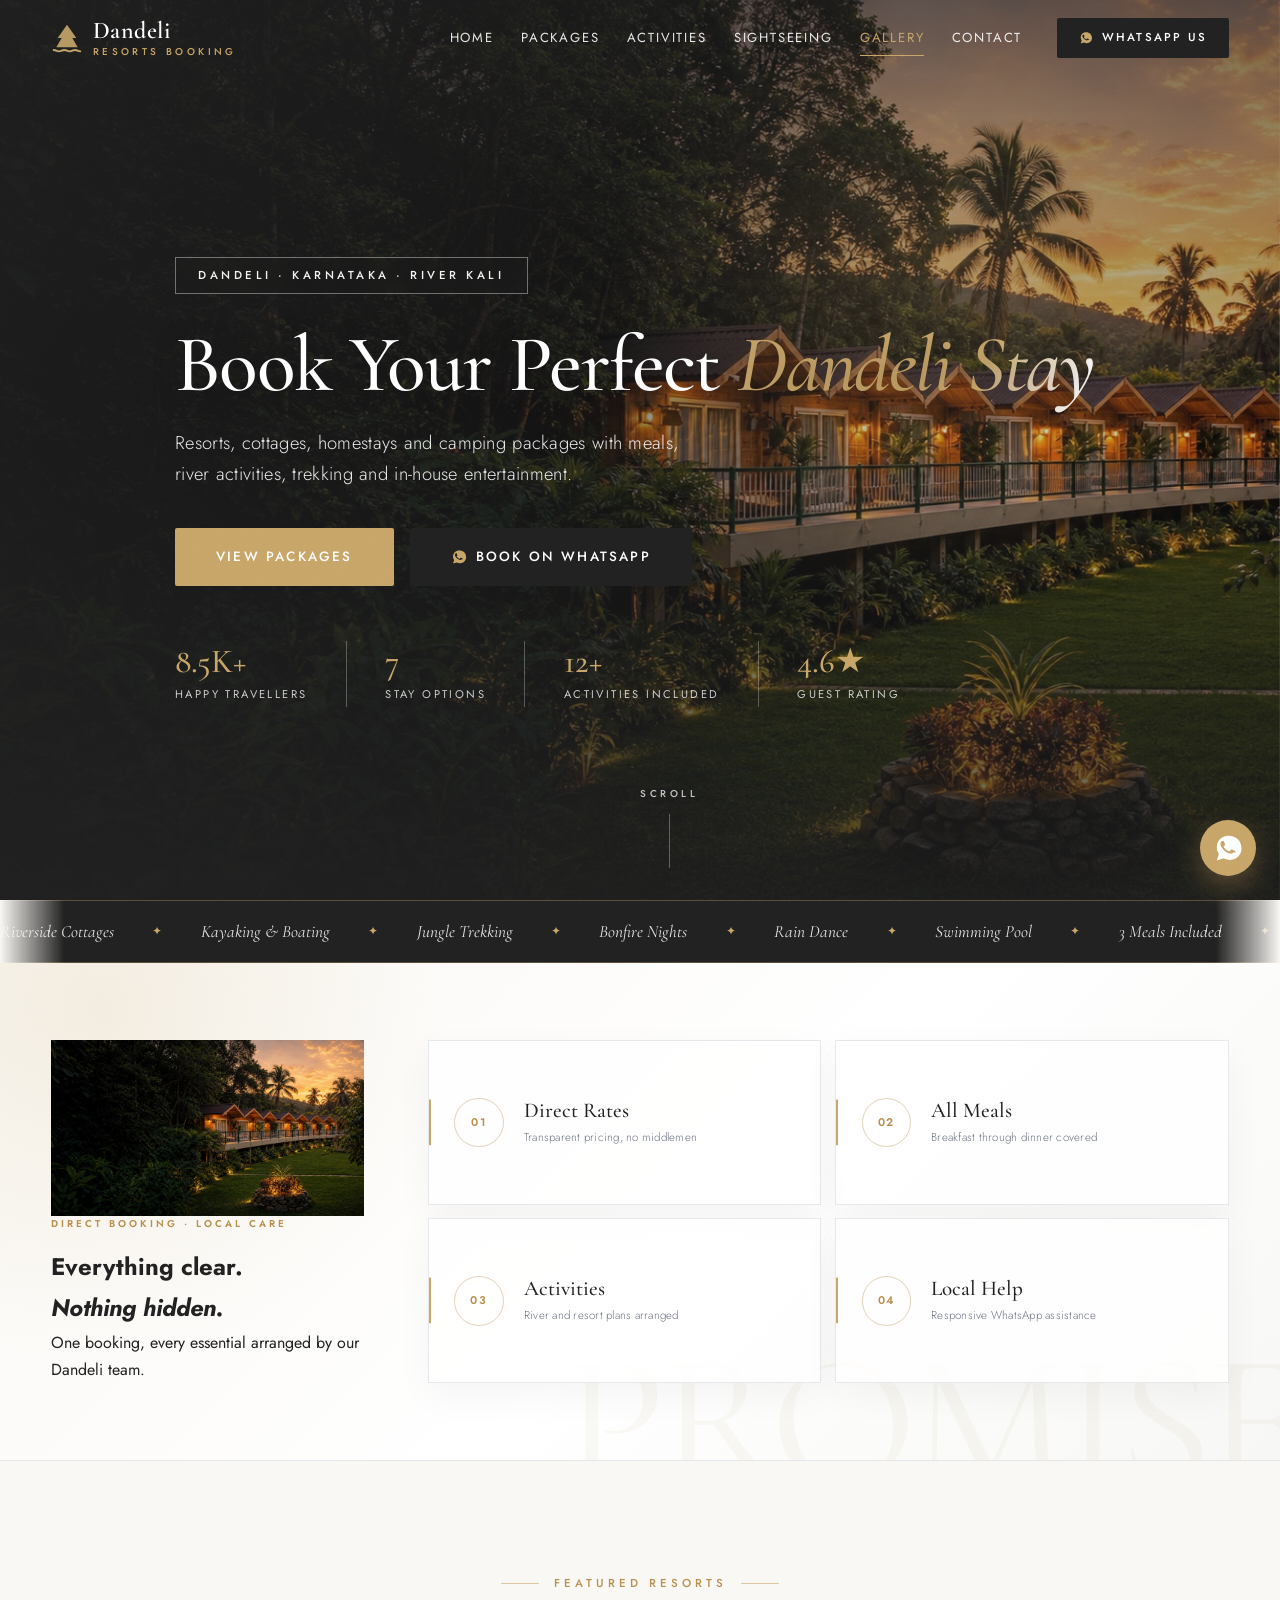
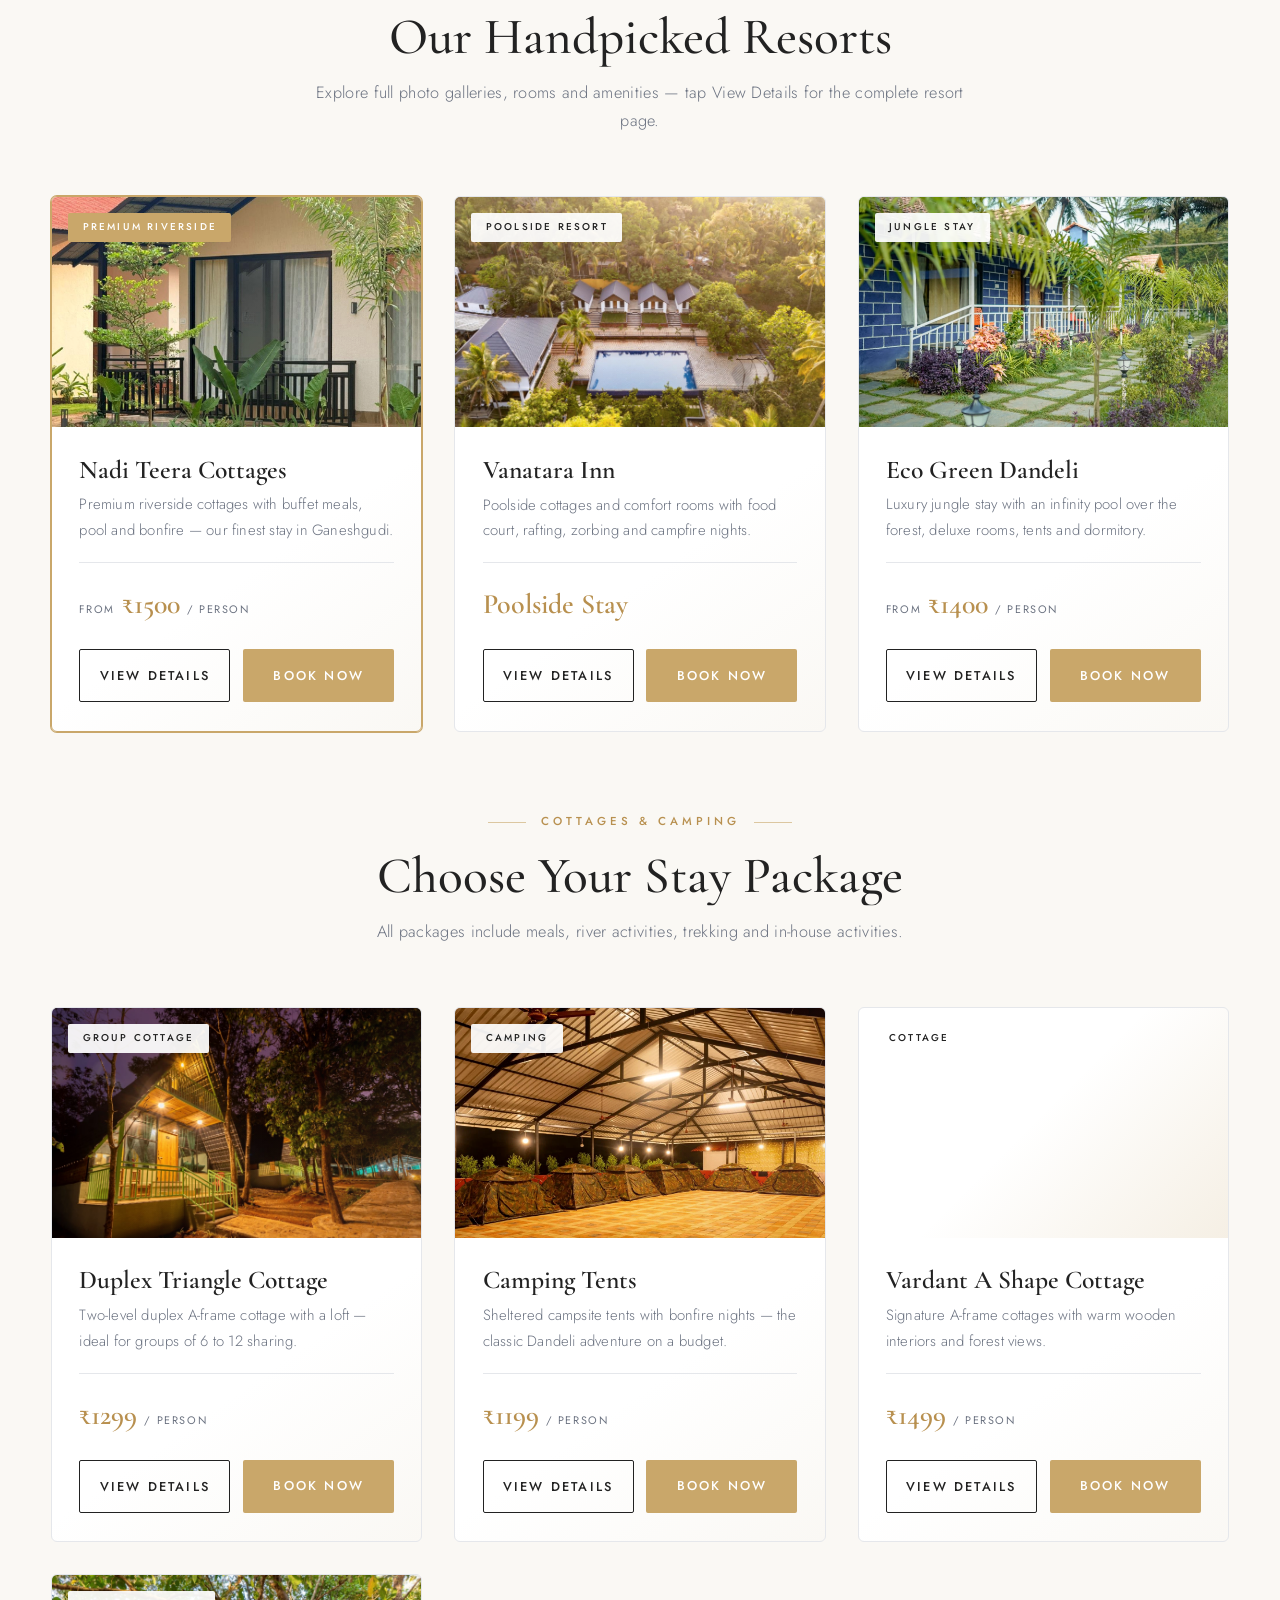
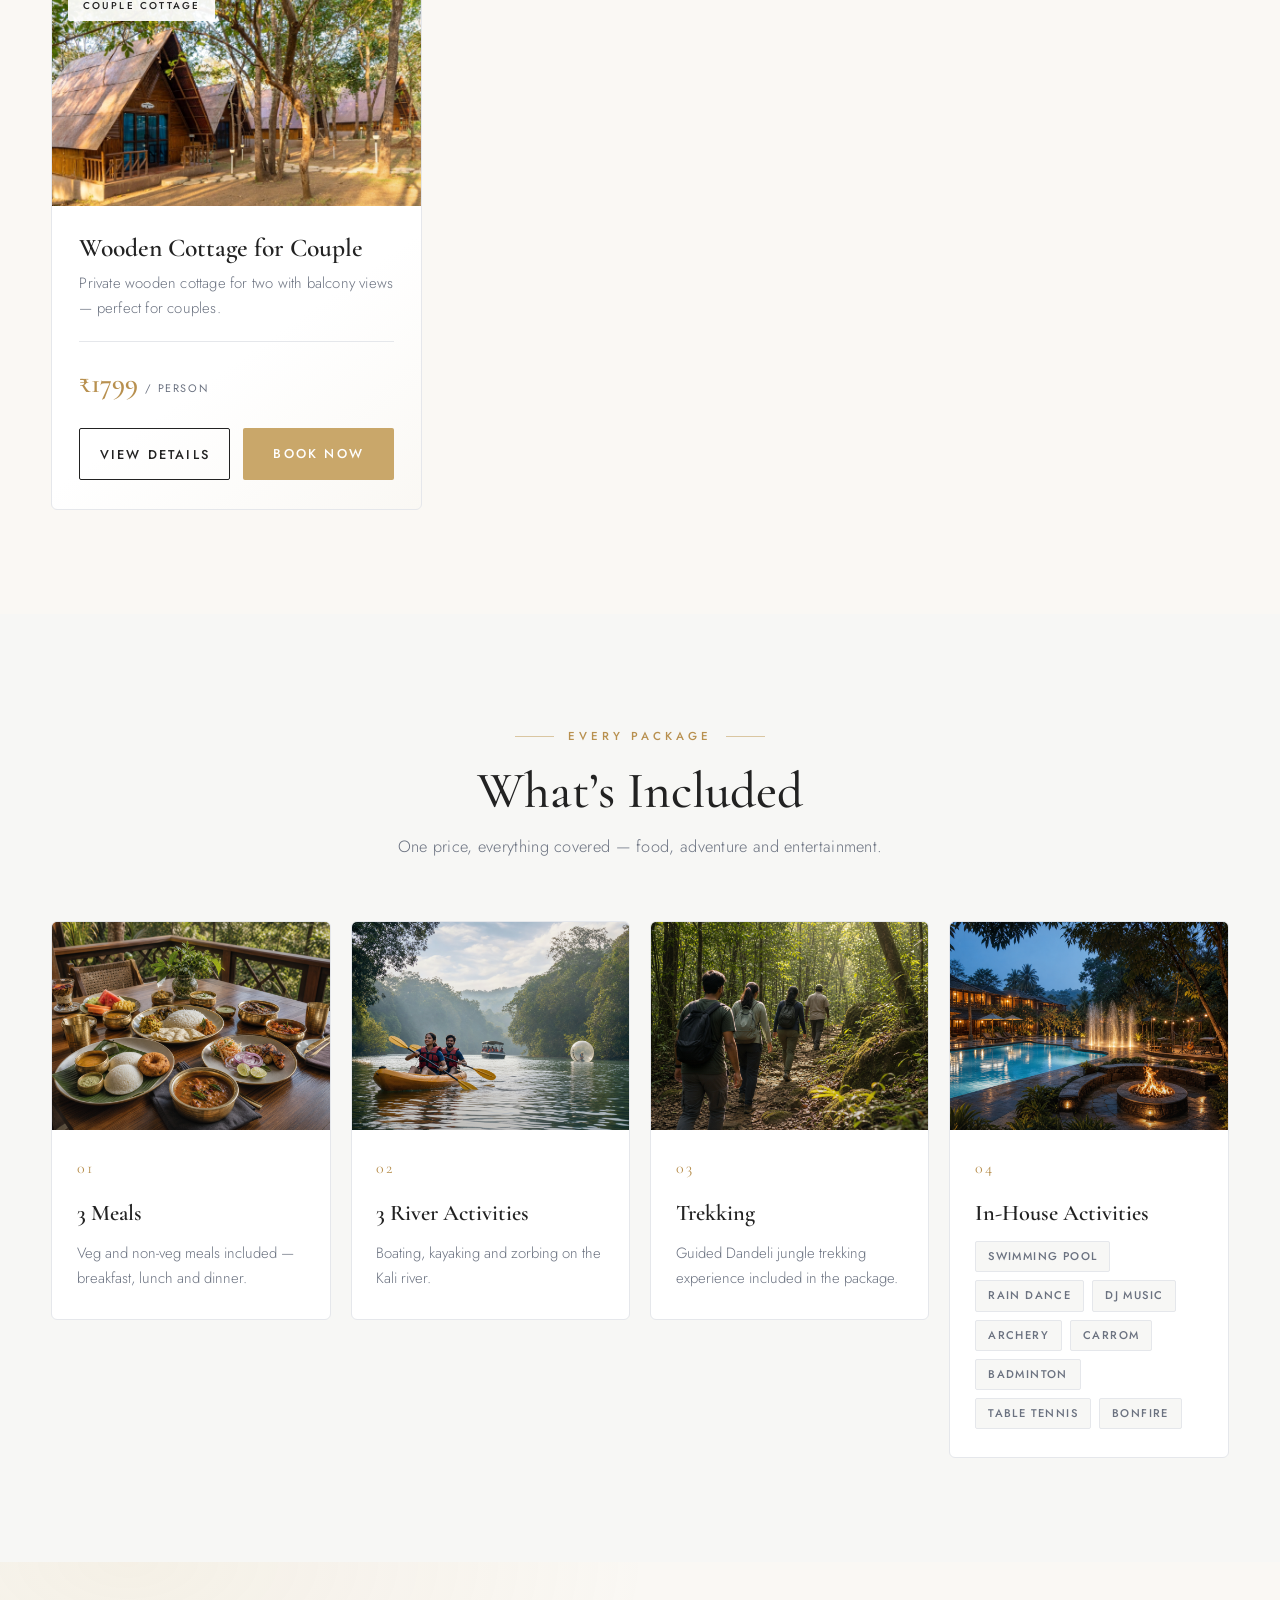
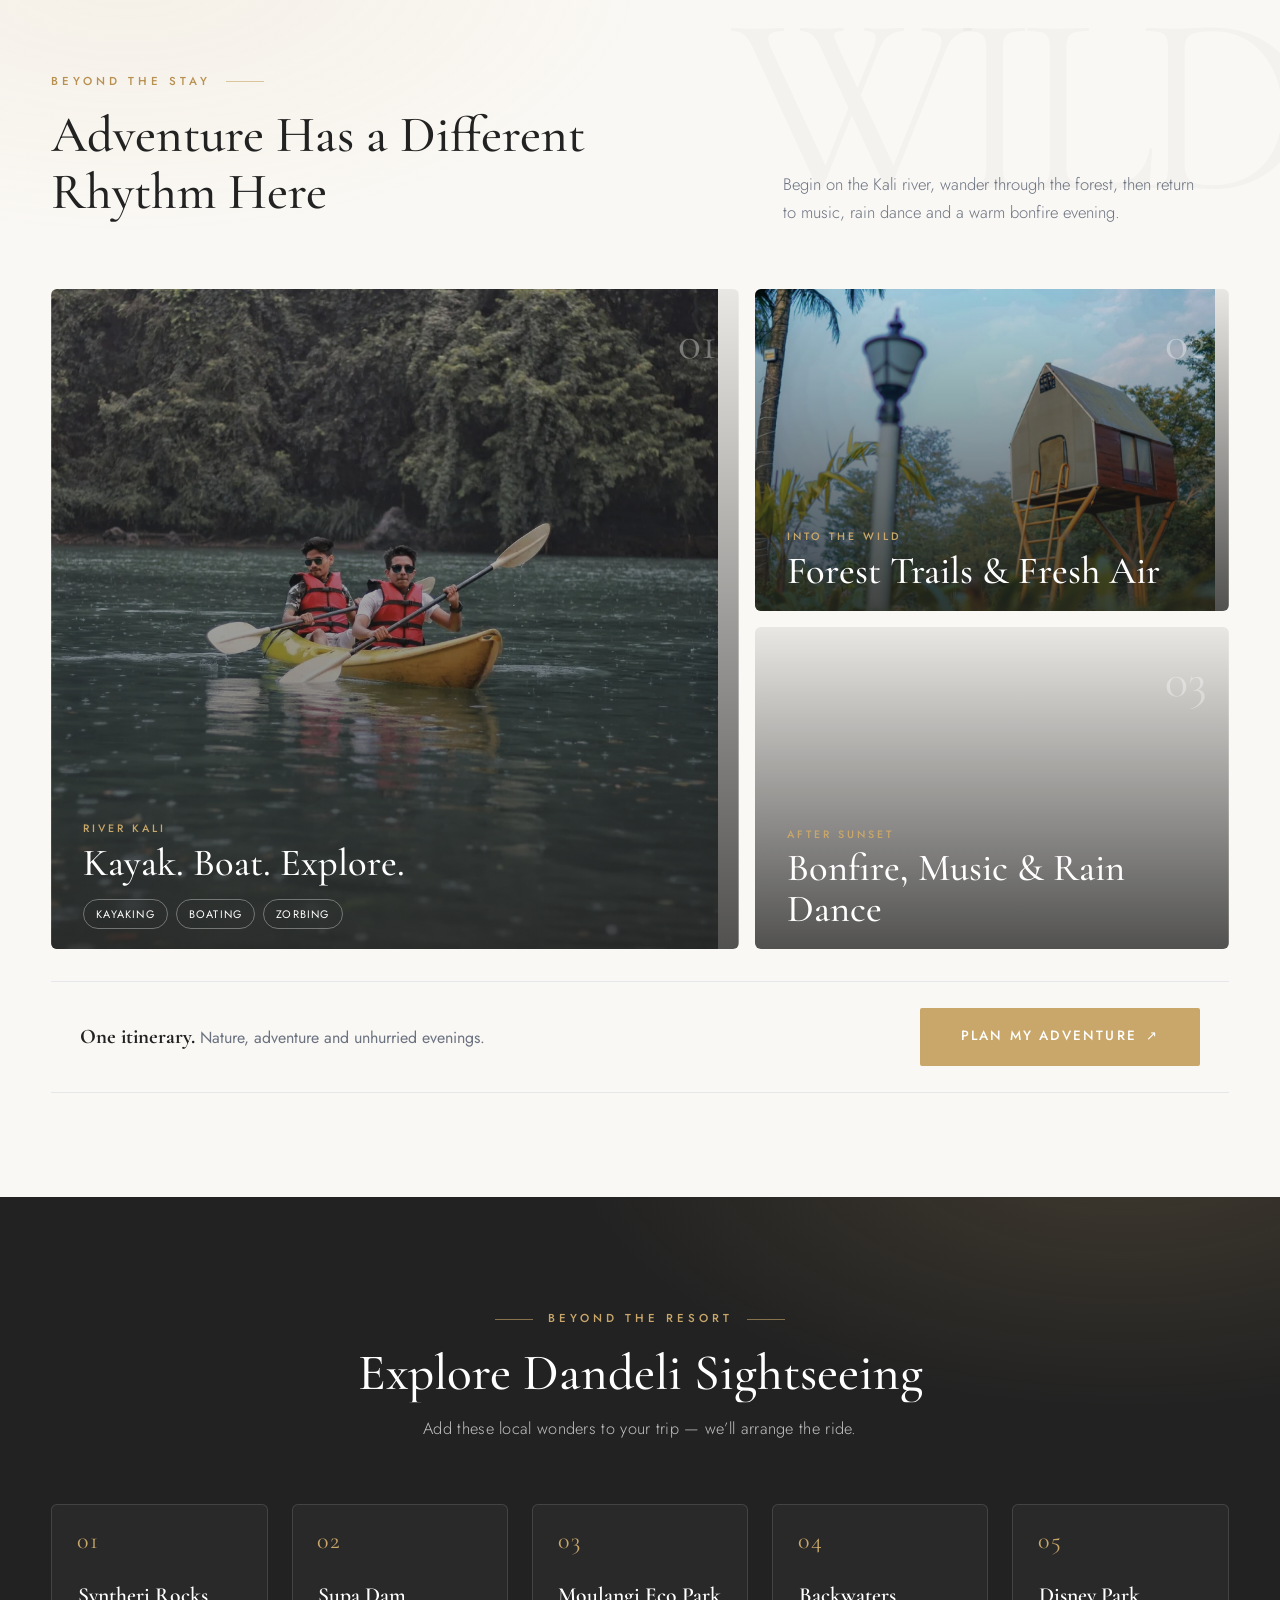
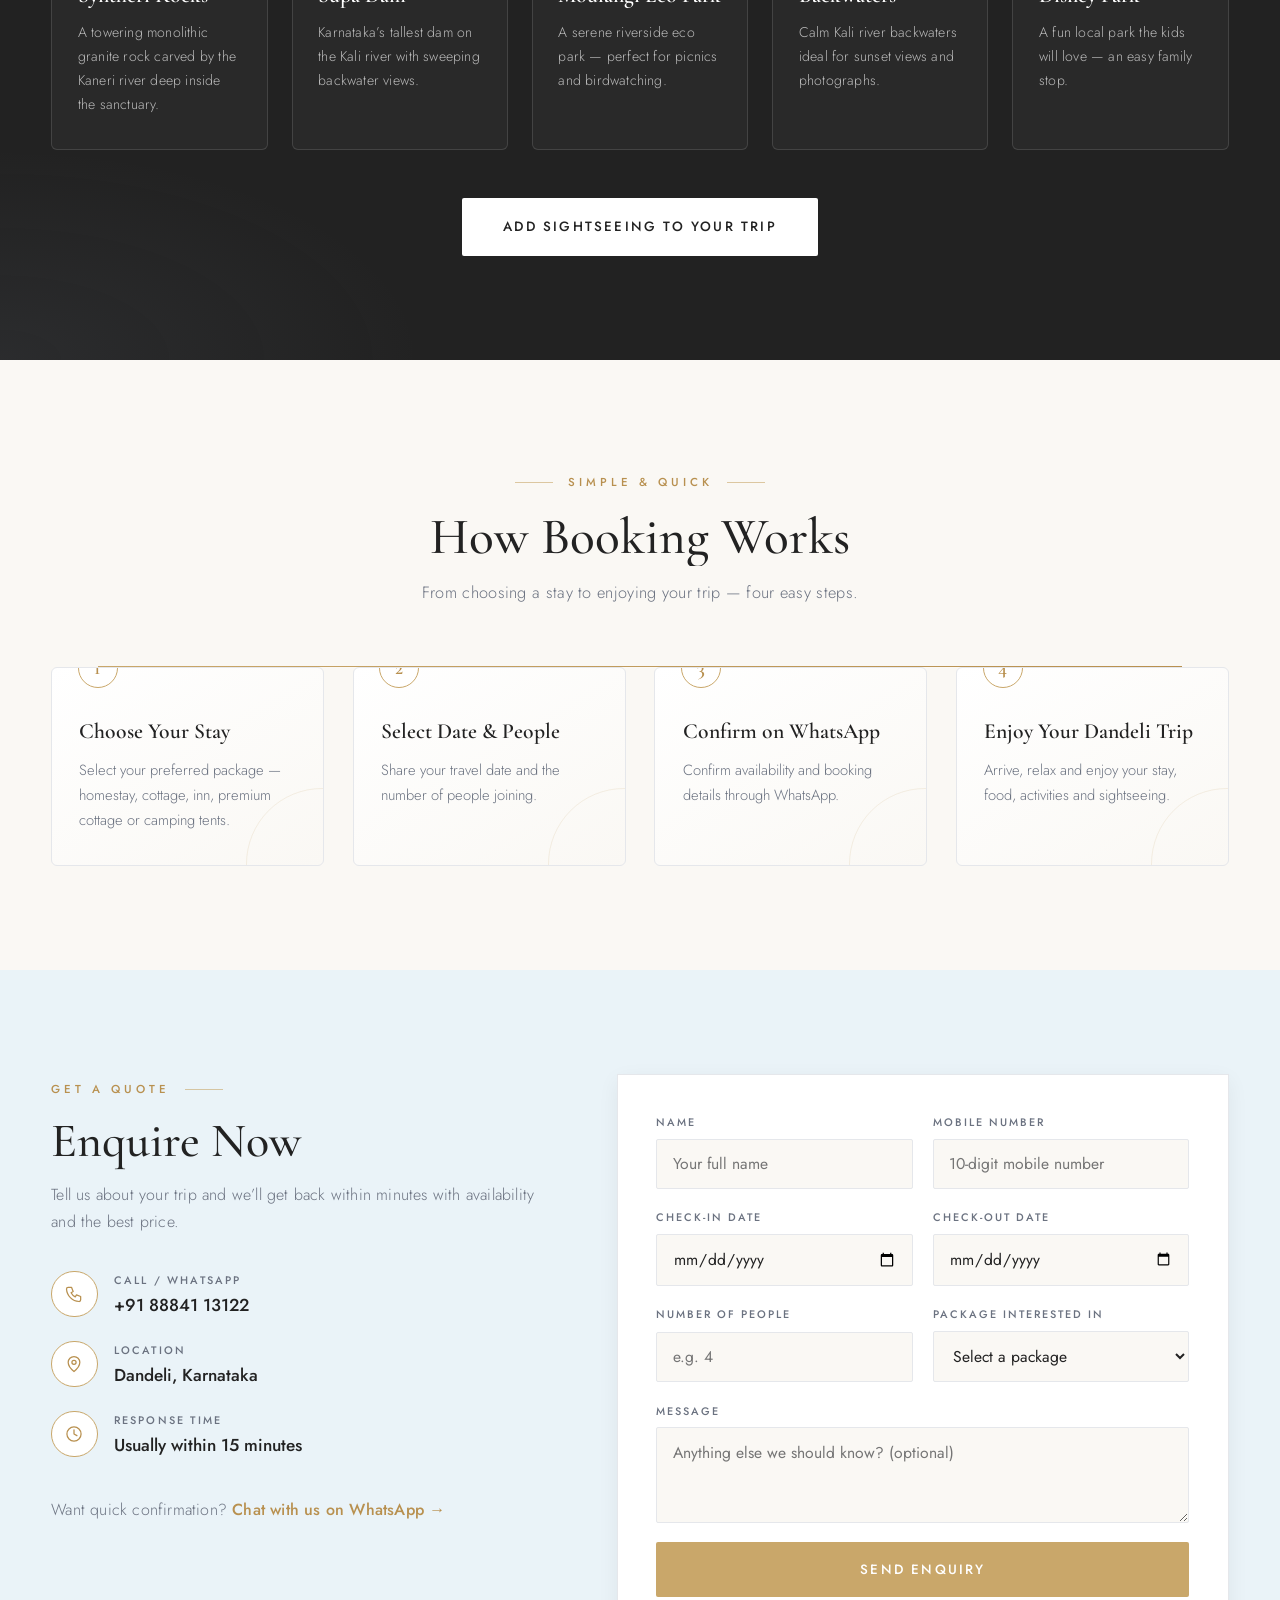
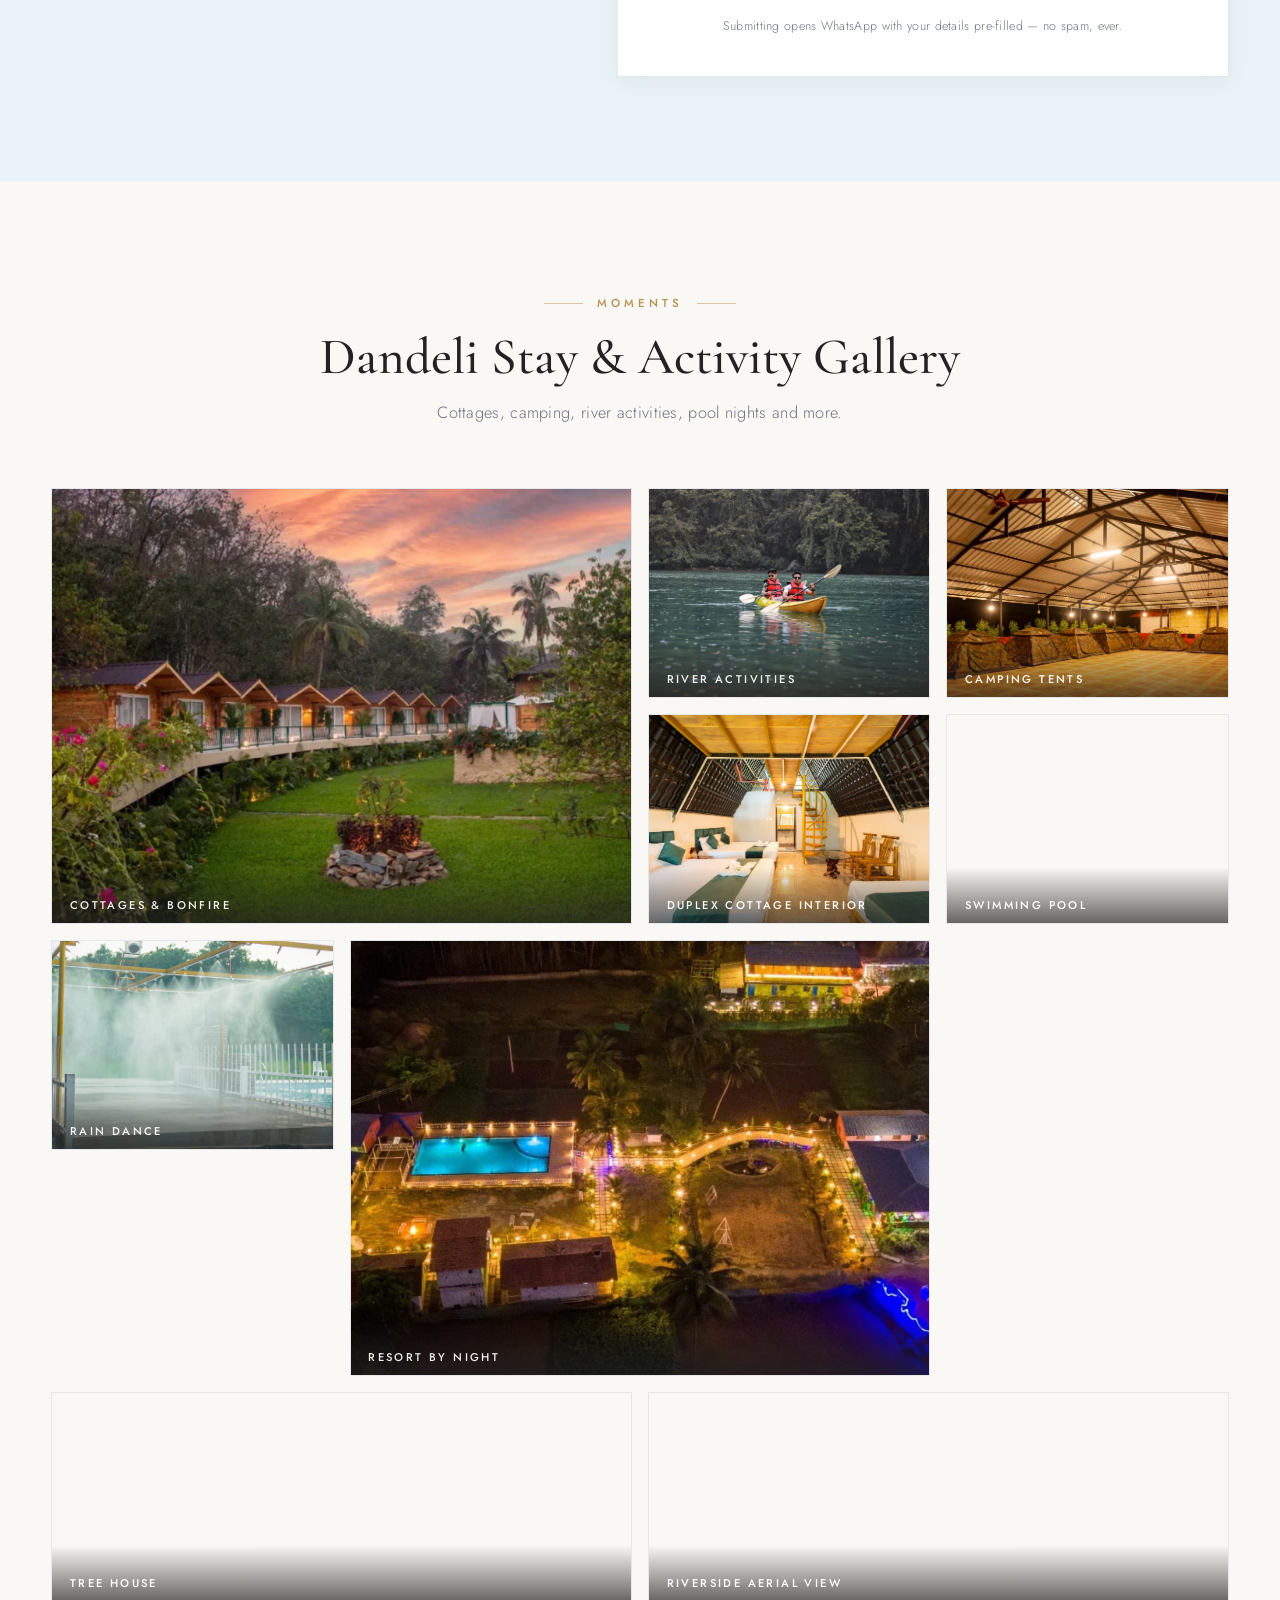
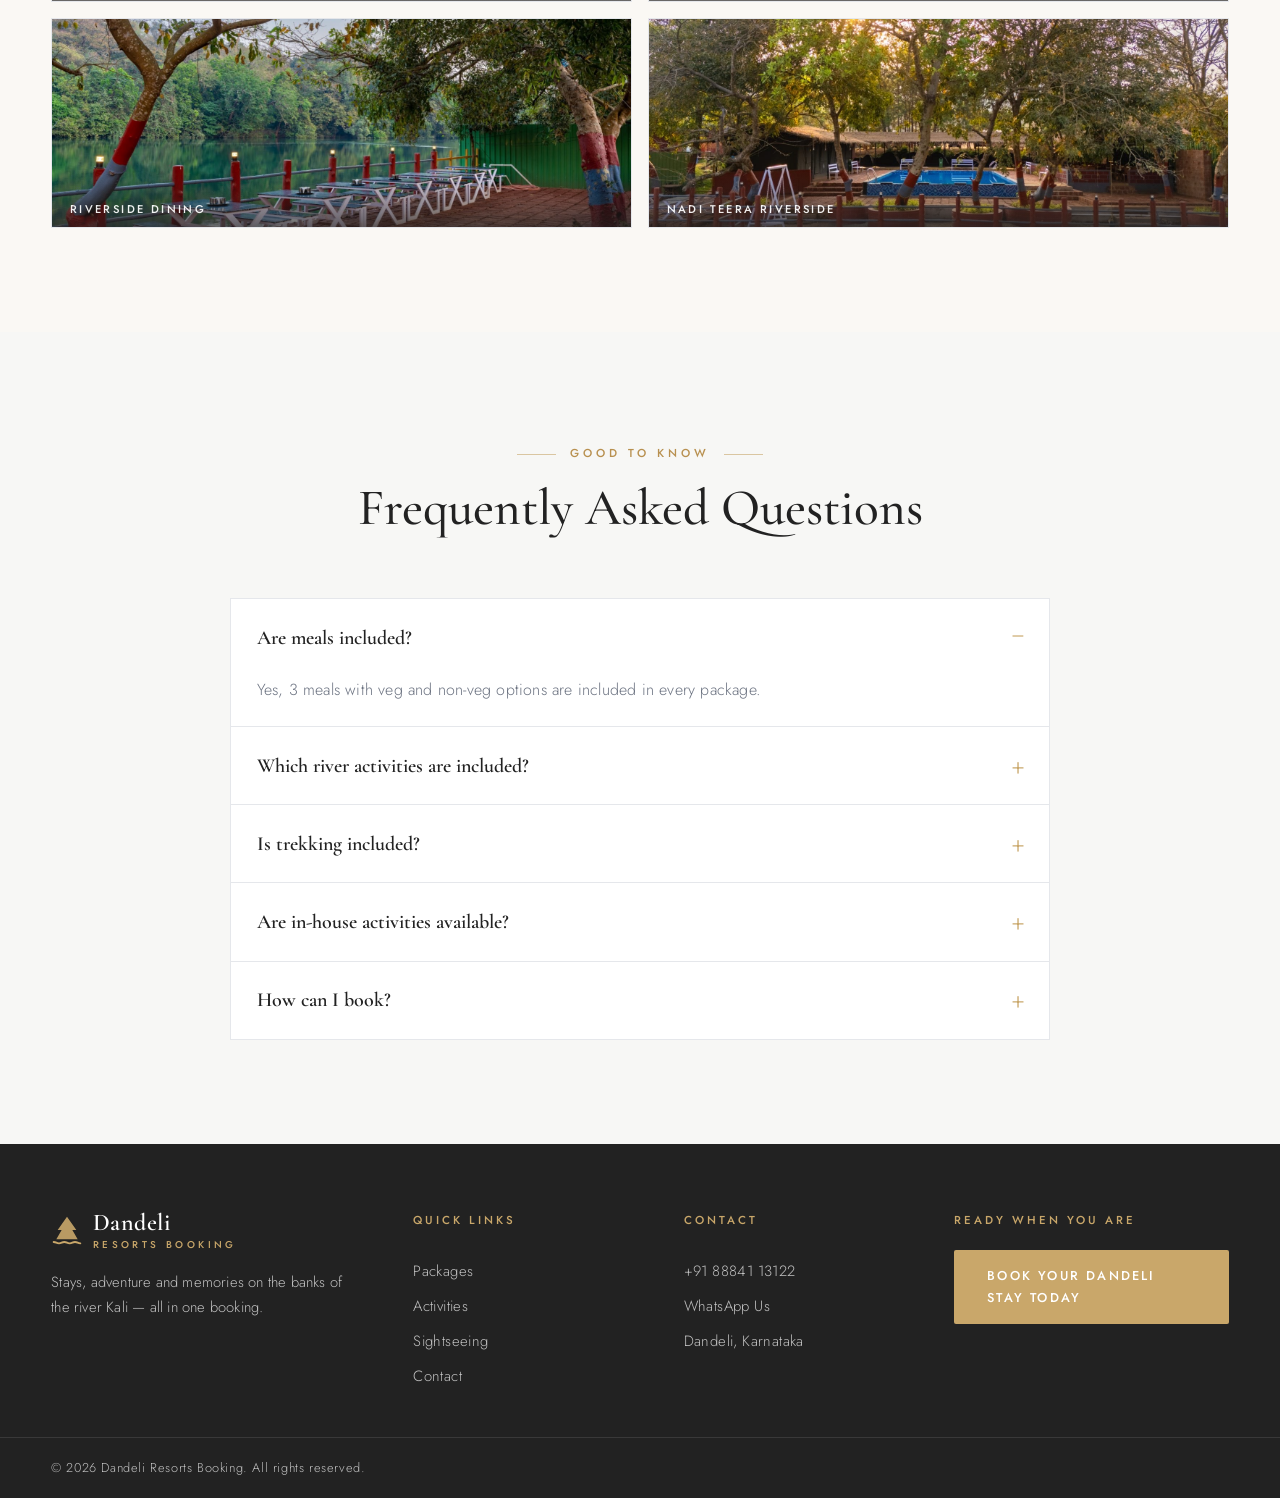
==== index.html @ 5fea73d9 "Add dedicated resort detail pages and reorganize stay packages - New resort pages: nadi-teera.html, " ====
<!DOCTYPE html>
<html lang="en">
<head>
  <meta charset="UTF-8">
  <meta name="viewport" content="width=device-width, initial-scale=1.0">
  <title>Dandeli Resorts Booking | Resorts, Cottages, Homestays &amp; Camping from ₹1199</title>
  <meta name="description" content="Book your perfect Dandeli stay — resorts, cottages, homestays and camping packages with 3 meals, river activities, trekking and in-house entertainment. Packages from ₹1199 per person.">
  <meta property="og:title" content="Dandeli Resorts Booking — Book Your Perfect Dandeli Stay">
  <meta property="og:description" content="Resorts, cottages, homestays and camping packages with meals, river activities, trekking and in-house entertainment.">
  <meta property="og:image" content="images/hero-generated.jpg">
  <link rel="icon" type="image/png" href="images/favicon.png">
  <link rel="preload" as="image" href="images/hero-generated.jpg" fetchpriority="high">
  <link rel="preconnect" href="https://fonts.googleapis.com">
  <link rel="preconnect" href="https://fonts.gstatic.com" crossorigin>
  <link href="https://fonts.googleapis.com/css2?family=Cormorant+Garamond:ital,wght@0,500;0,600;1,500&family=Jost:wght@300;400;500;600&display=swap" rel="stylesheet">
  <link rel="stylesheet" href="style.css">
</head>
<body>

  <div class="scroll-progress" aria-hidden="true"><span id="progressBar"></span></div>

  <!-- ============ HEADER ============ -->
  <header class="site-header" id="home">
    <div class="container header-inner">
      <a href="#home" class="brand">
        <svg class="brand-icon" viewBox="0 0 24 24" fill="none" aria-hidden="true">
          <path d="M12 2 5 12h3l-4 7h16l-4-7h3L12 2Z" fill="currentColor" opacity=".9"/>
          <path d="M2 21c2 0 2 1 4 1s2-1 4-1 2 1 4 1 2-1 4-1 2 1 4 1" stroke="currentColor" stroke-width="1.4" stroke-linecap="round" fill="none"/>
        </svg>
        <span class="brand-text">Dandeli <em>Resorts Booking</em></span>
      </a>

      <nav class="main-nav" id="mainNav" aria-label="Main navigation">
        <a href="#home" class="nav-link active">Home</a>
        <a href="#packages" class="nav-link">Packages</a>
        <a href="#activities" class="nav-link">Activities</a>
        <a href="#sightseeing" class="nav-link">Sightseeing</a>
        <a href="#gallery" class="nav-link">Gallery</a>
        <a href="#contact" class="nav-link">Contact</a>
        <a href="https://wa.me/918884113122?text=Hi!%20I%20want%20to%20book%20a%20Dandeli%20stay%20package." class="btn btn-whatsapp nav-cta" target="_blank" rel="noopener">
          <svg viewBox="0 0 32 32" class="ico" aria-hidden="true"><path fill="currentColor" d="M16 3C9.4 3 4 8.3 4 14.9c0 2.6.8 5 2.3 7L4 29l7.3-2.3c1.9 1 4 1.6 6.2 1.6h.5c6.6 0 12-5.3 12-11.9C30 8.3 24.6 3 16 3Zm5.9 16.9c-.3.8-1.7 1.6-2.4 1.7-.6.1-1.4.2-2.2-.1-.5-.2-1.2-.4-2-.8-3.6-1.5-5.9-5.1-6.1-5.4-.2-.2-1.4-1.9-1.4-3.6 0-1.7.9-2.6 1.2-2.9.3-.3.7-.4 1-.4h.7c.2 0 .5-.1.8.6.3.8 1 2.7 1.1 2.9.1.2.2.4 0 .7-.1.2-.2.4-.4.6l-.6.7c-.2.2-.4.4-.2.8.2.4 1 1.7 2.2 2.7 1.5 1.3 2.8 1.7 3.2 1.9.4.2.6.2.9-.1.2-.3 1-1.2 1.3-1.6.3-.4.5-.3.9-.2.4.1 2.4 1.1 2.8 1.3.4.2.7.3.8.5.1.2.1.9-.2 1.7Z"/></svg>
          WhatsApp Us
        </a>
      </nav>

      <button class="nav-toggle" id="navToggle" aria-label="Open menu" aria-expanded="false">
        <span></span><span></span><span></span>
      </button>
    </div>
  </header>
  <button class="nav-scrim" id="navScrim" type="button" aria-label="Close navigation" tabindex="-1"></button>

  <!-- ============ HERO ============ -->
  <section class="hero">
    <div class="hero-bg" style="background-image:url('images/hero-generated.jpg')" role="img" aria-label="Wooden resort cottages surrounded by tropical greenery at sunset in Dandeli"></div>
    <div class="hero-overlay"></div>
    <div class="container hero-content">
      <span class="hero-kicker">Dandeli &middot; Karnataka &middot; River Kali</span>
      <h1>Book Your Perfect <span class="accent">Dandeli Stay</span></h1>
      <p class="hero-sub">Resorts, cottages, homestays and camping packages with meals, river activities, trekking and in-house entertainment.</p>
      <div class="hero-ctas">
        <a href="#packages" class="btn btn-primary btn-lg">View Packages</a>
        <a href="https://wa.me/918884113122?text=Hi!%20I%20want%20to%20book%20a%20Dandeli%20stay%20package." class="btn btn-whatsapp btn-lg" target="_blank" rel="noopener">
          <svg viewBox="0 0 32 32" class="ico" aria-hidden="true"><path fill="currentColor" d="M16 3C9.4 3 4 8.3 4 14.9c0 2.6.8 5 2.3 7L4 29l7.3-2.3c1.9 1 4 1.6 6.2 1.6h.5c6.6 0 12-5.3 12-11.9C30 8.3 24.6 3 16 3Zm5.9 16.9c-.3.8-1.7 1.6-2.4 1.7-.6.1-1.4.2-2.2-.1-.5-.2-1.2-.4-2-.8-3.6-1.5-5.9-5.1-6.1-5.4-.2-.2-1.4-1.9-1.4-3.6 0-1.7.9-2.6 1.2-2.9.3-.3.7-.4 1-.4h.7c.2 0 .5-.1.8.6.3.8 1 2.7 1.1 2.9.1.2.2.4 0 .7-.1.2-.2.4-.4.6l-.6.7c-.2.2-.4.4-.2.8.2.4 1 1.7 2.2 2.7 1.5 1.3 2.8 1.7 3.2 1.9.4.2.6.2.9-.1.2-.3 1-1.2 1.3-1.6.3-.4.5-.3.9-.2.4.1 2.4 1.1 2.8 1.3.4.2.7.3.8.5.1.2.1.9-.2 1.7Z"/></svg>
          Book on WhatsApp
        </a>
      </div>
      <ul class="hero-stats">
        <li><strong data-count="8.5" data-decimals="1" data-suffix="K+">8.5K+</strong><span>Happy Travellers</span></li>
        <li><strong data-count="7">7</strong><span>Stay Options</span></li>
        <li><strong data-count="12" data-suffix="+">12+</strong><span>Activities Included</span></li>
        <li><strong data-count="4.6" data-decimals="1" data-suffix="★">4.6★</strong><span>Guest Rating</span></li>
      </ul>
    </div>
    <a href="#packages" class="scroll-cue" aria-label="Scroll to packages"><span class="cue-label">Scroll</span><span class="cue-line"></span></a>
  </section>

  <!-- ============ AMENITY RIBBON ============ -->
  <div class="marquee" aria-hidden="true">
    <div class="marquee-track">
      <span>Riverside Cottages</span><i>✦</i><span>Kayaking &amp; Boating</span><i>✦</i><span>Jungle Trekking</span><i>✦</i><span>Bonfire Nights</span><i>✦</i><span>Rain Dance</span><i>✦</i><span>Swimming Pool</span><i>✦</i><span>3 Meals Included</span><i>✦</i><span>DJ Evenings</span><i>✦</i>
      <span>Riverside Cottages</span><i>✦</i><span>Kayaking &amp; Boating</span><i>✦</i><span>Jungle Trekking</span><i>✦</i><span>Bonfire Nights</span><i>✦</i><span>Rain Dance</span><i>✦</i><span>Swimming Pool</span><i>✦</i><span>3 Meals Included</span><i>✦</i><span>DJ Evenings</span><i>✦</i>
    </div>
  </div>

  <!-- ============ BOOKING ASSURANCE ============ -->
  <section class="assurance" id="booking-confidence" aria-label="Booking benefits">
    <div class="container assurance-shell">
      <div class="assurance-visual reveal">
        <img src="images/hero-generated.jpg" alt="Premium forest cottages illuminated at sunset in Dandeli" loading="lazy" decoding="async">
        <div class="assurance-visual-copy">
          <span class="assurance-eyebrow">Direct booking · Local care</span>
          <h2>Everything clear.<br><em>Nothing hidden.</em></h2>
          <p>One booking, every essential arranged by our Dandeli team.</p>
        </div>
      </div>
      <div class="assurance-grid">
        <article class="assurance-item reveal">
          <span class="assurance-mark" aria-hidden="true">01</span>
          <div><strong>Direct Rates</strong><span>Transparent pricing, no middlemen</span></div>
        </article>
        <article class="assurance-item reveal">
          <span class="assurance-mark" aria-hidden="true">02</span>
          <div><strong>All Meals</strong><span>Breakfast through dinner covered</span></div>
        </article>
        <article class="assurance-item reveal">
          <span class="assurance-mark" aria-hidden="true">03</span>
          <div><strong>Activities</strong><span>River and resort plans arranged</span></div>
        </article>
        <article class="assurance-item reveal">
          <span class="assurance-mark" aria-hidden="true">04</span>
          <div><strong>Local Help</strong><span>Responsive WhatsApp assistance</span></div>
        </article>
      </div>
    </div>
  </section>

  <!-- ============ PACKAGES ============ -->
  <section class="section" id="packages">
    <div class="container">
      <div class="section-head">
        <span class="eyebrow">Featured Resorts</span>
        <h2>Our Handpicked Resorts</h2>
        <p>Explore full photo galleries, rooms and amenities — tap View Details for the complete resort page.</p>
      </div>

      <div class="card-grid">
        <!-- Nadi Teera Cottages -->
        <article class="pkg-card reveal featured-pkg">
          <div class="pkg-media">
            <a href="nadi-teera.html" aria-label="View Nadi Teera Cottages details">
              <img src="images/naditeera-cottage.jpg" alt="Nadi Teera red-roof cottage with private sit-out amid gardens" loading="lazy">
            </a>
            <span class="pkg-badge badge-gold">Premium Riverside</span>
          </div>
          <div class="pkg-body">
            <h3>Nadi Teera Cottages</h3>
            <p class="pkg-desc">Premium riverside cottages with buffet meals, pool and bonfire — our finest stay in Ganeshgudi.</p>
            <div class="pkg-meta">
              <span class="pkg-price"><small>From</small> ₹1500 <small>/ person</small></span>
            </div>
            <div class="pkg-actions">
              <a href="nadi-teera.html" class="btn btn-ghost">View Details</a>
              <a href="https://wa.me/918884113122?text=Hi!%20I%20want%20to%20book%20Nadi%20Teera%20Cottages." class="btn btn-primary" target="_blank" rel="noopener">Book Now</a>
            </div>
          </div>
        </article>

        <!-- Vanatara Inn -->
        <article class="pkg-card reveal">
          <div class="pkg-media">
            <a href="vanatara-inn.html" aria-label="View Vanatara Inn details">
              <img src="images/vantara-inn.jpg" alt="Aerial view of Vanatara Inn cottages and swimming pool amid palm greenery" loading="lazy">
            </a>
            <span class="pkg-badge">Poolside Resort</span>
          </div>
          <div class="pkg-body">
            <h3>Vanatara Inn</h3>
            <p class="pkg-desc">Poolside cottages and comfort rooms with food court, rafting, zorbing and campfire nights.</p>
            <div class="pkg-meta">
              <span class="pkg-price">Poolside Stay</span>
            </div>
            <div class="pkg-actions">
              <a href="vanatara-inn.html" class="btn btn-ghost">View Details</a>
              <a href="https://wa.me/918884113122?text=Hi!%20I%20want%20to%20book%20Vanatara%20Inn." class="btn btn-primary" target="_blank" rel="noopener">Book Now</a>
            </div>
          </div>
        </article>

        <!-- Eco Green Dandeli -->
        <article class="pkg-card reveal">
          <div class="pkg-media">
            <a href="eco-green.html" aria-label="View Eco Green Dandeli details">
              <img src="images/eco-homestay.jpg" alt="Eco Green cottages with garden pathway and lanterns" loading="lazy">
            </a>
            <span class="pkg-badge">Jungle Stay</span>
          </div>
          <div class="pkg-body">
            <h3>Eco Green Dandeli</h3>
            <p class="pkg-desc">Luxury jungle stay with an infinity pool over the forest, deluxe rooms, tents and dormitory.</p>
            <div class="pkg-meta">
              <span class="pkg-price"><small>From</small> ₹1400 <small>/ person</small></span>
            </div>
            <div class="pkg-actions">
              <a href="eco-green.html" class="btn btn-ghost">View Details</a>
              <a href="https://wa.me/918884113122?text=Hi!%20I%20want%20to%20book%20Eco%20Green%20Dandeli." class="btn btn-primary" target="_blank" rel="noopener">Book Now</a>
            </div>
          </div>
        </article>
      </div>

      <div class="section-head" style="margin-top:4.5rem">
        <span class="eyebrow">Cottages &amp; Camping</span>
        <h2>Choose Your Stay Package</h2>
        <p>All packages include meals, river activities, trekking and in-house activities.</p>
      </div>

      <div class="card-grid">
        <!-- Duplex Triangle Cottage -->
        <article class="pkg-card reveal">
          <div class="pkg-media">
            <img src="images/duplex-triangle.jpg" alt="Duplex triangle A-frame cottage with green trim lit up at night" loading="lazy">
            <span class="pkg-badge">Group Cottage</span>
          </div>
          <div class="pkg-body">
            <h3>Duplex Triangle Cottage</h3>
            <p class="pkg-desc">Two-level duplex A-frame cottage with a loft — ideal for groups of 6 to 12 sharing.</p>
            <div class="pkg-meta">
              <span class="pkg-price">₹1299 <small>/ person</small></span>
            </div>
            <div class="pkg-actions">
              <button type="button" class="btn btn-ghost pkg-details-btn">View Details</button>
              <a href="https://wa.me/918884113122?text=Hi!%20I%20want%20to%20book%20the%20Duplex%20Triangle%20Cottage%20(6%20to%2012%20sharing%2C%20%E2%82%B91299%20pp)." class="btn btn-primary" target="_blank" rel="noopener">Book Now</a>
            </div>
          </div>
        </article>

        <!-- Camping Tents -->
        <article class="pkg-card reveal">
          <div class="pkg-media">
            <img src="images/pkg-camping.webp" alt="Camping tents under a covered pavilion at night" loading="lazy">
            <span class="pkg-badge">Camping</span>
          </div>
          <div class="pkg-body">
            <h3>Camping Tents</h3>
            <p class="pkg-desc">Sheltered campsite tents with bonfire nights — the classic Dandeli adventure on a budget.</p>
            <div class="pkg-meta">
              <span class="pkg-price">₹1199 <small>/ person</small></span>
            </div>
            <div class="pkg-actions">
              <button type="button" class="btn btn-ghost pkg-details-btn">View Details</button>
              <a href="https://wa.me/918884113122?text=Hi!%20I%20want%20to%20book%20the%20Camping%20Tents%20package%20(%E2%82%B91199%20pp)." class="btn btn-primary" target="_blank" rel="noopener">Book Now</a>
            </div>
          </div>
        </article>

        <!-- Vardant A Shape Cottage -->
        <article class="pkg-card reveal">
          <div class="pkg-media">
            <img src="images/ashape-real.jpg" alt="Wooden A-shape cottage interior with brick wall and cozy beds" loading="lazy">
            <span class="pkg-badge">Cottage</span>
          </div>
          <div class="pkg-body">
            <h3>Vardant A Shape Cottage</h3>
            <p class="pkg-desc">Signature A-frame cottages with warm wooden interiors and forest views.</p>
            <div class="pkg-meta">
              <span class="pkg-price">₹1499 <small>/ person</small></span>
            </div>
            <div class="pkg-actions">
              <button type="button" class="btn btn-ghost pkg-details-btn">View Details</button>
              <a href="https://wa.me/918884113122?text=Hi!%20I%20want%20to%20book%20the%20Vardant%20A%20Shape%20Cottage%20package%20(%E2%82%B91499%20pp)." class="btn btn-primary" target="_blank" rel="noopener">Book Now</a>
            </div>
          </div>
        </article>

        <!-- Wooden Cottage for Couple -->
        <article class="pkg-card reveal">
          <div class="pkg-media">
            <img src="images/wooden-cottage.jpg" alt="Wooden A-frame cottages among trees in golden evening light" loading="lazy">
            <span class="pkg-badge">Couple Cottage</span>
          </div>
          <div class="pkg-body">
            <h3>Wooden Cottage for Couple</h3>
            <p class="pkg-desc">Private wooden cottage for two with balcony views — perfect for couples.</p>
            <div class="pkg-meta">
              <span class="pkg-price">₹1799 <small>/ person</small></span>
            </div>
            <div class="pkg-actions">
              <button type="button" class="btn btn-ghost pkg-details-btn">View Details</button>
              <a href="https://wa.me/918884113122?text=Hi!%20I%20want%20to%20book%20the%20Wooden%20Cottage%20for%20Couple%20package%20(%E2%82%B91799%20pp)." class="btn btn-primary" target="_blank" rel="noopener">Book Now</a>
            </div>
          </div>
        </article>
      </div>
    </div>
  </section>

  <!-- ============ WHAT'S INCLUDED ============ -->
  <section class="section section-alt" id="inclusions">
    <div class="container">
      <div class="section-head">
        <span class="eyebrow">Every Package</span>
        <h2>What&rsquo;s Included</h2>
        <p>One price, everything covered — food, adventure and entertainment.</p>
      </div>

      <div class="include-grid">
        <div class="include-card reveal">
          <div class="include-media"><img src="images/inclusion-meals.png" alt="Indian vegetarian and non-vegetarian meals served at a forest resort" loading="lazy" decoding="async"></div>
          <div class="include-content">
            <span class="include-index">01</span>
            <h3>3 Meals</h3>
            <p>Veg and non-veg meals included — breakfast, lunch and dinner.</p>
          </div>
        </div>
        <div class="include-card reveal">
          <div class="include-media"><img src="images/inclusion-river.png" alt="Guests kayaking with boating and zorbing on the Kali river" loading="lazy" decoding="async"></div>
          <div class="include-content">
            <span class="include-index">02</span>
            <h3>3 River Activities</h3>
            <p>Boating, kayaking and zorbing on the Kali river.</p>
          </div>
        </div>
        <div class="include-card reveal">
          <div class="include-media"><img src="images/inclusion-trekking.png" alt="Guided group trekking through a sunlit Dandeli forest trail" loading="lazy" decoding="async"></div>
          <div class="include-content">
            <span class="include-index">03</span>
            <h3>Trekking</h3>
            <p>Guided Dandeli jungle trekking experience included in the package.</p>
          </div>
        </div>
        <div class="include-card reveal">
          <div class="include-media"><img src="images/inclusion-resort-activities.png" alt="Illuminated resort pool, rain dance fountains and bonfire at blue hour" loading="lazy" decoding="async"></div>
          <div class="include-content">
            <span class="include-index">04</span>
            <h3>In-House Activities</h3>
            <ul class="chip-list">
              <li>Swimming Pool</li><li>Rain Dance</li><li>DJ Music</li><li>Archery</li>
              <li>Carrom</li><li>Badminton</li><li>Table Tennis</li><li>Bonfire</li>
            </ul>
          </div>
        </div>
      </div>
    </div>
  </section>

  <!-- ============ IMMERSIVE ACTIVITIES ============ -->
  <section class="section activity-section" id="activities">
    <div class="container">
      <div class="activity-intro">
        <div class="section-head activity-head">
          <span class="eyebrow">Beyond the Stay</span>
          <h2>Adventure Has a Different Rhythm Here</h2>
        </div>
        <p class="activity-lead reveal">Begin on the Kali river, wander through the forest, then return to music, rain dance and a warm bonfire evening.</p>
      </div>

      <div class="activity-showcase">
        <article class="activity-panel activity-panel-main reveal">
          <img src="images/gal-kayak.webp" alt="Guests kayaking through the calm Kali river" loading="lazy" decoding="async">
          <div class="activity-shade"></div>
          <span class="activity-number">01</span>
          <div class="activity-copy">
            <p>River Kali</p>
            <h3>Kayak. Boat. Explore.</h3>
            <ul><li>Kayaking</li><li>Boating</li><li>Zorbing</li></ul>
          </div>
        </article>

        <article class="activity-panel reveal">
          <img src="images/tree-house.jpg" alt="Tree house surrounded by Dandeli forest" loading="lazy" decoding="async">
          <div class="activity-shade"></div>
          <span class="activity-number">02</span>
          <div class="activity-copy">
            <p>Into the Wild</p>
            <h3>Forest Trails &amp; Fresh Air</h3>
          </div>
        </article>

        <article class="activity-panel reveal">
          <img src="images/night-aerial.jpg" alt="Dandeli resort glowing at night around the pool" loading="lazy" decoding="async">
          <div class="activity-shade"></div>
          <span class="activity-number">03</span>
          <div class="activity-copy">
            <p>After Sunset</p>
            <h3>Bonfire, Music &amp; Rain Dance</h3>
          </div>
        </article>
      </div>

      <div class="activity-cta reveal">
        <p><strong>One itinerary.</strong> Nature, adventure and unhurried evenings.</p>
        <a href="https://wa.me/918884113122?text=Hi!%20I%20want%20to%20know%20more%20about%20the%20activities%20included%20in%20the%20Dandeli%20packages." class="btn btn-primary btn-lg" target="_blank" rel="noopener">Plan My Adventure <span aria-hidden="true">↗</span></a>
      </div>
    </div>
  </section>

  <!-- ============ SIGHTSEEING ============ -->
  <section class="section section-forest" id="sightseeing">
    <div class="container">
      <div class="section-head light">
        <span class="eyebrow">Beyond the Resort</span>
        <h2>Explore Dandeli Sightseeing</h2>
        <p>Add these local wonders to your trip — we&rsquo;ll arrange the ride.</p>
      </div>

      <div class="sight-grid">
        <div class="sight-card reveal" data-place="01">
          <h3>Syntheri Rocks</h3>
          <p>A towering monolithic granite rock carved by the Kaneri river deep inside the sanctuary.</p>
        </div>
        <div class="sight-card reveal" data-place="02">
          <h3>Supa Dam</h3>
          <p>Karnataka&rsquo;s tallest dam on the Kali river with sweeping backwater views.</p>
        </div>
        <div class="sight-card reveal" data-place="03">
          <h3>Moulangi Eco Park</h3>
          <p>A serene riverside eco park — perfect for picnics and birdwatching.</p>
        </div>
        <div class="sight-card reveal" data-place="04">
          <h3>Backwaters</h3>
          <p>Calm Kali river backwaters ideal for sunset views and photographs.</p>
        </div>
        <div class="sight-card reveal" data-place="05">
          <h3>Disney Park</h3>
          <p>A fun local park the kids will love — an easy family stop.</p>
        </div>
      </div>

      <div class="center">
        <a href="https://wa.me/918884113122?text=Hi!%20Please%20add%20sightseeing%20to%20my%20Dandeli%20trip." class="btn btn-light btn-lg" target="_blank" rel="noopener">Add Sightseeing to Your Trip</a>
      </div>
    </div>
  </section>

  <!-- ============ HOW BOOKING WORKS ============ -->
  <section class="section" id="how">
    <div class="container">
      <div class="section-head">
        <span class="eyebrow">Simple &amp; Quick</span>
        <h2>How Booking Works</h2>
        <p>From choosing a stay to enjoying your trip — four easy steps.</p>
      </div>

      <ol class="steps" aria-label="Four booking steps">
        <li class="step reveal">
          <span class="step-num">1</span>
          <h3>Choose Your Stay</h3>
          <p>Select your preferred package — homestay, cottage, inn, premium cottage or camping tents.</p>
        </li>
        <li class="step reveal">
          <span class="step-num">2</span>
          <h3>Select Date &amp; People</h3>
          <p>Share your travel date and the number of people joining.</p>
        </li>
        <li class="step reveal">
          <span class="step-num">3</span>
          <h3>Confirm on WhatsApp</h3>
          <p>Confirm availability and booking details through WhatsApp.</p>
        </li>
        <li class="step reveal">
          <span class="step-num">4</span>
          <h3>Enjoy Your Dandeli Trip</h3>
          <p>Arrive, relax and enjoy your stay, food, activities and sightseeing.</p>
        </li>
      </ol>
    </div>
  </section>

  <!-- ============ ENQUIRY FORM ============ -->
  <section class="section section-alt" id="contact">
    <div class="container enquiry-wrap">
      <div class="enquiry-info">
        <span class="eyebrow">Get a Quote</span>
        <h2>Enquire Now</h2>
        <p>Tell us about your trip and we&rsquo;ll get back within minutes with availability and the best price.</p>
        <ul class="contact-list">
          <li>
            <span class="c-ico"><svg viewBox="0 0 24 24" fill="none" stroke="currentColor" stroke-width="1.5" stroke-linecap="round" stroke-linejoin="round"><path d="M5 4h4l2 5-2.5 1.5a12 12 0 0 0 5 5L15 13l5 2v4a2 2 0 0 1-2 2A16 16 0 0 1 3 6a2 2 0 0 1 2-2Z"/></svg></span>
            <div><strong>Call / WhatsApp</strong><a href="tel:+918884113122">+91 88841 13122</a></div>
          </li>
          <li>
            <span class="c-ico"><svg viewBox="0 0 24 24" fill="none" stroke="currentColor" stroke-width="1.5" stroke-linecap="round" stroke-linejoin="round"><path d="M12 21s-7-5.5-7-11a7 7 0 0 1 14 0c0 5.5-7 11-7 11Z"/><circle cx="12" cy="10" r="2.5"/></svg></span>
            <div><strong>Location</strong><span>Dandeli, Karnataka</span></div>
          </li>
          <li>
            <span class="c-ico"><svg viewBox="0 0 24 24" fill="none" stroke="currentColor" stroke-width="1.5" stroke-linecap="round" stroke-linejoin="round"><circle cx="12" cy="12" r="8.5"/><path d="M12 7v5l3.5 2"/></svg></span>
            <div><strong>Response Time</strong><span>Usually within 15 minutes</span></div>
          </li>
        </ul>
        <p class="quick-cta">Want quick confirmation?
          <a href="https://wa.me/918884113122?text=Hi!%20I%20have%20a%20question%20about%20Dandeli%20packages." target="_blank" rel="noopener">Chat with us on WhatsApp →</a>
        </p>
      </div>

      <form class="enquiry-form" id="enquiryForm" novalidate>
        <div class="form-row">
          <label>Name
            <input type="text" name="name" placeholder="Your full name" required>
          </label>
          <label>Mobile Number
            <input type="tel" name="mobile" placeholder="10-digit mobile number" pattern="[0-9+ ]{10,13}" required>
          </label>
        </div>
        <div class="form-row">
          <label>Check-in Date
            <input type="date" name="checkin" id="checkin" required>
          </label>
          <label>Check-out Date
            <input type="date" name="checkout" id="checkout" required>
          </label>
        </div>
        <div class="form-row">
          <label>Number of People
            <input type="number" name="people" min="1" max="200" placeholder="e.g. 4" required>
          </label>
          <label>Package Interested In
            <select name="package" required>
              <option value="" disabled selected>Select a package</option>
              <option>Camping Tents — ₹1199 pp</option>
              <option>Eco Green Homestay — ₹1299 pp</option>
              <option>Duplex Triangle Cottage (6–12 sharing) — ₹1299 pp</option>
              <option>Vardant A Shape Cottage — ₹1499 pp</option>
              <option>Wooden Cottage for Couple — ₹1799 pp</option>
              <option>Vantara Inn — ₹1999 pp</option>
              <option>Nadi Teera Cottages — ₹2999 pp</option>
              <option>Not sure yet — need help choosing</option>
            </select>
          </label>
        </div>
        <label>Message
          <textarea name="message" rows="3" placeholder="Anything else we should know? (optional)"></textarea>
        </label>
        <button type="submit" class="btn btn-primary btn-lg btn-block">Send Enquiry</button>
        <p class="form-note">Submitting opens WhatsApp with your details pre-filled — no spam, ever.</p>
      </form>
    </div>
  </section>

  <!-- ============ GALLERY ============ -->
  <section class="section" id="gallery">
    <div class="container">
      <div class="section-head">
        <span class="eyebrow">Moments</span>
        <h2>Dandeli Stay &amp; Activity Gallery</h2>
        <p>Cottages, camping, river activities, pool nights and more.</p>
      </div>

      <div class="gallery-grid">
        <figure class="g-item g-big reveal"><img src="images/hero.jpg" alt="Riverside cottages at sunset with bonfire pit" loading="lazy"><figcaption>Cottages &amp; Bonfire</figcaption></figure>
        <figure class="g-item reveal"><img src="images/gal-kayak.webp" alt="Two guests kayaking on the Kali river" loading="lazy"><figcaption>River Activities</figcaption></figure>
        <figure class="g-item reveal"><img src="images/pkg-camping.webp" alt="Camping tents under a lit pavilion" loading="lazy"><figcaption>Camping Tents</figcaption></figure>
        <figure class="g-item reveal"><img src="images/duplex-interior.jpg" alt="Duplex triangle cottage interior with multiple beds and a loft spiral staircase" loading="lazy"><figcaption>Duplex Cottage Interior</figcaption></figure>
        <figure class="g-item reveal"><img src="images/pool-real.jpg" alt="Swimming pool surrounded by palms and paddy greens" loading="lazy"><figcaption>Swimming Pool</figcaption></figure>
        <figure class="g-item reveal"><img src="images/rain-dance.jpg" alt="Rain dance misting arena beside the pool" loading="lazy"><figcaption>Rain Dance</figcaption></figure>
        <figure class="g-item g-big reveal"><img src="images/night-aerial.jpg" alt="Aerial view of the lit resort and pool at night" loading="lazy"><figcaption>Resort by Night</figcaption></figure>
        <figure class="g-item g-wide reveal"><img src="images/tree-house.jpg" alt="Tree house cabin on stilts amid greenery" loading="lazy"><figcaption>Tree House</figcaption></figure>
        <figure class="g-item g-wide reveal"><img src="images/river-aerial.jpg" alt="Aerial view of the riverside resort, pool and tents" loading="lazy"><figcaption>Riverside Aerial View</figcaption></figure>
        <figure class="g-item g-wide reveal"><img src="images/riverside-dining.jpg" alt="Riverside dining tables on the banks of the Kali river" loading="lazy"><figcaption>Riverside Dining</figcaption></figure>
        <figure class="g-item g-wide reveal"><img src="images/naditeera-riverside.jpg" alt="Nadi Teera pool and thatched pavilion seen across the river at golden hour" loading="lazy"><figcaption>Nadi Teera Riverside</figcaption></figure>
      </div>
    </div>
  </section>

  <!-- ============ FAQ ============ -->
  <section class="section section-alt" id="faq">
    <div class="container narrow">
      <div class="section-head">
        <span class="eyebrow">Good to Know</span>
        <h2>Frequently Asked Questions</h2>
      </div>

      <div class="faq-list">
        <details class="faq-item" open>
          <summary>Are meals included?</summary>
          <p>Yes, 3 meals with veg and non-veg options are included in every package.</p>
        </details>
        <details class="faq-item">
          <summary>Which river activities are included?</summary>
          <p>Boating, kayaking and zorbing are included.</p>
        </details>
        <details class="faq-item">
          <summary>Is trekking included?</summary>
          <p>Yes, a guided Dandeli trekking experience is included in the package.</p>
        </details>
        <details class="faq-item">
          <summary>Are in-house activities available?</summary>
          <p>Yes — swimming pool, rain dance, DJ music, archery, carrom, badminton, table tennis and bonfire are all available.</p>
        </details>
        <details class="faq-item">
          <summary>How can I book?</summary>
          <p>Fill the enquiry form above or book directly through WhatsApp at <a href="https://wa.me/918884113122" target="_blank" rel="noopener">+91 88841 13122</a>.</p>
        </details>
      </div>
    </div>
  </section>

  <!-- ============ FOOTER ============ -->
  <footer class="site-footer">
    <div class="container footer-grid">
      <div class="footer-brand">
        <a href="#home" class="brand light">
          <svg class="brand-icon" viewBox="0 0 24 24" fill="none" aria-hidden="true">
            <path d="M12 2 5 12h3l-4 7h16l-4-7h3L12 2Z" fill="currentColor" opacity=".9"/>
            <path d="M2 21c2 0 2 1 4 1s2-1 4-1 2 1 4 1 2-1 4-1 2 1 4 1" stroke="currentColor" stroke-width="1.4" stroke-linecap="round" fill="none"/>
          </svg>
          <span class="brand-text">Dandeli <em>Resorts Booking</em></span>
        </a>
        <p>Stays, adventure and memories on the banks of the river Kali — all in one booking.</p>
      </div>

      <nav class="footer-links" aria-label="Quick links">
        <h4>Quick Links</h4>
        <a href="#packages">Packages</a>
        <a href="#activities">Activities</a>
        <a href="#sightseeing">Sightseeing</a>
        <a href="#contact">Contact</a>
      </nav>

      <div class="footer-contact">
        <h4>Contact</h4>
        <a href="tel:+918884113122">+91 88841 13122</a>
        <a href="https://wa.me/918884113122" target="_blank" rel="noopener">WhatsApp Us</a>
        <span>Dandeli, Karnataka</span>
      </div>

      <div class="footer-cta">
        <h4>Ready when you are</h4>
        <a href="https://wa.me/918884113122?text=Hi!%20I%20want%20to%20book%20my%20Dandeli%20stay%20today." class="btn btn-whatsapp" target="_blank" rel="noopener">Book Your Dandeli Stay Today</a>
      </div>
    </div>
    <div class="footer-bottom">
      <div class="container">
        <span>© <span id="year">2026</span> Dandeli Resorts Booking. All rights reserved.</span>
      </div>
    </div>
  </footer>

  <!-- Floating WhatsApp button -->
  <a href="https://wa.me/918884113122?text=Hi!%20I%20want%20to%20book%20a%20Dandeli%20stay%20package." class="wa-float" target="_blank" rel="noopener" aria-label="Chat on WhatsApp">
    <svg viewBox="0 0 32 32" aria-hidden="true"><path fill="currentColor" d="M16 3C9.4 3 4 8.3 4 14.9c0 2.6.8 5 2.3 7L4 29l7.3-2.3c1.9 1 4 1.6 6.2 1.6h.5c6.6 0 12-5.3 12-11.9C30 8.3 24.6 3 16 3Zm5.9 16.9c-.3.8-1.7 1.6-2.4 1.7-.6.1-1.4.2-2.2-.1-.5-.2-1.2-.4-2-.8-3.6-1.5-5.9-5.1-6.1-5.4-.2-.2-1.4-1.9-1.4-3.6 0-1.7.9-2.6 1.2-2.9.3-.3.7-.4 1-.4h.7c.2 0 .5-.1.8.6.3.8 1 2.7 1.1 2.9.1.2.2.4 0 .7-.1.2-.2.4-.4.6l-.6.7c-.2.2-.4.4-.2.8.2.4 1 1.7 2.2 2.7 1.5 1.3 2.8 1.7 3.2 1.9.4.2.6.2.9-.1.2-.3 1-1.2 1.3-1.6.3-.4.5-.3.9-.2.4.1 2.4 1.1 2.8 1.3.4.2.7.3.8.5.1.2.1.9-.2 1.7Z"/></svg>
  </a>

  <!-- Mobile booking dock -->
  <aside class="mobile-booking-dock" aria-label="Quick booking actions">
    <a href="tel:+918884113122" class="dock-call">
      <svg viewBox="0 0 24 24" fill="none" stroke="currentColor" stroke-width="1.7" stroke-linecap="round" stroke-linejoin="round" aria-hidden="true"><path d="M5 4h4l2 5-2.5 1.5a12 12 0 0 0 5 5L15 13l5 2v4a2 2 0 0 1-2 2A16 16 0 0 1 3 6a2 2 0 0 1 2-2Z"/></svg>
      Call
    </a>
    <a href="https://wa.me/918884113122?text=Hi!%20I%20want%20to%20check%20availability%20for%20a%20Dandeli%20stay." target="_blank" rel="noopener" class="dock-whatsapp">
      Check Availability <span aria-hidden="true">↗</span>
    </a>
  </aside>

  <!-- Package details dialog -->
  <dialog class="package-dialog" id="packageDialog" aria-labelledby="dialogTitle">
    <div class="package-dialog-shell">
      <button class="package-dialog-close" id="packageDialogClose" type="button" aria-label="Close package details">&times;</button>
      <div class="package-dialog-media"><img id="dialogImage" src="" alt=""></div>
      <div class="package-dialog-content">
        <span class="eyebrow" id="dialogType">Stay Package</span>
        <h2 id="dialogTitle">Package details</h2>
        <p id="dialogDescription"></p>
        <strong class="dialog-price" id="dialogPrice"></strong>
        <div class="dialog-inclusions">
          <h3>Included with your stay</h3>
          <ul>
            <li><span>✓</span> Breakfast, lunch and dinner</li>
            <li><span>✓</span> Boating, kayaking and zorbing</li>
            <li><span>✓</span> Guided trekking experience</li>
            <li><span>✓</span> Pool and in-house activities</li>
          </ul>
        </div>
        <p class="dialog-note">Availability and final itinerary are confirmed directly on WhatsApp.</p>
        <a id="dialogBook" href="#" class="btn btn-primary btn-lg btn-block" target="_blank" rel="noopener">Check Availability <span aria-hidden="true">↗</span></a>
      </div>
    </div>
  </dialog>

  <!-- Lightbox -->
  <div class="lightbox" id="lightbox" role="dialog" aria-modal="true" aria-label="Image viewer" hidden>
    <button class="lb-close" id="lbClose" aria-label="Close">&times;</button>
    <button class="lb-prev" id="lbPrev" aria-label="Previous image">&#8249;</button>
    <img id="lbImg" src="" alt="">
    <button class="lb-next" id="lbNext" aria-label="Next image">&#8250;</button>
    <p class="lb-caption" id="lbCaption"></p>
  </div>

  <script src="script.js"></script>
</body>
</html>
---- style.css ----
/* ============================================================
   Dandeli Resorts Booking — style.css
   Theme: champagne gold + soft charcoal on warm whites
   ============================================================ */

:root {
  --white: #FFFFFF;
  --warm: #FAF8F4;
  --porcelain: #F7F7F5;
  --mist: #EAF3F8;
  --gold: #C9A76A;
  --gold-deep: #B8904F;
  --charcoal: #222222;
  --grey: #6B7280;
  --border: #E5E7EB;
  --wa: #C9A76A;
  --wa-dark: #B8904F;
  --shadow: 0 18px 44px rgba(34, 34, 34, 0.10);
  --shadow-sm: 0 6px 20px rgba(34, 34, 34, 0.06);
  --font-head: "Cormorant Garamond", "Times New Roman", Georgia, serif;
  --font-body: "Jost", -apple-system, BlinkMacSystemFont, "Segoe UI", sans-serif;
  --ease-premium: cubic-bezier(.22, 1, .36, 1);
}

* { margin: 0; padding: 0; box-sizing: border-box; }

html { scroll-behavior: smooth; scroll-padding-top: 82px; }

body {
  font-family: var(--font-body);
  color: var(--charcoal);
  background: var(--warm);
  line-height: 1.7;
  font-weight: 400;
  -webkit-font-smoothing: antialiased;
  overflow-x: clip;
}

img { max-width: 100%; display: block; }

.container {
  width: min(1180px, 92%);
  margin-inline: auto;
}
.container.narrow { width: min(820px, 92%); }

.center { text-align: center; margin-top: 3rem; }

/* ---------- Buttons ---------- */
.btn {
  display: inline-flex;
  align-items: center;
  justify-content: center;
  gap: .55rem;
  padding: .9rem 2rem;
  border-radius: 2px;
  font-family: var(--font-body);
  font-weight: 500;
  font-size: .8rem;
  letter-spacing: 2.2px;
  text-transform: uppercase;
  text-decoration: none;
  border: 1px solid transparent;
  cursor: pointer;
  transition: background .22s ease, color .22s ease, border-color .22s ease, transform .22s ease;
}
.btn:hover { transform: translateY(-1px); }
.btn .ico { width: 1.2em; height: 1.2em; flex: none; }

.btn-primary { background: var(--gold); color: var(--white); }
.btn-primary:hover { background: var(--gold-deep); }

.btn-whatsapp { background: var(--charcoal); color: var(--white); }
.btn-whatsapp .ico { color: var(--wa); }
.btn-whatsapp:hover { background: #222222; }

.btn-ghost { background: transparent; color: var(--charcoal); border-color: var(--charcoal); }
.btn-ghost:hover { background: var(--charcoal); color: var(--white); }

.btn-light { background: var(--white); color: var(--charcoal); }
.btn-light:hover { background: var(--gold); color: var(--white); }

a:focus-visible, button:focus-visible, input:focus-visible, select:focus-visible,
textarea:focus-visible, summary:focus-visible {
  outline: 2px solid var(--gold-deep);
  outline-offset: 4px;
}

.btn-lg { padding: 1.05rem 2.5rem; font-size: .84rem; }
.btn-sm { padding: .55rem 1.15rem; font-size: .72rem; letter-spacing: 1.8px; }
.btn-block { width: 100%; }

/* ---------- Header ---------- */
.site-header {
  position: fixed;
  inset: 0 0 auto 0;
  z-index: 100;
  padding: 1.1rem 0;
  transition: background .25s ease, box-shadow .25s ease, padding .25s ease, border-color .25s ease;
  border-bottom: 1px solid transparent;
}
.site-header.scrolled {
  background: rgba(250, 248, 244, .97);
  backdrop-filter: blur(12px);
  border-bottom-color: var(--border);
  padding: .65rem 0;
}

.header-inner {
  display: flex;
  align-items: center;
  justify-content: space-between;
  gap: 1rem;
}

.brand {
  display: inline-flex;
  align-items: center;
  gap: .6rem;
  text-decoration: none;
  color: var(--white);
  transition: color .25s ease;
}
.site-header.scrolled .brand { color: var(--charcoal); }
.brand-icon { width: 32px; height: 32px; color: var(--gold); }
.brand-text {
  font-family: var(--font-head);
  font-weight: 600;
  font-size: 1.5rem;
  line-height: 1;
  letter-spacing: .5px;
}
.brand-text em {
  font-family: var(--font-body);
  font-style: normal;
  font-weight: 500;
  color: var(--gold);
  display: block;
  font-size: .62rem;
  letter-spacing: 3.4px;
  text-transform: uppercase;
  margin-top: .3rem;
}

.main-nav { display: flex; align-items: center; gap: 1.7rem; }
.nav-link {
  color: rgba(255, 255, 255, .9);
  text-decoration: none;
  font-weight: 400;
  font-size: .82rem;
  letter-spacing: 1.8px;
  text-transform: uppercase;
  position: relative;
  padding: .25rem 0;
  transition: color .25s ease;
}
.nav-link::after {
  content: "";
  position: absolute;
  left: 0; bottom: -3px;
  width: 0; height: 1px;
  background: var(--gold);
  transition: width .25s ease;
}
.nav-link:hover::after, .nav-link.active::after { width: 100%; }
.nav-link:hover, .nav-link.active { color: var(--gold); }
.site-header.scrolled .nav-link { color: var(--charcoal); }
.site-header.scrolled .nav-link:hover,
.site-header.scrolled .nav-link.active { color: var(--gold-deep); }
.nav-cta { margin-left: .5rem; padding: .6rem 1.3rem; font-size: .72rem; }

.nav-toggle {
  display: none;
  flex-direction: column;
  gap: 6px;
  background: none;
  border: 0;
  cursor: pointer;
  padding: .5rem;
  z-index: 110;
}
.nav-toggle span {
  width: 26px; height: 2px;
  background: var(--white);
  transition: transform .25s ease, opacity .25s ease, background .25s ease;
}
.site-header.scrolled .nav-toggle span, .nav-open .nav-toggle span { background: var(--charcoal); }
.nav-open .nav-toggle span:nth-child(1) { transform: translateY(7.5px) rotate(45deg); }
.nav-open .nav-toggle span:nth-child(2) { opacity: 0; }
.nav-open .nav-toggle span:nth-child(3) { transform: translateY(-7.5px) rotate(-45deg); }

/* ---------- Hero ---------- */
.hero {
  position: relative;
  min-height: 100svh;
  display: flex;
  align-items: center;
  color: var(--white);
  overflow: hidden;
}
.hero-bg {
  position: absolute; inset: 0;
  background-size: cover;
  background-position: center;
  transform: scale(1.06);
  animation: heroZoom 12s var(--ease-premium) forwards;
}
@keyframes heroZoom { to { transform: scale(1); } }
.hero-overlay {
  position: absolute; inset: 0;
  background: linear-gradient(180deg, rgba(34, 34, 34, .58) 0%, rgba(34, 34, 34, .30) 45%, rgba(34, 34, 34, .74) 100%);
}
.hero-content {
  position: relative;
  z-index: 1;
  padding: 9rem 0 5rem;
  max-width: 860px;
}
.hero-kicker {
  display: inline-block;
  border: 1px solid rgba(255, 255, 255, .38);
  padding: .5rem 1.4rem;
  font-size: .72rem;
  font-weight: 500;
  letter-spacing: 3.5px;
  text-transform: uppercase;
  color: rgba(255, 255, 255, .95);
  margin-bottom: 1.8rem;
}
.hero h1 {
  font-family: var(--font-head);
  font-size: clamp(2.8rem, 7vw, 5rem);
  font-weight: 500;
  line-height: 1.06;
  margin-bottom: 1.2rem;
  text-shadow: 0 4px 28px rgba(34, 34, 34, .35);
}
.hero h1 .accent { color: var(--gold); font-style: italic; }
.hero-sub {
  font-size: clamp(1rem, 2vw, 1.15rem);
  font-weight: 300;
  max-width: 540px;
  color: rgba(255, 255, 255, .92);
  margin-bottom: 2.4rem;
  letter-spacing: .3px;
}
.hero-ctas { display: flex; gap: 1rem; flex-wrap: wrap; margin-bottom: 3.4rem; }

.hero-stats {
  display: flex;
  list-style: none;
  flex-wrap: wrap;
}
.hero-stats li {
  display: flex;
  flex-direction: column;
  padding: .2rem 2.4rem;
  border-left: 1px solid rgba(255, 255, 255, .28);
}
.hero-stats li:first-child { padding-left: 0; border-left: 0; }
.hero-stats strong {
  font-family: var(--font-head);
  font-weight: 500;
  font-size: 2.1rem;
  color: var(--gold);
  line-height: 1.1;
}
.hero-stats span {
  font-size: .7rem;
  letter-spacing: 2.4px;
  text-transform: uppercase;
  color: rgba(255, 255, 255, .78);
  margin-top: .25rem;
}

/* ---------- Sections ---------- */
.section { padding: 6.5rem 0; }
.section-alt { background: var(--porcelain); }

.section-head { text-align: center; max-width: 680px; margin: 0 auto 3.8rem; }
.eyebrow {
  display: inline-flex;
  align-items: center;
  gap: .9rem;
  color: var(--gold-deep);
  font-weight: 500;
  font-size: .72rem;
  text-transform: uppercase;
  letter-spacing: 4px;
  margin-bottom: 1rem;
}
.eyebrow::before, .eyebrow::after {
  content: "";
  width: 2.4rem;
  height: 1px;
  background: var(--gold);
  opacity: .6;
}
.section-head h2 {
  font-family: var(--font-head);
  font-size: clamp(2.2rem, 4.5vw, 3.2rem);
  font-weight: 500;
  color: var(--charcoal);
  margin-bottom: .8rem;
  line-height: 1.12;
}
.section-head p { color: var(--grey); font-size: 1.02rem; font-weight: 300; letter-spacing: .3px; }
.section-head.light h2 { color: var(--white); }
.section-head.light p { color: rgba(255, 255, 255, .72); }
.section-head.light .eyebrow { color: var(--gold); }

/* ---------- Package cards ---------- */
.card-grid {
  display: grid;
  grid-template-columns: repeat(auto-fill, minmax(320px, 1fr));
  gap: 2rem;
}

.pkg-card {
  background: var(--white);
  border: 1px solid var(--border);
  overflow: hidden;
  display: flex;
  flex-direction: column;
  transition: transform .3s ease, box-shadow .3s ease, border-color .3s ease;
}
.pkg-card:hover {
  transform: translateY(-6px);
  box-shadow: var(--shadow);
  border-color: rgba(201, 167, 106, .5);
}

.pkg-media { position: relative; aspect-ratio: 16 / 10; overflow: hidden; }
.pkg-media img {
  width: 100%; height: 100%;
  object-fit: cover;
  transition: transform .6s ease;
}
.pkg-card:hover .pkg-media img { transform: scale(1.05); }

.pkg-badge {
  position: absolute;
  top: 1rem; left: 1rem;
  background: rgba(255, 255, 255, .93);
  color: var(--charcoal);
  font-size: .62rem;
  font-weight: 500;
  text-transform: uppercase;
  letter-spacing: 2.2px;
  padding: .4rem .9rem;
  border-radius: 2px;
}
.badge-gold { background: var(--gold); color: var(--white); }

.pkg-body {
  padding: 1.7rem 1.7rem 1.8rem;
  display: flex;
  flex-direction: column;
  flex: 1;
}
.pkg-body h3 {
  font-family: var(--font-head);
  font-size: 1.6rem;
  font-weight: 600;
  color: var(--charcoal);
  margin-bottom: .45rem;
  line-height: 1.2;
}
.pkg-desc { color: var(--grey); font-size: .93rem; font-weight: 300; margin-bottom: 1.2rem; flex: 1; letter-spacing: .2px; }

.pkg-meta {
  margin-bottom: 1.3rem;
  padding-top: 1.1rem;
  border-top: 1px solid var(--border);
}
.pkg-price {
  font-family: var(--font-head);
  font-size: 1.75rem;
  font-weight: 600;
  color: var(--gold-deep);
}
.pkg-price small {
  font-size: .68rem;
  font-weight: 400;
  color: var(--grey);
  font-family: var(--font-body);
  letter-spacing: 1.6px;
  text-transform: uppercase;
}

.pkg-actions { display: flex; gap: .8rem; }
.pkg-actions .btn { flex: 1; padding-inline: .5rem; }

.featured-pkg { border-color: var(--gold); box-shadow: 0 0 0 1px var(--gold); }

/* ---------- Inclusions ---------- */
.include-grid {
  display: grid;
  grid-template-columns: repeat(auto-fit, minmax(240px, 1fr));
  gap: 1.8rem;
}
.include-card {
  background: var(--white);
  border: 1px solid var(--border);
  padding: 2.4rem 1.9rem;
  transition: transform .3s ease, box-shadow .3s ease;
}
.include-card:hover { transform: translateY(-4px); box-shadow: var(--shadow-sm); }
.include-card h3 {
  font-family: var(--font-head);
  color: var(--charcoal);
  font-size: 1.4rem;
  font-weight: 600;
  margin-bottom: .55rem;
}
.include-card p { color: var(--grey); font-size: .93rem; font-weight: 300; }

.chip-list {
  list-style: none;
  display: flex;
  flex-wrap: wrap;
  gap: .5rem;
  margin-top: .4rem;
}
.chip-list li {
  background: var(--porcelain);
  border: 1px solid var(--border);
  color: var(--grey);
  font-size: .7rem;
  font-weight: 500;
  letter-spacing: 1.4px;
  text-transform: uppercase;
  padding: .32rem .75rem;
  border-radius: 2px;
}

/* ---------- Featured stays ---------- */
.featured-grid {
  display: grid;
  grid-template-columns: repeat(auto-fit, minmax(280px, 1fr));
  gap: 2rem;
}
.feat-card {
  position: relative;
  background: var(--white);
  border: 1px solid var(--border);
  overflow: hidden;
  transition: transform .3s ease, box-shadow .3s ease, border-color .3s ease;
}
.feat-card:hover {
  transform: translateY(-6px);
  box-shadow: var(--shadow);
  border-color: rgba(201, 167, 106, .5);
}
.feat-card img { aspect-ratio: 16 / 10; object-fit: cover; width: 100%; }
.feat-body { padding: 1.5rem 1.6rem 1.7rem; }
.feat-body h3 {
  font-family: var(--font-head);
  color: var(--charcoal);
  font-size: 1.5rem;
  font-weight: 600;
  margin-bottom: .3rem;
  line-height: 1.2;
}
.feat-body p { color: var(--grey); font-size: .92rem; font-weight: 300; margin-bottom: 1.2rem; }
.feat-foot {
  display: flex;
  align-items: center;
  justify-content: space-between;
  gap: .8rem;
  padding-top: 1.1rem;
  border-top: 1px solid var(--border);
}

.is-popular { border-color: var(--gold); box-shadow: 0 0 0 1px var(--gold); }
.pop-tag {
  position: absolute;
  top: 1rem; right: 1rem;
  z-index: 1;
  background: var(--gold);
  color: var(--white);
  font-size: .62rem;
  font-weight: 500;
  text-transform: uppercase;
  letter-spacing: 2.2px;
  padding: .4rem .9rem;
  border-radius: 2px;
}

/* ---------- Sightseeing ---------- */
.section-forest {
  background:
    radial-gradient(1100px 480px at 82% -8%, rgba(201, 167, 106, .14), transparent 60%),
    var(--charcoal);
  color: var(--white);
}
.sight-grid {
  display: grid;
  grid-template-columns: repeat(auto-fit, minmax(210px, 1fr));
  gap: 1.5rem;
}
.sight-card {
  background: rgba(255, 255, 255, .035);
  border: 1px solid rgba(255, 255, 255, .12);
  padding: 2rem 1.6rem;
  transition: background .25s ease, transform .25s ease, border-color .25s ease;
}
.sight-card:hover {
  background: rgba(255, 255, 255, .07);
  border-color: rgba(201, 167, 106, .55);
  transform: translateY(-4px);
}
.sight-card h3 {
  font-family: var(--font-head);
  font-size: 1.35rem;
  font-weight: 600;
  margin-bottom: .5rem;
  color: var(--white);
}
.sight-card p { font-size: .88rem; font-weight: 300; color: rgba(255, 255, 255, .68); letter-spacing: .2px; }

/* ---------- Steps ---------- */
.steps {
  list-style: none;
  display: grid;
  grid-template-columns: repeat(auto-fit, minmax(230px, 1fr));
  gap: 1.8rem;
}
.step {
  position: relative;
  background: var(--white);
  border: 1px solid var(--border);
  padding: 2.8rem 1.7rem 2rem;
  transition: transform .3s ease, box-shadow .3s ease;
}
.step:hover { transform: translateY(-4px); box-shadow: var(--shadow-sm); }
.step-num {
  position: absolute;
  top: -1.25rem; left: 1.6rem;
  width: 2.5rem; height: 2.5rem;
  display: grid;
  place-items: center;
  background: var(--white);
  border: 1px solid var(--gold);
  color: var(--gold-deep);
  font-family: var(--font-head);
  font-weight: 600;
  border-radius: 50%;
  font-size: 1.25rem;
}
.step h3 {
  font-family: var(--font-head);
  font-size: 1.35rem;
  font-weight: 600;
  color: var(--charcoal);
  margin-bottom: .5rem;
}
.step p { color: var(--grey); font-size: .92rem; font-weight: 300; }

/* ---------- Enquiry ---------- */
#contact.section-alt { background: var(--mist); }

.enquiry-wrap {
  display: grid;
  grid-template-columns: 1fr 1.2fr;
  gap: 3.5rem;
  align-items: start;
}
.enquiry-info .eyebrow::after { display: none; }
.enquiry-info .eyebrow::before { order: 2; }
.enquiry-info h2 {
  font-family: var(--font-head);
  font-size: clamp(2.2rem, 4.5vw, 3rem);
  font-weight: 500;
  color: var(--charcoal);
  margin-bottom: .8rem;
  line-height: 1.1;
}
.enquiry-info > p { color: var(--grey); font-weight: 300; margin-bottom: 2.2rem; letter-spacing: .2px; }

.contact-list { list-style: none; display: grid; gap: 1.3rem; margin-bottom: 2.2rem; }
.contact-list li { display: flex; gap: 1rem; align-items: flex-start; }
.c-ico {
  width: 2.9rem; height: 2.9rem;
  display: grid; place-items: center;
  background: var(--white);
  border: 1px solid var(--gold);
  border-radius: 50%;
  color: var(--gold-deep);
  flex: none;
}
.c-ico svg { width: 1.25rem; height: 1.25rem; }
.contact-list strong {
  display: block;
  font-size: .68rem;
  font-weight: 500;
  text-transform: uppercase;
  letter-spacing: 2.2px;
  color: var(--grey);
  margin-bottom: .1rem;
}
.contact-list a, .contact-list div > span {
  color: var(--charcoal);
  font-weight: 500;
  text-decoration: none;
  font-size: 1.08rem;
}
.contact-list a:hover { color: var(--gold-deep); }

.quick-cta { font-weight: 400; color: var(--charcoal); }
.quick-cta a { color: var(--gold-deep); text-decoration: none; font-weight: 500; }
.quick-cta a:hover { text-decoration: underline; }

.enquiry-form {
  background: var(--white);
  border: 1px solid var(--border);
  padding: 2.4rem;
  box-shadow: var(--shadow-sm);
  display: grid;
  gap: 1.2rem;
}
.form-row { display: grid; grid-template-columns: 1fr 1fr; gap: 1.2rem; }
.enquiry-form label {
  display: grid;
  gap: .45rem;
  font-size: .68rem;
  font-weight: 500;
  letter-spacing: 2px;
  text-transform: uppercase;
  color: var(--grey);
}
.enquiry-form input,
.enquiry-form select,
.enquiry-form textarea {
  font-family: var(--font-body);
  font-size: .98rem;
  font-weight: 400;
  padding: .78rem .95rem;
  border: 1px solid var(--border);
  border-radius: 2px;
  background: var(--warm);
  color: var(--charcoal);
  transition: border-color .2s ease, box-shadow .2s ease, background .2s ease;
  width: 100%;
}
.enquiry-form input:focus,
.enquiry-form select:focus,
.enquiry-form textarea:focus {
  outline: none;
  background: var(--white);
  border-color: var(--gold);
  box-shadow: 0 0 0 3px rgba(201, 167, 106, .18);
}
.enquiry-form textarea { resize: vertical; }
.form-note { font-size: .78rem; font-weight: 300; color: var(--grey); text-align: center; letter-spacing: .3px; }

/* ---------- Gallery ---------- */
.gallery-grid {
  display: grid;
  grid-template-columns: repeat(4, 1fr);
  grid-auto-rows: 210px;
  grid-auto-flow: dense;
  gap: 1rem;
}
.g-item {
  position: relative;
  overflow: hidden;
  cursor: pointer;
  border: 1px solid var(--border);
}
.g-big { grid-column: span 2; grid-row: span 2; }
.g-wide { grid-column: span 2; }
.g-item img {
  width: 100%; height: 100%;
  object-fit: cover;
  transition: transform .5s ease;
}
.g-item:hover img { transform: scale(1.06); }
.g-item figcaption {
  position: absolute;
  inset: auto 0 0 0;
  padding: 1.8rem 1.1rem .85rem;
  background: linear-gradient(transparent, rgba(34, 34, 34, .82));
  color: var(--white);
  font-size: .7rem;
  font-weight: 500;
  letter-spacing: 2.4px;
  text-transform: uppercase;
}

/* ---------- FAQ ---------- */
.faq-list { display: grid; gap: 0; border: 1px solid var(--border); background: var(--white); }
.faq-item { border-bottom: 1px solid var(--border); }
.faq-item:last-child { border-bottom: 0; }
.faq-item summary {
  list-style: none;
  cursor: pointer;
  padding: 1.35rem 3.4rem 1.35rem 1.6rem;
  font-family: var(--font-head);
  font-size: 1.25rem;
  font-weight: 600;
  color: var(--charcoal);
  position: relative;
  user-select: none;
  transition: color .2s ease;
}
.faq-item summary:hover { color: var(--gold-deep); }
.faq-item summary::-webkit-details-marker { display: none; }
.faq-item summary::after {
  content: "+";
  position: absolute;
  right: 1.5rem; top: 50%;
  transform: translateY(-50%);
  font-family: var(--font-body);
  font-weight: 300;
  font-size: 1.5rem;
  color: var(--gold);
  transition: transform .2s ease;
}
.faq-item[open] summary::after { content: "−"; }
.faq-item p { padding: 0 1.6rem 1.4rem; color: var(--grey); font-weight: 300; letter-spacing: .2px; }
.faq-item p a { color: var(--gold-deep); font-weight: 500; }

/* ---------- Footer ---------- */
.site-footer {
  background: var(--charcoal);
  color: rgba(255, 255, 255, .72);
}
.footer-grid {
  display: grid;
  grid-template-columns: 1.4fr 1fr 1fr 1.2fr;
  gap: 2.6rem;
  padding: 4.2rem 0 3rem;
}
.brand.light { color: var(--white); }
.footer-brand p { margin-top: 1rem; font-size: .92rem; font-weight: 300; max-width: 300px; letter-spacing: .2px; }

.site-footer h4 {
  color: var(--gold);
  font-family: var(--font-body);
  font-weight: 500;
  font-size: .72rem;
  letter-spacing: 3px;
  text-transform: uppercase;
  margin-bottom: 1.2rem;
}
.footer-links, .footer-contact { display: flex; flex-direction: column; gap: .6rem; }
.footer-links a, .footer-contact a {
  color: rgba(255, 255, 255, .72);
  text-decoration: none;
  font-size: .93rem;
  font-weight: 300;
  letter-spacing: .4px;
  transition: color .2s ease;
}
.footer-links a:hover, .footer-contact a:hover { color: var(--gold); }
.footer-contact span { font-size: .93rem; font-weight: 300; letter-spacing: .4px; }

.footer-cta .btn-whatsapp { background: var(--gold); }
.footer-cta .btn-whatsapp .ico { color: var(--white); }
.footer-cta .btn-whatsapp:hover { background: var(--gold-deep); }

.footer-bottom {
  border-top: 1px solid rgba(255, 255, 255, .1);
  padding: 1.2rem 0;
  font-size: .8rem;
  font-weight: 300;
  letter-spacing: .6px;
}

/* ---------- Floating WhatsApp ---------- */
.wa-float {
  position: fixed;
  right: 1.5rem; bottom: 1.5rem;
  z-index: 90;
  width: 3.5rem; height: 3.5rem;
  border-radius: 50%;
  background: var(--wa);
  color: var(--white);
  display: grid;
  place-items: center;
  box-shadow: 0 10px 28px rgba(184, 144, 79, .4);
  transition: transform .2s ease, box-shadow .2s ease;
}
.wa-float:hover { transform: scale(1.07); box-shadow: 0 12px 34px rgba(184, 144, 79, .55); }
.wa-float svg { width: 1.9rem; height: 1.9rem; }

/* ---------- Lightbox ---------- */
.lightbox {
  position: fixed;
  inset: 0;
  z-index: 200;
  background: rgba(34, 34, 34, .94);
  display: flex;
  align-items: center;
  justify-content: center;
  flex-direction: column;
  padding: 2rem;
}
.lightbox[hidden] { display: none; }
.lightbox img {
  max-width: min(92vw, 1100px);
  max-height: 78vh;
  box-shadow: 0 24px 70px rgba(34, 34, 34, .55);
}
.lb-caption {
  color: var(--white);
  margin-top: 1.2rem;
  font-weight: 400;
  font-size: .78rem;
  letter-spacing: 2.6px;
  text-transform: uppercase;
}
.lb-close, .lb-prev, .lb-next {
  position: absolute;
  background: transparent;
  color: var(--white);
  border: 1px solid rgba(255, 255, 255, .35);
  cursor: pointer;
  border-radius: 50%;
  width: 2.9rem; height: 2.9rem;
  font-size: 1.5rem;
  font-weight: 300;
  line-height: 1;
  display: grid;
  place-items: center;
  transition: background .2s ease, border-color .2s ease;
}
.lb-close:hover, .lb-prev:hover, .lb-next:hover { background: rgba(255, 255, 255, .12); border-color: var(--gold); }
.lb-close { top: 1.4rem; right: 1.4rem; }
.lb-prev { left: 1.4rem; top: 50%; transform: translateY(-50%); }
.lb-next { right: 1.4rem; top: 50%; transform: translateY(-50%); }

/* ---------- Reveal animation ---------- */
.reveal {
  opacity: 0;
  transform: translateY(24px);
  transition: opacity .7s ease, transform .7s ease;
}
.reveal.visible { opacity: 1; transform: none; }
@media (prefers-reduced-motion: reduce) {
  .reveal { opacity: 1; transform: none; transition: none; }
  .hero-bg { animation: none; }
  html { scroll-behavior: auto; }
}

/* ============================================================
   Responsive
   ============================================================ */
@media (max-width: 1024px) {
  .gallery-grid { grid-template-columns: repeat(2, 1fr); grid-auto-rows: 190px; }
  .footer-grid { grid-template-columns: 1fr 1fr; }
}

@media (max-width: 860px) {
  .nav-toggle { display: flex; }
  .main-nav {
    position: fixed;
    inset: 0 0 0 auto;
    width: min(320px, 82vw);
    background: var(--warm);
    flex-direction: column;
    align-items: flex-start;
    justify-content: center;
    gap: 1.8rem;
    padding: 2rem;
    transform: translateX(100%);
    transition: transform .3s ease;
    box-shadow: -14px 0 44px rgba(34, 34, 34, .16);
    z-index: 105;
  }
  .nav-open .main-nav { transform: translateX(0); }
  .main-nav .nav-link { color: var(--charcoal); font-size: 1rem; }
  .nav-cta { margin-left: 0; }

  .enquiry-wrap { grid-template-columns: 1fr; gap: 2.6rem; }
  .hero-stats li { padding: .2rem 1.5rem; }
}

@media (max-width: 640px) {
  .section { padding: 4.2rem 0; }
  .card-grid { grid-template-columns: 1fr; }
  .form-row { grid-template-columns: 1fr; }
  .gallery-grid { gap: .7rem; grid-auto-rows: 140px; }
  .footer-grid { grid-template-columns: 1fr; gap: 2rem; padding: 3rem 0 2.2rem; }
  .hero-content { padding-top: 7.5rem; }
  .hero-ctas .btn { flex: 1; }
  .pkg-actions { flex-direction: column; }
  .hero-stats { gap: 1rem 0; }
  .hero-stats li { padding: .2rem 1.2rem; }
  .hero-stats li:nth-child(3) { border-left: 0; padding-left: 0; }
}

/* ============================================================
   Animations & polish
   ============================================================ */

/* Scroll progress hairline */
.scroll-progress {
  position: fixed;
  top: 0; left: 0; right: 0;
  height: 2px;
  z-index: 120;
  background: transparent;
  pointer-events: none;
}
.scroll-progress span {
  display: block;
  height: 100%;
  width: 0;
  background: linear-gradient(90deg, var(--gold), var(--gold-deep));
}

/* Hero entrance choreography */
@keyframes riseIn {
  from { opacity: 0; transform: translateY(30px); filter: blur(5px); }
  to   { opacity: 1; transform: translateY(0);    filter: blur(0); }
}
.hero-kicker,
.hero h1,
.hero-sub,
.hero-ctas,
.hero-stats li,
.scroll-cue { animation: riseIn .78s var(--ease-premium) both; }
.hero-kicker   { animation-delay: .06s; }
.hero h1       { animation-delay: .14s; }
.hero-sub      { animation-delay: .24s; }
.hero-ctas     { animation-delay: .32s; }
.hero-stats li:nth-child(1) { animation-delay: .42s; }
.hero-stats li:nth-child(2) { animation-delay: .49s; }
.hero-stats li:nth-child(3) { animation-delay: .56s; }
.hero-stats li:nth-child(4) { animation-delay: .63s; }
.scroll-cue    { animation-delay: .72s; }

/* Gold shimmer on the accent words */
@keyframes shimmer { to { background-position: -200% center; } }
.hero h1 .accent {
  background: linear-gradient(110deg, var(--gold) 35%, #FFFFFF 50%, var(--gold) 65%);
  background-size: 200% auto;
  -webkit-background-clip: text;
  background-clip: text;
  -webkit-text-fill-color: transparent;
  animation: shimmer 4.5s linear infinite;
}

/* Scroll cue */
.scroll-cue {
  position: absolute;
  left: 50%;
  bottom: 2rem;
  transform: translateX(-50%);
  z-index: 2;
  display: flex;
  flex-direction: column;
  align-items: center;
  gap: .7rem;
  text-decoration: none;
}
.cue-label {
  color: rgba(255, 255, 255, .75);
  font-size: .62rem;
  font-weight: 500;
  letter-spacing: 3.5px;
  text-transform: uppercase;
}
.cue-line {
  position: relative;
  width: 1px;
  height: 54px;
  background: rgba(255, 255, 255, .3);
  overflow: hidden;
}
.cue-line::after {
  content: "";
  position: absolute;
  left: 0; top: -30%;
  width: 100%;
  height: 30%;
  background: var(--gold);
  animation: cueDrop 2s ease-in-out infinite;
}
@keyframes cueDrop {
  0%   { top: -30%; }
  60%  { top: 100%; }
  100% { top: 100%; }
}

/* Amenity marquee ribbon */
.marquee {
  background: var(--charcoal);
  overflow: hidden;
  border-top: 1px solid rgba(201, 167, 106, .35);
  border-bottom: 1px solid rgba(201, 167, 106, .35);
  -webkit-mask-image: linear-gradient(90deg, transparent, #000 5%, #000 95%, transparent);
  mask-image: linear-gradient(90deg, transparent, #000 5%, #000 95%, transparent);
}
.marquee-track {
  display: inline-flex;
  align-items: center;
  gap: 2.4rem;
  padding: 1rem 0;
  white-space: nowrap;
  will-change: transform;
  animation: marquee 30s linear infinite;
}
.marquee:hover .marquee-track { animation-play-state: paused; }
.marquee-track span {
  font-family: var(--font-head);
  font-style: italic;
  font-size: 1.08rem;
  color: rgba(255, 255, 255, .88);
}
.marquee-track i {
  font-style: normal;
  font-size: .72rem;
  color: var(--gold);
}
@keyframes marquee { to { transform: translateX(-50%); } }

/* Staggered scroll reveals */
.reveal { transition-delay: var(--d, 0s); }

/* Gallery caption micro-interaction */
.g-item figcaption {
  transform: translateY(6px);
  opacity: .92;
  transition: transform .35s ease, opacity .35s ease;
}
.g-item:hover figcaption { transform: translateY(0); opacity: 1; }

/* Lightbox entrance */
@keyframes lbFade { from { opacity: 0; } }
@keyframes lbZoom { from { transform: scale(.96); opacity: 0; } }
.lightbox:not([hidden]) { animation: lbFade .3s ease both; }
.lightbox:not([hidden]) img { animation: lbZoom .35s cubic-bezier(.22, .61, .36, 1) both; }

/* Button sheen sweep */
.btn-primary, .btn-light { position: relative; overflow: hidden; }
.btn-primary::before, .btn-light::before {
  content: "";
  position: absolute;
  top: 0; left: -80%;
  width: 50%;
  height: 100%;
  background: linear-gradient(105deg, transparent, rgba(255, 255, 255, .35), transparent);
  transform: skewX(-20deg);
  transition: left .55s ease;
}
.btn-primary:hover::before, .btn-light:hover::before { left: 130%; }

@media (prefers-reduced-motion: reduce) {
  .hero-kicker, .hero h1, .hero-sub, .hero-ctas, .hero-stats li, .scroll-cue { animation: none; }
  .hero h1 .accent { animation: none; background: none; -webkit-text-fill-color: currentColor; color: var(--gold); }
  .marquee-track { animation: none; }
  .cue-line::after { animation: none; }
  .lightbox:not([hidden]), .lightbox:not([hidden]) img { animation: none; }
  .reveal { transition-delay: 0s; }
}

/* ============================================================
   Mobile fit & finish
   ============================================================ */
@media (max-width: 860px) {
  .scroll-cue { display: none; }
  body.nav-open { overflow: hidden; }
}

@media (max-width: 640px) {
  .container { width: 90%; }

  .brand-text { font-size: 1.28rem; }
  .brand-text em { font-size: .55rem; letter-spacing: 2.6px; }
  .brand-icon { width: 27px; height: 27px; }

  .hero-content { padding-top: 7rem; padding-bottom: 4rem; }
  .hero-kicker { font-size: .6rem; letter-spacing: 2.4px; padding: .45rem 1rem; margin-bottom: 1.4rem; }
  .hero-sub { margin-bottom: 2rem; }
  .hero-ctas { flex-direction: column; align-items: stretch; gap: .7rem; margin-bottom: 2.6rem; }
  .hero-ctas .btn { width: 100%; }
  .btn-lg { padding: 1rem 1.5rem; }

  .hero-stats {
    display: grid;
    grid-template-columns: 1fr 1fr;
    gap: 1.2rem 0;
  }
  .hero-stats li { padding: .1rem 1.2rem; border-left: 0; }
  .hero-stats li:nth-child(odd) { padding-left: 0; }
  .hero-stats li:nth-child(even) { border-left: 1px solid rgba(255, 255, 255, .28); }
  .hero-stats strong { font-size: 1.75rem; }
  .hero-stats span { font-size: .62rem; letter-spacing: 1.8px; }

  .marquee-track { gap: 1.7rem; padding: .8rem 0; }
  .marquee-track span { font-size: .95rem; }

  .section-head { margin-bottom: 2.7rem; }
  .pkg-body { padding: 1.4rem 1.3rem 1.5rem; }
  .include-card { padding: 1.9rem 1.5rem; }
  .enquiry-form { padding: 1.5rem 1.25rem; }

  .steps { gap: 2.1rem; }

  .footer-cta .btn { width: 100%; }

  .wa-float {
    right: 1rem;
    bottom: calc(1rem + env(safe-area-inset-bottom, 0px));
    width: 3.3rem; height: 3.3rem;
  }
  .lb-prev { left: .6rem; }
  .lb-next { right: .6rem; }
}

/* ============================================================
   Premium experience layer
   ============================================================ */

/* Ambient page texture and anchored navigation */
body {
  --page-glow-x: 50%;
  position: relative;
}
body::before {
  content: "";
  position: fixed;
  inset: 0;
  z-index: 999;
  pointer-events: none;
  opacity: .032;
  background-image: url("data:image/svg+xml,%3Csvg viewBox='0 0 180 180' xmlns='http://www.w3.org/2000/svg'%3E%3Cfilter id='n'%3E%3CfeTurbulence type='fractalNoise' baseFrequency='.78' numOctaves='3' stitchTiles='stitch'/%3E%3C/filter%3E%3Crect width='100%25' height='100%25' filter='url(%23n)' opacity='.7'/%3E%3C/svg%3E");
  mix-blend-mode: multiply;
}

.site-header {
  transition: background .35s ease, box-shadow .35s ease, padding .35s ease,
    border-color .35s ease, transform .5s var(--ease-premium);
}
.site-header.header-hidden { transform: translateY(-110%); }

.nav-scrim {
  display: none;
  position: fixed;
  inset: 0;
  z-index: 99;
  border: 0;
  background: rgba(34, 34, 34, .48);
  backdrop-filter: blur(5px);
  opacity: 0;
  pointer-events: none;
  transition: opacity .35s ease;
}

/* Pointer-responsive cinematic hero */
.hero {
  --pointer-x: 72%;
  --pointer-y: 34%;
  --bg-x: 0px;
  --bg-y: 0px;
  isolation: isolate;
}
.hero-bg {
  z-index: -3;
  background-position: calc(50% + var(--bg-x)) calc(50% + var(--bg-y));
  will-change: transform, background-position;
}
.hero-overlay {
  z-index: -2;
  background:
    linear-gradient(90deg, rgba(34, 34, 34, .80) 0%, rgba(34, 34, 34, .55) 39%, rgba(34, 34, 34, .13) 72%),
    linear-gradient(180deg, rgba(34, 34, 34, .52) 0%, rgba(34, 34, 34, .12) 48%, rgba(34, 34, 34, .78) 100%);
}
.hero::after {
  content: "";
  position: absolute;
  inset: 0;
  z-index: -1;
  pointer-events: none;
  background: radial-gradient(460px circle at var(--pointer-x) var(--pointer-y), rgba(201, 167, 106, .15), transparent 68%);
  mix-blend-mode: screen;
  transition: opacity .35s ease;
}
.hero-content { max-width: 930px; }
.hero h1 { letter-spacing: -.02em; }
.hero-kicker { backdrop-filter: blur(8px); background: rgba(34, 34, 34, .16); }
.hero-ctas .btn { min-width: 215px; }

/* Section title choreography */
.section-head .eyebrow::before,
.section-head .eyebrow::after {
  transform: scaleX(0);
  transition: transform .85s var(--ease-premium) .12s;
}
.section-head .eyebrow::before { transform-origin: right; }
.section-head .eyebrow::after { transform-origin: left; }
.section-head.visible .eyebrow::before,
.section-head.visible .eyebrow::after { transform: scaleX(1); }
.section-head h2 {
  clip-path: inset(0 0 100% 0);
  transform: translateY(18px);
  transition: clip-path .9s var(--ease-premium) .08s, transform .9s var(--ease-premium) .08s;
}
.section-head.visible h2 { clip-path: inset(0); transform: none; }

/* Booking assurance rail */
.assurance {
  position: relative;
  z-index: 3;
  overflow: hidden;
  padding: clamp(4rem, 6vw, 6.5rem) 0;
  background:
    radial-gradient(circle at 8% 10%, rgba(201, 167, 106, .15), transparent 28%),
    linear-gradient(135deg, var(--warm), var(--white) 55%, var(--porcelain));
  border-bottom: 1px solid var(--border);
}
.assurance::before {
  content: "PROMISE";
  position: absolute;
  right: -1.5vw;
  bottom: -3.7rem;
  color: rgba(184, 144, 79, .055);
  font-family: var(--font-head);
  font-size: clamp(7rem, 15vw, 14rem);
  line-height: 1;
  letter-spacing: -.04em;
  pointer-events: none;
}
.assurance-shell {
  position: relative;
  z-index: 1;
  display: grid;
  grid-template-columns: minmax(220px, .78fr) minmax(0, 2fr);
  align-items: stretch;
  gap: clamp(2.2rem, 5vw, 5rem);
}
.assurance-intro {
  align-self: center;
  padding-left: 1.15rem;
  border-left: 1px solid var(--gold);
}
.assurance-eyebrow {
  display: block;
  margin-bottom: .9rem;
  color: var(--gold-deep);
  font-size: .62rem;
  font-weight: 600;
  letter-spacing: 3px;
  text-transform: uppercase;
}
.assurance-intro h2 {
  color: var(--charcoal);
  font-family: var(--font-head);
  font-size: clamp(2.35rem, 4vw, 4rem);
  font-weight: 500;
  line-height: .92;
  letter-spacing: -.025em;
}
.assurance-intro h2 em {
  color: var(--gold-deep);
  font-weight: 400;
}
.assurance-intro p {
  max-width: 29rem;
  margin-top: 1.35rem;
  color: var(--grey);
  font-size: .82rem;
  font-weight: 300;
  line-height: 1.75;
}
.assurance-grid {
  display: grid;
  grid-template-columns: repeat(2, minmax(0, 1fr));
  gap: .85rem;
}
.assurance-item {
  position: relative;
  min-width: 0;
  display: flex;
  align-items: center;
  gap: 1.25rem;
  min-height: 132px;
  padding: 1.55rem 1.6rem;
  overflow: hidden;
  background: rgba(255, 255, 255, .82);
  border: 1px solid rgba(229, 231, 235, .92);
  box-shadow: 0 12px 35px rgba(34, 34, 34, .045);
  transition: transform .5s var(--ease-premium), border-color .4s ease, box-shadow .5s ease;
}
.assurance-item::before {
  content: "";
  position: absolute;
  inset: 0 auto 0 0;
  width: 2px;
  background: var(--gold);
  transform: scaleY(.28);
  transition: transform .5s var(--ease-premium);
}
.assurance-item:hover {
  transform: translateY(-4px);
  border-color: rgba(201, 167, 106, .55);
  box-shadow: 0 20px 48px rgba(34, 34, 34, .085);
}
.assurance-item:hover::before { transform: scaleY(1); }
.assurance-mark {
  position: relative;
  width: 3.1rem;
  height: 3.1rem;
  flex: none;
  display: grid;
  place-items: center;
  color: var(--gold-deep);
  font-family: var(--font-body);
  font-size: .7rem;
  font-weight: 600;
  letter-spacing: 1.8px;
  border: 1px solid rgba(184, 144, 79, .4);
  border-radius: 50%;
  transition: color .35s ease, background .35s ease, transform .5s var(--ease-premium);
}
.assurance-item:hover .assurance-mark { color: var(--white); background: var(--gold-deep); transform: rotate(-8deg); }
.assurance-item strong {
  display: block;
  font-family: var(--font-head);
  color: var(--charcoal);
  font-size: 1.32rem;
  font-weight: 500;
  line-height: 1.08;
}
.assurance-item div span {
  display: block;
  color: var(--grey);
  font-size: .72rem;
  font-weight: 300;
  line-height: 1.5;
  letter-spacing: .25px;
  margin-top: .45rem;
}

/* Dimensional package cards */
.pkg-card, .include-card, .sight-card {
  --rx: 0deg;
  --ry: 0deg;
  --spot-x: 50%;
  --spot-y: 50%;
  transform-style: preserve-3d;
  transform-origin: center;
}
.pkg-card {
  position: relative;
  border-radius: 6px;
  background: linear-gradient(145deg, var(--white) 0%, var(--white) 65%, var(--warm) 100%);
  transition: transform .45s var(--ease-premium), box-shadow .45s ease, border-color .3s ease;
}
.pkg-card::after, .include-card::after, .sight-card::after {
  content: "";
  position: absolute;
  inset: 0;
  z-index: 2;
  pointer-events: none;
  opacity: 0;
  background: radial-gradient(320px circle at var(--spot-x) var(--spot-y), rgba(201, 167, 106, .16), transparent 68%);
  transition: opacity .35s ease;
}
.pkg-card:hover::after, .include-card:hover::after, .sight-card:hover::after { opacity: 1; }
.pkg-card.tilting, .include-card.tilting, .sight-card.tilting {
  transform: perspective(1000px) rotateX(var(--rx)) rotateY(var(--ry)) translateY(-5px);
}
.pkg-card:hover { transform: translateY(-7px); }
.pkg-card.tilting:hover { transform: perspective(1000px) rotateX(var(--rx)) rotateY(var(--ry)) translateY(-5px); }
.pkg-media::after {
  content: "";
  position: absolute;
  inset: 0;
  background: linear-gradient(135deg, transparent 48%, rgba(201, 167, 106, .18));
  pointer-events: none;
}
.pkg-media img { filter: saturate(.94) contrast(1.02); }
.pkg-card:hover .pkg-media img { transform: scale(1.065); filter: saturate(1.05) contrast(1.04); }
.pkg-details-btn { appearance: none; background: transparent; }

/* Inclusions become intentional editorial tiles */
.include-grid { gap: 1.25rem; align-items: start; }
.include-card {
  position: relative;
  overflow: hidden;
  min-height: 0;
  padding: 0;
  border-radius: 6px;
  background: var(--white);
}
.include-card > * { position: relative; z-index: 3; }
.include-media {
  aspect-ratio: 4 / 3;
  overflow: hidden;
  background: var(--porcelain);
}
.include-media::after {
  content: "";
  position: absolute;
  inset: 0;
  background: linear-gradient(180deg, transparent 62%, rgba(34, 34, 34, .2));
  pointer-events: none;
}
.include-media img {
  width: 100%;
  height: 100%;
  object-fit: cover;
  transition: transform .9s var(--ease-premium), filter .45s ease;
}
.include-card:hover .include-media img { transform: scale(1.055); filter: saturate(1.04); }
.include-content { padding: 1.55rem 1.55rem 1.7rem; }
.include-index {
  display: block;
  margin-bottom: .75rem;
  color: var(--gold-deep);
  font-family: var(--font-head);
  font-size: 1rem;
  letter-spacing: .12em;
}

/* Immersive activity story */
.activity-section {
  position: relative;
  overflow: hidden;
  background:
    radial-gradient(800px 420px at 10% 0%, rgba(201, 167, 106, .10), transparent 65%),
    var(--warm);
}
.activity-section::before {
  content: "WILD";
  position: absolute;
  right: -1rem;
  top: 1rem;
  font-family: var(--font-head);
  font-size: clamp(8rem, 20vw, 20rem);
  line-height: 1;
  color: rgba(34, 34, 34, .026);
  letter-spacing: -.07em;
  pointer-events: none;
}
.activity-intro {
  display: grid;
  grid-template-columns: 1.2fr .8fr;
  align-items: end;
  gap: 4rem;
  margin-bottom: 3.4rem;
}
.activity-head { text-align: left; margin: 0; max-width: 760px; }
.activity-head .eyebrow::before { display: none; }
.activity-lead {
  max-width: 420px;
  color: var(--grey);
  font-size: 1.04rem;
  font-weight: 300;
  padding-bottom: .5rem;
}
.activity-showcase {
  display: grid;
  grid-template-columns: 1.45fr 1fr;
  grid-template-rows: repeat(2, minmax(260px, 1fr));
  gap: 1rem;
  min-height: 660px;
}
.activity-panel {
  position: relative;
  overflow: hidden;
  border-radius: 6px;
  color: var(--white);
  isolation: isolate;
  clip-path: inset(8% 0 8% 0);
  transition: clip-path 1s var(--ease-premium), transform .55s var(--ease-premium), opacity .7s ease;
}
.activity-panel.visible { clip-path: inset(0); }
.activity-panel-main { grid-row: span 2; }
.activity-panel img {
  position: absolute;
  inset: -3%;
  width: 106%;
  height: 106%;
  object-fit: cover;
  filter: saturate(.88) contrast(1.04);
  transition: transform 1.1s var(--ease-premium), filter .6s ease;
}
.activity-panel:hover { transform: translateY(-4px); }
.activity-panel:hover img { transform: scale(1.055); filter: saturate(1.03) contrast(1.05); }
.activity-shade {
  position: absolute;
  inset: 0;
  z-index: 1;
  background: linear-gradient(180deg, rgba(34, 34, 34, .08), rgba(34, 34, 34, .78));
}
.activity-number {
  position: absolute;
  right: 1.35rem;
  top: .9rem;
  z-index: 2;
  font-family: var(--font-head);
  font-size: 3rem;
  color: rgba(255, 255, 255, .35);
}
.activity-copy {
  position: absolute;
  inset: auto 0 0;
  z-index: 2;
  padding: 2rem;
  transform: translateY(12px);
  transition: transform .5s var(--ease-premium);
}
.activity-panel:hover .activity-copy { transform: none; }
.activity-copy p {
  font-size: .67rem;
  font-weight: 500;
  letter-spacing: 3px;
  text-transform: uppercase;
  color: var(--gold);
}
.activity-copy h3 {
  max-width: 480px;
  margin-top: .25rem;
  font-family: var(--font-head);
  font-size: clamp(1.65rem, 3vw, 2.65rem);
  font-weight: 500;
  line-height: 1.05;
}
.activity-copy ul {
  display: flex;
  flex-wrap: wrap;
  gap: .5rem;
  margin-top: 1rem;
  list-style: none;
}
.activity-copy li {
  padding: .3rem .75rem;
  border: 1px solid rgba(255, 255, 255, .34);
  border-radius: 999px;
  font-size: .68rem;
  letter-spacing: 1.2px;
  text-transform: uppercase;
  backdrop-filter: blur(8px);
}
.activity-cta {
  display: flex;
  align-items: center;
  justify-content: space-between;
  gap: 2rem;
  margin-top: 2rem;
  padding: 1.6rem 1.8rem;
  border-top: 1px solid var(--border);
  border-bottom: 1px solid var(--border);
}
.activity-cta p { color: var(--grey); }
.activity-cta strong { color: var(--charcoal); font-family: var(--font-head); font-size: 1.3rem; }

/* Refined sightseeing and connected booking path */
.section-forest {
  background:
    radial-gradient(900px 440px at 88% -8%, rgba(201, 167, 106, .18), transparent 62%),
    radial-gradient(700px 350px at 0% 100%, rgba(107, 114, 128, .12), transparent 60%),
    var(--charcoal);
}
.sight-card { position: relative; overflow: hidden; border-radius: 6px; padding-top: 4.5rem; }
.sight-card::before {
  content: attr(data-place);
  position: absolute;
  top: 1rem;
  left: 1.55rem;
  color: var(--gold);
  font-family: var(--font-head);
  font-size: 1.5rem;
  letter-spacing: .08em;
}

.steps { position: relative; }
.steps::before {
  content: "";
  position: absolute;
  left: 4%;
  right: 4%;
  top: -1px;
  height: 1px;
  background: linear-gradient(90deg, var(--gold), var(--gold-deep));
  transform: scaleX(0);
  transform-origin: left;
  transition: transform 1.5s var(--ease-premium);
}
.steps.path-active::before { transform: scaleX(1); }
.step {
  border-radius: 6px;
  background: linear-gradient(150deg, var(--white), var(--warm));
  overflow: hidden;
}
.step::after {
  content: "";
  position: absolute;
  width: 150px;
  height: 150px;
  right: -75px;
  bottom: -75px;
  border: 1px solid rgba(184, 144, 79, .13);
  border-radius: 50%;
  transition: transform .6s var(--ease-premium);
}
.step:hover::after { transform: scale(1.25); }
.step-num { z-index: 2; }

/* Animated FAQ disclosure */
.faq-item { overflow: hidden; }
.faq-item p {
  transform-origin: top;
  animation: faqIn .42s var(--ease-premium) both;
}
.faq-item[open] summary::after { transform: translateY(-50%) rotate(180deg); }
@keyframes faqIn {
  from { opacity: 0; transform: translateY(-8px); }
  to { opacity: 1; transform: none; }
}

/* Package details dialog */
.package-dialog {
  width: min(980px, calc(100% - 2rem));
  max-height: min(760px, calc(100vh - 2rem));
  padding: 0;
  border: 0;
  border-radius: 8px;
  color: var(--charcoal);
  background: var(--warm);
  box-shadow: 0 40px 120px rgba(34, 34, 34, .48);
  overflow: hidden;
}
.package-dialog::backdrop {
  background: rgba(34, 34, 34, .76);
  backdrop-filter: blur(8px);
}
.package-dialog[open] { animation: dialogIn .5s var(--ease-premium) both; }
.package-dialog[open]::backdrop { animation: lbFade .35s ease both; }
@keyframes dialogIn {
  from { opacity: 0; transform: translateY(28px) scale(.97); }
  to { opacity: 1; transform: none; }
}
.package-dialog-shell { display: grid; grid-template-columns: 1fr 1fr; min-height: 600px; }
.package-dialog-media { min-height: 100%; overflow: hidden; }
.package-dialog-media img { width: 100%; height: 100%; object-fit: cover; }
.package-dialog-content { position: relative; padding: 3.5rem 3rem 2.6rem; overflow-y: auto; }
.package-dialog-content .eyebrow::before { display: none; }
.package-dialog-content h2 {
  font-family: var(--font-head);
  font-size: clamp(2.2rem, 4vw, 3.2rem);
  font-weight: 500;
  line-height: 1.02;
  margin-bottom: .8rem;
}
.package-dialog-content > p { color: var(--grey); font-weight: 300; }
.package-dialog-close {
  position: absolute;
  right: 1rem;
  top: 1rem;
  z-index: 3;
  width: 2.7rem;
  height: 2.7rem;
  display: grid;
  place-items: center;
  border: 1px solid rgba(34, 34, 34, .18);
  border-radius: 50%;
  background: rgba(250, 248, 244, .88);
  color: var(--charcoal);
  font-size: 1.5rem;
  cursor: pointer;
  backdrop-filter: blur(7px);
}
.dialog-price {
  display: block;
  margin: 1.3rem 0;
  color: var(--gold-deep);
  font-family: var(--font-head);
  font-size: 2rem;
}
.dialog-inclusions { padding: 1.2rem 0; border-top: 1px solid var(--border); border-bottom: 1px solid var(--border); }
.dialog-inclusions h3 { font-family: var(--font-head); font-size: 1.25rem; margin-bottom: .7rem; }
.dialog-inclusions ul { list-style: none; display: grid; gap: .5rem; }
.dialog-inclusions li { color: var(--grey); font-size: .88rem; }
.dialog-inclusions li span { color: var(--gold-deep); margin-right: .45rem; }
.dialog-note { margin: 1rem 0; font-size: .82rem; }

/* Mobile quick-action dock */
.mobile-booking-dock { display: none; }

/* Magnetic elements keep their own smooth transform channel */
.is-magnetic { transition: transform .35s var(--ease-premium), background .22s ease, color .22s ease, border-color .22s ease; }

@media (max-width: 1024px) {
  .assurance-shell { grid-template-columns: 1fr; gap: 2.5rem; }
  .assurance-intro { max-width: 640px; }
  .assurance-grid { grid-template-columns: repeat(2, 1fr); }
  .activity-showcase { grid-template-columns: 1.2fr 1fr; min-height: 580px; }
  .activity-copy { padding: 1.5rem; }
  .activity-copy h3 { font-size: 1.8rem; }
}

@media (max-width: 860px) {
  .nav-scrim { display: block; }
  .nav-open .nav-scrim { opacity: 1; pointer-events: auto; }
  .main-nav { transition: transform .45s var(--ease-premium); }
  .main-nav .nav-link {
    opacity: 0;
    transform: translateX(22px);
    transition: opacity .35s ease, transform .45s var(--ease-premium), color .25s ease;
  }
  .nav-open .main-nav .nav-link { opacity: 1; transform: none; }
  .nav-open .main-nav .nav-link:nth-child(1) { transition-delay: .08s; }
  .nav-open .main-nav .nav-link:nth-child(2) { transition-delay: .12s; }
  .nav-open .main-nav .nav-link:nth-child(3) { transition-delay: .16s; }
  .nav-open .main-nav .nav-link:nth-child(4) { transition-delay: .20s; }
  .nav-open .main-nav .nav-link:nth-child(5) { transition-delay: .24s; }
  .nav-open .main-nav .nav-link:nth-child(6) { transition-delay: .28s; }
  .activity-intro { grid-template-columns: 1fr; gap: 1.2rem; }
  .activity-lead { max-width: 620px; }
  .activity-showcase { grid-template-columns: 1fr 1fr; grid-template-rows: 430px 280px; min-height: 0; }
  .activity-panel-main { grid-row: auto; grid-column: span 2; }
  .package-dialog-shell { grid-template-columns: .8fr 1.2fr; }
  .package-dialog-content { padding: 3rem 2rem 2rem; }
}

@media (max-width: 640px) {
  html { scroll-padding-top: 68px; }
  body { padding-bottom: calc(72px + env(safe-area-inset-bottom, 0px)); }
  body::before { opacity: .018; }
  .hero::after { display: none; }
  .hero-bg { background-position: 50% center; }
  .hero-overlay {
    background:
      linear-gradient(90deg, rgba(34, 34, 34, .78), rgba(34, 34, 34, .35)),
      linear-gradient(180deg, rgba(34, 34, 34, .44), rgba(34, 34, 34, .2) 45%, rgba(34, 34, 34, .82));
  }
  .assurance { padding: 3.8rem 0 4.4rem; }
  .assurance::before { right: -1rem; bottom: -1.8rem; font-size: 6rem; }
  .assurance-shell { width: 88%; gap: 2.25rem; }
  .assurance-intro { padding-left: 1rem; }
  .assurance-eyebrow { margin-bottom: .75rem; font-size: .58rem; letter-spacing: 2.5px; }
  .assurance-intro h2 { font-size: 2.8rem; }
  .assurance-intro p { margin-top: 1.1rem; font-size: .76rem; line-height: 1.7; }
  .assurance-grid { grid-template-columns: 1fr; gap: .7rem; }
  .assurance-item { min-height: 104px; padding: 1.2rem 1.15rem; gap: 1rem; }
  .assurance-mark { width: 2.75rem; height: 2.75rem; font-size: .64rem; }
  .assurance-item strong { font-size: 1.22rem; }
  .assurance-item div span { font-size: .68rem; line-height: 1.45; margin-top: .35rem; }
  .include-card { min-height: 0; }
  .activity-section::before { top: 6rem; }
  .activity-head h2 { font-size: 2.45rem; }
  .activity-showcase { display: grid; grid-template-columns: 1fr; grid-template-rows: repeat(3, 390px); }
  .activity-panel-main { grid-column: auto; }
  .activity-copy h3 { font-size: 2rem; }
  .activity-cta { flex-direction: column; align-items: stretch; padding-inline: 0; }
  .activity-cta .btn { width: 100%; }
  .steps::before {
    left: 1.22rem;
    right: auto;
    top: 0;
    bottom: 0;
    width: 1px;
    height: auto;
    transform: scaleY(0);
    transform-origin: top;
  }
  .steps.path-active::before { transform: scaleY(1); }
  .wa-float { display: none; }
  .mobile-booking-dock {
    position: fixed;
    left: .65rem;
    right: .65rem;
    bottom: calc(.6rem + env(safe-area-inset-bottom, 0px));
    z-index: 95;
    height: 58px;
    display: grid;
    grid-template-columns: .75fr 1.5fr;
    padding: 4px;
    border: 1px solid rgba(255, 255, 255, .16);
    border-radius: 8px;
    background: rgba(34, 34, 34, .94);
    box-shadow: 0 16px 42px rgba(34, 34, 34, .32);
    backdrop-filter: blur(14px);
    transform: translateY(120%);
    animation: dockIn .65s var(--ease-premium) 1s forwards;
  }
  .mobile-booking-dock a {
    display: flex;
    align-items: center;
    justify-content: center;
    gap: .45rem;
    border-radius: 5px;
    text-decoration: none;
    font-size: .68rem;
    font-weight: 600;
    letter-spacing: 1.4px;
    text-transform: uppercase;
  }
  .dock-call { color: var(--white); }
  .dock-call svg { width: 1rem; height: 1rem; }
  .dock-whatsapp { color: var(--charcoal); background: var(--gold); }
  @keyframes dockIn { to { transform: none; } }
  .package-dialog { width: calc(100% - 1rem); max-height: calc(100vh - 1rem); }
  .package-dialog-shell { display: block; min-height: 0; }
  .package-dialog-media { height: 230px; min-height: 0; }
  .package-dialog-content { padding: 2rem 1.35rem 1.5rem; max-height: calc(100vh - 240px); }
  .package-dialog-content h2 { font-size: 2.35rem; }
  .package-dialog-close { color: var(--white); background: rgba(34, 34, 34, .58); border-color: rgba(255, 255, 255, .35); }
}

@media (prefers-reduced-motion: reduce) {
  body::before { display: none; }
  .section-head h2, .section-head .eyebrow::before, .section-head .eyebrow::after,
  .activity-panel, .activity-panel img, .activity-copy, .steps::before,
  .mobile-booking-dock, .package-dialog[open], .faq-item p {
    animation: none !important;
    transition: none !important;
    transform: none !important;
    clip-path: none !important;
  }
}
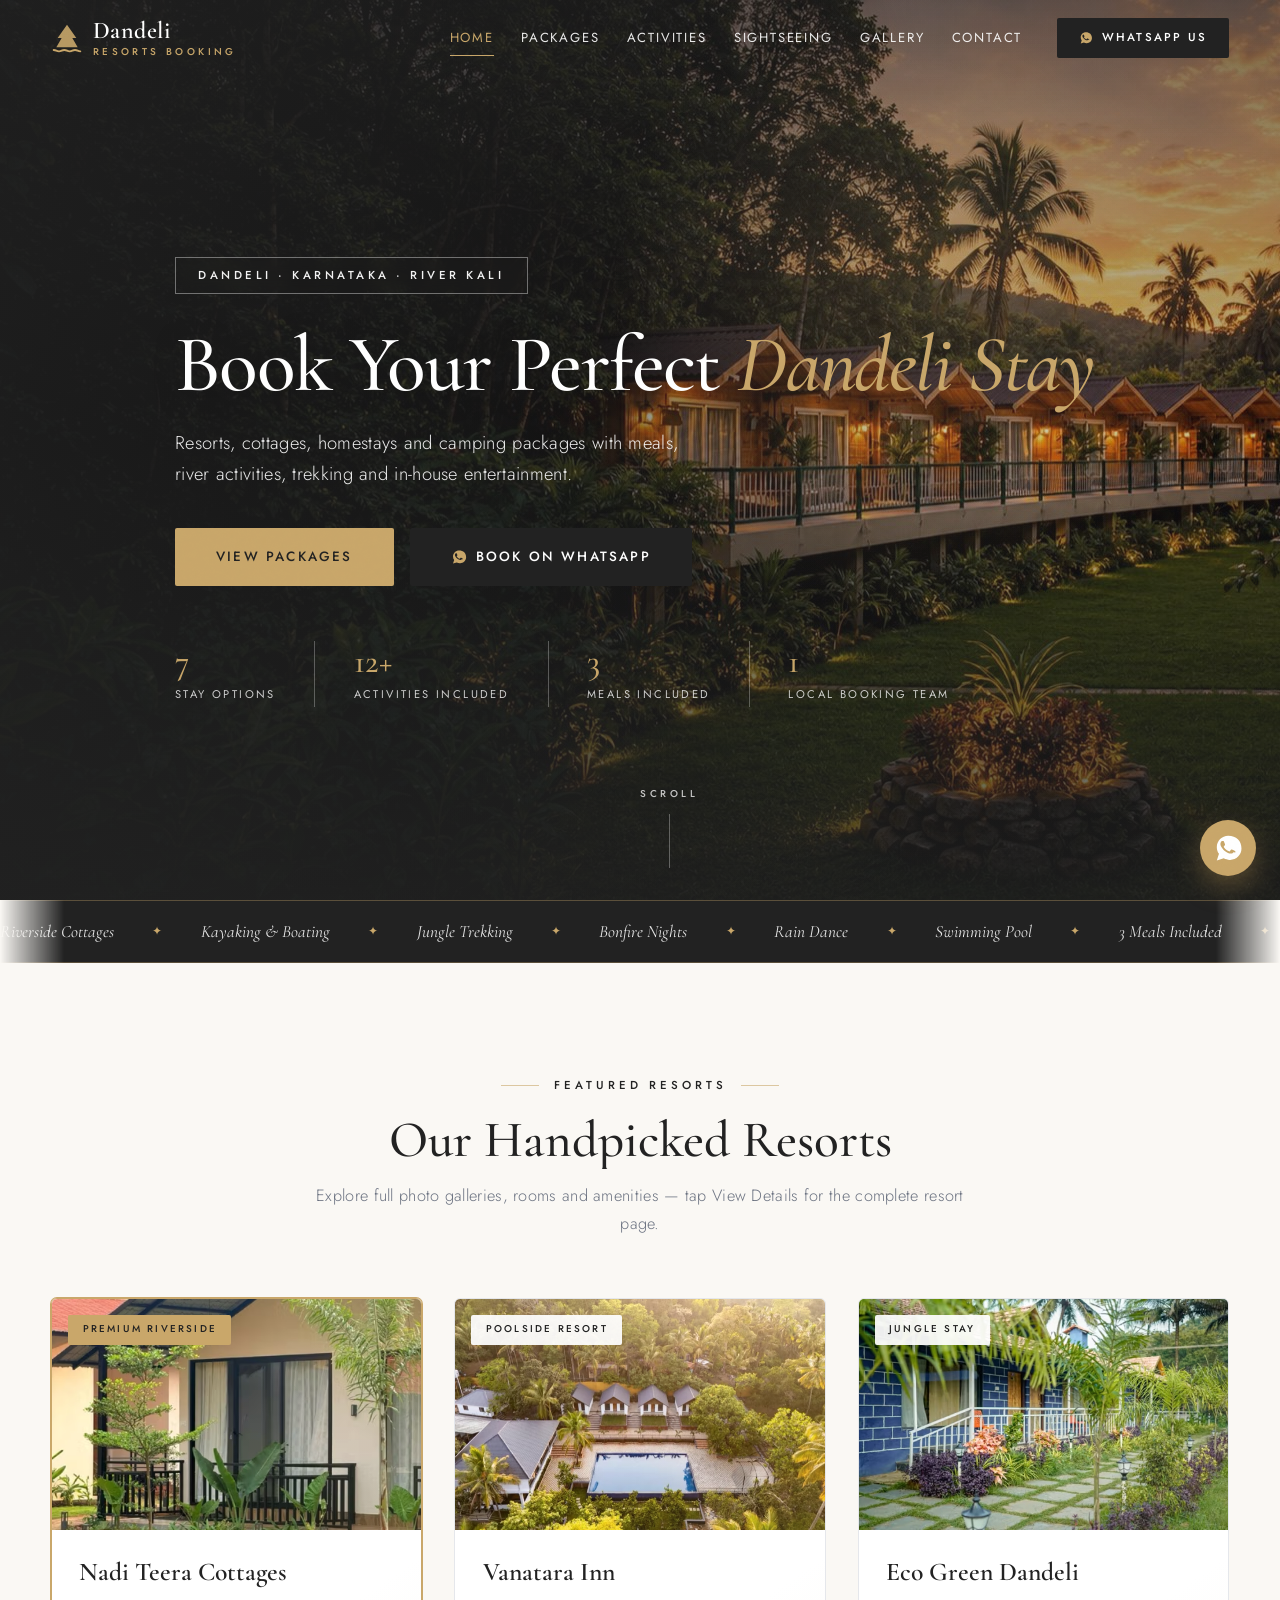
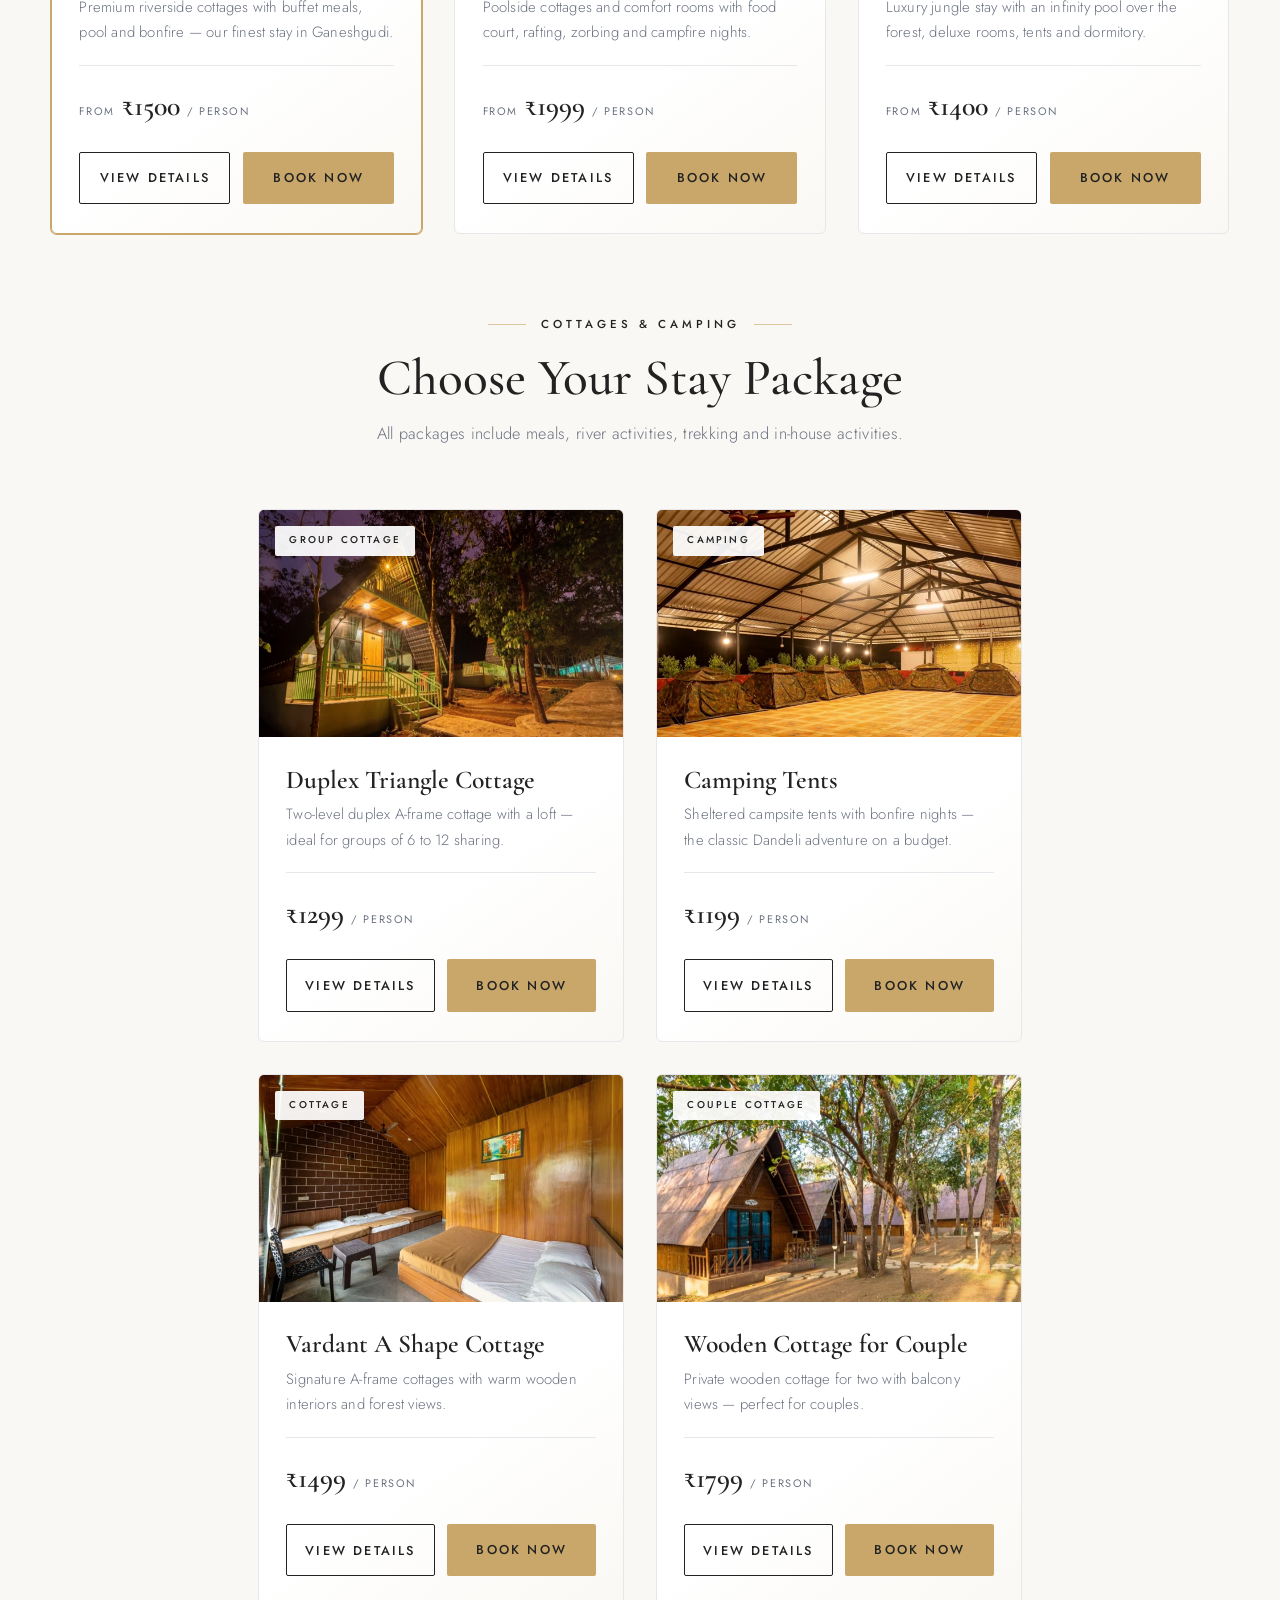
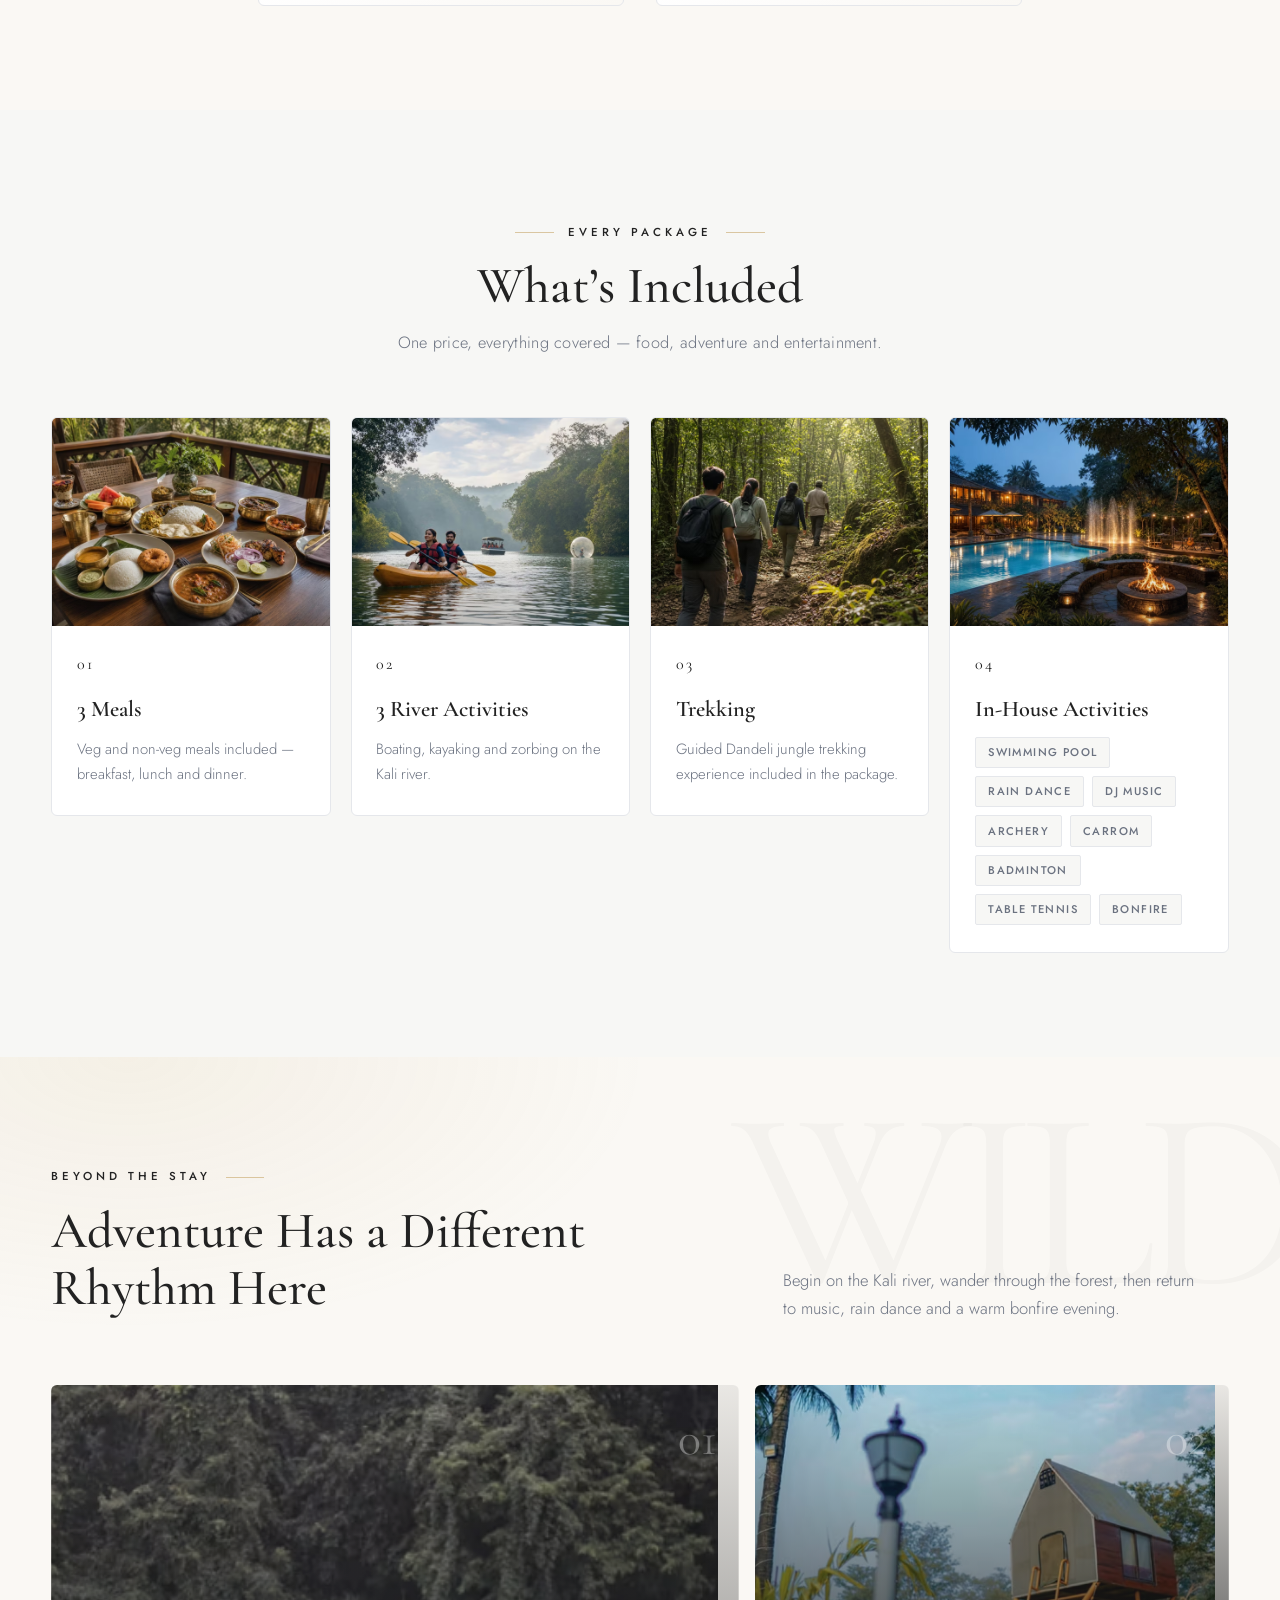
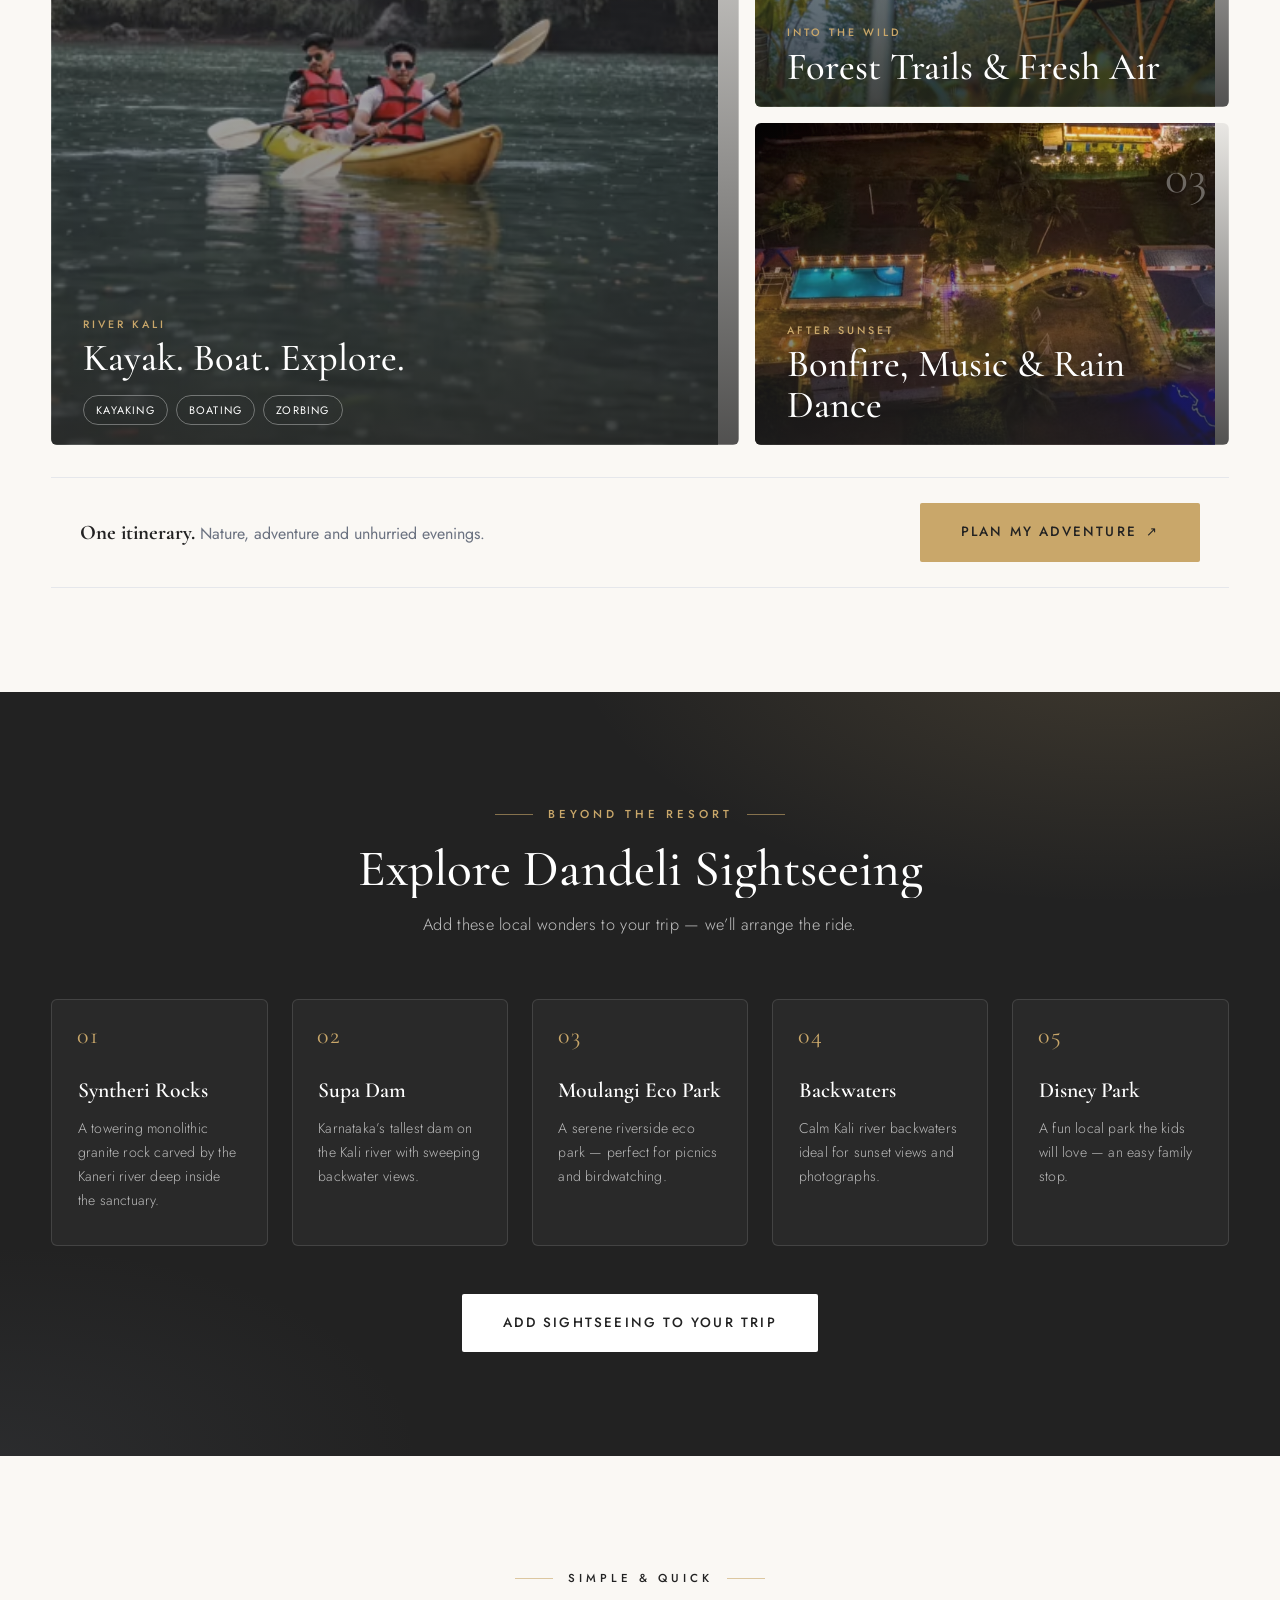
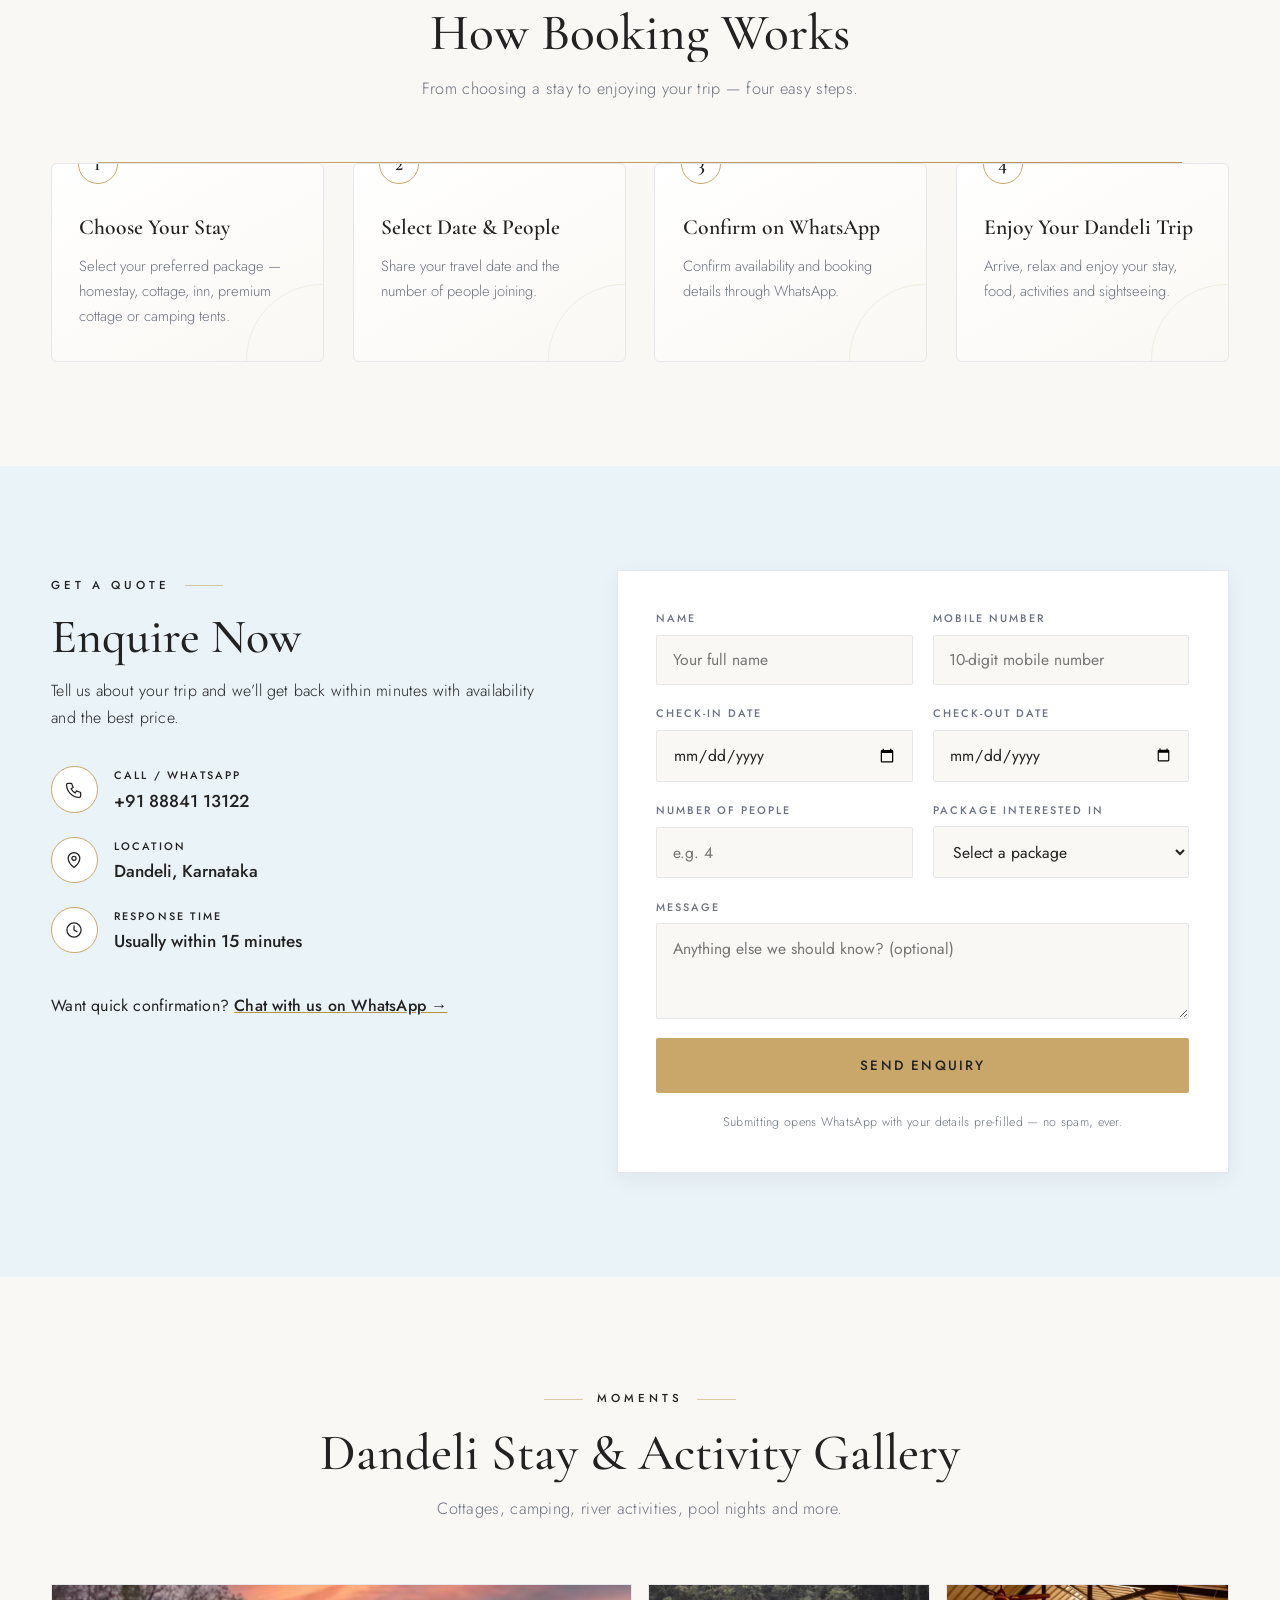
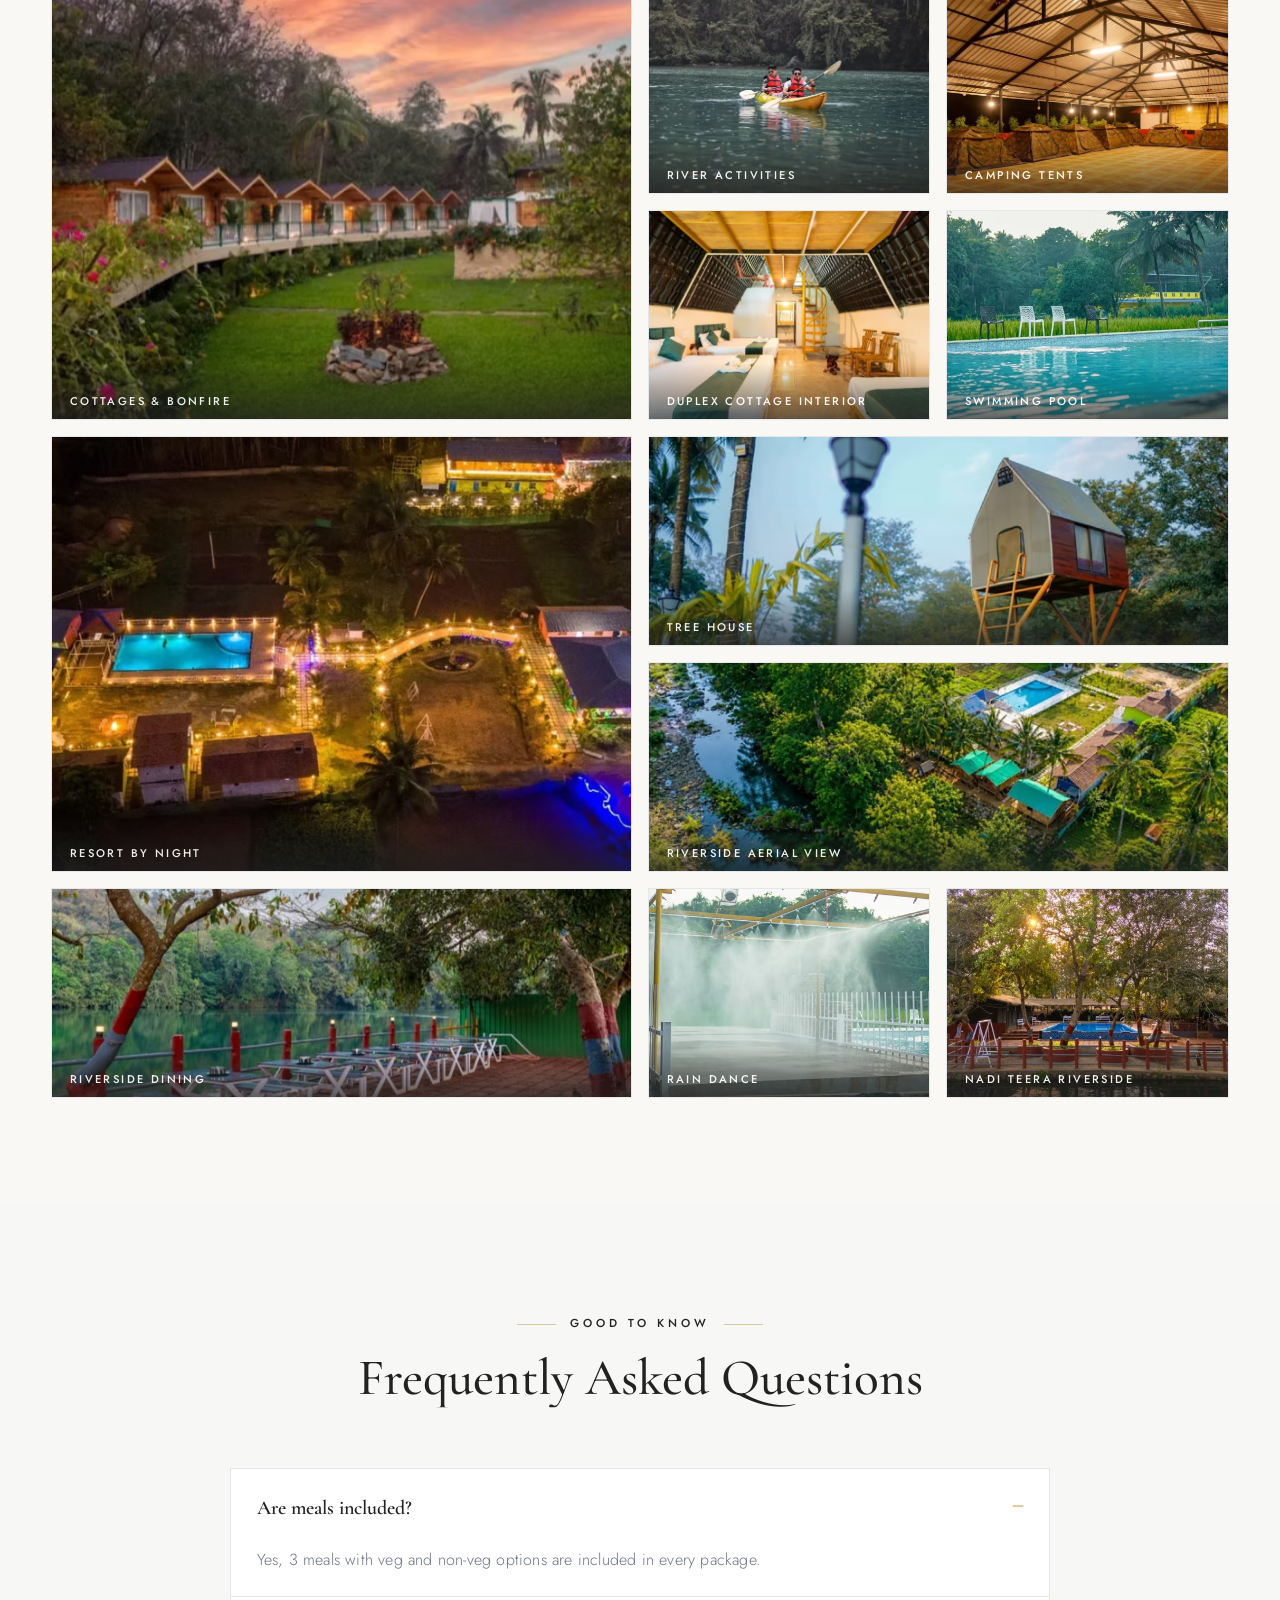
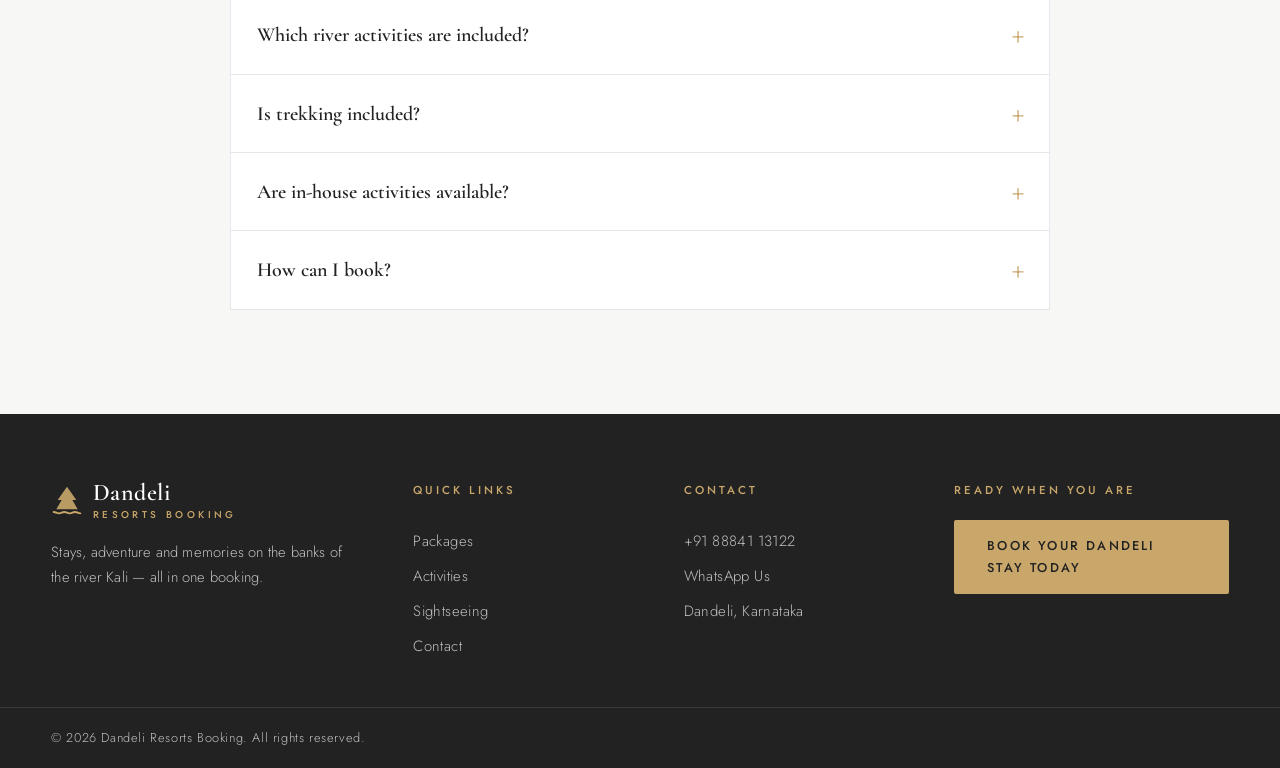
==== commit 7a2b6fc1: "Polish desktop layout + performance/SEO pass Desktop fit & finish: - Cottages "Choose Your Stay Pack" ====
--- a/index.html
+++ b/index.html
@@ -3,19 +3,36 @@
 <head>
   <meta charset="UTF-8">
   <meta name="viewport" content="width=device-width, initial-scale=1.0">
+  <script>document.documentElement.classList.add('js');</script>
   <title>Dandeli Resorts Booking | Resorts, Cottages, Homestays &amp; Camping from ₹1199</title>
   <meta name="description" content="Book your perfect Dandeli stay — resorts, cottages, homestays and camping packages with 3 meals, river activities, trekking and in-house entertainment. Packages from ₹1199 per person.">
+  <meta name="robots" content="index, follow, max-image-preview:large">
+  <meta name="theme-color" content="#FAF8F4">
   <meta property="og:title" content="Dandeli Resorts Booking — Book Your Perfect Dandeli Stay">
   <meta property="og:description" content="Resorts, cottages, homestays and camping packages with meals, river activities, trekking and in-house entertainment.">
+  <meta property="og:type" content="website">
   <meta property="og:image" content="images/hero-generated.jpg">
+  <meta property="og:image:width" content="1672">
+  <meta property="og:image:height" content="941">
+  <meta property="og:image:alt" content="Illuminated forest cottages in Dandeli at sunset">
+  <meta name="twitter:card" content="summary_large_image">
+  <meta name="twitter:title" content="Dandeli Resorts Booking — Book Your Perfect Dandeli Stay">
+  <meta name="twitter:description" content="Resorts, cottages, homestays and camping packages with meals and activities in Dandeli.">
+  <meta name="twitter:image" content="images/hero-generated.jpg">
   <link rel="icon" type="image/png" href="images/favicon.png">
-  <link rel="preload" as="image" href="images/hero-generated.jpg" fetchpriority="high">
+  <link rel="preload" as="image" href="images/hero-generated-banner.jpg" type="image/jpeg" fetchpriority="high">
   <link rel="preconnect" href="https://fonts.googleapis.com">
   <link rel="preconnect" href="https://fonts.gstatic.com" crossorigin>
-  <link href="https://fonts.googleapis.com/css2?family=Cormorant+Garamond:ital,wght@0,500;0,600;1,500&family=Jost:wght@300;400;500;600&display=swap" rel="stylesheet">
+  <link href="https://fonts.googleapis.com/css2?family=Cormorant+Garamond:ital,wght@0,500;0,600;1,500&amp;family=Jost:wght@300;400;500;600&amp;display=optional" rel="stylesheet" media="print" onload="this.media='all'">
+  <noscript><link href="https://fonts.googleapis.com/css2?family=Cormorant+Garamond:ital,wght@0,500;0,600;1,500&amp;family=Jost:wght@300;400;500;600&amp;display=optional" rel="stylesheet"></noscript>
   <link rel="stylesheet" href="style.css">
+  <script type="application/ld+json">
+  {"@context":"https://schema.org","@type":"TravelAgency","name":"Dandeli Resorts Booking","description":"Direct booking assistance for resorts, cottages, homestays and camping packages in Dandeli, Karnataka.","telephone":"+91-88841-13122","areaServed":{"@type":"City","name":"Dandeli"},"address":{"@type":"PostalAddress","addressLocality":"Dandeli","addressRegion":"Karnataka","addressCountry":"IN"},"priceRange":"₹₹"}
+  </script>
 </head>
 <body>
+
+  <a class="skip-link" href="#main-content">Skip to main content</a>
 
   <div class="scroll-progress" aria-hidden="true"><span id="progressBar"></span></div>
 
@@ -43,16 +60,18 @@
         </a>
       </nav>
 
-      <button class="nav-toggle" id="navToggle" aria-label="Open menu" aria-expanded="false">
+      <button class="nav-toggle" id="navToggle" aria-label="Open menu" aria-expanded="false" aria-controls="mainNav">
         <span></span><span></span><span></span>
       </button>
     </div>
   </header>
   <button class="nav-scrim" id="navScrim" type="button" aria-label="Close navigation" tabindex="-1"></button>
 
+  <main id="main-content">
+
   <!-- ============ HERO ============ -->
   <section class="hero">
-    <div class="hero-bg" style="background-image:url('images/hero-generated.jpg')" role="img" aria-label="Wooden resort cottages surrounded by tropical greenery at sunset in Dandeli"></div>
+    <img class="hero-bg" src="images/hero-generated-banner.jpg" alt="Wooden resort cottages surrounded by tropical greenery at sunset in Dandeli" width="1600" height="900" fetchpriority="high" decoding="async">
     <div class="hero-overlay"></div>
     <div class="container hero-content">
       <span class="hero-kicker">Dandeli &middot; Karnataka &middot; River Kali</span>
@@ -66,10 +85,10 @@
         </a>
       </div>
       <ul class="hero-stats">
-        <li><strong data-count="8.5" data-decimals="1" data-suffix="K+">8.5K+</strong><span>Happy Travellers</span></li>
         <li><strong data-count="7">7</strong><span>Stay Options</span></li>
         <li><strong data-count="12" data-suffix="+">12+</strong><span>Activities Included</span></li>
-        <li><strong data-count="4.6" data-decimals="1" data-suffix="★">4.6★</strong><span>Guest Rating</span></li>
+        <li><strong data-count="3">3</strong><span>Meals Included</span></li>
+        <li><strong data-count="1">1</strong><span>Local Booking Team</span></li>
       </ul>
     </div>
     <a href="#packages" class="scroll-cue" aria-label="Scroll to packages"><span class="cue-label">Scroll</span><span class="cue-line"></span></a>
@@ -82,38 +101,6 @@
       <span>Riverside Cottages</span><i>✦</i><span>Kayaking &amp; Boating</span><i>✦</i><span>Jungle Trekking</span><i>✦</i><span>Bonfire Nights</span><i>✦</i><span>Rain Dance</span><i>✦</i><span>Swimming Pool</span><i>✦</i><span>3 Meals Included</span><i>✦</i><span>DJ Evenings</span><i>✦</i>
     </div>
   </div>
-
-  <!-- ============ BOOKING ASSURANCE ============ -->
-  <section class="assurance" id="booking-confidence" aria-label="Booking benefits">
-    <div class="container assurance-shell">
-      <div class="assurance-visual reveal">
-        <img src="images/hero-generated.jpg" alt="Premium forest cottages illuminated at sunset in Dandeli" loading="lazy" decoding="async">
-        <div class="assurance-visual-copy">
-          <span class="assurance-eyebrow">Direct booking · Local care</span>
-          <h2>Everything clear.<br><em>Nothing hidden.</em></h2>
-          <p>One booking, every essential arranged by our Dandeli team.</p>
-        </div>
-      </div>
-      <div class="assurance-grid">
-        <article class="assurance-item reveal">
-          <span class="assurance-mark" aria-hidden="true">01</span>
-          <div><strong>Direct Rates</strong><span>Transparent pricing, no middlemen</span></div>
-        </article>
-        <article class="assurance-item reveal">
-          <span class="assurance-mark" aria-hidden="true">02</span>
-          <div><strong>All Meals</strong><span>Breakfast through dinner covered</span></div>
-        </article>
-        <article class="assurance-item reveal">
-          <span class="assurance-mark" aria-hidden="true">03</span>
-          <div><strong>Activities</strong><span>River and resort plans arranged</span></div>
-        </article>
-        <article class="assurance-item reveal">
-          <span class="assurance-mark" aria-hidden="true">04</span>
-          <div><strong>Local Help</strong><span>Responsive WhatsApp assistance</span></div>
-        </article>
-      </div>
-    </div>
-  </section>
 
   <!-- ============ PACKAGES ============ -->
   <section class="section" id="packages">
@@ -129,7 +116,7 @@
         <article class="pkg-card reveal featured-pkg">
           <div class="pkg-media">
             <a href="nadi-teera.html" aria-label="View Nadi Teera Cottages details">
-              <img src="images/naditeera-cottage.jpg" alt="Nadi Teera red-roof cottage with private sit-out amid gardens" loading="lazy">
+              <picture><source type="image/avif" srcset="images/naditeera-cottage-640.avif 640w, images/naditeera-cottage-1200.avif 1200w" sizes="(max-width: 640px) 88vw, (max-width: 1024px) 50vw, 600px"><img src="images/naditeera-cottage.jpg" alt="Nadi Teera red-roof cottage with private sit-out amid gardens" loading="lazy" width="1200" height="1600"></picture>
             </a>
             <span class="pkg-badge badge-gold">Premium Riverside</span>
           </div>
@@ -150,7 +137,7 @@
         <article class="pkg-card reveal">
           <div class="pkg-media">
             <a href="vanatara-inn.html" aria-label="View Vanatara Inn details">
-              <img src="images/vantara-inn.jpg" alt="Aerial view of Vanatara Inn cottages and swimming pool amid palm greenery" loading="lazy">
+              <picture><source type="image/avif" srcset="images/vantara-inn-640.avif 640w, images/vantara-inn-1200.avif 1200w" sizes="(max-width: 640px) 88vw, (max-width: 1024px) 50vw, 600px"><img src="images/vantara-inn.jpg" alt="Aerial view of Vanatara Inn cottages and swimming pool amid palm greenery" loading="lazy" width="1600" height="1066"></picture>
             </a>
             <span class="pkg-badge">Poolside Resort</span>
           </div>
@@ -158,7 +145,7 @@
             <h3>Vanatara Inn</h3>
             <p class="pkg-desc">Poolside cottages and comfort rooms with food court, rafting, zorbing and campfire nights.</p>
             <div class="pkg-meta">
-              <span class="pkg-price">Poolside Stay</span>
+              <span class="pkg-price"><small>From</small> ₹1999 <small>/ person</small></span>
             </div>
             <div class="pkg-actions">
               <a href="vanatara-inn.html" class="btn btn-ghost">View Details</a>
@@ -171,7 +158,7 @@
         <article class="pkg-card reveal">
           <div class="pkg-media">
             <a href="eco-green.html" aria-label="View Eco Green Dandeli details">
-              <img src="images/eco-homestay.jpg" alt="Eco Green cottages with garden pathway and lanterns" loading="lazy">
+              <picture><source type="image/avif" srcset="images/eco-homestay-640.avif 640w, images/eco-homestay-1200.avif 1200w" sizes="(max-width: 640px) 88vw, (max-width: 1024px) 50vw, 600px"><img src="images/eco-homestay.jpg" alt="Eco Green cottages with garden pathway and lanterns" loading="lazy" width="1600" height="900"></picture>
             </a>
             <span class="pkg-badge">Jungle Stay</span>
           </div>
@@ -195,11 +182,11 @@
         <p>All packages include meals, river activities, trekking and in-house activities.</p>
       </div>
 
-      <div class="card-grid">
+      <div class="card-grid grid-2up">
         <!-- Duplex Triangle Cottage -->
         <article class="pkg-card reveal">
           <div class="pkg-media">
-            <img src="images/duplex-triangle.jpg" alt="Duplex triangle A-frame cottage with green trim lit up at night" loading="lazy">
+            <picture><source type="image/avif" srcset="images/duplex-triangle-640.avif 640w, images/duplex-triangle-1200.avif 1200w" sizes="(max-width: 640px) 88vw, (max-width: 1024px) 50vw, 600px"><img src="images/duplex-triangle.jpg" alt="Duplex triangle A-frame cottage with green trim lit up at night" loading="lazy" width="1600" height="1066"></picture>
             <span class="pkg-badge">Group Cottage</span>
           </div>
           <div class="pkg-body">
@@ -218,7 +205,7 @@
         <!-- Camping Tents -->
         <article class="pkg-card reveal">
           <div class="pkg-media">
-            <img src="images/pkg-camping.webp" alt="Camping tents under a covered pavilion at night" loading="lazy">
+            <picture><source type="image/avif" srcset="images/pkg-camping-640.avif 640w, images/pkg-camping-1200.avif 1200w" sizes="(max-width: 640px) 88vw, (max-width: 1024px) 50vw, 600px"><img src="images/pkg-camping.webp" alt="Camping tents under a covered pavilion at night" loading="lazy" width="1280" height="854"></picture>
             <span class="pkg-badge">Camping</span>
           </div>
           <div class="pkg-body">
@@ -237,7 +224,7 @@
         <!-- Vardant A Shape Cottage -->
         <article class="pkg-card reveal">
           <div class="pkg-media">
-            <img src="images/ashape-real.jpg" alt="Wooden A-shape cottage interior with brick wall and cozy beds" loading="lazy">
+            <picture><source type="image/avif" srcset="images/ashape-real-640.avif 640w, images/ashape-real-1200.avif 1200w" sizes="(max-width: 640px) 88vw, (max-width: 1024px) 50vw, 600px"><img src="images/ashape-real.jpg" alt="Wooden A-shape cottage interior with brick wall and cozy beds" loading="lazy" width="1600" height="1067"></picture>
             <span class="pkg-badge">Cottage</span>
           </div>
           <div class="pkg-body">
@@ -256,7 +243,7 @@
         <!-- Wooden Cottage for Couple -->
         <article class="pkg-card reveal">
           <div class="pkg-media">
-            <img src="images/wooden-cottage.jpg" alt="Wooden A-frame cottages among trees in golden evening light" loading="lazy">
+            <picture><source type="image/avif" srcset="images/wooden-cottage-640.avif 640w, images/wooden-cottage-1200.avif 1200w" sizes="(max-width: 640px) 88vw, (max-width: 1024px) 50vw, 600px"><img src="images/wooden-cottage.jpg" alt="Wooden A-frame cottages among trees in golden evening light" loading="lazy" width="1600" height="1066"></picture>
             <span class="pkg-badge">Couple Cottage</span>
           </div>
           <div class="pkg-body">
@@ -286,7 +273,7 @@
 
       <div class="include-grid">
         <div class="include-card reveal">
-          <div class="include-media"><img src="images/inclusion-meals.png" alt="Indian vegetarian and non-vegetarian meals served at a forest resort" loading="lazy" decoding="async"></div>
+          <div class="include-media"><picture><source type="image/avif" srcset="images/inclusion-meals-640.avif 640w, images/inclusion-meals-1200.avif 1200w" sizes="(max-width: 640px) 88vw, (max-width: 1024px) 50vw, 600px"><img src="images/inclusion-meals.png" alt="Indian vegetarian and non-vegetarian meals served at a forest resort" loading="lazy" decoding="async" width="1000" height="750"></picture></div>
           <div class="include-content">
             <span class="include-index">01</span>
             <h3>3 Meals</h3>
@@ -294,7 +281,7 @@
           </div>
         </div>
         <div class="include-card reveal">
-          <div class="include-media"><img src="images/inclusion-river.png" alt="Guests kayaking with boating and zorbing on the Kali river" loading="lazy" decoding="async"></div>
+          <div class="include-media"><picture><source type="image/avif" srcset="images/inclusion-river-640.avif 640w, images/inclusion-river-1200.avif 1200w" sizes="(max-width: 640px) 88vw, (max-width: 1024px) 50vw, 600px"><img src="images/inclusion-river.png" alt="Guests kayaking with boating and zorbing on the Kali river" loading="lazy" decoding="async" width="1000" height="750"></picture></div>
           <div class="include-content">
             <span class="include-index">02</span>
             <h3>3 River Activities</h3>
@@ -302,7 +289,7 @@
           </div>
         </div>
         <div class="include-card reveal">
-          <div class="include-media"><img src="images/inclusion-trekking.png" alt="Guided group trekking through a sunlit Dandeli forest trail" loading="lazy" decoding="async"></div>
+          <div class="include-media"><picture><source type="image/avif" srcset="images/inclusion-trekking-640.avif 640w, images/inclusion-trekking-1200.avif 1200w" sizes="(max-width: 640px) 88vw, (max-width: 1024px) 50vw, 600px"><img src="images/inclusion-trekking.png" alt="Guided group trekking through a sunlit Dandeli forest trail" loading="lazy" decoding="async" width="1000" height="750"></picture></div>
           <div class="include-content">
             <span class="include-index">03</span>
             <h3>Trekking</h3>
@@ -310,7 +297,7 @@
           </div>
         </div>
         <div class="include-card reveal">
-          <div class="include-media"><img src="images/inclusion-resort-activities.png" alt="Illuminated resort pool, rain dance fountains and bonfire at blue hour" loading="lazy" decoding="async"></div>
+          <div class="include-media"><picture><source type="image/avif" srcset="images/inclusion-resort-activities-640.avif 640w, images/inclusion-resort-activities-1200.avif 1200w" sizes="(max-width: 640px) 88vw, (max-width: 1024px) 50vw, 600px"><img src="images/inclusion-resort-activities.png" alt="Illuminated resort pool, rain dance fountains and bonfire at blue hour" loading="lazy" decoding="async" width="1000" height="750"></picture></div>
           <div class="include-content">
             <span class="include-index">04</span>
             <h3>In-House Activities</h3>
@@ -337,7 +324,7 @@
 
       <div class="activity-showcase">
         <article class="activity-panel activity-panel-main reveal">
-          <img src="images/gal-kayak.webp" alt="Guests kayaking through the calm Kali river" loading="lazy" decoding="async">
+          <picture><source type="image/avif" srcset="images/gal-kayak-640.avif 640w, images/gal-kayak-1200.avif 1200w" sizes="(max-width: 640px) 88vw, (max-width: 1024px) 50vw, 600px"><img src="images/gal-kayak.webp" alt="Guests kayaking through the calm Kali river" loading="lazy" decoding="async" width="1600" height="1067"></picture>
           <div class="activity-shade"></div>
           <span class="activity-number">01</span>
           <div class="activity-copy">
@@ -348,7 +335,7 @@
         </article>
 
         <article class="activity-panel reveal">
-          <img src="images/tree-house.jpg" alt="Tree house surrounded by Dandeli forest" loading="lazy" decoding="async">
+          <picture><source type="image/avif" srcset="images/tree-house-640.avif 640w, images/tree-house-1200.avif 1200w" sizes="(max-width: 640px) 88vw, (max-width: 1024px) 50vw, 600px"><img src="images/tree-house.jpg" alt="Tree house surrounded by Dandeli forest" loading="lazy" decoding="async" width="1600" height="900"></picture>
           <div class="activity-shade"></div>
           <span class="activity-number">02</span>
           <div class="activity-copy">
@@ -358,7 +345,7 @@
         </article>
 
         <article class="activity-panel reveal">
-          <img src="images/night-aerial.jpg" alt="Dandeli resort glowing at night around the pool" loading="lazy" decoding="async">
+          <picture><source type="image/avif" srcset="images/night-aerial-640.avif 640w, images/night-aerial-1200.avif 1200w" sizes="(max-width: 640px) 88vw, (max-width: 1024px) 50vw, 600px"><img src="images/night-aerial.jpg" alt="Dandeli resort glowing at night around the pool" loading="lazy" decoding="async" width="1600" height="1600"></picture>
           <div class="activity-shade"></div>
           <span class="activity-number">03</span>
           <div class="activity-copy">
@@ -452,19 +439,19 @@
     <div class="container enquiry-wrap">
       <div class="enquiry-info">
         <span class="eyebrow">Get a Quote</span>
-        <h2>Enquire Now</h2>
+        <h2 id="contactTitle">Enquire Now</h2>
         <p>Tell us about your trip and we&rsquo;ll get back within minutes with availability and the best price.</p>
         <ul class="contact-list">
           <li>
-            <span class="c-ico"><svg viewBox="0 0 24 24" fill="none" stroke="currentColor" stroke-width="1.5" stroke-linecap="round" stroke-linejoin="round"><path d="M5 4h4l2 5-2.5 1.5a12 12 0 0 0 5 5L15 13l5 2v4a2 2 0 0 1-2 2A16 16 0 0 1 3 6a2 2 0 0 1 2-2Z"/></svg></span>
+            <span class="c-ico"><svg aria-hidden="true" viewBox="0 0 24 24" fill="none" stroke="currentColor" stroke-width="1.5" stroke-linecap="round" stroke-linejoin="round"><path d="M5 4h4l2 5-2.5 1.5a12 12 0 0 0 5 5L15 13l5 2v4a2 2 0 0 1-2 2A16 16 0 0 1 3 6a2 2 0 0 1 2-2Z"/></svg></span>
             <div><strong>Call / WhatsApp</strong><a href="tel:+918884113122">+91 88841 13122</a></div>
           </li>
           <li>
-            <span class="c-ico"><svg viewBox="0 0 24 24" fill="none" stroke="currentColor" stroke-width="1.5" stroke-linecap="round" stroke-linejoin="round"><path d="M12 21s-7-5.5-7-11a7 7 0 0 1 14 0c0 5.5-7 11-7 11Z"/><circle cx="12" cy="10" r="2.5"/></svg></span>
+            <span class="c-ico"><svg aria-hidden="true" viewBox="0 0 24 24" fill="none" stroke="currentColor" stroke-width="1.5" stroke-linecap="round" stroke-linejoin="round"><path d="M12 21s-7-5.5-7-11a7 7 0 0 1 14 0c0 5.5-7 11-7 11Z"/><circle cx="12" cy="10" r="2.5"/></svg></span>
             <div><strong>Location</strong><span>Dandeli, Karnataka</span></div>
           </li>
           <li>
-            <span class="c-ico"><svg viewBox="0 0 24 24" fill="none" stroke="currentColor" stroke-width="1.5" stroke-linecap="round" stroke-linejoin="round"><circle cx="12" cy="12" r="8.5"/><path d="M12 7v5l3.5 2"/></svg></span>
+            <span class="c-ico"><svg aria-hidden="true" viewBox="0 0 24 24" fill="none" stroke="currentColor" stroke-width="1.5" stroke-linecap="round" stroke-linejoin="round"><circle cx="12" cy="12" r="8.5"/><path d="M12 7v5l3.5 2"/></svg></span>
             <div><strong>Response Time</strong><span>Usually within 15 minutes</span></div>
           </li>
         </ul>
@@ -473,37 +460,37 @@
         </p>
       </div>
 
-      <form class="enquiry-form" id="enquiryForm" novalidate>
+      <form class="enquiry-form" id="enquiryForm" aria-labelledby="contactTitle">
         <div class="form-row">
           <label>Name
-            <input type="text" name="name" placeholder="Your full name" required>
+            <input type="text" name="name" placeholder="Your full name" autocomplete="name" required>
           </label>
           <label>Mobile Number
-            <input type="tel" name="mobile" placeholder="10-digit mobile number" pattern="[0-9+ ]{10,13}" required>
+            <input type="tel" name="mobile" placeholder="10-digit mobile number" autocomplete="tel" inputmode="numeric" pattern="[6-9][0-9]{9}" minlength="10" maxlength="10" required>
           </label>
         </div>
         <div class="form-row">
           <label>Check-in Date
-            <input type="date" name="checkin" id="checkin" required>
+            <input type="date" name="checkin" id="checkin" autocomplete="off" required>
           </label>
           <label>Check-out Date
-            <input type="date" name="checkout" id="checkout" required>
+            <input type="date" name="checkout" id="checkout" autocomplete="off" required>
           </label>
         </div>
         <div class="form-row">
           <label>Number of People
-            <input type="number" name="people" min="1" max="200" placeholder="e.g. 4" required>
+            <input type="number" name="people" min="1" max="200" placeholder="e.g. 4" autocomplete="off" inputmode="numeric" required>
           </label>
           <label>Package Interested In
             <select name="package" required>
               <option value="" disabled selected>Select a package</option>
               <option>Camping Tents — ₹1199 pp</option>
-              <option>Eco Green Homestay — ₹1299 pp</option>
+              <option>Eco Green Dandeli — from ₹1400 pp</option>
               <option>Duplex Triangle Cottage (6–12 sharing) — ₹1299 pp</option>
               <option>Vardant A Shape Cottage — ₹1499 pp</option>
               <option>Wooden Cottage for Couple — ₹1799 pp</option>
-              <option>Vantara Inn — ₹1999 pp</option>
-              <option>Nadi Teera Cottages — ₹2999 pp</option>
+              <option>Vanatara Inn — custom group rate</option>
+              <option>Nadi Teera Cottages — from ₹1500 pp</option>
               <option>Not sure yet — need help choosing</option>
             </select>
           </label>
@@ -527,17 +514,17 @@
       </div>
 
       <div class="gallery-grid">
-        <figure class="g-item g-big reveal"><img src="images/hero.jpg" alt="Riverside cottages at sunset with bonfire pit" loading="lazy"><figcaption>Cottages &amp; Bonfire</figcaption></figure>
-        <figure class="g-item reveal"><img src="images/gal-kayak.webp" alt="Two guests kayaking on the Kali river" loading="lazy"><figcaption>River Activities</figcaption></figure>
-        <figure class="g-item reveal"><img src="images/pkg-camping.webp" alt="Camping tents under a lit pavilion" loading="lazy"><figcaption>Camping Tents</figcaption></figure>
-        <figure class="g-item reveal"><img src="images/duplex-interior.jpg" alt="Duplex triangle cottage interior with multiple beds and a loft spiral staircase" loading="lazy"><figcaption>Duplex Cottage Interior</figcaption></figure>
-        <figure class="g-item reveal"><img src="images/pool-real.jpg" alt="Swimming pool surrounded by palms and paddy greens" loading="lazy"><figcaption>Swimming Pool</figcaption></figure>
-        <figure class="g-item reveal"><img src="images/rain-dance.jpg" alt="Rain dance misting arena beside the pool" loading="lazy"><figcaption>Rain Dance</figcaption></figure>
-        <figure class="g-item g-big reveal"><img src="images/night-aerial.jpg" alt="Aerial view of the lit resort and pool at night" loading="lazy"><figcaption>Resort by Night</figcaption></figure>
-        <figure class="g-item g-wide reveal"><img src="images/tree-house.jpg" alt="Tree house cabin on stilts amid greenery" loading="lazy"><figcaption>Tree House</figcaption></figure>
-        <figure class="g-item g-wide reveal"><img src="images/river-aerial.jpg" alt="Aerial view of the riverside resort, pool and tents" loading="lazy"><figcaption>Riverside Aerial View</figcaption></figure>
-        <figure class="g-item g-wide reveal"><img src="images/riverside-dining.jpg" alt="Riverside dining tables on the banks of the Kali river" loading="lazy"><figcaption>Riverside Dining</figcaption></figure>
-        <figure class="g-item g-wide reveal"><img src="images/naditeera-riverside.jpg" alt="Nadi Teera pool and thatched pavilion seen across the river at golden hour" loading="lazy"><figcaption>Nadi Teera Riverside</figcaption></figure>
+        <figure class="g-item g-big reveal"><picture><source type="image/avif" srcset="images/hero-640.avif 640w, images/hero-1200.avif 1200w" sizes="(max-width: 640px) 88vw, (max-width: 1024px) 50vw, 600px"><img src="images/hero.jpg" alt="Riverside cottages at sunset with bonfire pit" loading="lazy" width="1920" height="1115"></picture><figcaption>Cottages &amp; Bonfire</figcaption></figure>
+        <figure class="g-item reveal"><picture><source type="image/avif" srcset="images/gal-kayak-640.avif 640w, images/gal-kayak-1200.avif 1200w" sizes="(max-width: 640px) 88vw, (max-width: 1024px) 50vw, 600px"><img src="images/gal-kayak.webp" alt="Two guests kayaking on the Kali river" loading="lazy" width="1600" height="1067"></picture><figcaption>River Activities</figcaption></figure>
+        <figure class="g-item reveal"><picture><source type="image/avif" srcset="images/pkg-camping-640.avif 640w, images/pkg-camping-1200.avif 1200w" sizes="(max-width: 640px) 88vw, (max-width: 1024px) 50vw, 600px"><img src="images/pkg-camping.webp" alt="Camping tents under a lit pavilion" loading="lazy" width="1280" height="854"></picture><figcaption>Camping Tents</figcaption></figure>
+        <figure class="g-item reveal"><picture><source type="image/avif" srcset="images/duplex-interior-640.avif 640w, images/duplex-interior-1200.avif 1200w" sizes="(max-width: 640px) 88vw, (max-width: 1024px) 50vw, 600px"><img src="images/duplex-interior.jpg" alt="Duplex triangle cottage interior with multiple beds and a loft spiral staircase" loading="lazy" width="1600" height="1066"></picture><figcaption>Duplex Cottage Interior</figcaption></figure>
+        <figure class="g-item reveal"><picture><source type="image/avif" srcset="images/pool-real-640.avif 640w, images/pool-real-1200.avif 1200w" sizes="(max-width: 640px) 88vw, (max-width: 1024px) 50vw, 600px"><img src="images/pool-real.jpg" alt="Swimming pool surrounded by palms and paddy greens" loading="lazy" width="1600" height="900"></picture><figcaption>Swimming Pool</figcaption></figure>
+        <figure class="g-item g-big reveal"><picture><source type="image/avif" srcset="images/night-aerial-640.avif 640w, images/night-aerial-1200.avif 1200w" sizes="(max-width: 640px) 88vw, (max-width: 1024px) 50vw, 600px"><img src="images/night-aerial.jpg" alt="Aerial view of the lit resort and pool at night" loading="lazy" width="1600" height="1600"></picture><figcaption>Resort by Night</figcaption></figure>
+        <figure class="g-item g-wide reveal"><picture><source type="image/avif" srcset="images/tree-house-640.avif 640w, images/tree-house-1200.avif 1200w" sizes="(max-width: 640px) 88vw, (max-width: 1024px) 50vw, 600px"><img src="images/tree-house.jpg" alt="Tree house cabin on stilts amid greenery" loading="lazy" width="1600" height="900"></picture><figcaption>Tree House</figcaption></figure>
+        <figure class="g-item g-wide reveal"><picture><source type="image/avif" srcset="images/river-aerial-640.avif 640w, images/river-aerial-1200.avif 1200w" sizes="(max-width: 640px) 88vw, (max-width: 1024px) 50vw, 600px"><img src="images/river-aerial.jpg" alt="Aerial view of the riverside resort, pool and tents" loading="lazy" width="1600" height="900"></picture><figcaption>Riverside Aerial View</figcaption></figure>
+        <figure class="g-item g-wide reveal"><picture><source type="image/avif" srcset="images/riverside-dining-640.avif 640w, images/riverside-dining-1200.avif 1200w" sizes="(max-width: 640px) 88vw, (max-width: 1024px) 50vw, 600px"><img src="images/riverside-dining.jpg" alt="Riverside dining tables on the banks of the Kali river" loading="lazy" width="1600" height="1066"></picture><figcaption>Riverside Dining</figcaption></figure>
+        <figure class="g-item reveal"><picture><source type="image/avif" srcset="images/rain-dance-640.avif 640w, images/rain-dance-1200.avif 1200w" sizes="(max-width: 640px) 88vw, (max-width: 1024px) 50vw, 600px"><img src="images/rain-dance.jpg" alt="Rain dance misting arena beside the pool" loading="lazy" width="1600" height="900"></picture><figcaption>Rain Dance</figcaption></figure>
+        <figure class="g-item reveal"><picture><source type="image/avif" srcset="images/naditeera-riverside-640.avif 640w, images/naditeera-riverside-1200.avif 1200w" sizes="(max-width: 640px) 88vw, (max-width: 1024px) 50vw, 600px"><img src="images/naditeera-riverside.jpg" alt="Nadi Teera pool and thatched pavilion seen across the river at golden hour" loading="lazy" width="1600" height="900"></picture><figcaption>Nadi Teera Riverside</figcaption></figure>
       </div>
     </div>
   </section>
@@ -557,15 +544,15 @@
         </details>
         <details class="faq-item">
           <summary>Which river activities are included?</summary>
-          <p>Boating, kayaking and zorbing are included.</p>
+          <p>Boating, kayaking and zorbing are included when weather, river conditions and operator availability permit.</p>
         </details>
         <details class="faq-item">
           <summary>Is trekking included?</summary>
-          <p>Yes, a guided Dandeli trekking experience is included in the package.</p>
+          <p>Yes, a guided Dandeli trekking experience is included when trail and weather conditions permit.</p>
         </details>
         <details class="faq-item">
           <summary>Are in-house activities available?</summary>
-          <p>Yes — swimming pool, rain dance, DJ music, archery, carrom, badminton, table tennis and bonfire are all available.</p>
+          <p>Yes — swimming pool, rain dance, DJ music, archery, carrom, badminton, table tennis and bonfire are available, subject to the selected property and operating conditions.</p>
         </details>
         <details class="faq-item">
           <summary>How can I book?</summary>
@@ -576,6 +563,8 @@
   </section>
 
   <!-- ============ FOOTER ============ -->
+  </main>
+
   <footer class="site-footer">
     <div class="container footer-grid">
       <div class="footer-brand">
@@ -590,7 +579,7 @@
       </div>
 
       <nav class="footer-links" aria-label="Quick links">
-        <h4>Quick Links</h4>
+        <h3>Quick Links</h3>
         <a href="#packages">Packages</a>
         <a href="#activities">Activities</a>
         <a href="#sightseeing">Sightseeing</a>
@@ -598,14 +587,14 @@
       </nav>
 
       <div class="footer-contact">
-        <h4>Contact</h4>
+        <h3>Contact</h3>
         <a href="tel:+918884113122">+91 88841 13122</a>
         <a href="https://wa.me/918884113122" target="_blank" rel="noopener">WhatsApp Us</a>
         <span>Dandeli, Karnataka</span>
       </div>
 
       <div class="footer-cta">
-        <h4>Ready when you are</h4>
+        <h3>Ready when you are</h3>
         <a href="https://wa.me/918884113122?text=Hi!%20I%20want%20to%20book%20my%20Dandeli%20stay%20today." class="btn btn-whatsapp" target="_blank" rel="noopener">Book Your Dandeli Stay Today</a>
       </div>
     </div>
@@ -636,7 +625,7 @@
   <dialog class="package-dialog" id="packageDialog" aria-labelledby="dialogTitle">
     <div class="package-dialog-shell">
       <button class="package-dialog-close" id="packageDialogClose" type="button" aria-label="Close package details">&times;</button>
-      <div class="package-dialog-media"><img id="dialogImage" src="" alt=""></div>
+      <div class="package-dialog-media"><img id="dialogImage" alt=""></div>
       <div class="package-dialog-content">
         <span class="eyebrow" id="dialogType">Stay Package</span>
         <h2 id="dialogTitle">Package details</h2>
@@ -652,20 +641,20 @@
           </ul>
         </div>
         <p class="dialog-note">Availability and final itinerary are confirmed directly on WhatsApp.</p>
-        <a id="dialogBook" href="#" class="btn btn-primary btn-lg btn-block" target="_blank" rel="noopener">Check Availability <span aria-hidden="true">↗</span></a>
+        <a id="dialogBook" class="btn btn-primary btn-lg btn-block" target="_blank" rel="noopener">Check Availability <span aria-hidden="true">↗</span></a>
       </div>
     </div>
   </dialog>
 
   <!-- Lightbox -->
-  <div class="lightbox" id="lightbox" role="dialog" aria-modal="true" aria-label="Image viewer" hidden>
+  <div class="lightbox" id="lightbox" role="dialog" aria-modal="true" aria-label="Image viewer" aria-describedby="lbCaption" hidden>
     <button class="lb-close" id="lbClose" aria-label="Close">&times;</button>
     <button class="lb-prev" id="lbPrev" aria-label="Previous image">&#8249;</button>
-    <img id="lbImg" src="" alt="">
+    <img id="lbImg" alt="">
     <button class="lb-next" id="lbNext" aria-label="Next image">&#8250;</button>
-    <p class="lb-caption" id="lbCaption"></p>
+    <p class="lb-caption" id="lbCaption" aria-live="polite"></p>
   </div>
 
-  <script src="script.js"></script>
+  <script src="script.js" defer></script>
 </body>
 </html>
--- a/style.css
+++ b/style.css
@@ -36,7 +36,23 @@
   overflow-x: clip;
 }
 
+.skip-link {
+  position: fixed;
+  left: 1rem;
+  top: 1rem;
+  z-index: 1000;
+  padding: .8rem 1rem;
+  color: var(--white);
+  background: var(--charcoal);
+  border: 2px solid var(--gold);
+  text-decoration: none;
+  transform: translateY(-160%);
+  transition: transform .2s ease;
+}
+.skip-link:focus { transform: none; }
+
 img { max-width: 100%; display: block; }
+picture { display: contents; }
 
 .container {
   width: min(1180px, 92%);
@@ -67,7 +83,7 @@
 .btn:hover { transform: translateY(-1px); }
 .btn .ico { width: 1.2em; height: 1.2em; flex: none; }
 
-.btn-primary { background: var(--gold); color: var(--white); }
+.btn-primary { background: var(--gold); color: var(--charcoal); }
 .btn-primary:hover { background: var(--gold-deep); }
 
 .btn-whatsapp { background: var(--charcoal); color: var(--white); }
@@ -78,12 +94,13 @@
 .btn-ghost:hover { background: var(--charcoal); color: var(--white); }
 
 .btn-light { background: var(--white); color: var(--charcoal); }
-.btn-light:hover { background: var(--gold); color: var(--white); }
+.btn-light:hover { background: var(--gold); color: var(--charcoal); }
 
 a:focus-visible, button:focus-visible, input:focus-visible, select:focus-visible,
 textarea:focus-visible, summary:focus-visible {
-  outline: 2px solid var(--gold-deep);
-  outline-offset: 4px;
+  outline: 3px solid var(--charcoal);
+  outline-offset: 3px;
+  box-shadow: 0 0 0 5px var(--white);
 }
 
 .btn-lg { padding: 1.05rem 2.5rem; font-size: .84rem; }
@@ -166,7 +183,7 @@
 .nav-link:hover, .nav-link.active { color: var(--gold); }
 .site-header.scrolled .nav-link { color: var(--charcoal); }
 .site-header.scrolled .nav-link:hover,
-.site-header.scrolled .nav-link.active { color: var(--gold-deep); }
+.site-header.scrolled .nav-link.active { color: var(--charcoal); }
 .nav-cta { margin-left: .5rem; padding: .6rem 1.3rem; font-size: .72rem; }
 
 .nav-toggle {
@@ -200,6 +217,10 @@
 }
 .hero-bg {
   position: absolute; inset: 0;
+  width: 100%;
+  height: 100%;
+  object-fit: cover;
+  object-position: center;
   background-size: cover;
   background-position: center;
   transform: scale(1.06);
@@ -282,7 +303,7 @@
   display: inline-flex;
   align-items: center;
   gap: .9rem;
-  color: var(--gold-deep);
+  color: var(--charcoal);
   font-weight: 500;
   font-size: .72rem;
   text-transform: uppercase;
@@ -314,6 +335,12 @@
   display: grid;
   grid-template-columns: repeat(auto-fill, minmax(320px, 1fr));
   gap: 2rem;
+}
+/* Balanced 2x2 block for groups of four cards (keeps card size, avoids a lone orphan card) */
+.card-grid.grid-2up {
+  grid-template-columns: repeat(2, minmax(0, 1fr));
+  max-width: 764px;
+  margin-inline: auto;
 }
 
 .pkg-card {
@@ -350,7 +377,7 @@
   padding: .4rem .9rem;
   border-radius: 2px;
 }
-.badge-gold { background: var(--gold); color: var(--white); }
+.badge-gold { background: var(--gold); color: var(--charcoal); }
 
 .pkg-body {
   padding: 1.7rem 1.7rem 1.8rem;
@@ -377,7 +404,7 @@
   font-family: var(--font-head);
   font-size: 1.75rem;
   font-weight: 600;
-  color: var(--gold-deep);
+  color: var(--charcoal);
 }
 .pkg-price small {
   font-size: .68rem;
@@ -478,7 +505,7 @@
   top: 1rem; right: 1rem;
   z-index: 1;
   background: var(--gold);
-  color: var(--white);
+  color: var(--charcoal);
   font-size: .62rem;
   font-weight: 500;
   text-transform: uppercase;
@@ -542,7 +569,7 @@
   place-items: center;
   background: var(--white);
   border: 1px solid var(--gold);
-  color: var(--gold-deep);
+  color: var(--charcoal);
   font-family: var(--font-head);
   font-weight: 600;
   border-radius: 50%;
@@ -576,7 +603,7 @@
   margin-bottom: .8rem;
   line-height: 1.1;
 }
-.enquiry-info > p { color: var(--grey); font-weight: 300; margin-bottom: 2.2rem; letter-spacing: .2px; }
+.enquiry-info > p { color: var(--charcoal); font-weight: 300; margin-bottom: 2.2rem; letter-spacing: .2px; }
 
 .contact-list { list-style: none; display: grid; gap: 1.3rem; margin-bottom: 2.2rem; }
 .contact-list li { display: flex; gap: 1rem; align-items: flex-start; }
@@ -586,7 +613,7 @@
   background: var(--white);
   border: 1px solid var(--gold);
   border-radius: 50%;
-  color: var(--gold-deep);
+  color: var(--charcoal);
   flex: none;
 }
 .c-ico svg { width: 1.25rem; height: 1.25rem; }
@@ -596,7 +623,7 @@
   font-weight: 500;
   text-transform: uppercase;
   letter-spacing: 2.2px;
-  color: var(--grey);
+  color: var(--charcoal);
   margin-bottom: .1rem;
 }
 .contact-list a, .contact-list div > span {
@@ -605,10 +632,10 @@
   text-decoration: none;
   font-size: 1.08rem;
 }
-.contact-list a:hover { color: var(--gold-deep); }
-
-.quick-cta { font-weight: 400; color: var(--charcoal); }
-.quick-cta a { color: var(--gold-deep); text-decoration: none; font-weight: 500; }
+.contact-list a:hover { color: var(--charcoal); text-decoration: underline; text-decoration-color: var(--gold-deep); }
+
+.enquiry-info > p.quick-cta { font-weight: 400; color: var(--charcoal); }
+.quick-cta a { color: var(--charcoal); text-decoration: underline; text-decoration-color: var(--gold-deep); font-weight: 500; }
 .quick-cta a:hover { text-decoration: underline; }
 
 .enquiry-form {
@@ -646,7 +673,6 @@
 .enquiry-form input:focus,
 .enquiry-form select:focus,
 .enquiry-form textarea:focus {
-  outline: none;
   background: var(--white);
   border-color: var(--gold);
   box-shadow: 0 0 0 3px rgba(201, 167, 106, .18);
@@ -667,6 +693,11 @@
   overflow: hidden;
   cursor: pointer;
   border: 1px solid var(--border);
+}
+.g-item:focus-visible {
+  outline: 3px solid var(--charcoal);
+  outline-offset: 4px;
+  box-shadow: 0 0 0 6px var(--white);
 }
 .g-big { grid-column: span 2; grid-row: span 2; }
 .g-wide { grid-column: span 2; }
@@ -704,7 +735,7 @@
   user-select: none;
   transition: color .2s ease;
 }
-.faq-item summary:hover { color: var(--gold-deep); }
+.faq-item summary:hover { color: var(--charcoal); text-decoration: underline; text-decoration-color: var(--gold-deep); }
 .faq-item summary::-webkit-details-marker { display: none; }
 .faq-item summary::after {
   content: "+";
@@ -719,7 +750,7 @@
 }
 .faq-item[open] summary::after { content: "−"; }
 .faq-item p { padding: 0 1.6rem 1.4rem; color: var(--grey); font-weight: 300; letter-spacing: .2px; }
-.faq-item p a { color: var(--gold-deep); font-weight: 500; }
+.faq-item p a { color: var(--charcoal); font-weight: 500; text-decoration-color: var(--gold-deep); }
 
 /* ---------- Footer ---------- */
 .site-footer {
@@ -735,7 +766,7 @@
 .brand.light { color: var(--white); }
 .footer-brand p { margin-top: 1rem; font-size: .92rem; font-weight: 300; max-width: 300px; letter-spacing: .2px; }
 
-.site-footer h4 {
+.site-footer h3 {
   color: var(--gold);
   font-family: var(--font-body);
   font-weight: 500;
@@ -756,8 +787,8 @@
 .footer-links a:hover, .footer-contact a:hover { color: var(--gold); }
 .footer-contact span { font-size: .93rem; font-weight: 300; letter-spacing: .4px; }
 
-.footer-cta .btn-whatsapp { background: var(--gold); }
-.footer-cta .btn-whatsapp .ico { color: var(--white); }
+.footer-cta .btn-whatsapp { background: var(--gold); color: var(--charcoal); }
+.footer-cta .btn-whatsapp .ico { color: var(--charcoal); }
 .footer-cta .btn-whatsapp:hover { background: var(--gold-deep); }
 
 .footer-bottom {
@@ -833,13 +864,14 @@
 
 /* ---------- Reveal animation ---------- */
 .reveal {
-  opacity: 0;
-  transform: translateY(24px);
+  opacity: 1;
+  transform: none;
   transition: opacity .7s ease, transform .7s ease;
 }
-.reveal.visible { opacity: 1; transform: none; }
+.js .reveal { opacity: 0; transform: translateY(24px); }
+.js .reveal.visible { opacity: 1; transform: none; }
 @media (prefers-reduced-motion: reduce) {
-  .reveal { opacity: 1; transform: none; transition: none; }
+  .js .reveal { opacity: 1; transform: none; transition: none; }
   .hero-bg { animation: none; }
   html { scroll-behavior: auto; }
 }
@@ -880,6 +912,7 @@
 @media (max-width: 640px) {
   .section { padding: 4.2rem 0; }
   .card-grid { grid-template-columns: 1fr; }
+  .card-grid.grid-2up { grid-template-columns: 1fr; max-width: 440px; }
   .form-row { grid-template-columns: 1fr; }
   .gallery-grid { gap: .7rem; grid-auto-rows: 140px; }
   .footer-grid { grid-template-columns: 1fr; gap: 2rem; padding: 3rem 0 2.2rem; }
@@ -917,13 +950,11 @@
   to   { opacity: 1; transform: translateY(0);    filter: blur(0); }
 }
 .hero-kicker,
-.hero h1,
 .hero-sub,
 .hero-ctas,
 .hero-stats li,
 .scroll-cue { animation: riseIn .78s var(--ease-premium) both; }
 .hero-kicker   { animation-delay: .06s; }
-.hero h1       { animation-delay: .14s; }
 .hero-sub      { animation-delay: .24s; }
 .hero-ctas     { animation-delay: .32s; }
 .hero-stats li:nth-child(1) { animation-delay: .42s; }
@@ -932,15 +963,11 @@
 .hero-stats li:nth-child(4) { animation-delay: .63s; }
 .scroll-cue    { animation-delay: .72s; }
 
-/* Gold shimmer on the accent words */
-@keyframes shimmer { to { background-position: -200% center; } }
+/* Keep the LCP heading immediately paintable; motion lives around it. */
 .hero h1 .accent {
-  background: linear-gradient(110deg, var(--gold) 35%, #FFFFFF 50%, var(--gold) 65%);
-  background-size: 200% auto;
-  -webkit-background-clip: text;
-  background-clip: text;
-  -webkit-text-fill-color: transparent;
-  animation: shimmer 4.5s linear infinite;
+  color: var(--gold);
+  background: none;
+  -webkit-text-fill-color: currentColor;
 }
 
 /* Scroll cue */
@@ -991,8 +1018,8 @@
   overflow: hidden;
   border-top: 1px solid rgba(201, 167, 106, .35);
   border-bottom: 1px solid rgba(201, 167, 106, .35);
-  -webkit-mask-image: linear-gradient(90deg, transparent, #000 5%, #000 95%, transparent);
-  mask-image: linear-gradient(90deg, transparent, #000 5%, #000 95%, transparent);
+  -webkit-mask-image: linear-gradient(90deg, transparent, var(--charcoal) 5%, var(--charcoal) 95%, transparent);
+  mask-image: linear-gradient(90deg, transparent, var(--charcoal) 5%, var(--charcoal) 95%, transparent);
 }
 .marquee-track {
   display: inline-flex;
@@ -1159,12 +1186,13 @@
   isolation: isolate;
 }
 .hero-bg {
-  z-index: -3;
+  z-index: 0;
   background-position: calc(50% + var(--bg-x)) calc(50% + var(--bg-y));
+  object-position: calc(50% + var(--bg-x)) calc(50% + var(--bg-y));
   will-change: transform, background-position;
 }
 .hero-overlay {
-  z-index: -2;
+  z-index: 1;
   background:
     linear-gradient(90deg, rgba(34, 34, 34, .80) 0%, rgba(34, 34, 34, .55) 39%, rgba(34, 34, 34, .13) 72%),
     linear-gradient(180deg, rgba(34, 34, 34, .52) 0%, rgba(34, 34, 34, .12) 48%, rgba(34, 34, 34, .78) 100%);
@@ -1173,13 +1201,13 @@
   content: "";
   position: absolute;
   inset: 0;
-  z-index: -1;
+  z-index: 2;
   pointer-events: none;
   background: radial-gradient(460px circle at var(--pointer-x) var(--pointer-y), rgba(201, 167, 106, .15), transparent 68%);
   mix-blend-mode: screen;
   transition: opacity .35s ease;
 }
-.hero-content { max-width: 930px; }
+.hero-content { z-index: 3; max-width: 930px; }
 .hero h1 { letter-spacing: -.02em; }
 .hero-kicker { backdrop-filter: blur(8px); background: rgba(34, 34, 34, .16); }
 .hero-ctas .btn { min-width: 215px; }
@@ -1200,140 +1228,6 @@
   transition: clip-path .9s var(--ease-premium) .08s, transform .9s var(--ease-premium) .08s;
 }
 .section-head.visible h2 { clip-path: inset(0); transform: none; }
-
-/* Booking assurance rail */
-.assurance {
-  position: relative;
-  z-index: 3;
-  overflow: hidden;
-  padding: clamp(4rem, 6vw, 6.5rem) 0;
-  background:
-    radial-gradient(circle at 8% 10%, rgba(201, 167, 106, .15), transparent 28%),
-    linear-gradient(135deg, var(--warm), var(--white) 55%, var(--porcelain));
-  border-bottom: 1px solid var(--border);
-}
-.assurance::before {
-  content: "PROMISE";
-  position: absolute;
-  right: -1.5vw;
-  bottom: -3.7rem;
-  color: rgba(184, 144, 79, .055);
-  font-family: var(--font-head);
-  font-size: clamp(7rem, 15vw, 14rem);
-  line-height: 1;
-  letter-spacing: -.04em;
-  pointer-events: none;
-}
-.assurance-shell {
-  position: relative;
-  z-index: 1;
-  display: grid;
-  grid-template-columns: minmax(220px, .78fr) minmax(0, 2fr);
-  align-items: stretch;
-  gap: clamp(2.2rem, 5vw, 5rem);
-}
-.assurance-intro {
-  align-self: center;
-  padding-left: 1.15rem;
-  border-left: 1px solid var(--gold);
-}
-.assurance-eyebrow {
-  display: block;
-  margin-bottom: .9rem;
-  color: var(--gold-deep);
-  font-size: .62rem;
-  font-weight: 600;
-  letter-spacing: 3px;
-  text-transform: uppercase;
-}
-.assurance-intro h2 {
-  color: var(--charcoal);
-  font-family: var(--font-head);
-  font-size: clamp(2.35rem, 4vw, 4rem);
-  font-weight: 500;
-  line-height: .92;
-  letter-spacing: -.025em;
-}
-.assurance-intro h2 em {
-  color: var(--gold-deep);
-  font-weight: 400;
-}
-.assurance-intro p {
-  max-width: 29rem;
-  margin-top: 1.35rem;
-  color: var(--grey);
-  font-size: .82rem;
-  font-weight: 300;
-  line-height: 1.75;
-}
-.assurance-grid {
-  display: grid;
-  grid-template-columns: repeat(2, minmax(0, 1fr));
-  gap: .85rem;
-}
-.assurance-item {
-  position: relative;
-  min-width: 0;
-  display: flex;
-  align-items: center;
-  gap: 1.25rem;
-  min-height: 132px;
-  padding: 1.55rem 1.6rem;
-  overflow: hidden;
-  background: rgba(255, 255, 255, .82);
-  border: 1px solid rgba(229, 231, 235, .92);
-  box-shadow: 0 12px 35px rgba(34, 34, 34, .045);
-  transition: transform .5s var(--ease-premium), border-color .4s ease, box-shadow .5s ease;
-}
-.assurance-item::before {
-  content: "";
-  position: absolute;
-  inset: 0 auto 0 0;
-  width: 2px;
-  background: var(--gold);
-  transform: scaleY(.28);
-  transition: transform .5s var(--ease-premium);
-}
-.assurance-item:hover {
-  transform: translateY(-4px);
-  border-color: rgba(201, 167, 106, .55);
-  box-shadow: 0 20px 48px rgba(34, 34, 34, .085);
-}
-.assurance-item:hover::before { transform: scaleY(1); }
-.assurance-mark {
-  position: relative;
-  width: 3.1rem;
-  height: 3.1rem;
-  flex: none;
-  display: grid;
-  place-items: center;
-  color: var(--gold-deep);
-  font-family: var(--font-body);
-  font-size: .7rem;
-  font-weight: 600;
-  letter-spacing: 1.8px;
-  border: 1px solid rgba(184, 144, 79, .4);
-  border-radius: 50%;
-  transition: color .35s ease, background .35s ease, transform .5s var(--ease-premium);
-}
-.assurance-item:hover .assurance-mark { color: var(--white); background: var(--gold-deep); transform: rotate(-8deg); }
-.assurance-item strong {
-  display: block;
-  font-family: var(--font-head);
-  color: var(--charcoal);
-  font-size: 1.32rem;
-  font-weight: 500;
-  line-height: 1.08;
-}
-.assurance-item div span {
-  display: block;
-  color: var(--grey);
-  font-size: .72rem;
-  font-weight: 300;
-  line-height: 1.5;
-  letter-spacing: .25px;
-  margin-top: .45rem;
-}
 
 /* Dimensional package cards */
 .pkg-card, .include-card, .sight-card {
@@ -1411,7 +1305,7 @@
 .include-index {
   display: block;
   margin-bottom: .75rem;
-  color: var(--gold-deep);
+  color: var(--charcoal);
   font-family: var(--font-head);
   font-size: 1rem;
   letter-spacing: .12em;
@@ -1669,7 +1563,7 @@
 .dialog-price {
   display: block;
   margin: 1.3rem 0;
-  color: var(--gold-deep);
+  color: var(--charcoal);
   font-family: var(--font-head);
   font-size: 2rem;
 }
@@ -1677,7 +1571,7 @@
 .dialog-inclusions h3 { font-family: var(--font-head); font-size: 1.25rem; margin-bottom: .7rem; }
 .dialog-inclusions ul { list-style: none; display: grid; gap: .5rem; }
 .dialog-inclusions li { color: var(--grey); font-size: .88rem; }
-.dialog-inclusions li span { color: var(--gold-deep); margin-right: .45rem; }
+.dialog-inclusions li span { color: var(--charcoal); margin-right: .45rem; }
 .dialog-note { margin: 1rem 0; font-size: .82rem; }
 
 /* Mobile quick-action dock */
@@ -1687,9 +1581,6 @@
 .is-magnetic { transition: transform .35s var(--ease-premium), background .22s ease, color .22s ease, border-color .22s ease; }
 
 @media (max-width: 1024px) {
-  .assurance-shell { grid-template-columns: 1fr; gap: 2.5rem; }
-  .assurance-intro { max-width: 640px; }
-  .assurance-grid { grid-template-columns: repeat(2, 1fr); }
   .activity-showcase { grid-template-columns: 1.2fr 1fr; min-height: 580px; }
   .activity-copy { padding: 1.5rem; }
   .activity-copy h3 { font-size: 1.8rem; }
@@ -1724,24 +1615,12 @@
   body { padding-bottom: calc(72px + env(safe-area-inset-bottom, 0px)); }
   body::before { opacity: .018; }
   .hero::after { display: none; }
-  .hero-bg { background-position: 50% center; }
+  .hero-bg { background-position: 50% center; object-position: 50% center; }
   .hero-overlay {
     background:
       linear-gradient(90deg, rgba(34, 34, 34, .78), rgba(34, 34, 34, .35)),
       linear-gradient(180deg, rgba(34, 34, 34, .44), rgba(34, 34, 34, .2) 45%, rgba(34, 34, 34, .82));
   }
-  .assurance { padding: 3.8rem 0 4.4rem; }
-  .assurance::before { right: -1rem; bottom: -1.8rem; font-size: 6rem; }
-  .assurance-shell { width: 88%; gap: 2.25rem; }
-  .assurance-intro { padding-left: 1rem; }
-  .assurance-eyebrow { margin-bottom: .75rem; font-size: .58rem; letter-spacing: 2.5px; }
-  .assurance-intro h2 { font-size: 2.8rem; }
-  .assurance-intro p { margin-top: 1.1rem; font-size: .76rem; line-height: 1.7; }
-  .assurance-grid { grid-template-columns: 1fr; gap: .7rem; }
-  .assurance-item { min-height: 104px; padding: 1.2rem 1.15rem; gap: 1rem; }
-  .assurance-mark { width: 2.75rem; height: 2.75rem; font-size: .64rem; }
-  .assurance-item strong { font-size: 1.22rem; }
-  .assurance-item div span { font-size: .68rem; line-height: 1.45; margin-top: .35rem; }
   .include-card { min-height: 0; }
   .activity-section::before { top: 6rem; }
   .activity-head h2 { font-size: 2.45rem; }
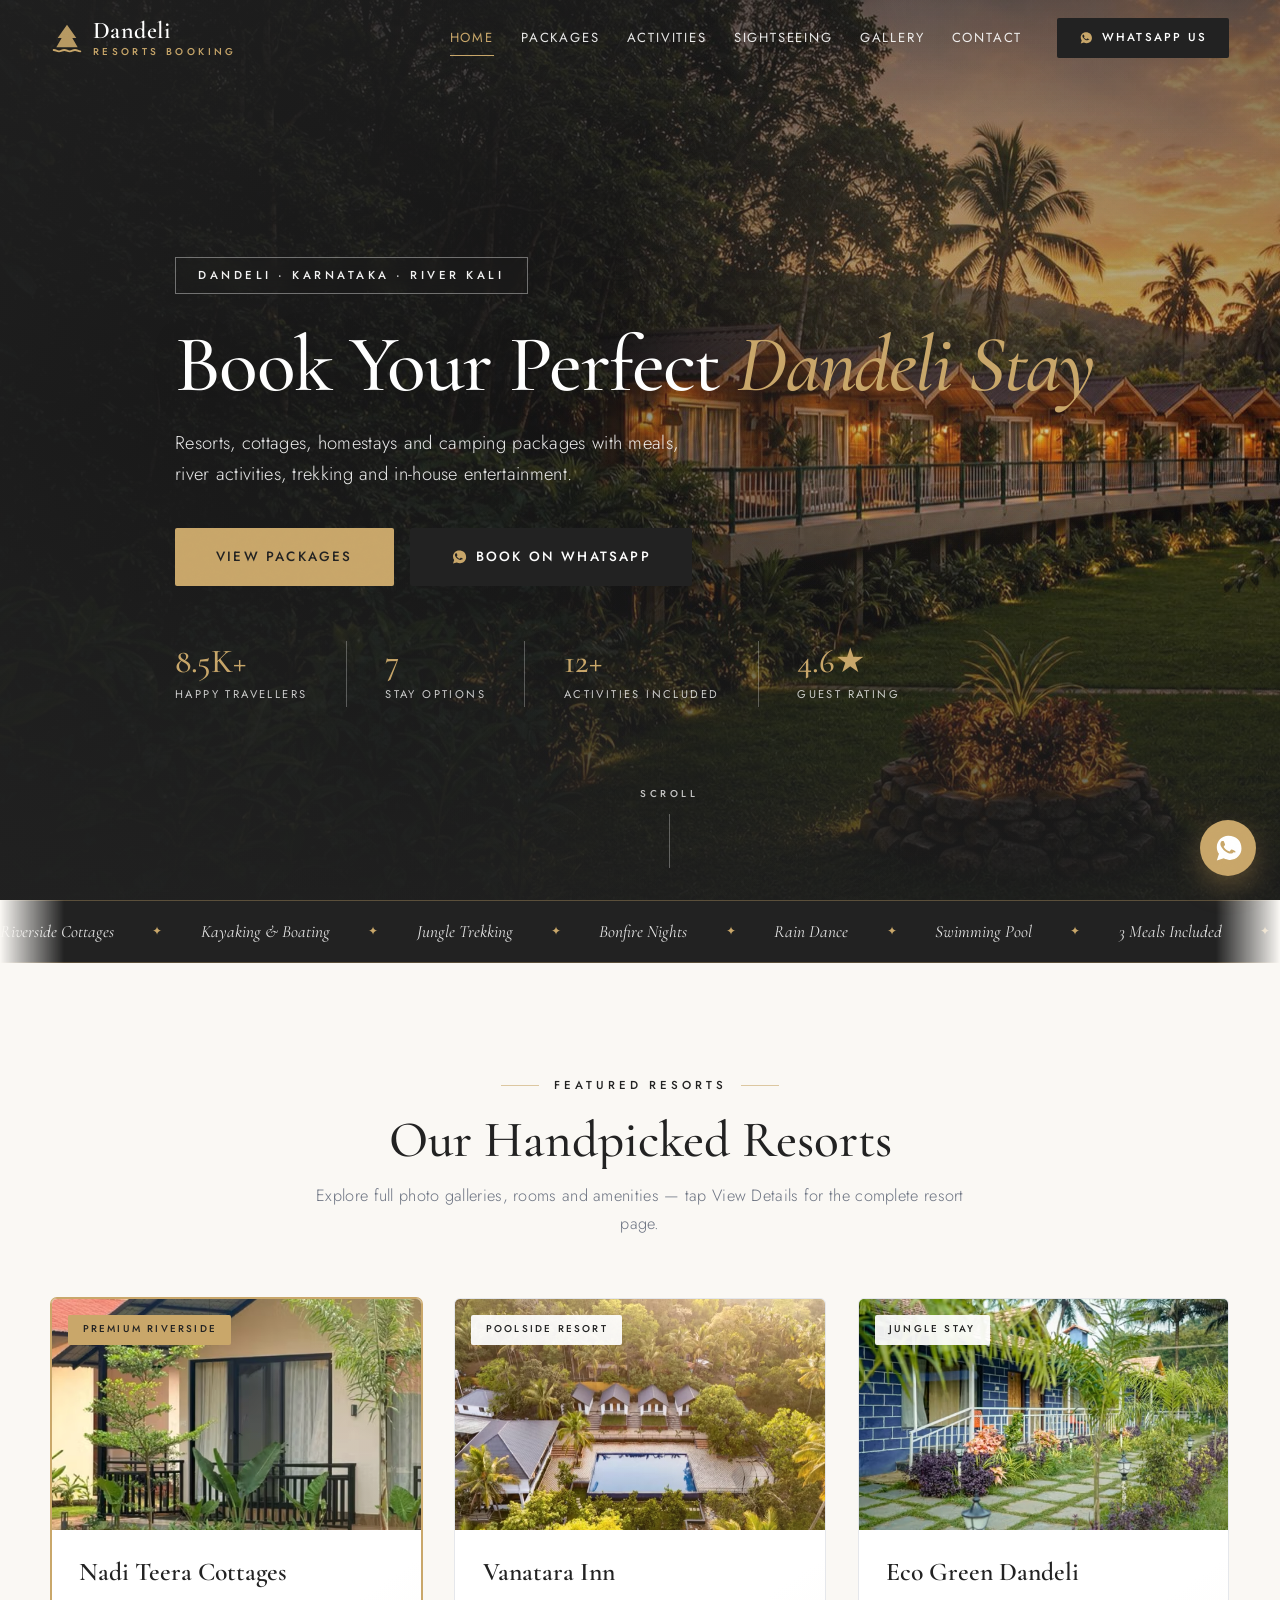
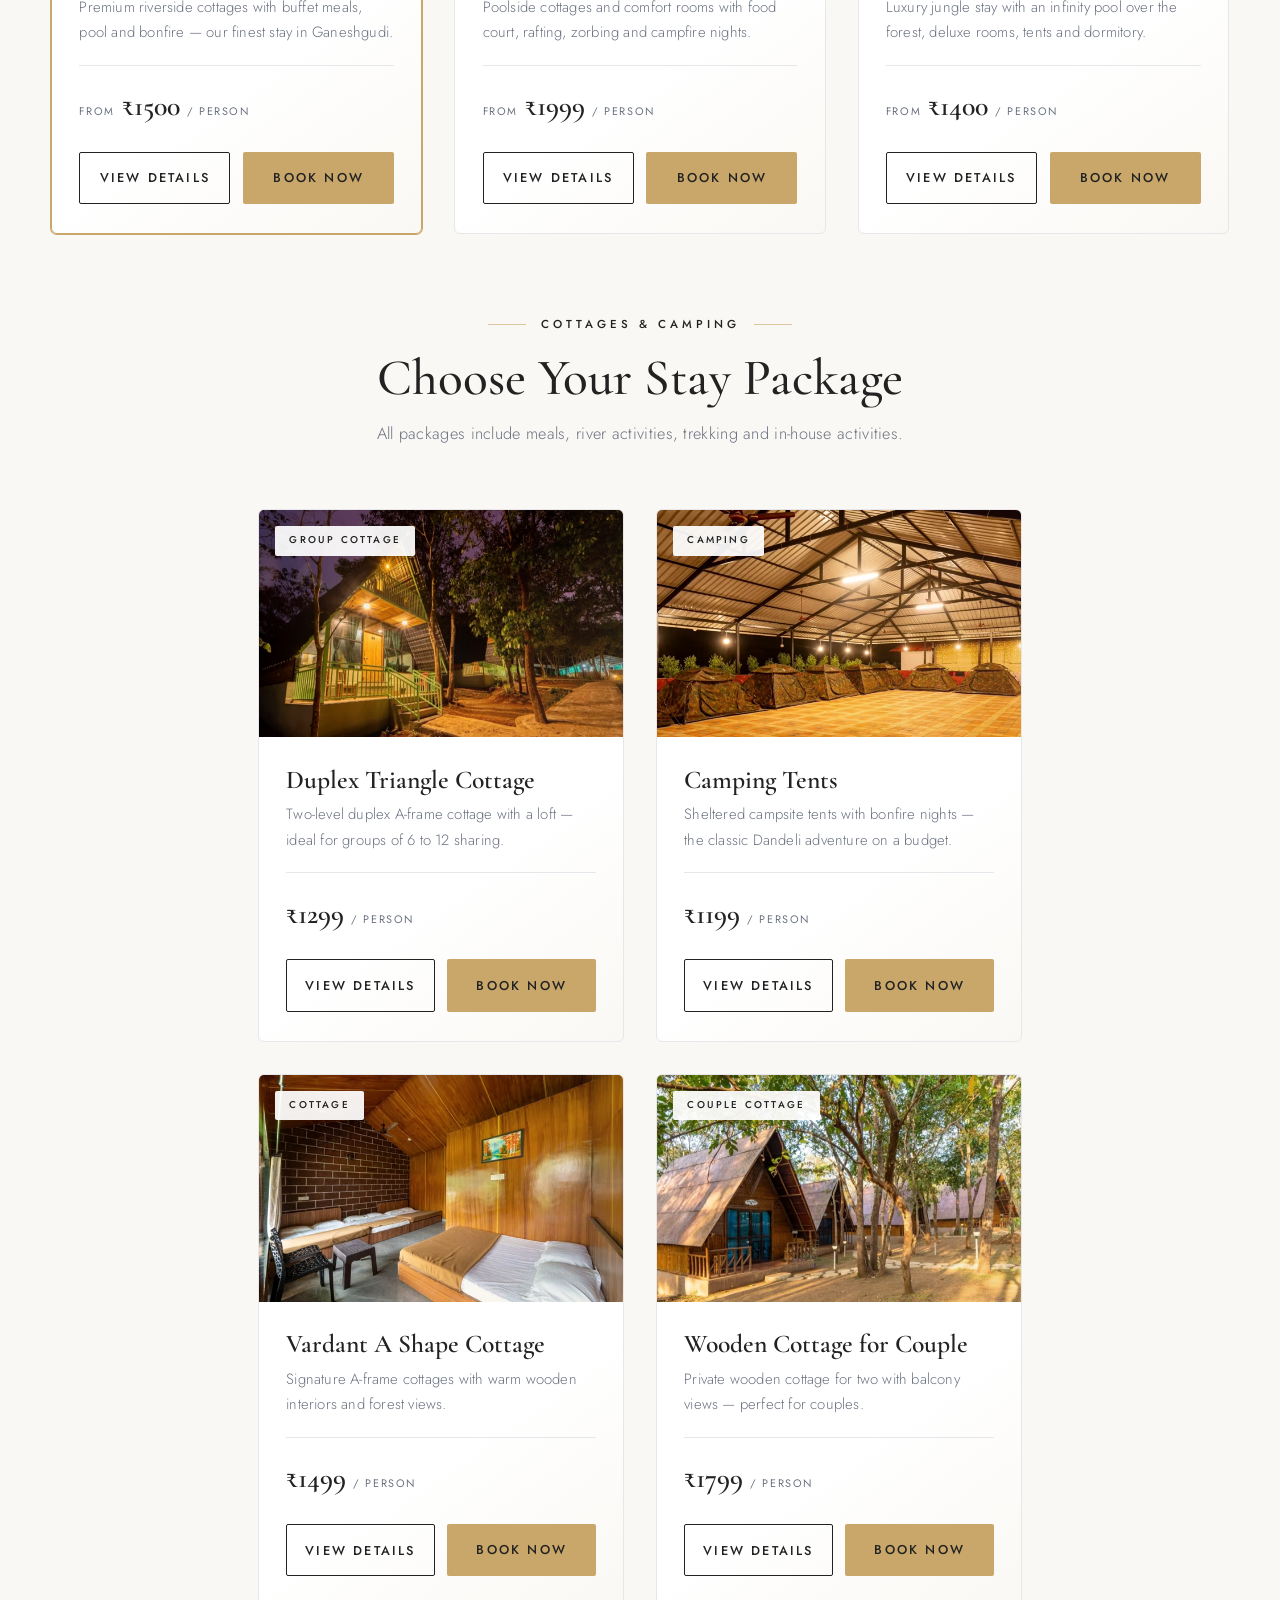
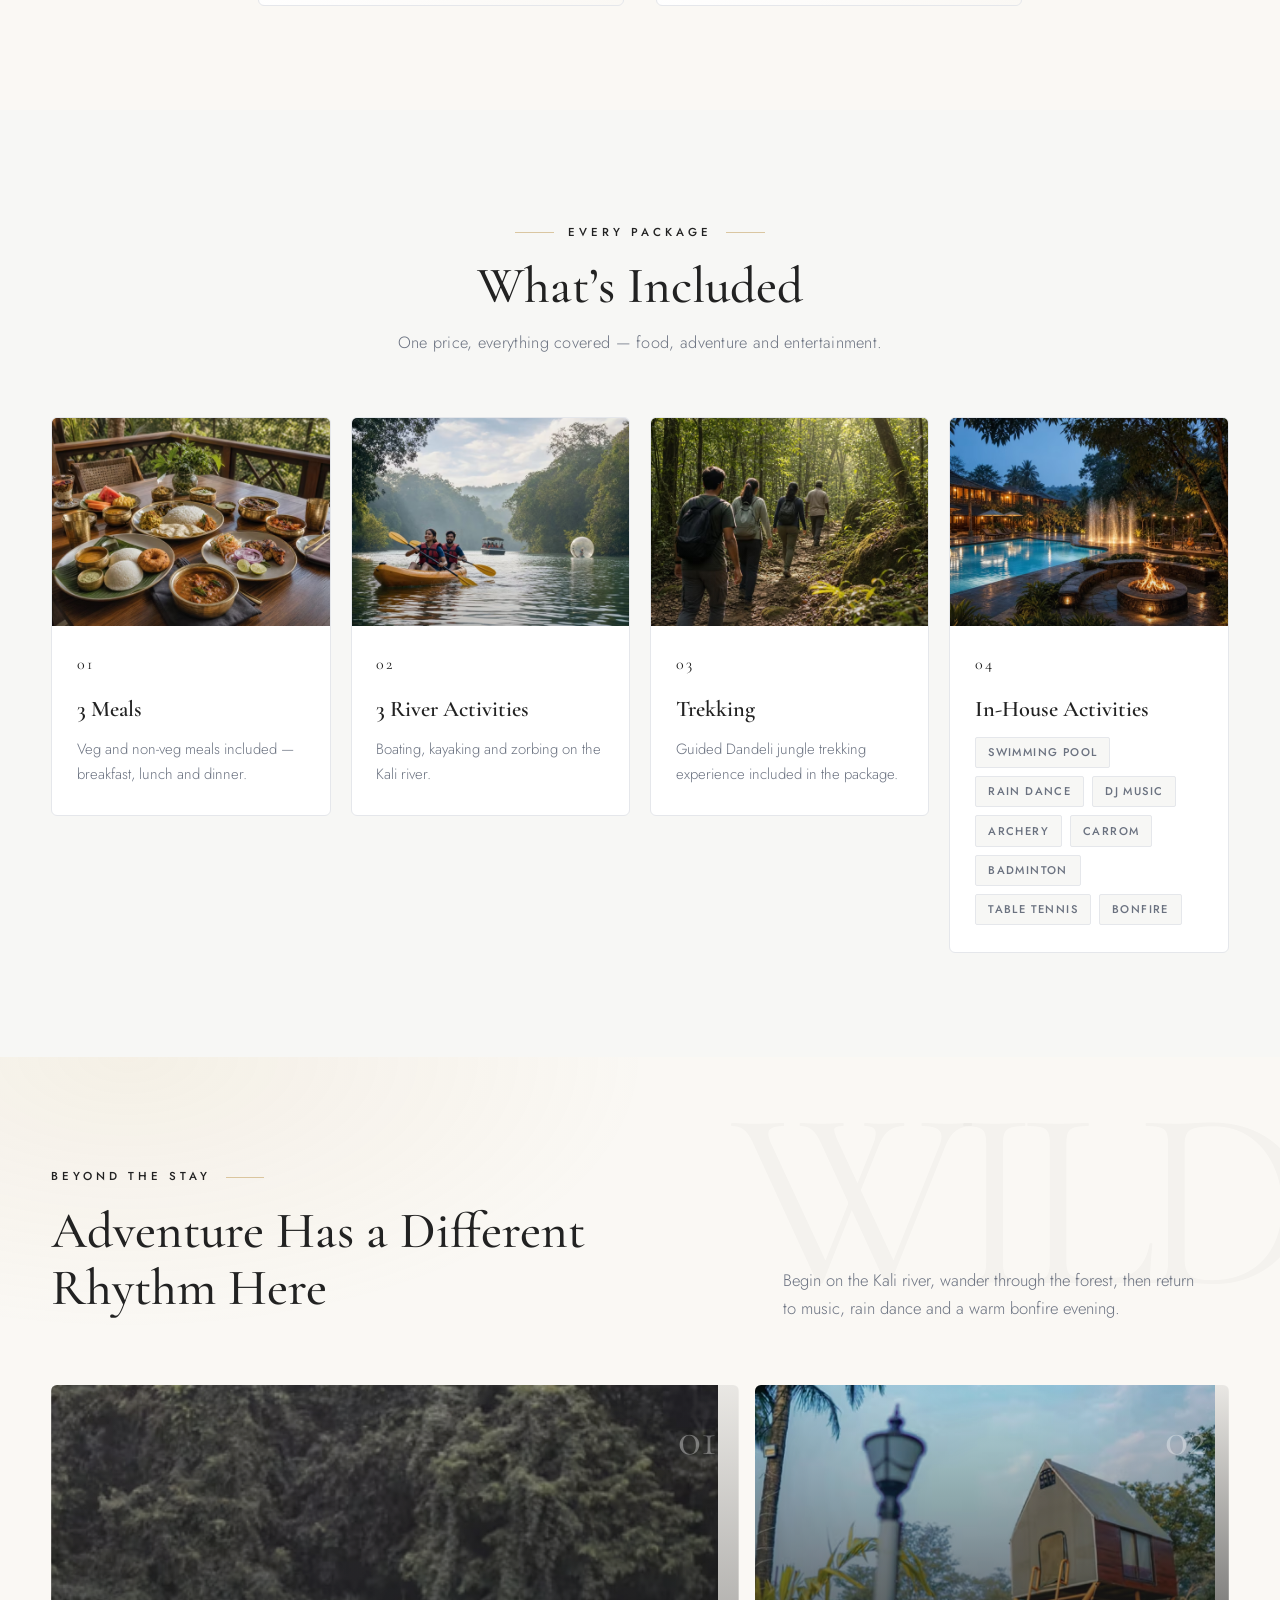
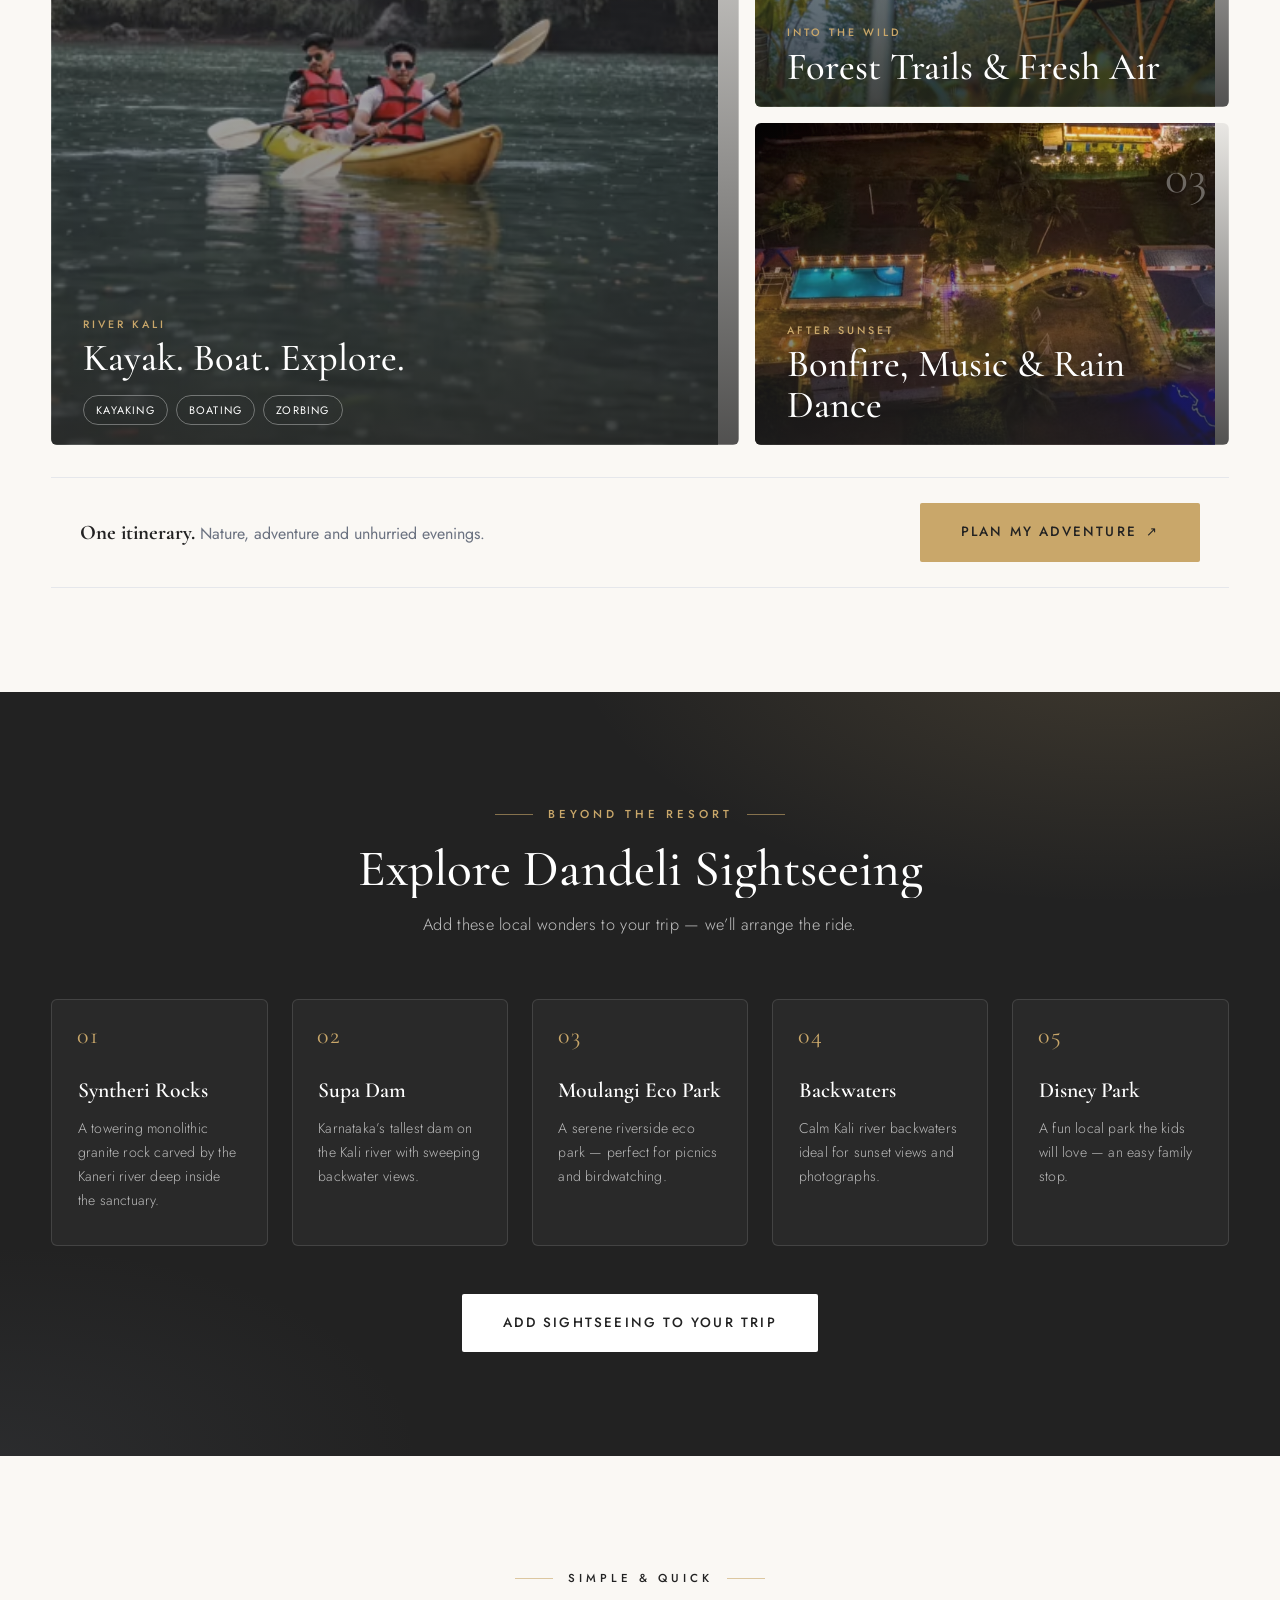
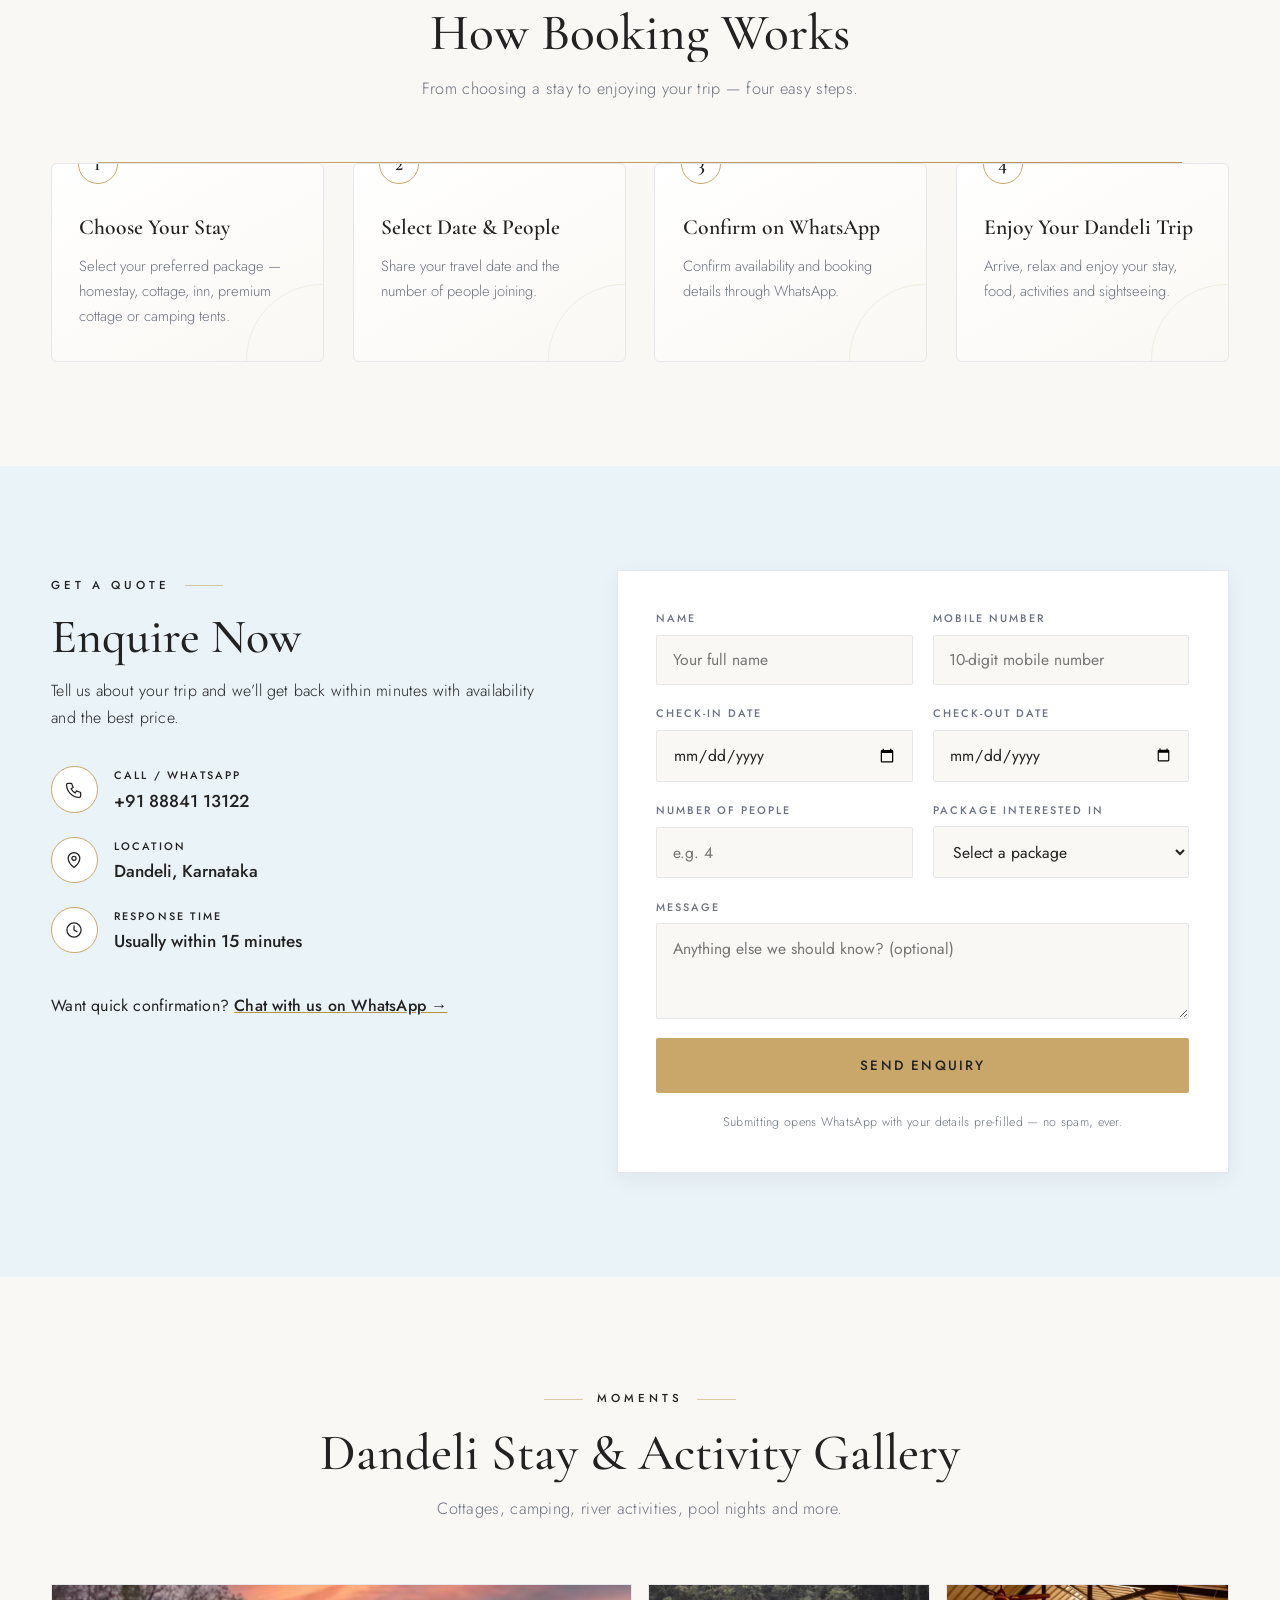
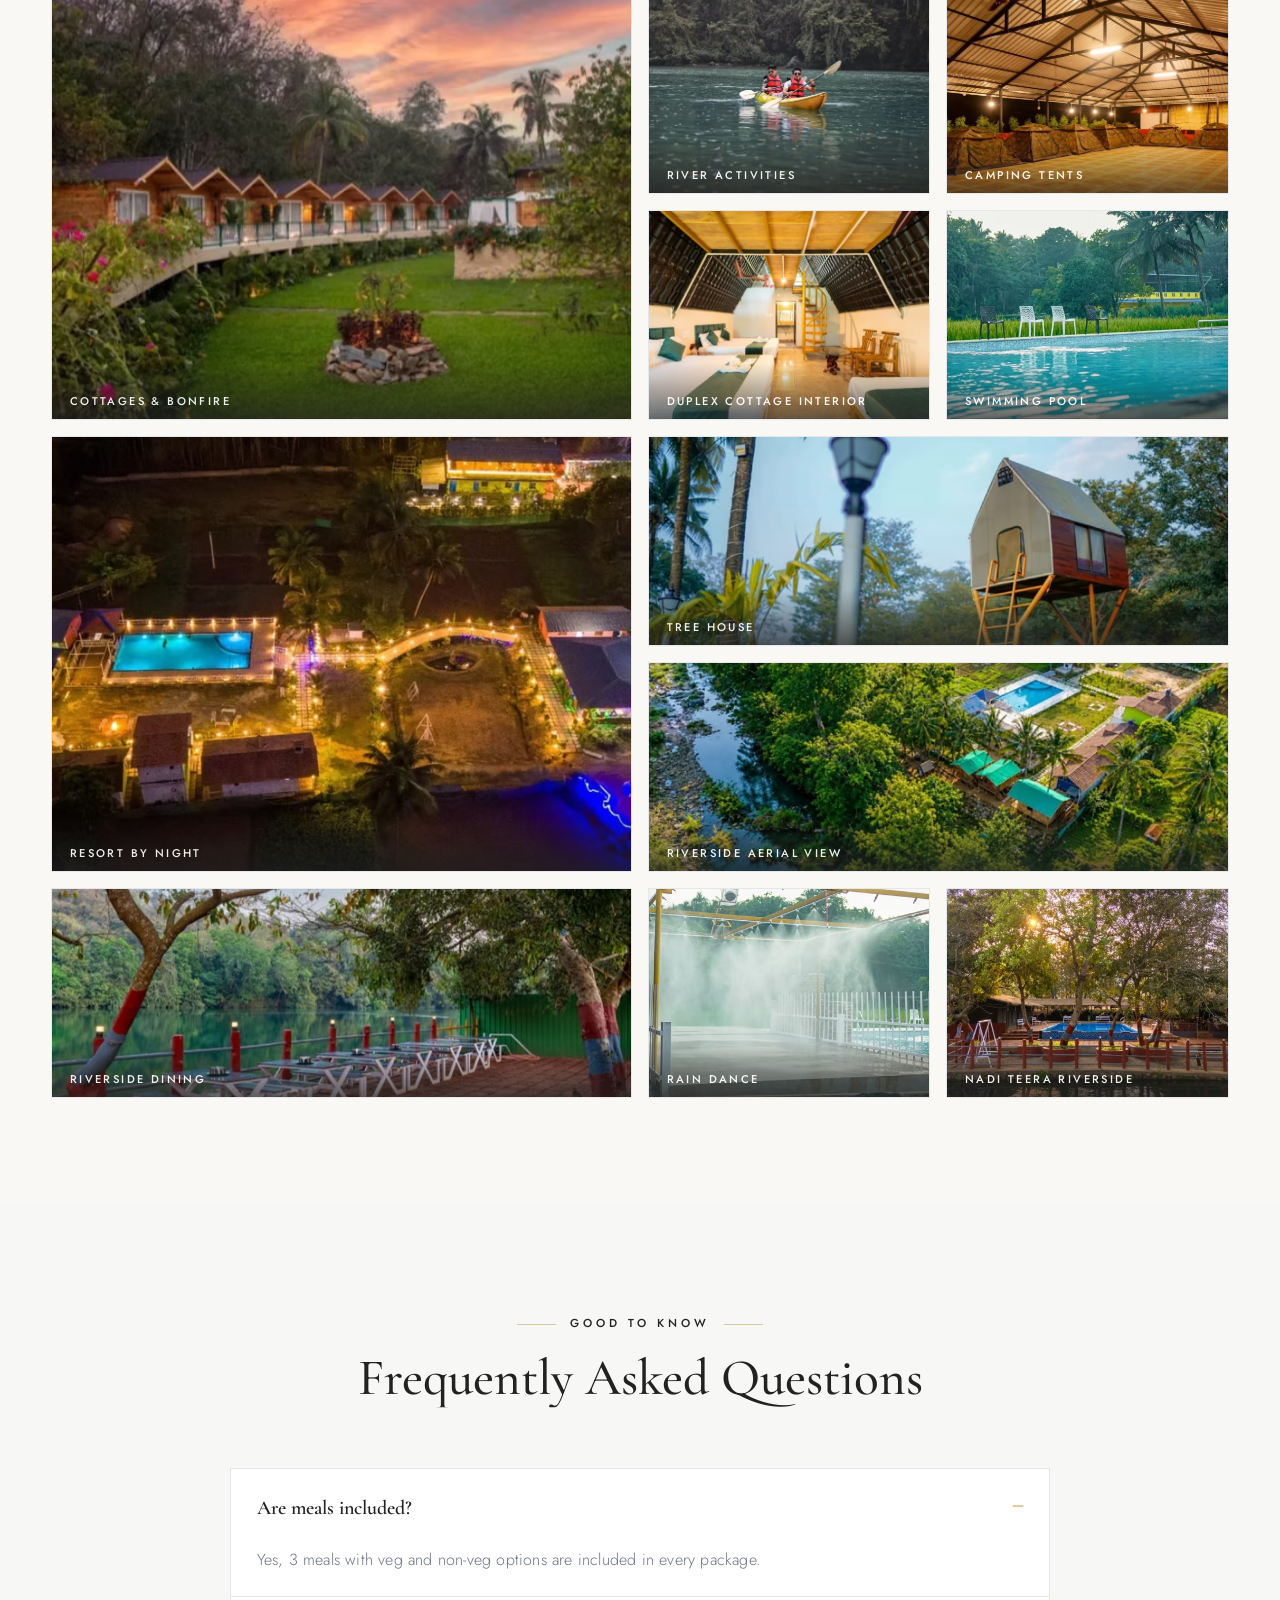
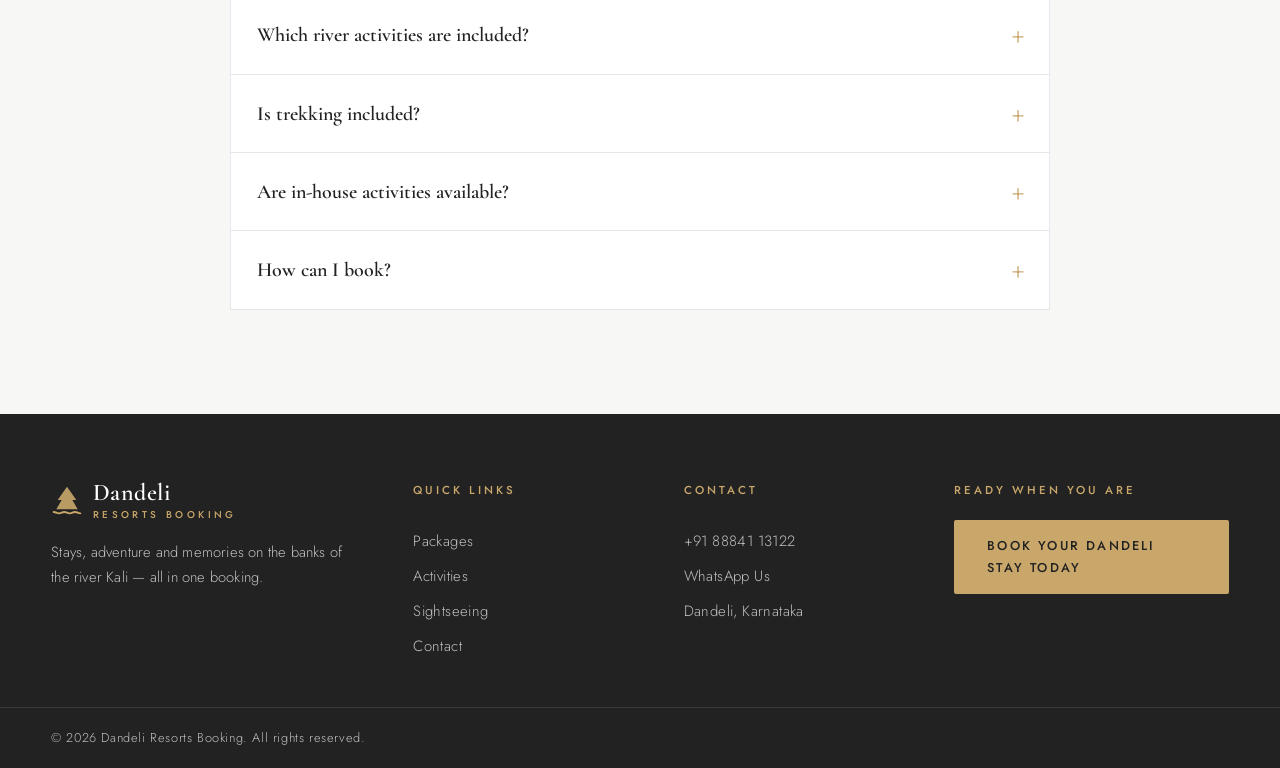
==== commit c79d0b00: "Interlink resort pages + stronger hero stats - Add "Other Stays in Dandeli" cross-link section to ea" ====
--- a/index.html
+++ b/index.html
@@ -85,10 +85,10 @@
         </a>
       </div>
       <ul class="hero-stats">
+        <li><strong data-count="8.5" data-decimals="1" data-suffix="K+">8.5K+</strong><span>Happy Travellers</span></li>
         <li><strong data-count="7">7</strong><span>Stay Options</span></li>
         <li><strong data-count="12" data-suffix="+">12+</strong><span>Activities Included</span></li>
-        <li><strong data-count="3">3</strong><span>Meals Included</span></li>
-        <li><strong data-count="1">1</strong><span>Local Booking Team</span></li>
+        <li><strong data-count="4.6" data-decimals="1" data-suffix="★">4.6★</strong><span>Guest Rating</span></li>
       </ul>
     </div>
     <a href="#packages" class="scroll-cue" aria-label="Scroll to packages"><span class="cue-label">Scroll</span><span class="cue-line"></span></a>
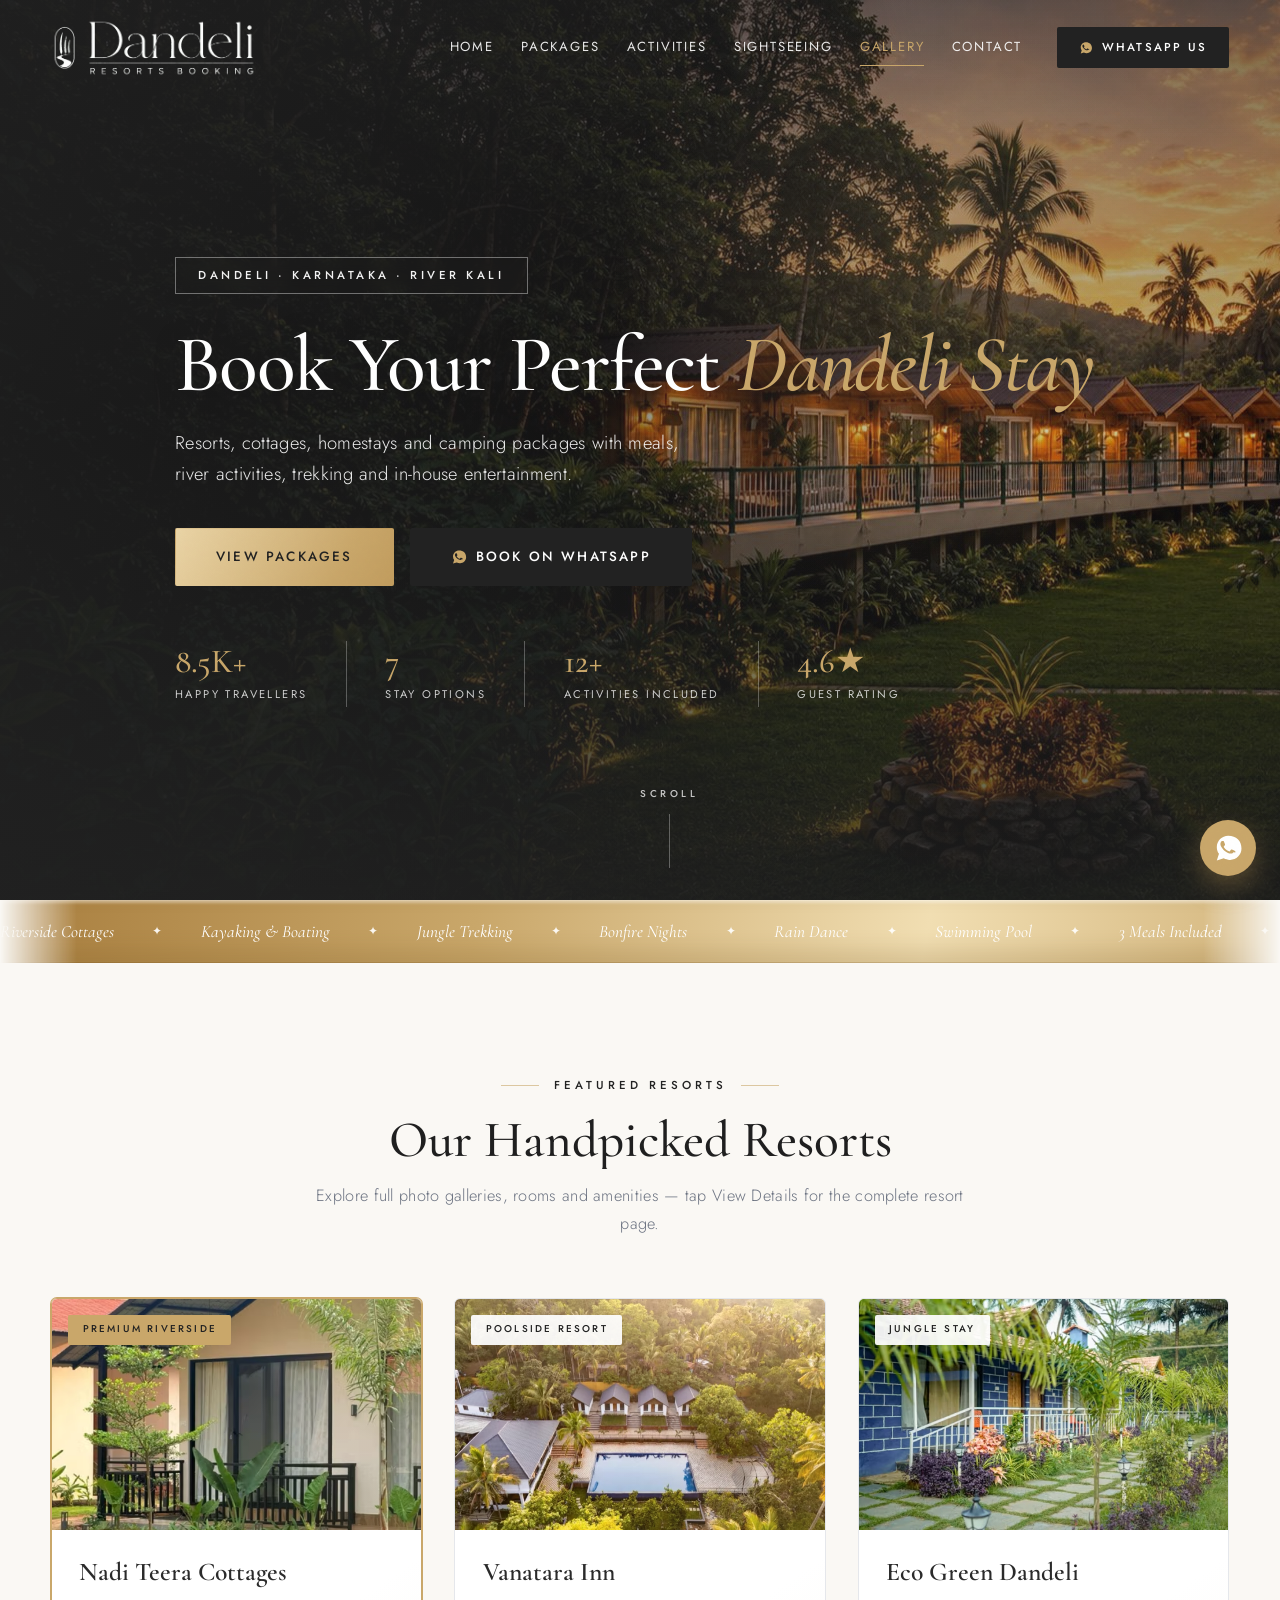
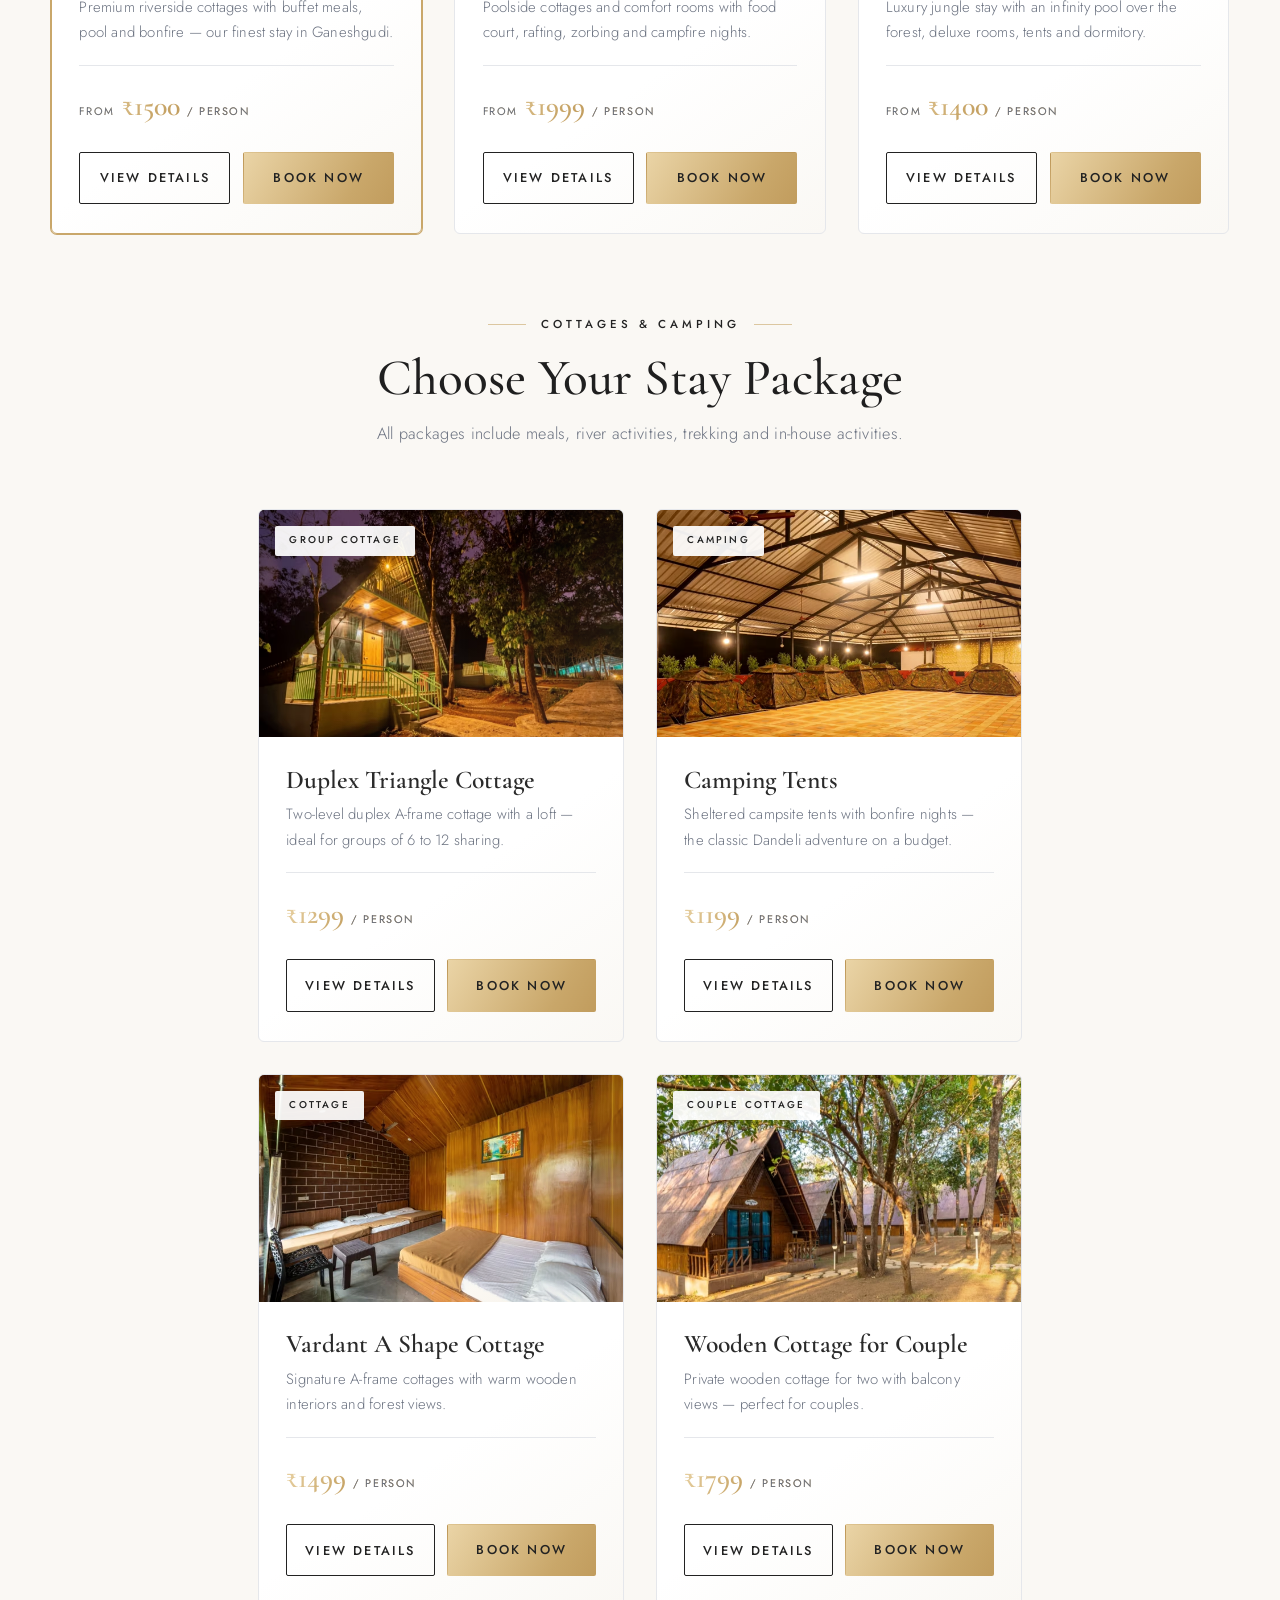
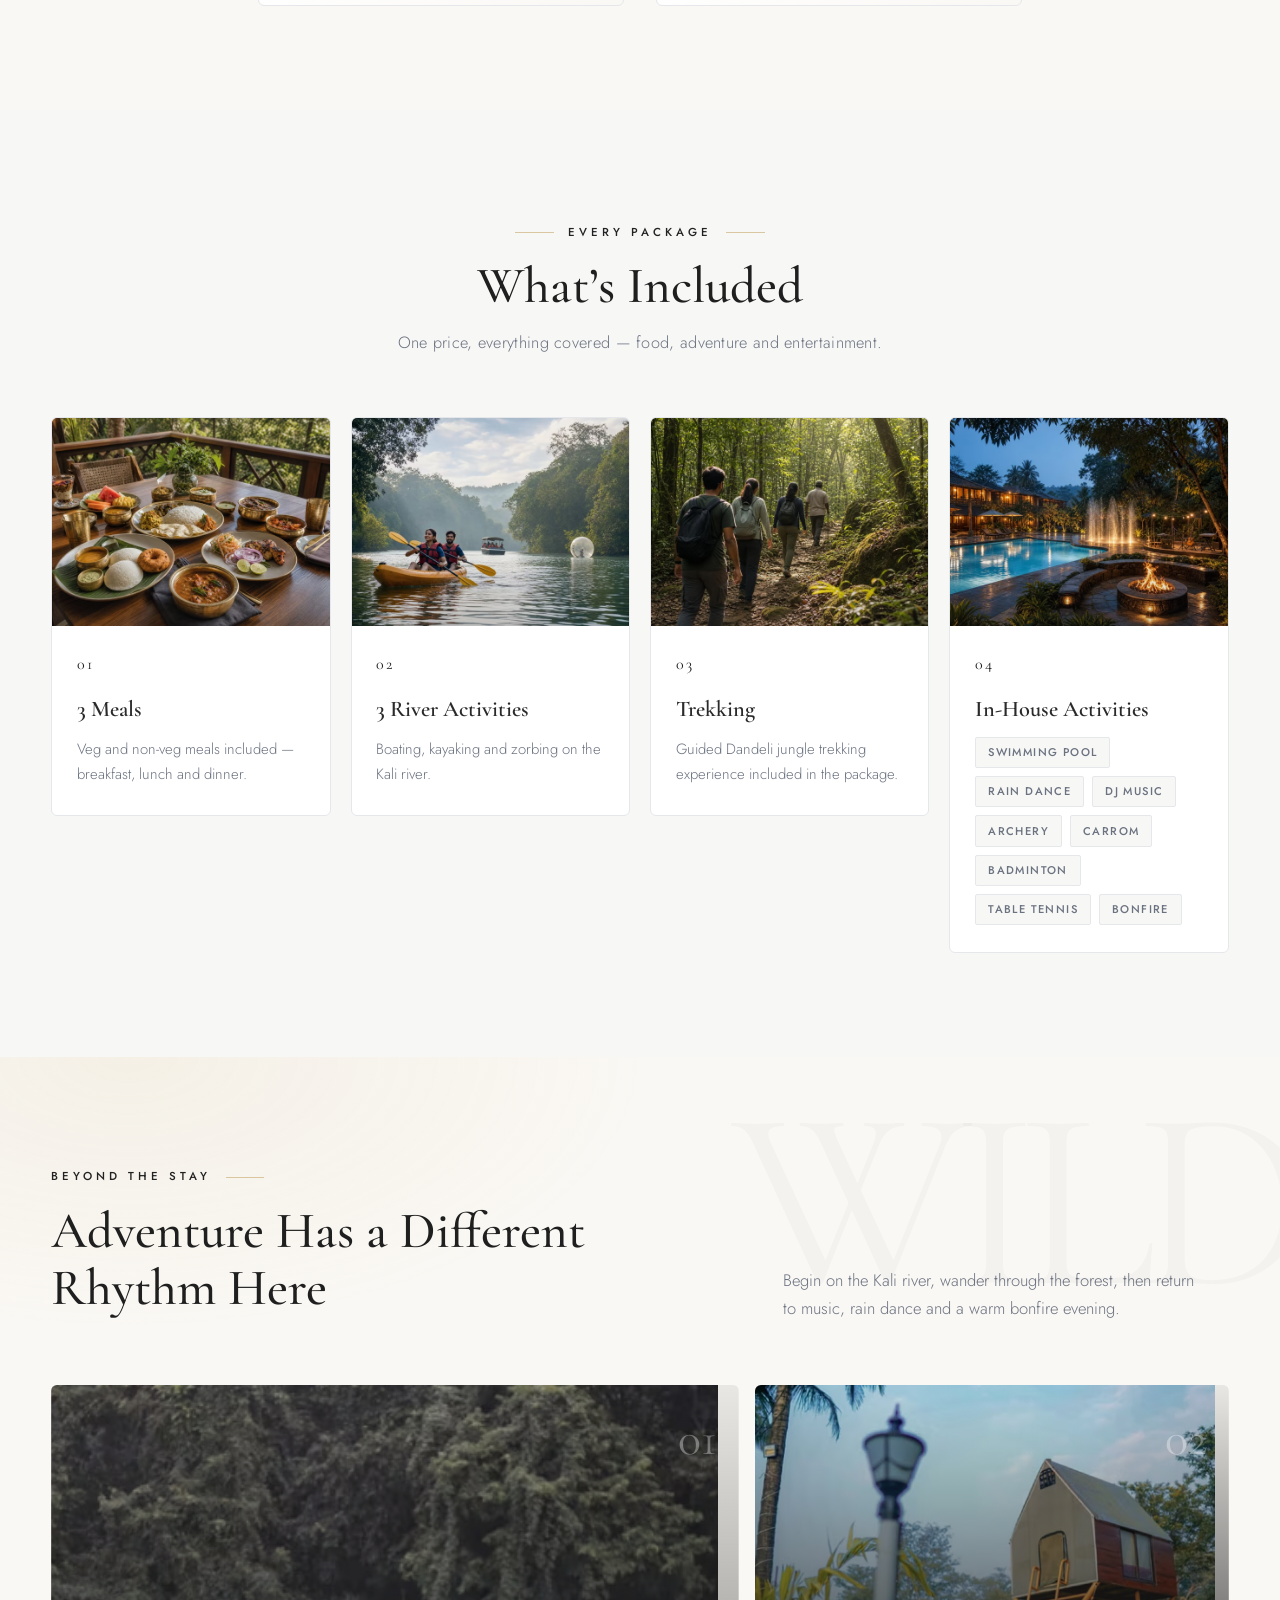
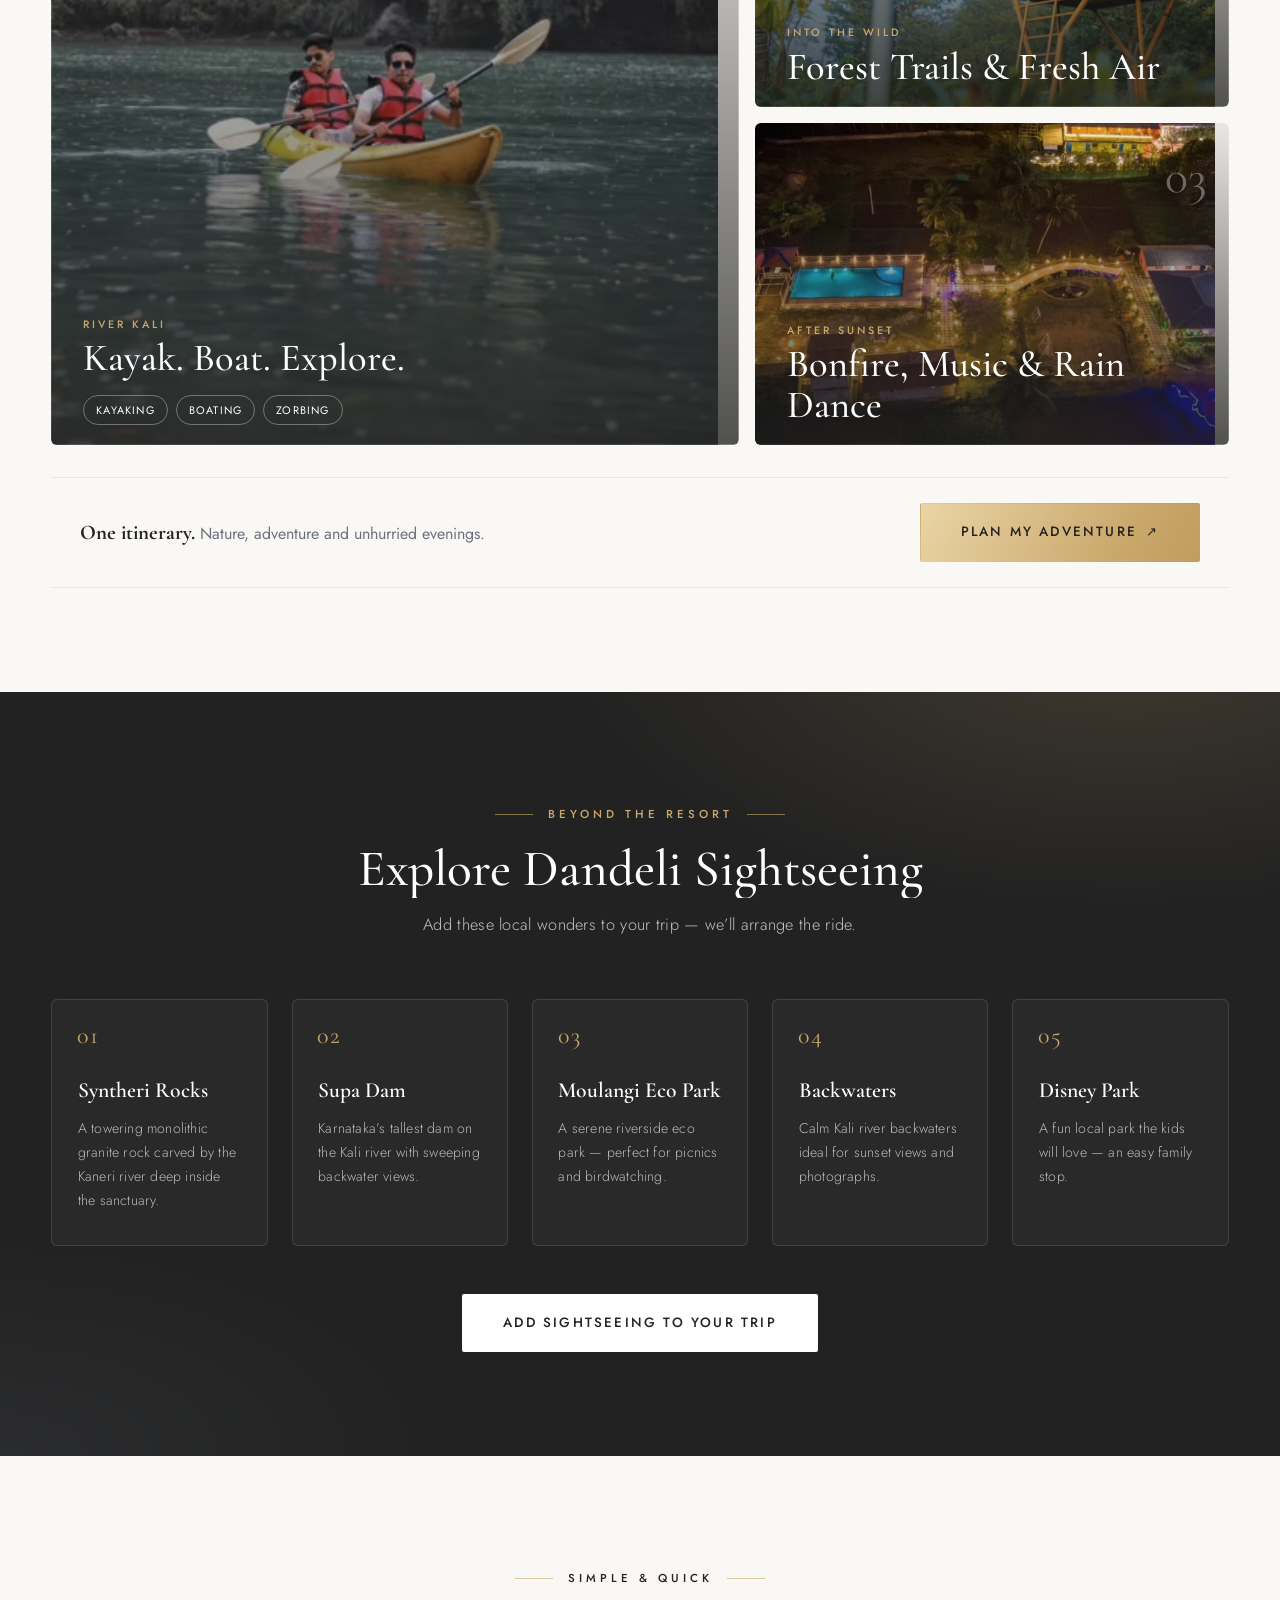
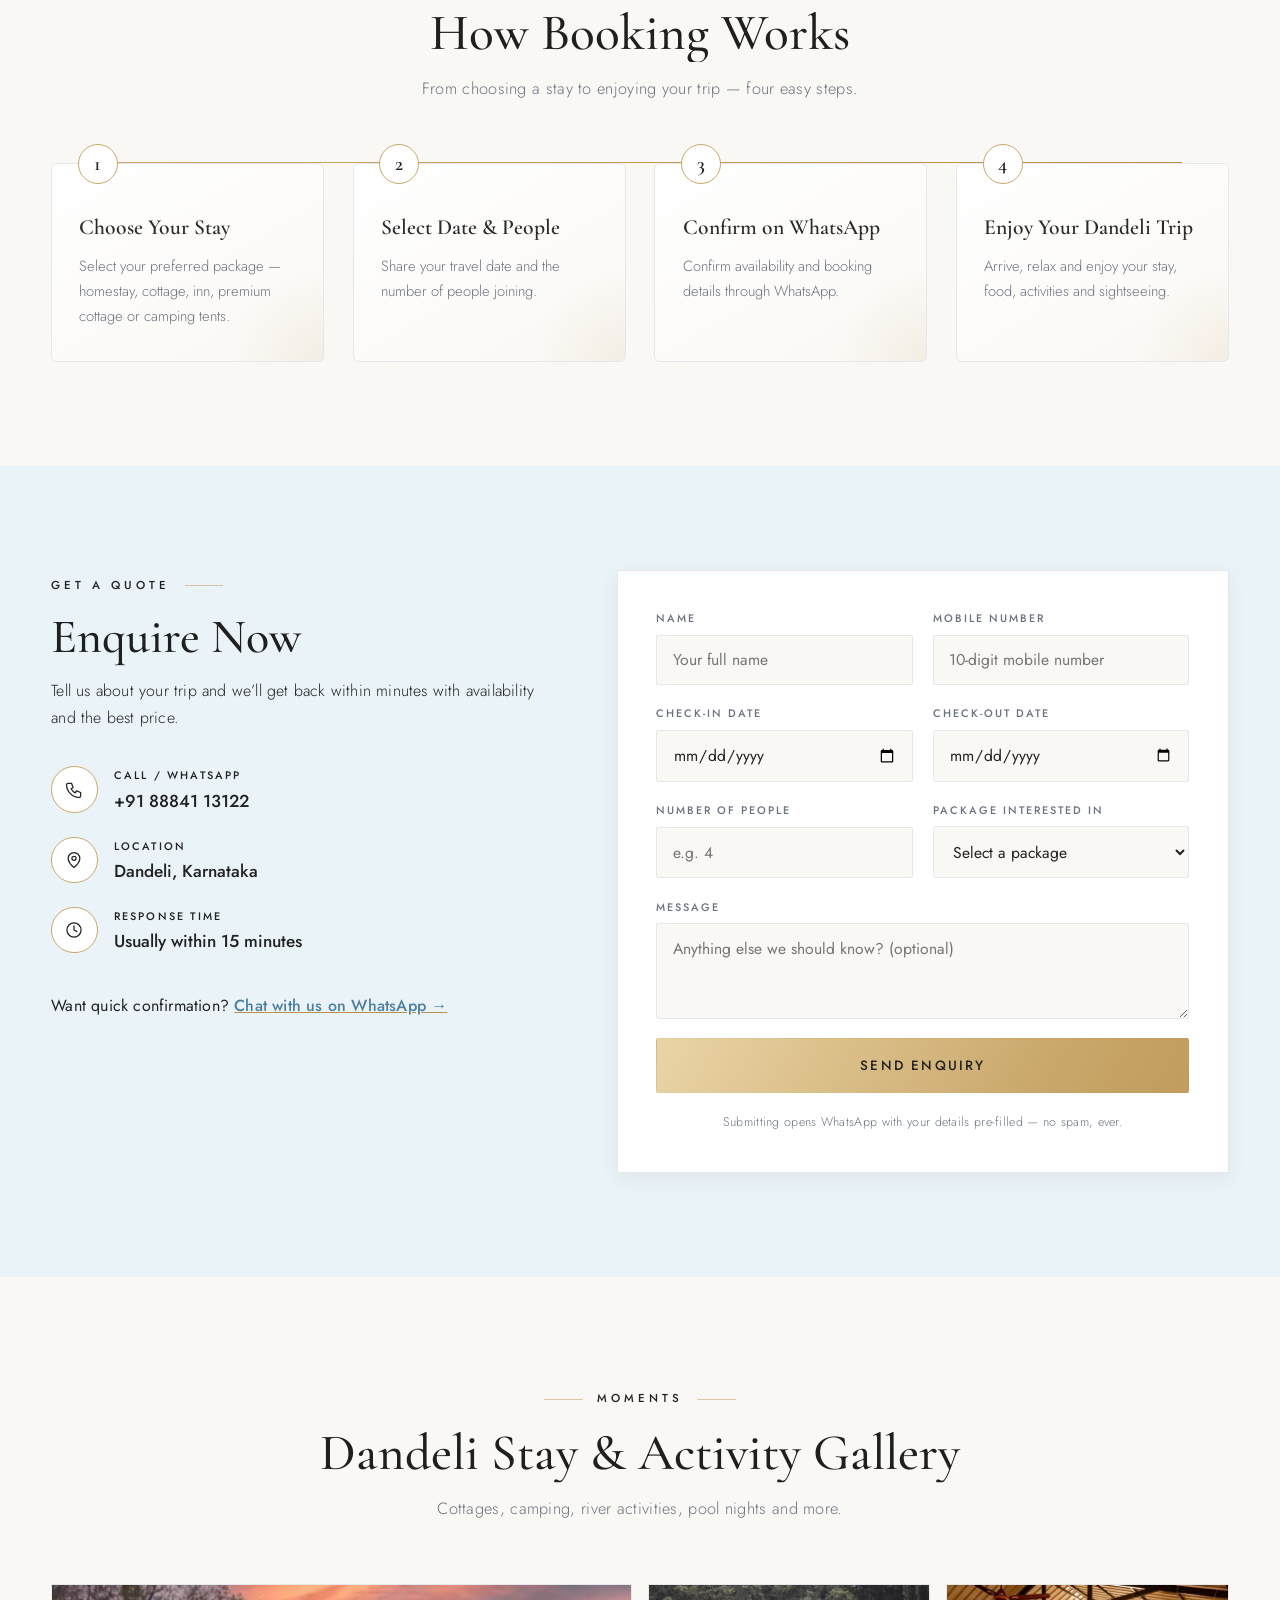
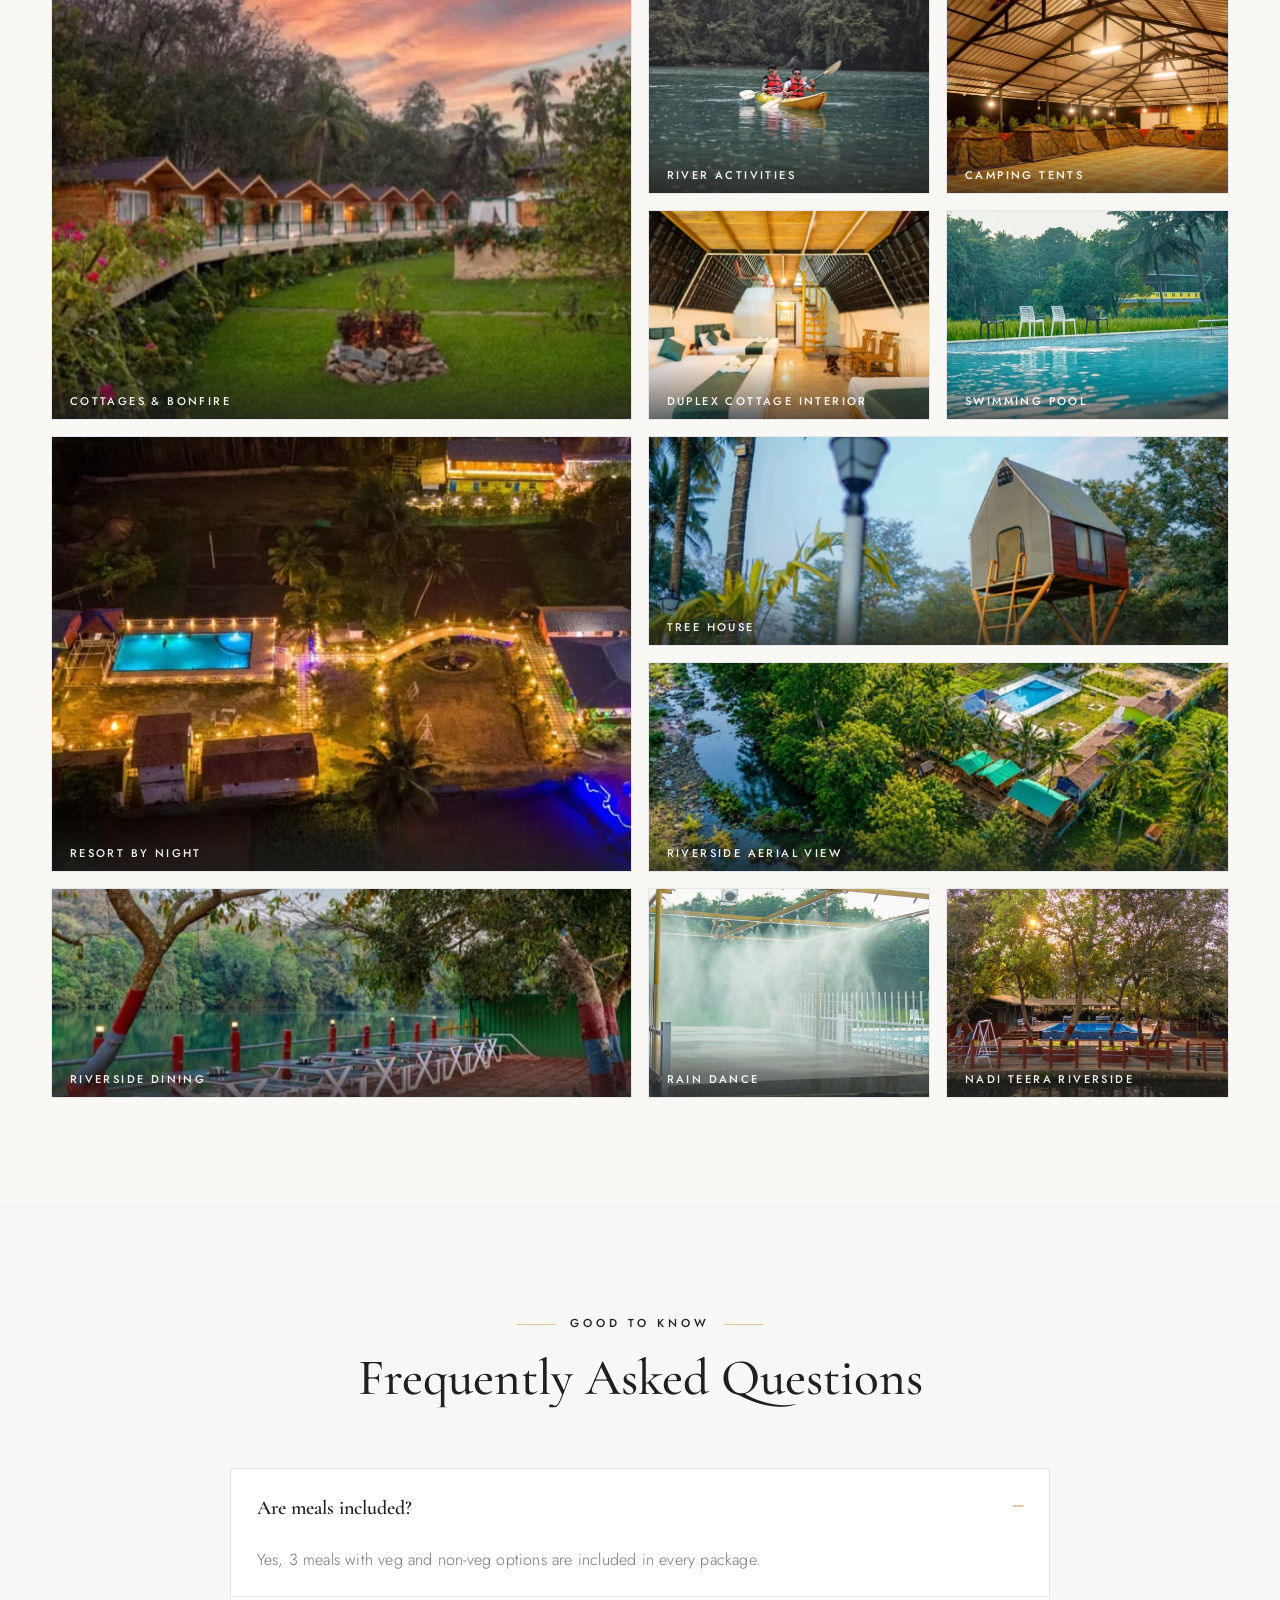
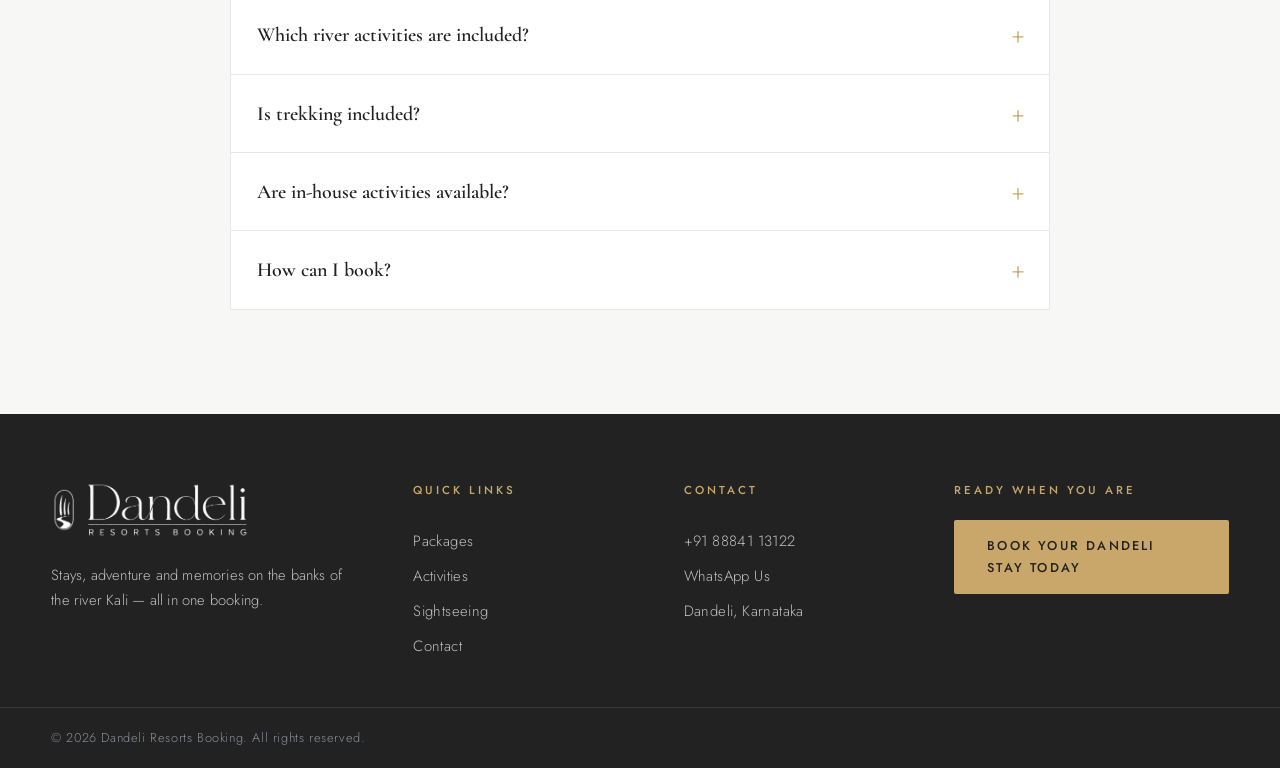
==== commit fb3d00f7: "Give the marquee a shiny radiant gold band Replace the flat gold with a metallic multi-stop champagn" ====
--- a/index.html
+++ b/index.html
@@ -40,11 +40,7 @@
   <header class="site-header" id="home">
     <div class="container header-inner">
       <a href="#home" class="brand">
-        <svg class="brand-icon" viewBox="0 0 24 24" fill="none" aria-hidden="true">
-          <path d="M12 2 5 12h3l-4 7h16l-4-7h3L12 2Z" fill="currentColor" opacity=".9"/>
-          <path d="M2 21c2 0 2 1 4 1s2-1 4-1 2 1 4 1 2-1 4-1 2 1 4 1" stroke="currentColor" stroke-width="1.4" stroke-linecap="round" fill="none"/>
-        </svg>
-        <span class="brand-text">Dandeli <em>Resorts Booking</em></span>
+        <img class="brand-logo" src="images/logo-white.png" alt="Dandeli Resorts Booking" width="900" height="262">
       </a>
 
       <nav class="main-nav" id="mainNav" aria-label="Main navigation">
@@ -569,11 +565,7 @@
     <div class="container footer-grid">
       <div class="footer-brand">
         <a href="#home" class="brand light">
-          <svg class="brand-icon" viewBox="0 0 24 24" fill="none" aria-hidden="true">
-            <path d="M12 2 5 12h3l-4 7h16l-4-7h3L12 2Z" fill="currentColor" opacity=".9"/>
-            <path d="M2 21c2 0 2 1 4 1s2-1 4-1 2 1 4 1 2-1 4-1 2 1 4 1" stroke="currentColor" stroke-width="1.4" stroke-linecap="round" fill="none"/>
-          </svg>
-          <span class="brand-text">Dandeli <em>Resorts Booking</em></span>
+          <img class="brand-logo" src="images/logo-white.png" alt="Dandeli Resorts Booking" width="900" height="262" loading="lazy">
         </a>
         <p>Stays, adventure and memories on the banks of the river Kali — all in one booking.</p>
       </div>
--- a/style.css
+++ b/style.css
@@ -12,7 +12,15 @@
   --gold-deep: #B8904F;
   --charcoal: #222222;
   --grey: #6B7280;
+  --heading: #1F1F1F;
+  --heading-2: #2A2A2A;
+  --body: #333333;
+  --muted: #8A8F98;
+  --link: #4F7F9F;
   --border: #E5E7EB;
+  /* metallic champagne sheen: light highlight -> gold -> deep gold */
+  --gold-sheen: linear-gradient(120deg, #EAD4A6 0%, #C9A76A 46%, #B8904F 82%, #E4CB98 100%);
+  --gold-sheen-dark: linear-gradient(135deg, #D8BC85 0%, #B8904F 60%, #9C7638 100%);
   --wa: #C9A76A;
   --wa-dark: #B8904F;
   --shadow: 0 18px 44px rgba(34, 34, 34, 0.10);
@@ -28,7 +36,7 @@
 
 body {
   font-family: var(--font-body);
-  color: var(--charcoal);
+  color: var(--body);
   background: var(--warm);
   line-height: 1.7;
   font-weight: 400;
@@ -83,8 +91,8 @@
 .btn:hover { transform: translateY(-1px); }
 .btn .ico { width: 1.2em; height: 1.2em; flex: none; }
 
-.btn-primary { background: var(--gold); color: var(--charcoal); }
-.btn-primary:hover { background: var(--gold-deep); }
+.btn-primary { background: var(--gold-sheen); background-size: 160% 160%; color: var(--charcoal); }
+.btn-primary:hover { background: var(--gold-sheen-dark); background-size: 160% 160%; box-shadow: 0 10px 26px rgba(184, 144, 79, .34); }
 
 .btn-whatsapp { background: var(--charcoal); color: var(--white); }
 .btn-whatsapp .ico { color: var(--wa); }
@@ -139,6 +147,15 @@
   transition: color .25s ease;
 }
 .site-header.scrolled .brand { color: var(--charcoal); }
+.brand-logo {
+  display: block;
+  width: auto;
+  height: 60px;
+  max-width: min(230px, 56vw);
+  object-fit: contain;
+  transition: filter .25s ease, opacity .25s ease;
+}
+.site-header.scrolled .brand-logo { filter: invert(1); }
 .brand-icon { width: 32px; height: 32px; color: var(--gold); }
 .brand-text {
   font-family: var(--font-head);
@@ -256,7 +273,15 @@
   margin-bottom: 1.2rem;
   text-shadow: 0 4px 28px rgba(34, 34, 34, .35);
 }
-.hero h1 .accent { color: var(--gold); font-style: italic; }
+.gold-shine,
+.hero h1 .accent {
+  font-style: italic;
+  color: var(--gold-deep);
+  background: var(--gold-sheen);
+  -webkit-background-clip: text;
+  background-clip: text;
+  -webkit-text-fill-color: transparent;
+}
 .hero-sub {
   font-size: clamp(1rem, 2vw, 1.15rem);
   font-weight: 300;
@@ -321,7 +346,7 @@
   font-family: var(--font-head);
   font-size: clamp(2.2rem, 4.5vw, 3.2rem);
   font-weight: 500;
-  color: var(--charcoal);
+  color: var(--heading);
   margin-bottom: .8rem;
   line-height: 1.12;
 }
@@ -389,7 +414,7 @@
   font-family: var(--font-head);
   font-size: 1.6rem;
   font-weight: 600;
-  color: var(--charcoal);
+  color: var(--heading-2);
   margin-bottom: .45rem;
   line-height: 1.2;
 }
@@ -404,7 +429,15 @@
   font-family: var(--font-head);
   font-size: 1.75rem;
   font-weight: 600;
-  color: var(--charcoal);
+  color: var(--gold-deep);
+  background: var(--gold-sheen);
+  -webkit-background-clip: text;
+  background-clip: text;
+  -webkit-text-fill-color: transparent;
+}
+.pkg-price small, .pkg-price .from {
+  -webkit-text-fill-color: var(--grey);
+  color: var(--grey);
 }
 .pkg-price small {
   font-size: .68rem;
@@ -435,7 +468,7 @@
 .include-card:hover { transform: translateY(-4px); box-shadow: var(--shadow-sm); }
 .include-card h3 {
   font-family: var(--font-head);
-  color: var(--charcoal);
+  color: var(--heading-2);
   font-size: 1.4rem;
   font-weight: 600;
   margin-bottom: .55rem;
@@ -483,7 +516,7 @@
 .feat-body { padding: 1.5rem 1.6rem 1.7rem; }
 .feat-body h3 {
   font-family: var(--font-head);
-  color: var(--charcoal);
+  color: var(--heading-2);
   font-size: 1.5rem;
   font-weight: 600;
   margin-bottom: .3rem;
@@ -579,7 +612,7 @@
   font-family: var(--font-head);
   font-size: 1.35rem;
   font-weight: 600;
-  color: var(--charcoal);
+  color: var(--heading-2);
   margin-bottom: .5rem;
 }
 .step p { color: var(--grey); font-size: .92rem; font-weight: 300; }
@@ -599,7 +632,7 @@
   font-family: var(--font-head);
   font-size: clamp(2.2rem, 4.5vw, 3rem);
   font-weight: 500;
-  color: var(--charcoal);
+  color: var(--heading);
   margin-bottom: .8rem;
   line-height: 1.1;
 }
@@ -635,7 +668,7 @@
 .contact-list a:hover { color: var(--charcoal); text-decoration: underline; text-decoration-color: var(--gold-deep); }
 
 .enquiry-info > p.quick-cta { font-weight: 400; color: var(--charcoal); }
-.quick-cta a { color: var(--charcoal); text-decoration: underline; text-decoration-color: var(--gold-deep); font-weight: 500; }
+.quick-cta a { color: var(--link); text-decoration: underline; text-decoration-color: var(--gold-deep); font-weight: 500; }
 .quick-cta a:hover { text-decoration: underline; }
 
 .enquiry-form {
@@ -750,7 +783,7 @@
 }
 .faq-item[open] summary::after { content: "−"; }
 .faq-item p { padding: 0 1.6rem 1.4rem; color: var(--grey); font-weight: 300; letter-spacing: .2px; }
-.faq-item p a { color: var(--charcoal); font-weight: 500; text-decoration-color: var(--gold-deep); }
+.faq-item p a { color: var(--link); font-weight: 500; text-decoration-color: var(--gold-deep); }
 
 /* ---------- Footer ---------- */
 .site-footer {
@@ -764,6 +797,7 @@
   padding: 4.2rem 0 3rem;
 }
 .brand.light { color: var(--white); }
+.footer-brand .brand-logo { height: 58px; max-width: 240px; }
 .footer-brand p { margin-top: 1rem; font-size: .92rem; font-weight: 300; max-width: 300px; letter-spacing: .2px; }
 
 .site-footer h3 {
@@ -797,6 +831,7 @@
   font-size: .8rem;
   font-weight: 300;
   letter-spacing: .6px;
+  color: var(--muted);
 }
 
 /* ---------- Floating WhatsApp ---------- */
@@ -1014,14 +1049,36 @@
 
 /* Amenity marquee ribbon */
 .marquee {
-  background: var(--charcoal);
+  position: relative;
+  background: linear-gradient(100deg, #A87E3E 0%, #C9A76A 17%, #F1DEB2 33%, #CBAA6E 49%, #B8904F 66%, #EAD9AE 83%, #B8904F 100%);
+  background-size: 220% auto;
+  animation: marqueeSheen 7s linear infinite;
   overflow: hidden;
-  border-top: 1px solid rgba(201, 167, 106, .35);
-  border-bottom: 1px solid rgba(201, 167, 106, .35);
-  -webkit-mask-image: linear-gradient(90deg, transparent, var(--charcoal) 5%, var(--charcoal) 95%, transparent);
-  mask-image: linear-gradient(90deg, transparent, var(--charcoal) 5%, var(--charcoal) 95%, transparent);
+  border-top: 1px solid rgba(255, 255, 255, .45);
+  border-bottom: 1px solid rgba(120, 85, 30, .35);
+  box-shadow: inset 0 2px 3px rgba(255, 255, 255, .38), inset 0 -10px 22px rgba(120, 85, 30, .22);
+  -webkit-mask-image: linear-gradient(90deg, transparent, #000 6%, #000 94%, transparent);
+  mask-image: linear-gradient(90deg, transparent, #000 6%, #000 94%, transparent);
+}
+@keyframes marqueeSheen { to { background-position: 220% center; } }
+/* moving glint that sweeps across the gold band */
+.marquee::before {
+  content: "";
+  position: absolute;
+  inset: 0;
+  z-index: 1;
+  pointer-events: none;
+  background: linear-gradient(105deg, transparent 38%, rgba(255, 255, 255, .55) 48%, rgba(255, 255, 255, .12) 55%, transparent 64%);
+  transform: translateX(-120%);
+  animation: marqueeGlint 6.5s ease-in-out infinite;
+}
+@keyframes marqueeGlint {
+  0% { transform: translateX(-120%); }
+  55%, 100% { transform: translateX(120%); }
 }
 .marquee-track {
+  position: relative;
+  z-index: 2;
   display: inline-flex;
   align-items: center;
   gap: 2.4rem;
@@ -1035,12 +1092,12 @@
   font-family: var(--font-head);
   font-style: italic;
   font-size: 1.08rem;
-  color: rgba(255, 255, 255, .88);
+  color: var(--white);
 }
 .marquee-track i {
   font-style: normal;
   font-size: .72rem;
-  color: var(--gold);
+  color: rgba(255, 255, 255, .9);
 }
 @keyframes marquee { to { transform: translateX(-50%); } }
 
@@ -1079,6 +1136,8 @@
   .hero-kicker, .hero h1, .hero-sub, .hero-ctas, .hero-stats li, .scroll-cue { animation: none; }
   .hero h1 .accent { animation: none; background: none; -webkit-text-fill-color: currentColor; color: var(--gold); }
   .marquee-track { animation: none; }
+  .marquee { animation: none; background-position: center; }
+  .marquee::before { animation: none; opacity: 0; }
   .cue-line::after { animation: none; }
   .lightbox:not([hidden]), .lightbox:not([hidden]) img { animation: none; }
   .reveal { transition-delay: 0s; }
@@ -1095,6 +1154,20 @@
 @media (max-width: 640px) {
   .container { width: 90%; }
 
+  .brand-logo { height: 50px; max-width: 180px; }
+  .site-header .brand {
+    width: 34px;
+    height: 58px;
+    overflow: hidden;
+    flex: 0 0 34px;
+  }
+  .site-header .brand-logo {
+    height: 78px;
+    width: auto;
+    max-width: none;
+    transform: translateX(-3px);
+  }
+  .footer-brand .brand-logo { height: 54px; max-width: 210px; }
   .brand-text { font-size: 1.28rem; }
   .brand-text em { font-size: .55rem; letter-spacing: 2.6px; }
   .brand-icon { width: 27px; height: 27px; }
@@ -1479,21 +1552,11 @@
 .steps.path-active::before { transform: scaleX(1); }
 .step {
   border-radius: 6px;
-  background: linear-gradient(150deg, var(--white), var(--warm));
-  overflow: hidden;
-}
-.step::after {
-  content: "";
-  position: absolute;
-  width: 150px;
-  height: 150px;
-  right: -75px;
-  bottom: -75px;
-  border: 1px solid rgba(184, 144, 79, .13);
-  border-radius: 50%;
-  transition: transform .6s var(--ease-premium);
-}
-.step:hover::after { transform: scale(1.25); }
+  background:
+    radial-gradient(150px 150px at bottom right, rgba(184, 144, 79, .10), transparent 60%),
+    linear-gradient(150deg, var(--white), var(--warm));
+}
+.step::after { content: none; }
 .step-num { z-index: 2; }
 
 /* Animated FAQ disclosure */
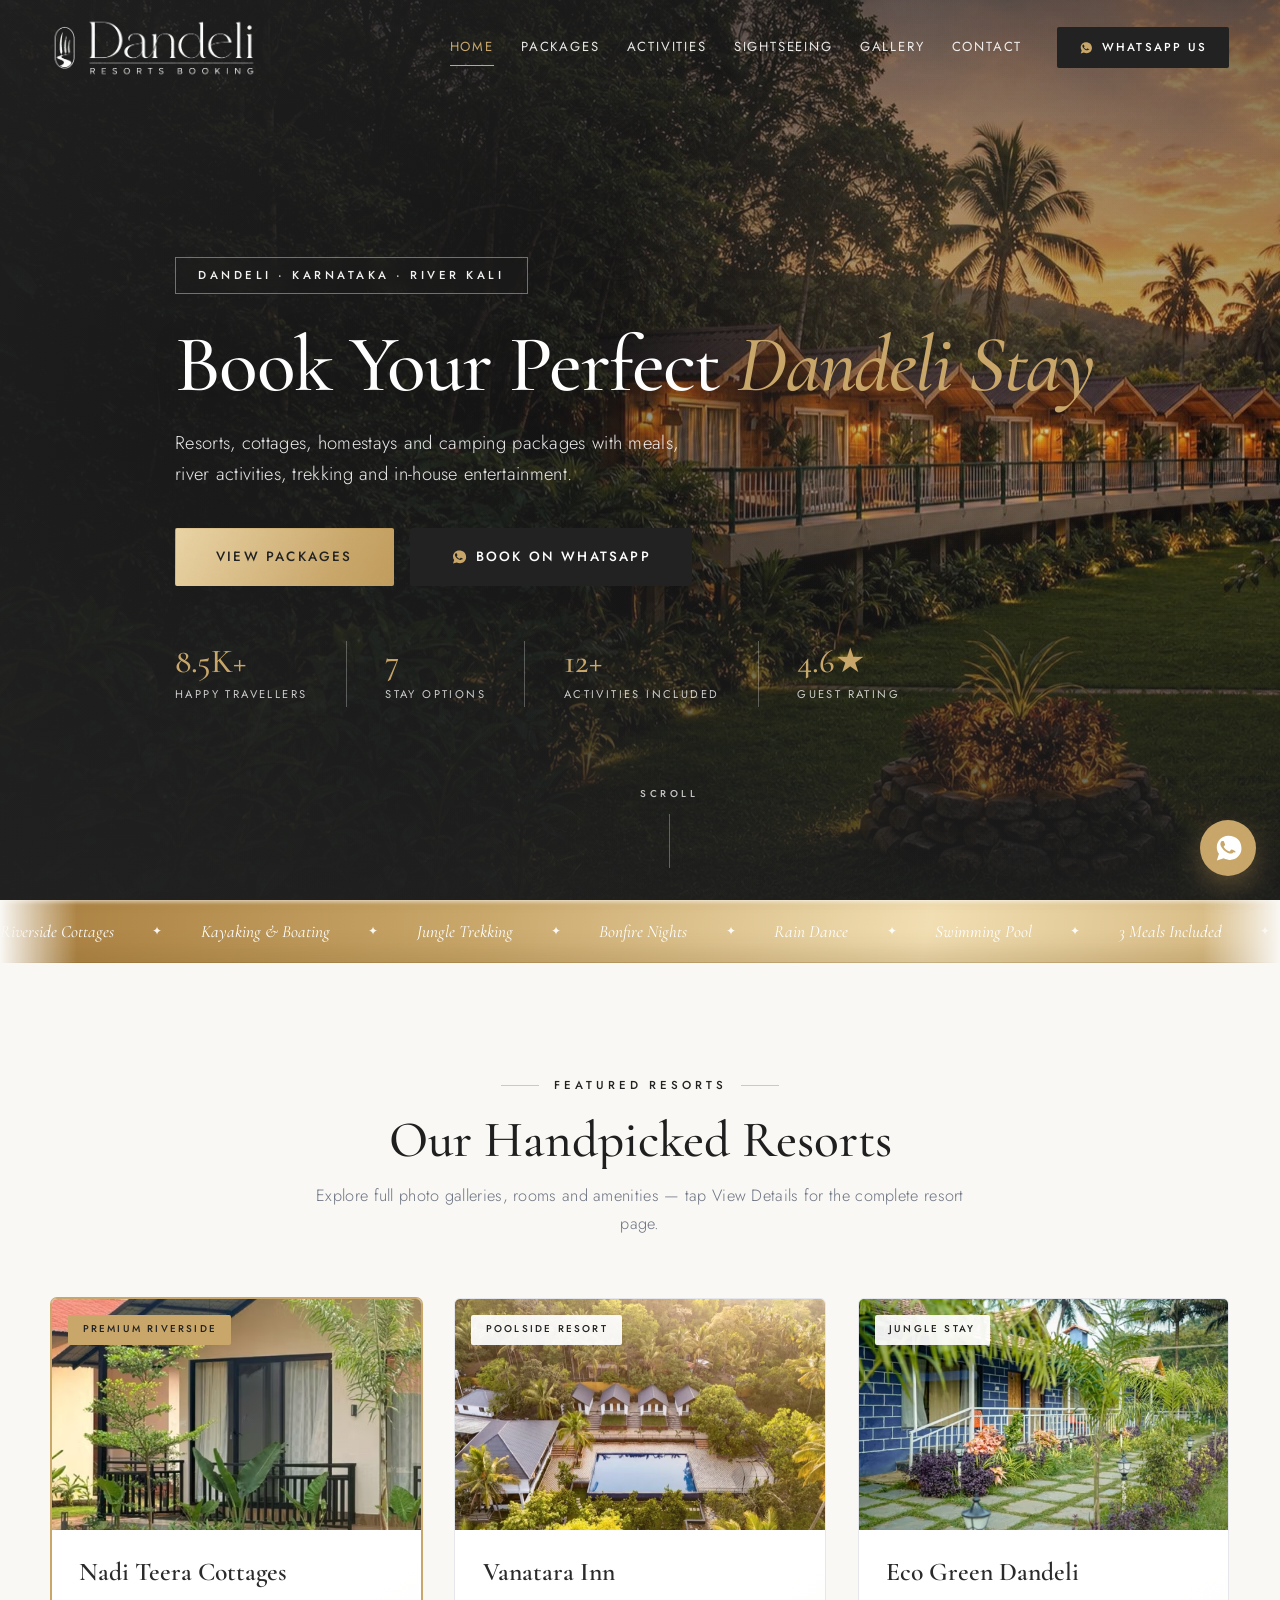
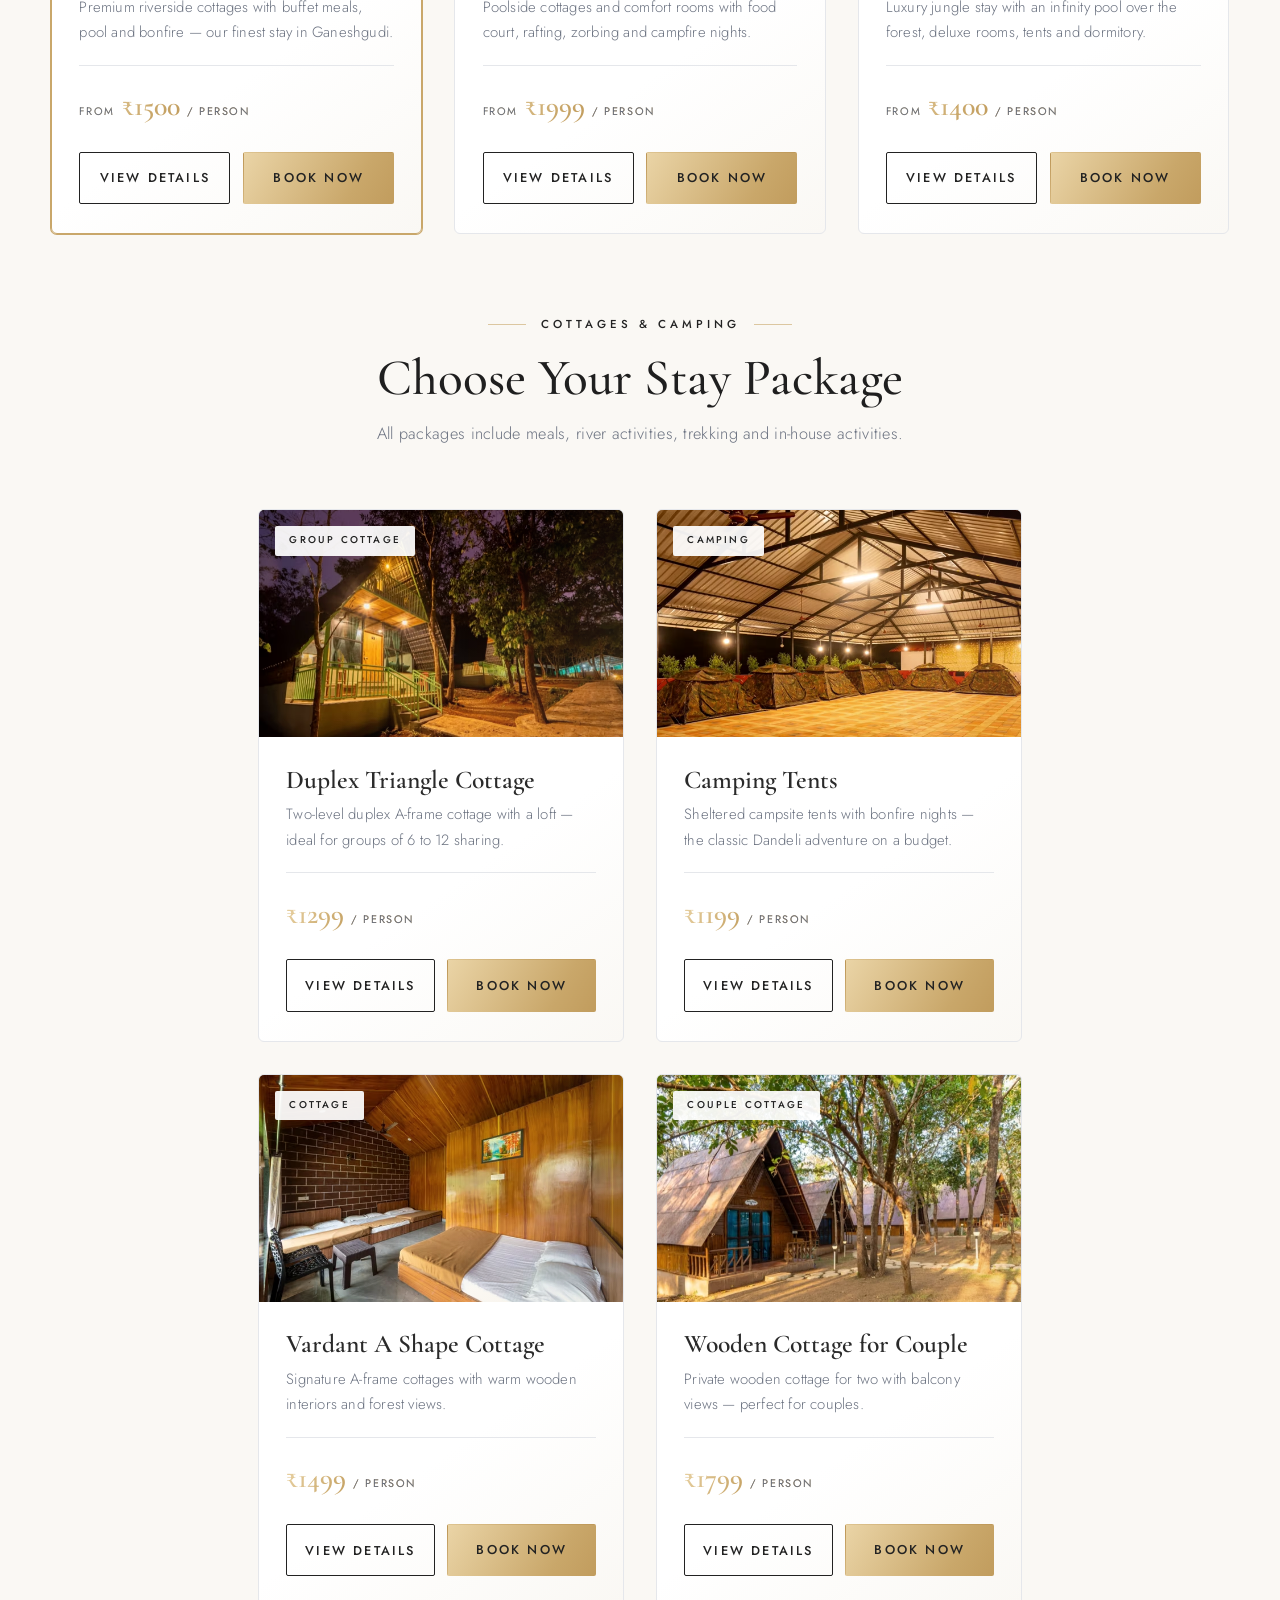
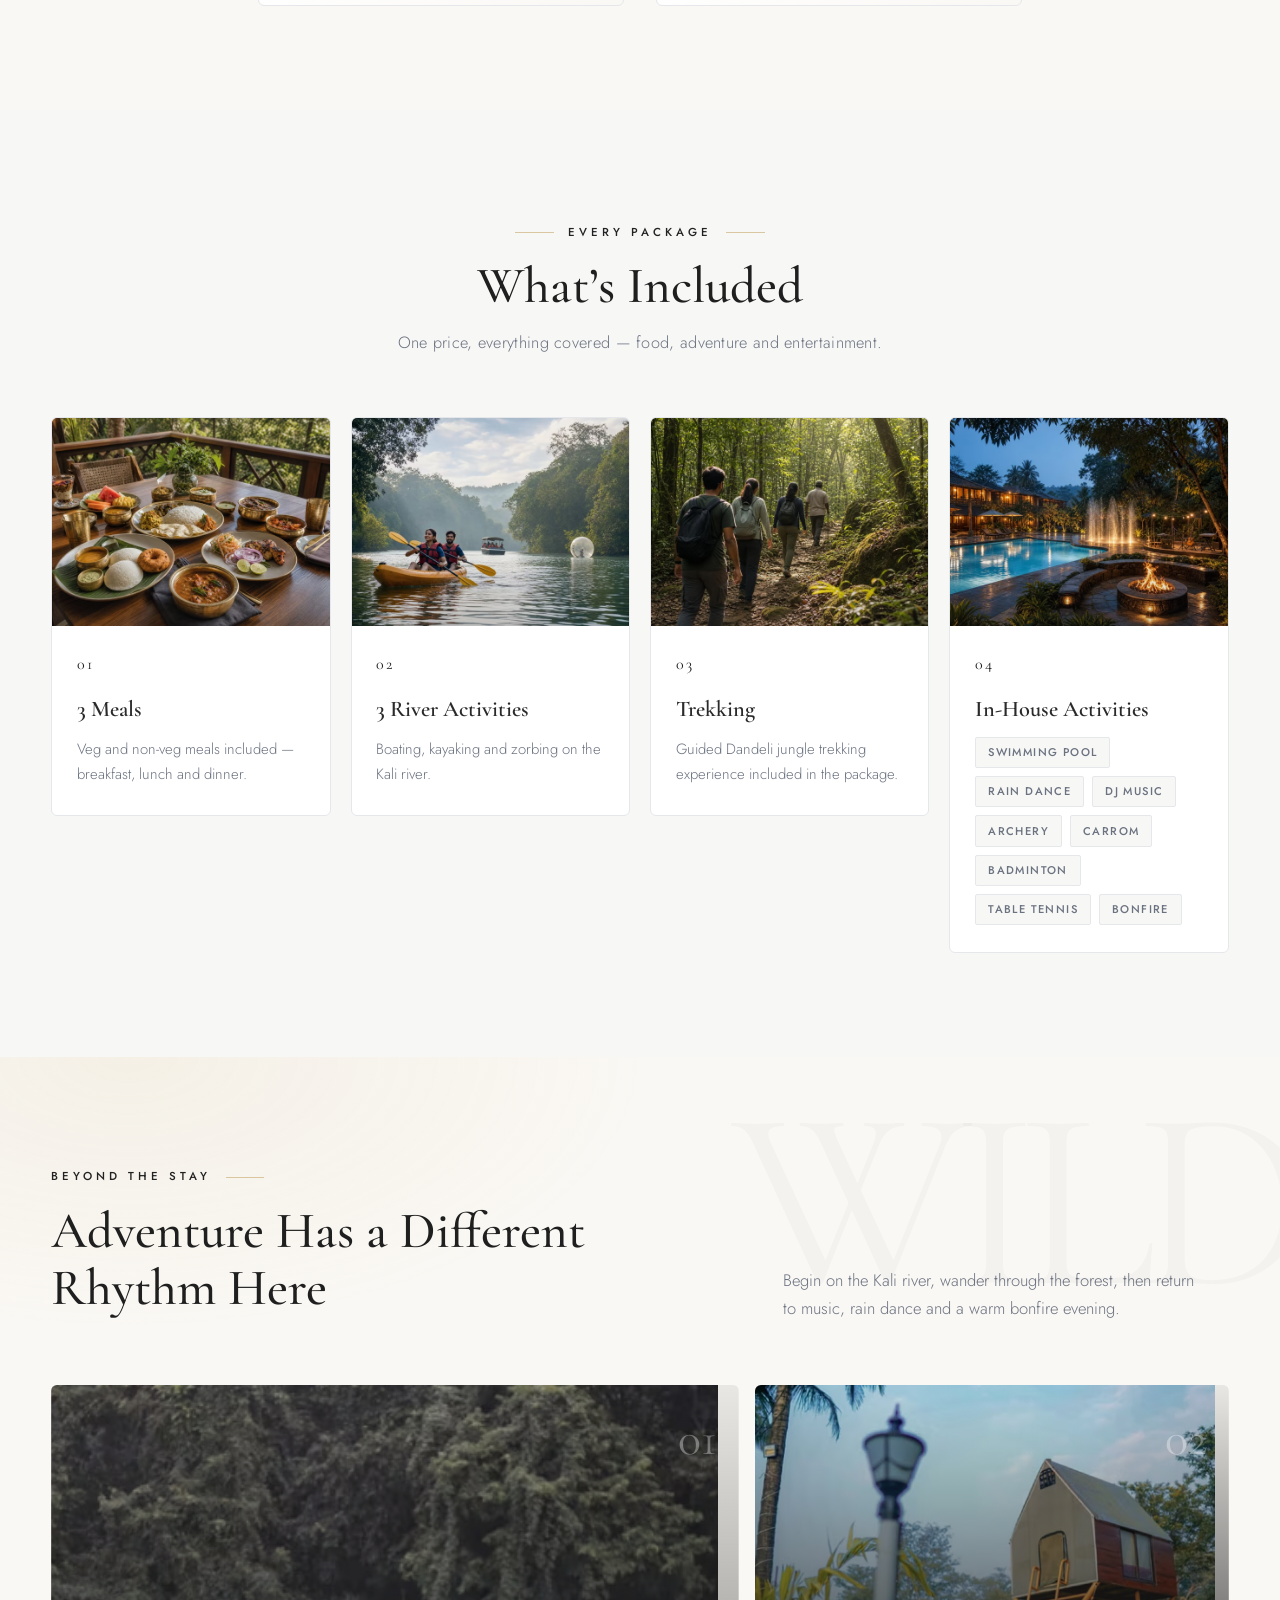
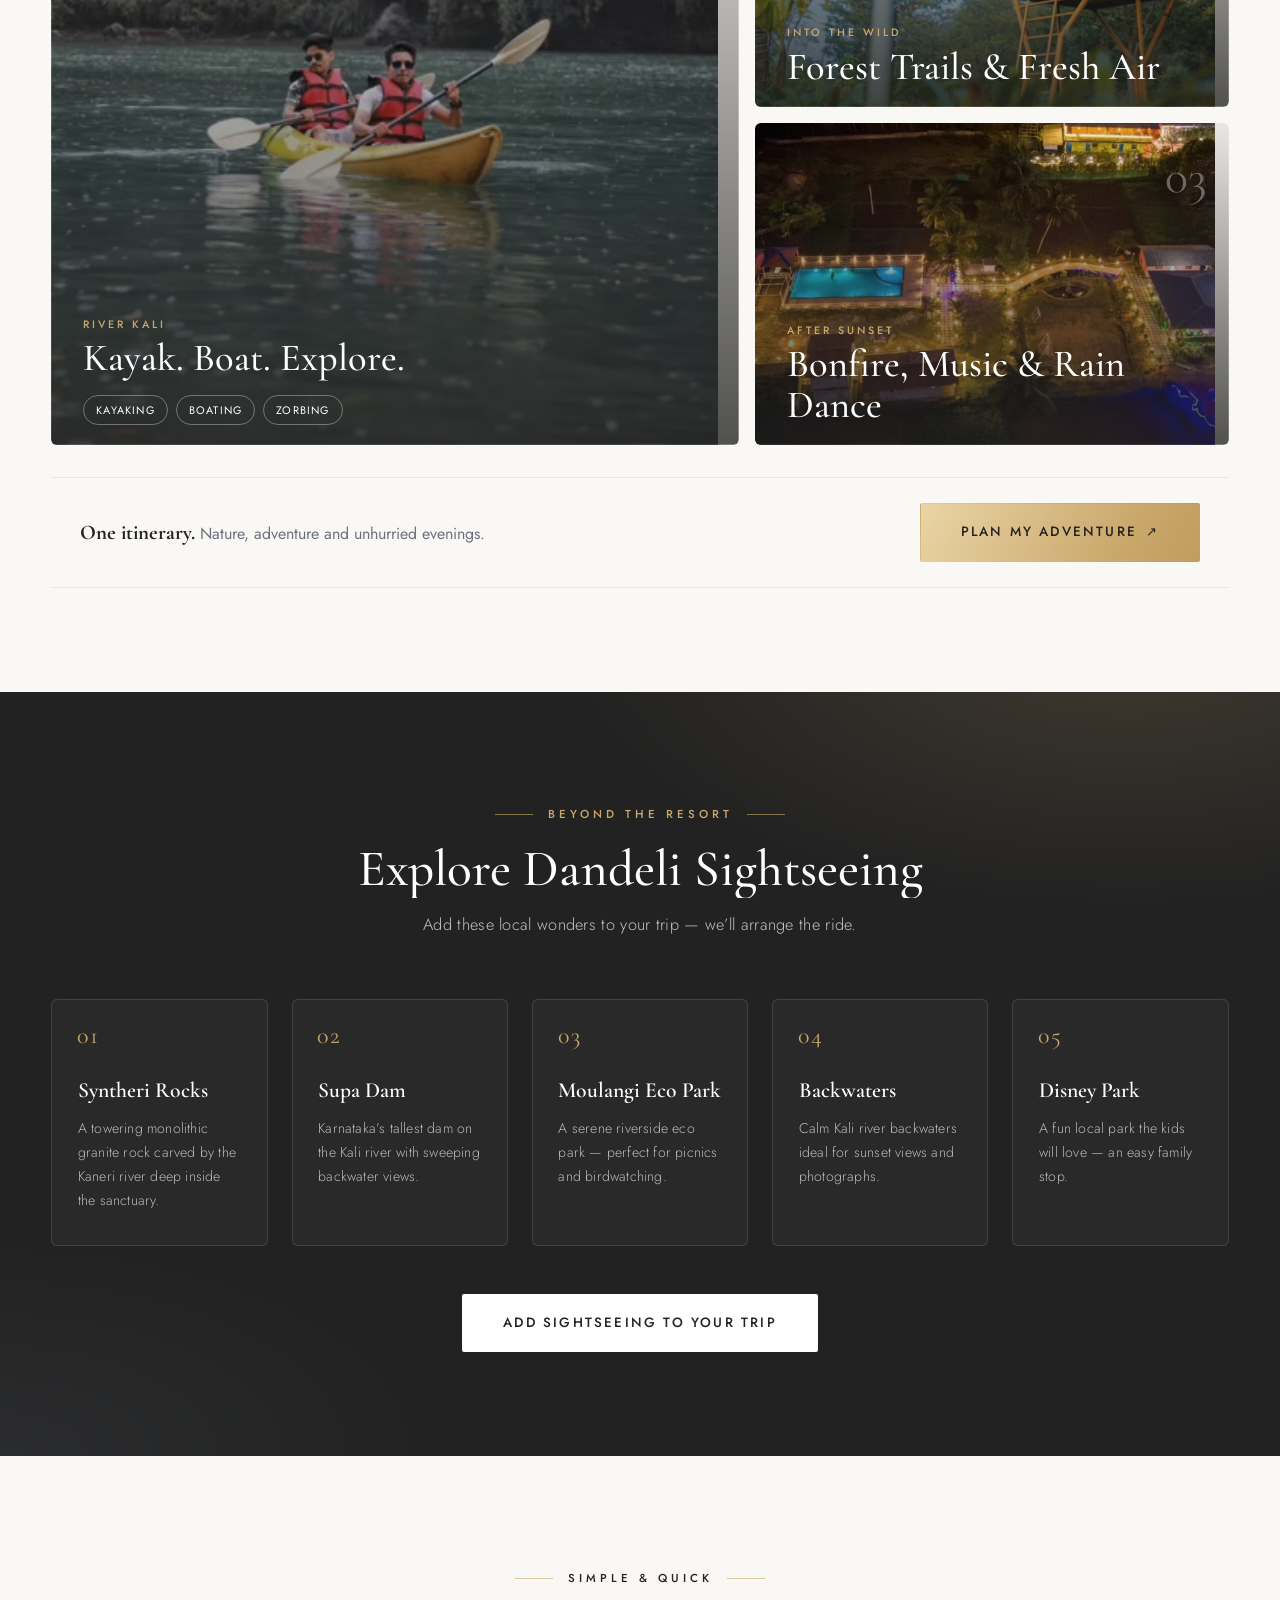
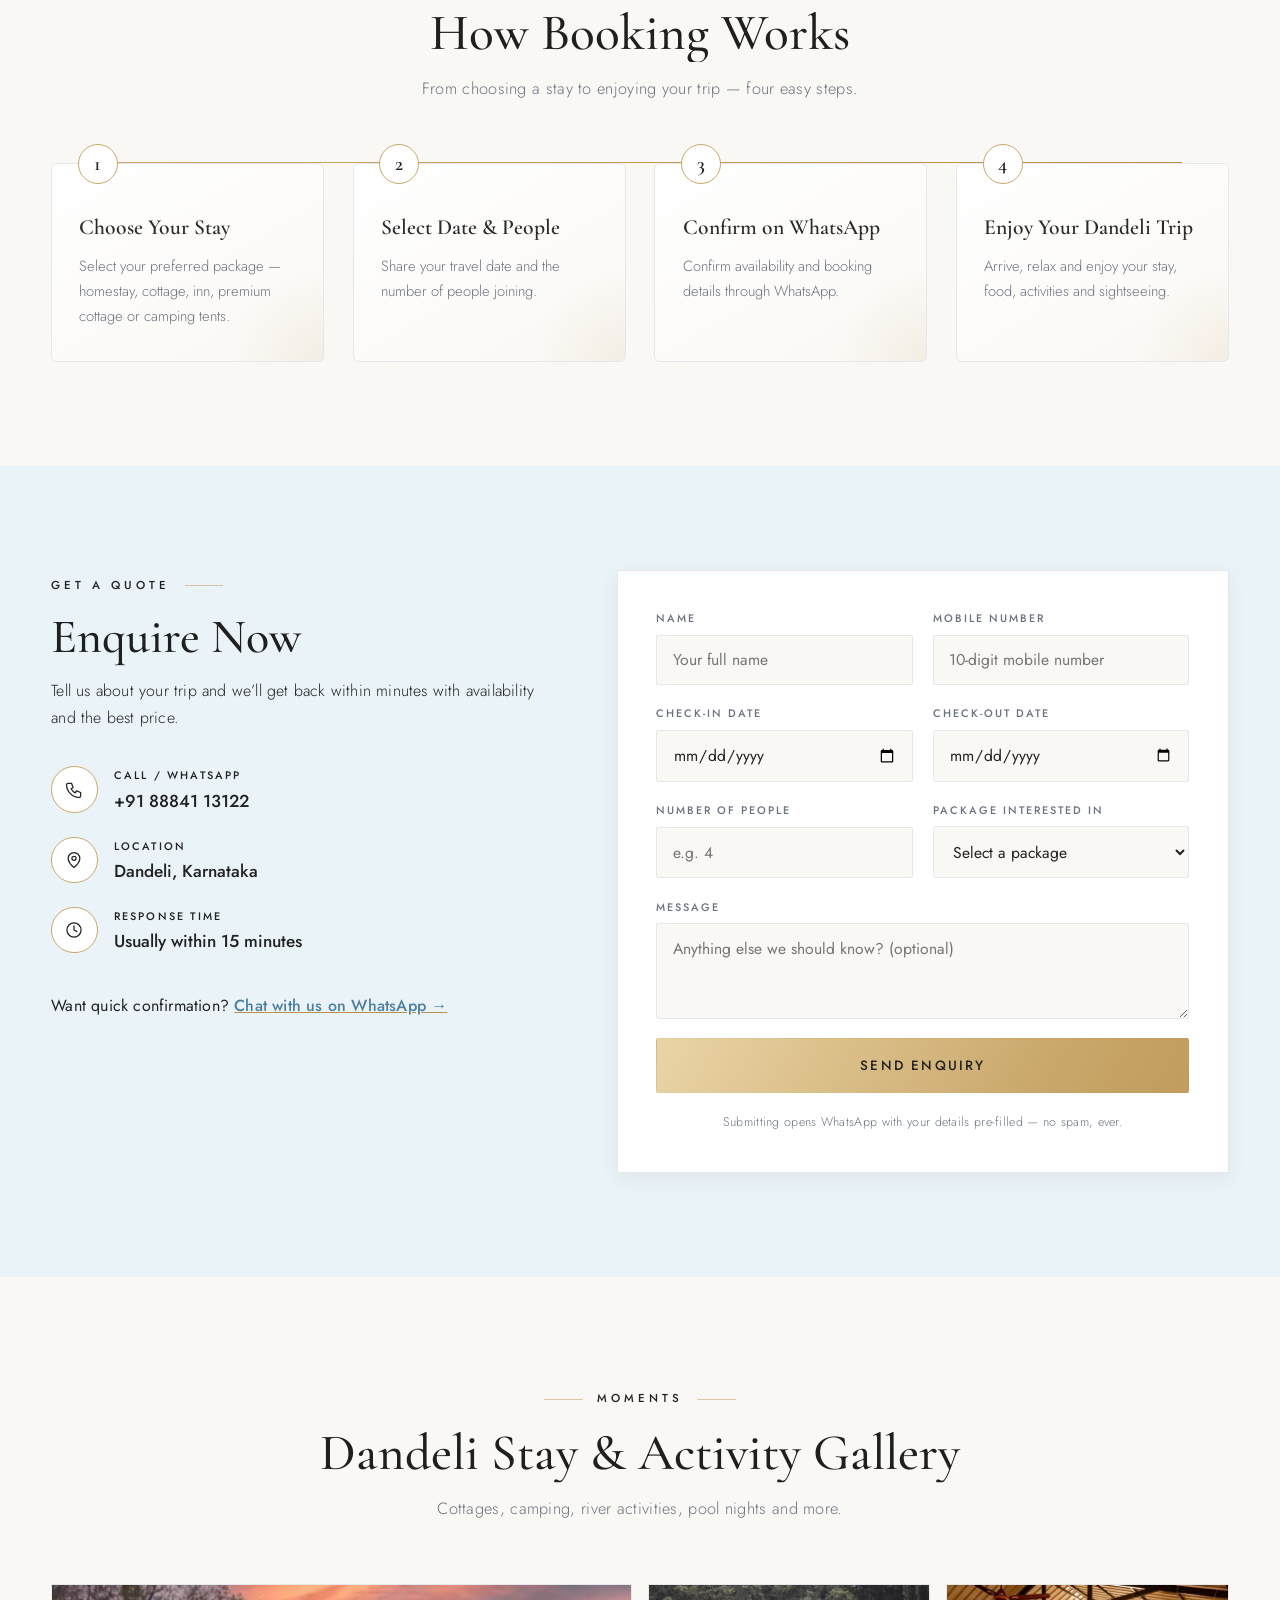
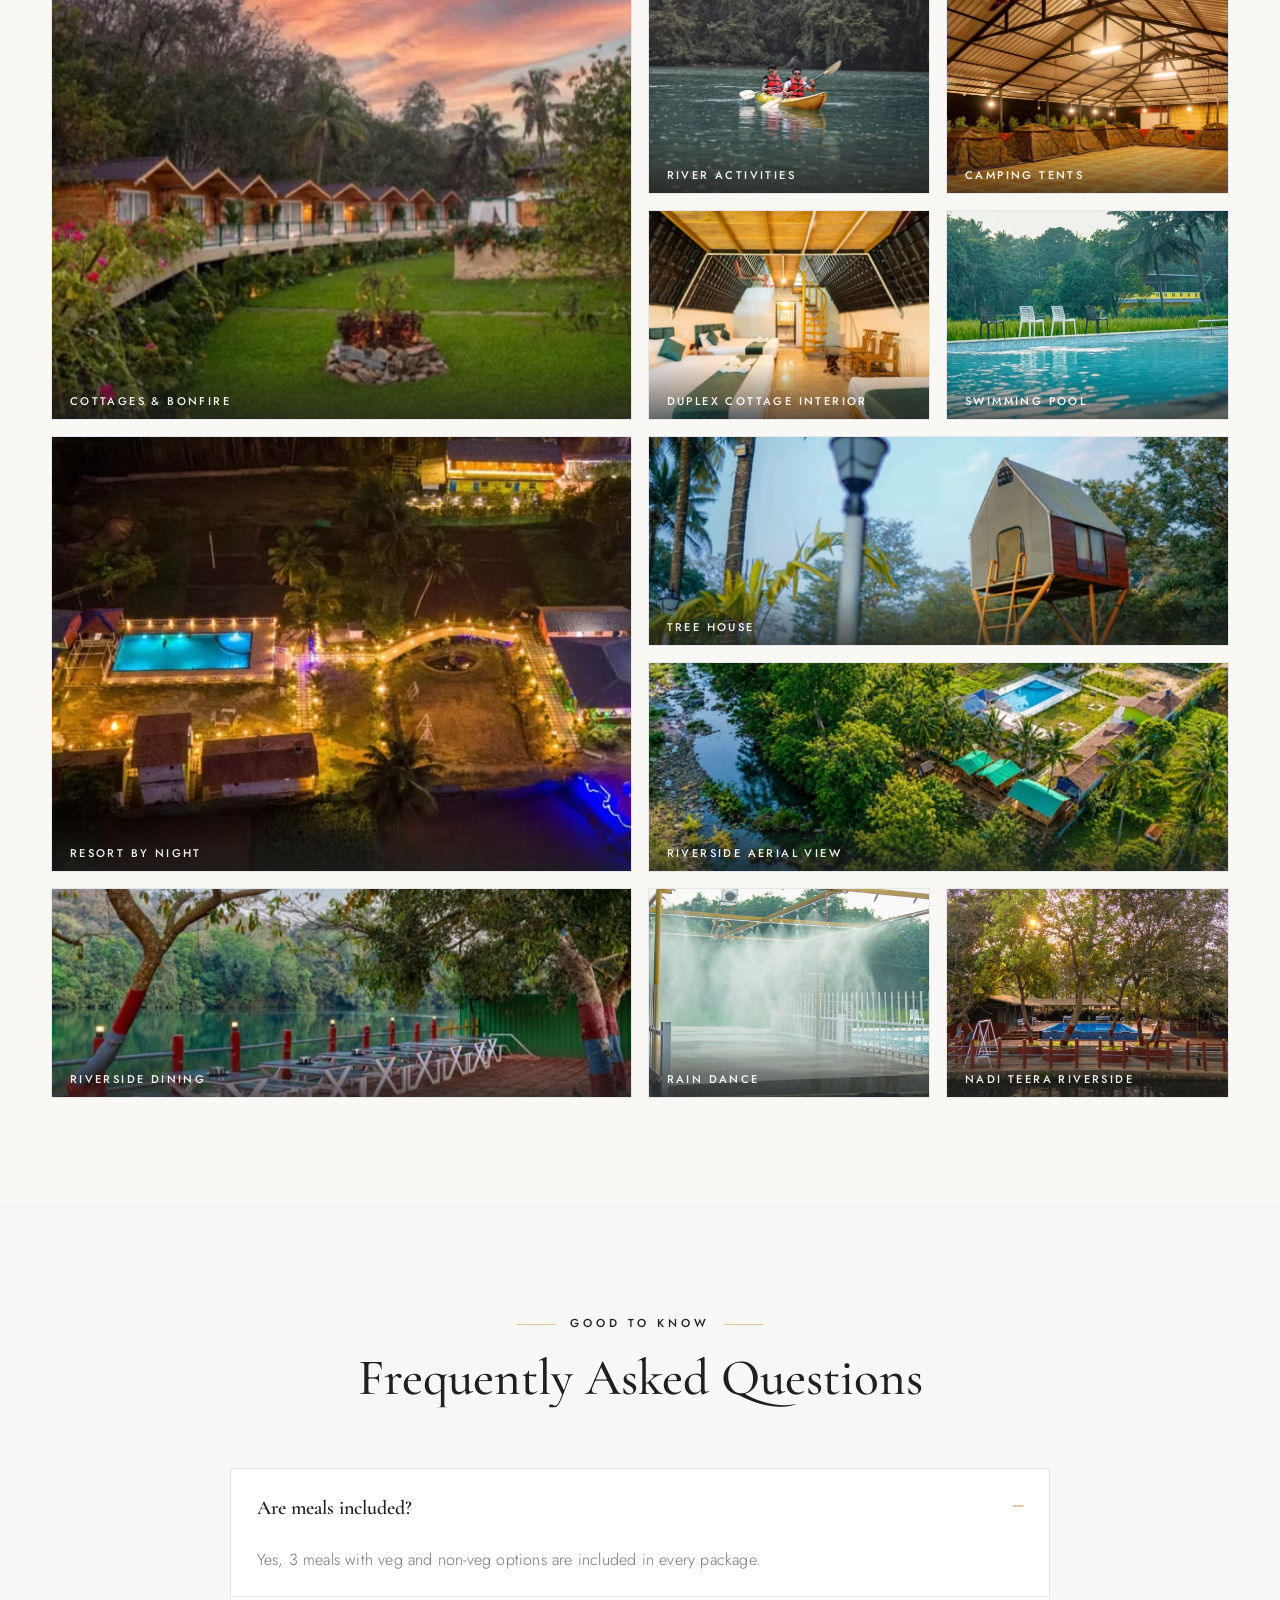
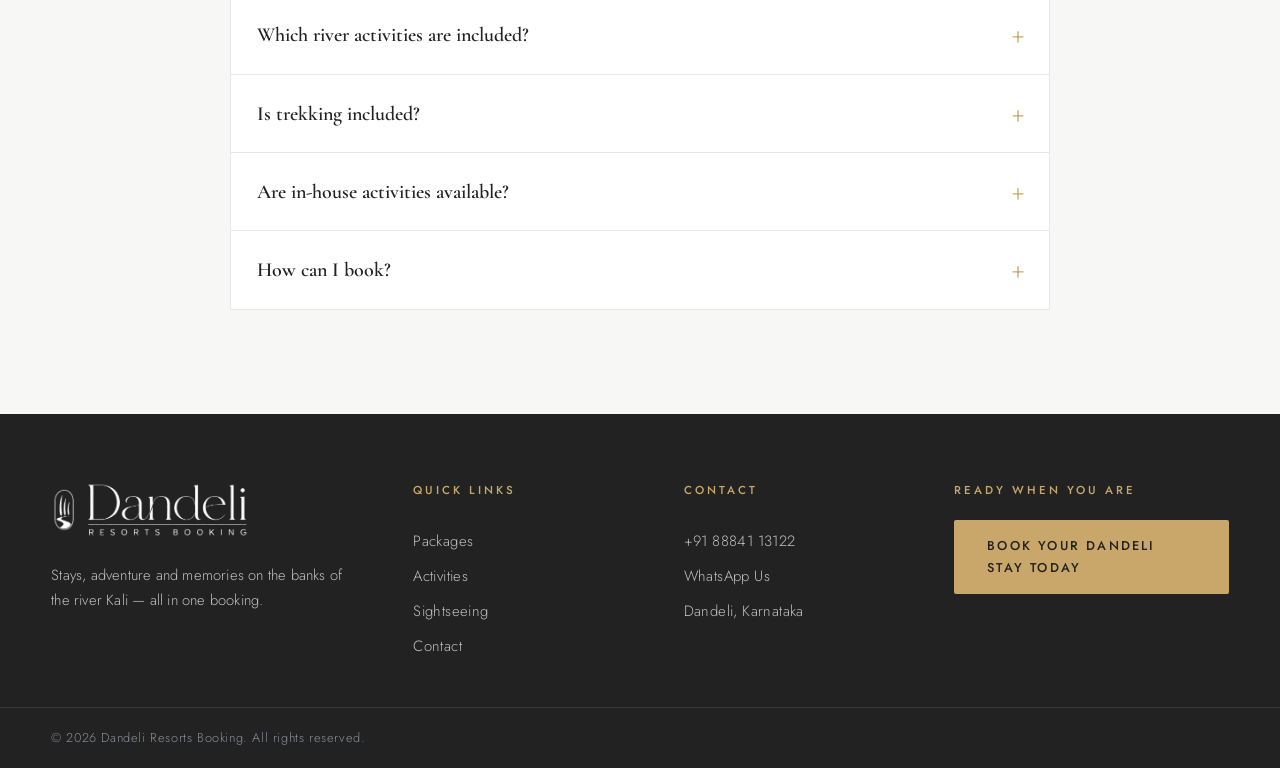
==== commit 5379fdb8: "Fix pages getting stuck on the loading screen (Android/mobile) The full-screen loader and reveal-on-" ====
--- a/index.html
+++ b/index.html
@@ -3,7 +3,7 @@
 <head>
   <meta charset="UTF-8">
   <meta name="viewport" content="width=device-width, initial-scale=1.0">
-  <script>document.documentElement.classList.add('js');</script>
+  <script>document.documentElement.classList.add('js');window.setTimeout(function(){if(document.documentElement.classList.contains('sb-ready'))return;document.documentElement.classList.add('sb-fallback');var l=document.getElementById('siteLoader');if(l)l.classList.add('is-hidden');if(document.body)document.body.classList.remove('is-loading');},4000);</script>
   <title>Dandeli Resorts Booking | Resorts, Cottages, Homestays &amp; Camping from ₹1199</title>
   <meta name="description" content="Book your perfect Dandeli stay — resorts, cottages, homestays and camping packages with 3 meals, river activities, trekking and in-house entertainment. Packages from ₹1199 per person.">
   <meta name="robots" content="index, follow, max-image-preview:large">
@@ -30,7 +30,15 @@
   {"@context":"https://schema.org","@type":"TravelAgency","name":"Dandeli Resorts Booking","description":"Direct booking assistance for resorts, cottages, homestays and camping packages in Dandeli, Karnataka.","telephone":"+91-88841-13122","areaServed":{"@type":"City","name":"Dandeli"},"address":{"@type":"PostalAddress","addressLocality":"Dandeli","addressRegion":"Karnataka","addressCountry":"IN"},"priceRange":"₹₹"}
   </script>
 </head>
-<body>
+<body class="is-loading">
+
+  <div class="site-loader" id="siteLoader" role="status" aria-live="polite" aria-label="Loading Dandeli Resorts Booking">
+    <div class="loader-orbit" aria-hidden="true">
+      <span class="loader-icon"><img src="images/logo-white.png" alt="" width="900" height="262"></span>
+    </div>
+    <div class="loader-brand" aria-hidden="true"><strong>Dandeli</strong><span>Resorts Booking</span></div>
+    <span class="loader-line" aria-hidden="true"></span>
+  </div>
 
   <a class="skip-link" href="#main-content">Skip to main content</a>
 
--- a/style.css
+++ b/style.css
@@ -44,6 +44,91 @@
   overflow-x: clip;
 }
 
+/* ---------- Loading screen ---------- */
+.site-loader { display: none; }
+.js body.is-loading { overflow: hidden; }
+.js .site-loader {
+  position: fixed;
+  inset: 0;
+  z-index: 2000;
+  display: flex;
+  flex-direction: column;
+  align-items: center;
+  justify-content: center;
+  gap: .45rem;
+  color: var(--white);
+  background:
+    radial-gradient(circle at 50% 42%, rgba(201, 167, 106, .12), transparent 30%),
+    var(--heading);
+  opacity: 1;
+  visibility: visible;
+  transition: opacity .55s ease, visibility .55s ease;
+}
+.js .site-loader.is-hidden {
+  opacity: 0;
+  visibility: hidden;
+  pointer-events: none;
+}
+.loader-orbit {
+  width: 104px;
+  height: 104px;
+  display: grid;
+  place-items: center;
+  animation: loader-turn 1.15s cubic-bezier(.65, 0, .35, 1) infinite;
+}
+.loader-icon {
+  width: 48px;
+  height: 92px;
+  display: flex;
+  align-items: center;
+  overflow: hidden;
+}
+.loader-icon img {
+  width: auto;
+  height: 120px;
+  max-width: none;
+  flex: none;
+  transform: translateX(-5px);
+}
+.loader-brand {
+  display: flex;
+  flex-direction: column;
+  align-items: center;
+  line-height: 1;
+  animation: loader-name-in .8s var(--ease-premium) .12s both;
+}
+.loader-brand strong {
+  font-family: var(--font-head);
+  font-size: clamp(2rem, 5vw, 2.6rem);
+  font-weight: 500;
+  letter-spacing: .03em;
+}
+.loader-brand span {
+  margin-top: .7rem;
+  color: var(--gold);
+  font-size: .63rem;
+  font-weight: 500;
+  letter-spacing: .42em;
+  text-transform: uppercase;
+}
+.loader-line {
+  width: 96px;
+  height: 1px;
+  margin-top: 1.15rem;
+  background: var(--gold);
+  transform-origin: center;
+  animation: loader-line-pulse 1.15s ease-in-out infinite;
+}
+@keyframes loader-turn { to { transform: rotate(360deg); } }
+@keyframes loader-name-in {
+  from { opacity: 0; transform: translateY(12px); }
+  to { opacity: 1; transform: none; }
+}
+@keyframes loader-line-pulse {
+  0%, 100% { transform: scaleX(.25); opacity: .4; }
+  50% { transform: scaleX(1); opacity: 1; }
+}
+
 .skip-link {
   position: fixed;
   left: 1rem;
@@ -905,6 +990,8 @@
 }
 .js .reveal { opacity: 0; transform: translateY(24px); }
 .js .reveal.visible { opacity: 1; transform: none; }
+/* Failsafe: if the main script never runs, show everything anyway */
+html.sb-fallback .reveal { opacity: 1 !important; transform: none !important; }
 @media (prefers-reduced-motion: reduce) {
   .js .reveal { opacity: 1; transform: none; transition: none; }
   .hero-bg { animation: none; }
@@ -1133,6 +1220,7 @@
 .btn-primary:hover::before, .btn-light:hover::before { left: 130%; }
 
 @media (prefers-reduced-motion: reduce) {
+  .loader-orbit, .loader-brand, .loader-line { animation: none; }
   .hero-kicker, .hero h1, .hero-sub, .hero-ctas, .hero-stats li, .scroll-cue { animation: none; }
   .hero h1 .accent { animation: none; background: none; -webkit-text-fill-color: currentColor; color: var(--gold); }
   .marquee-track { animation: none; }
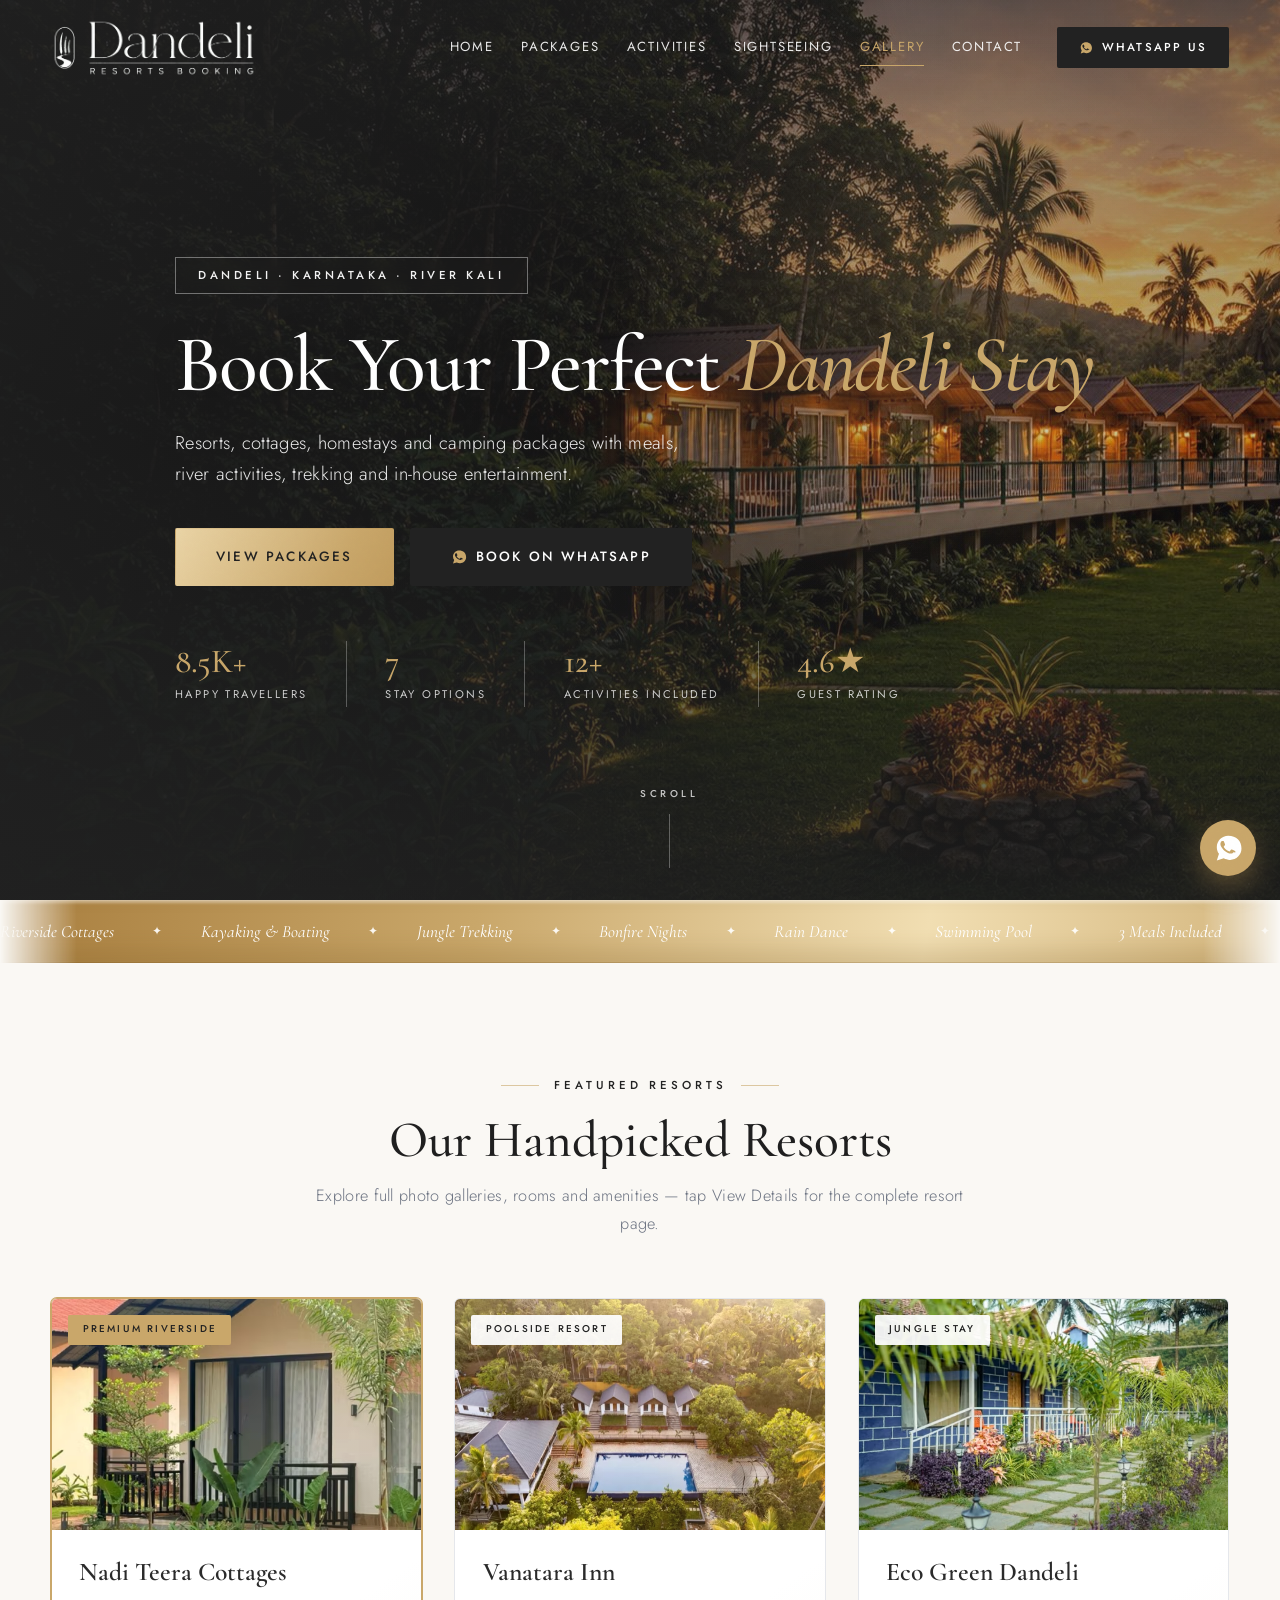
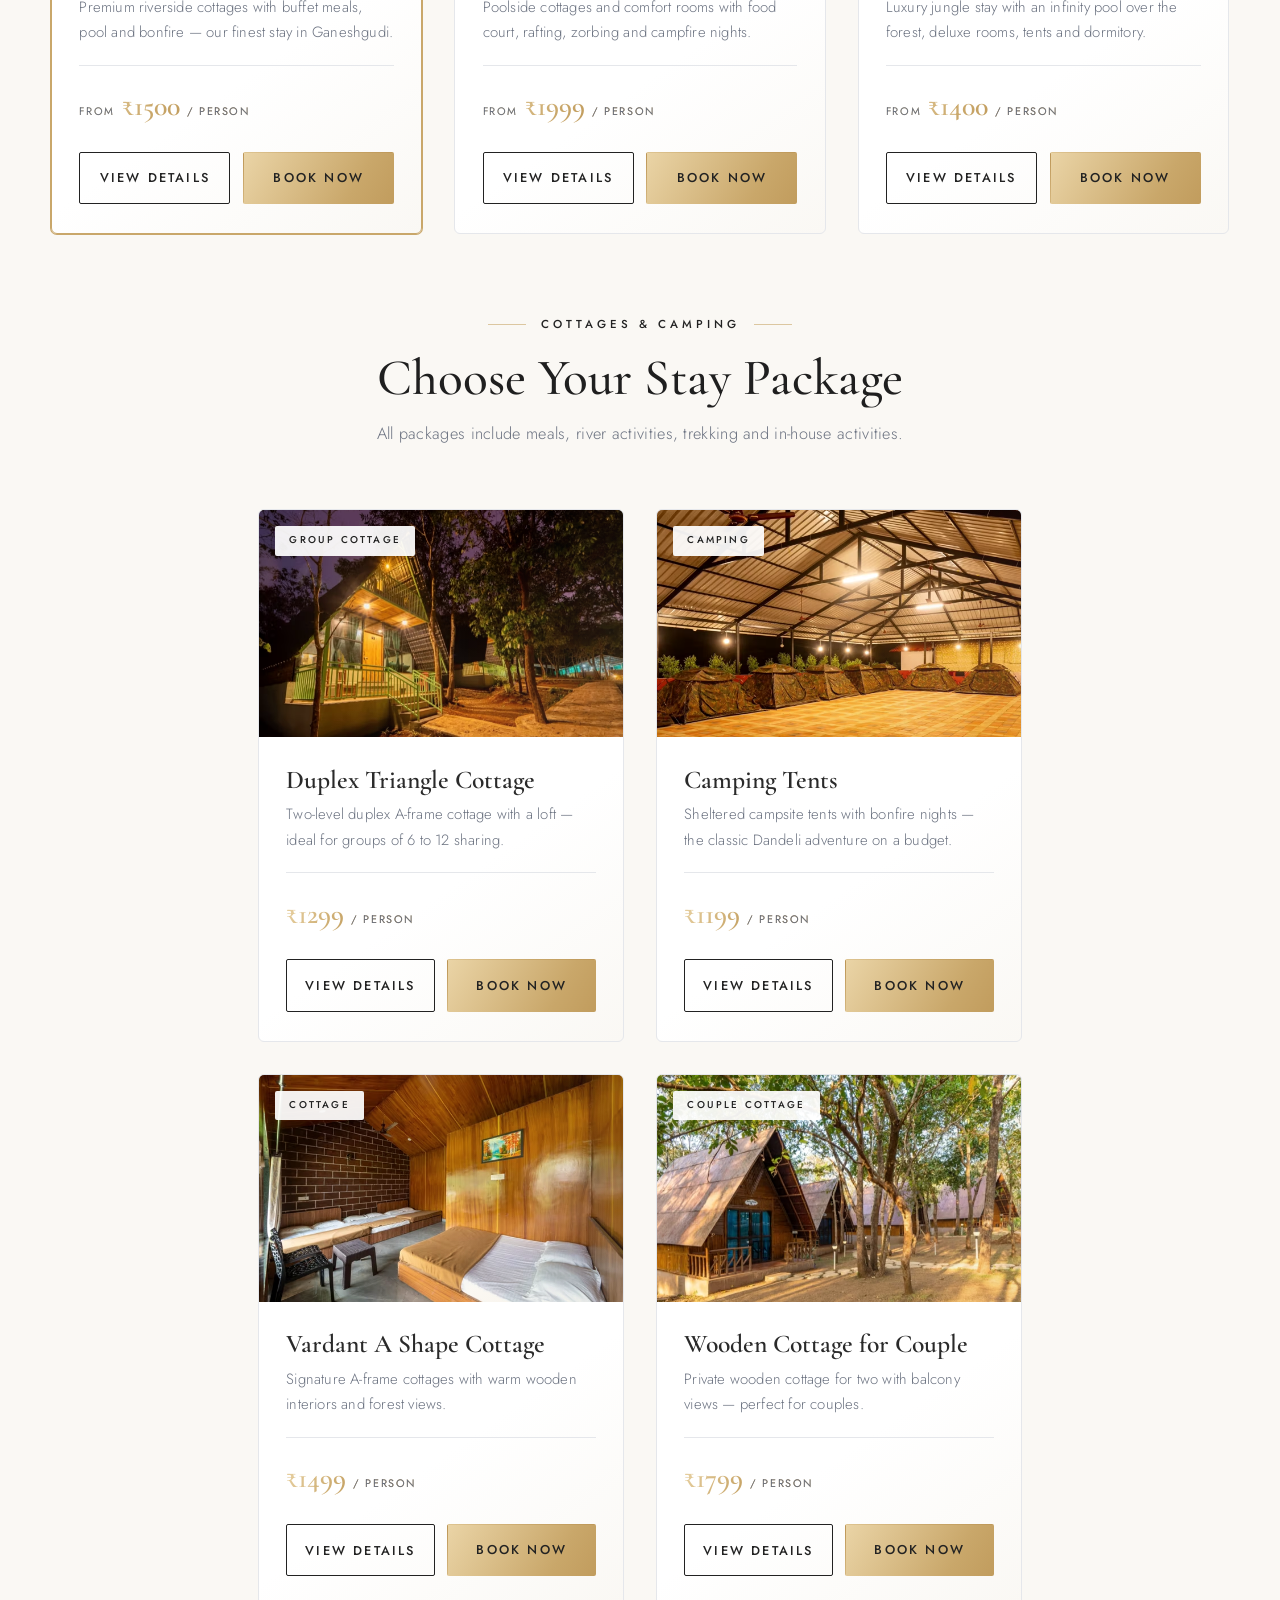
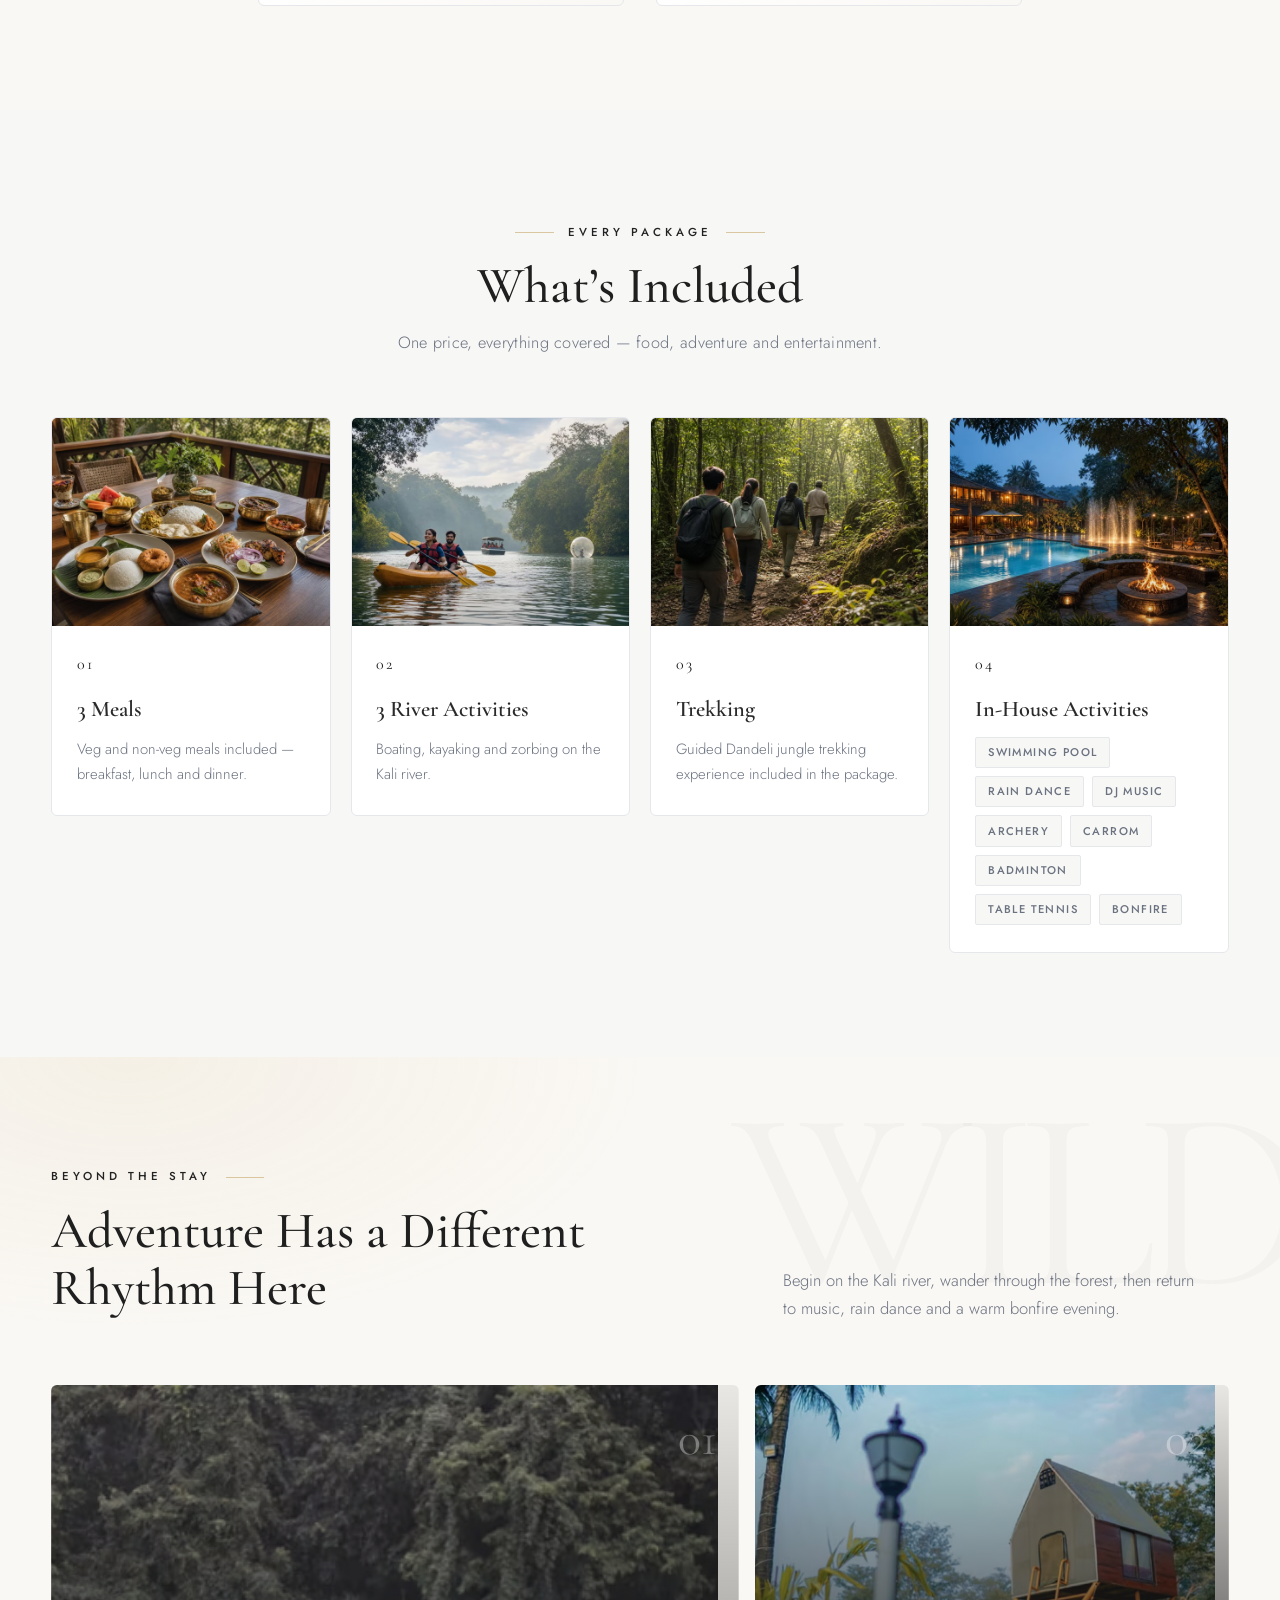
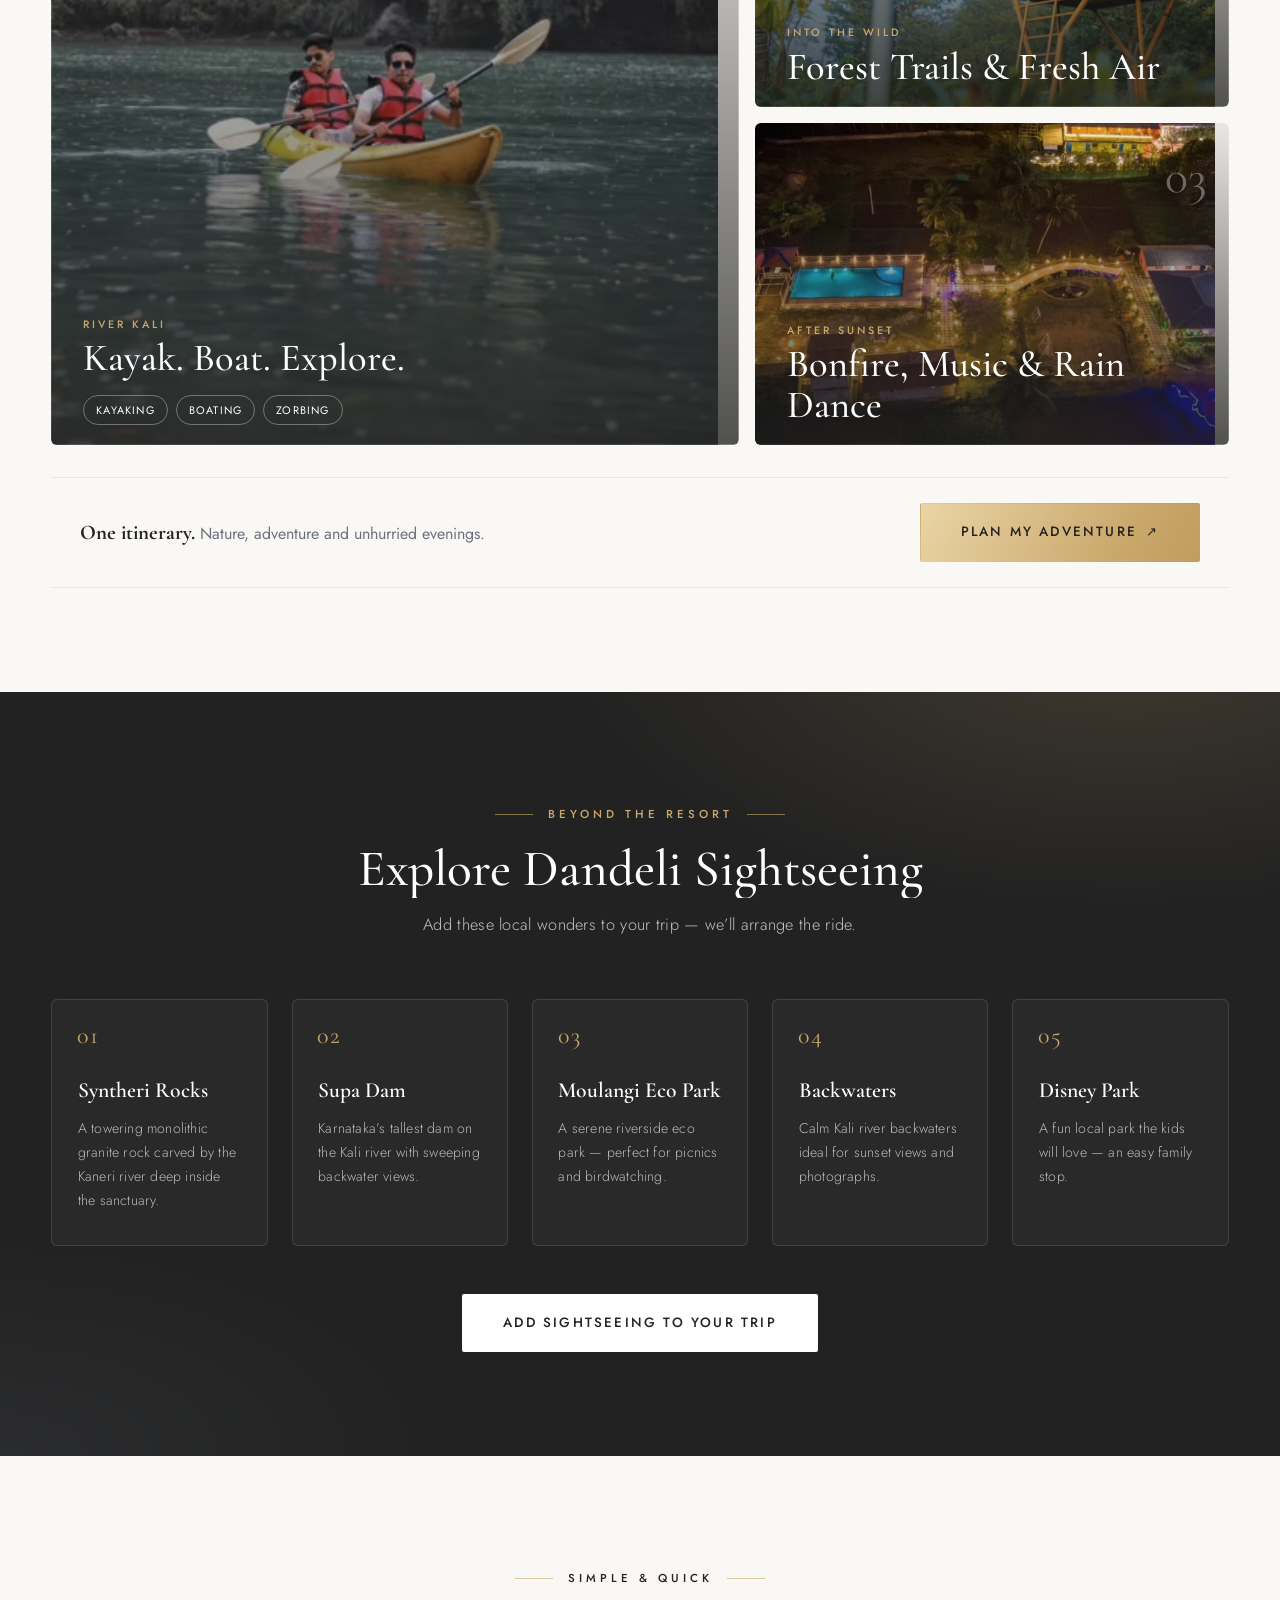
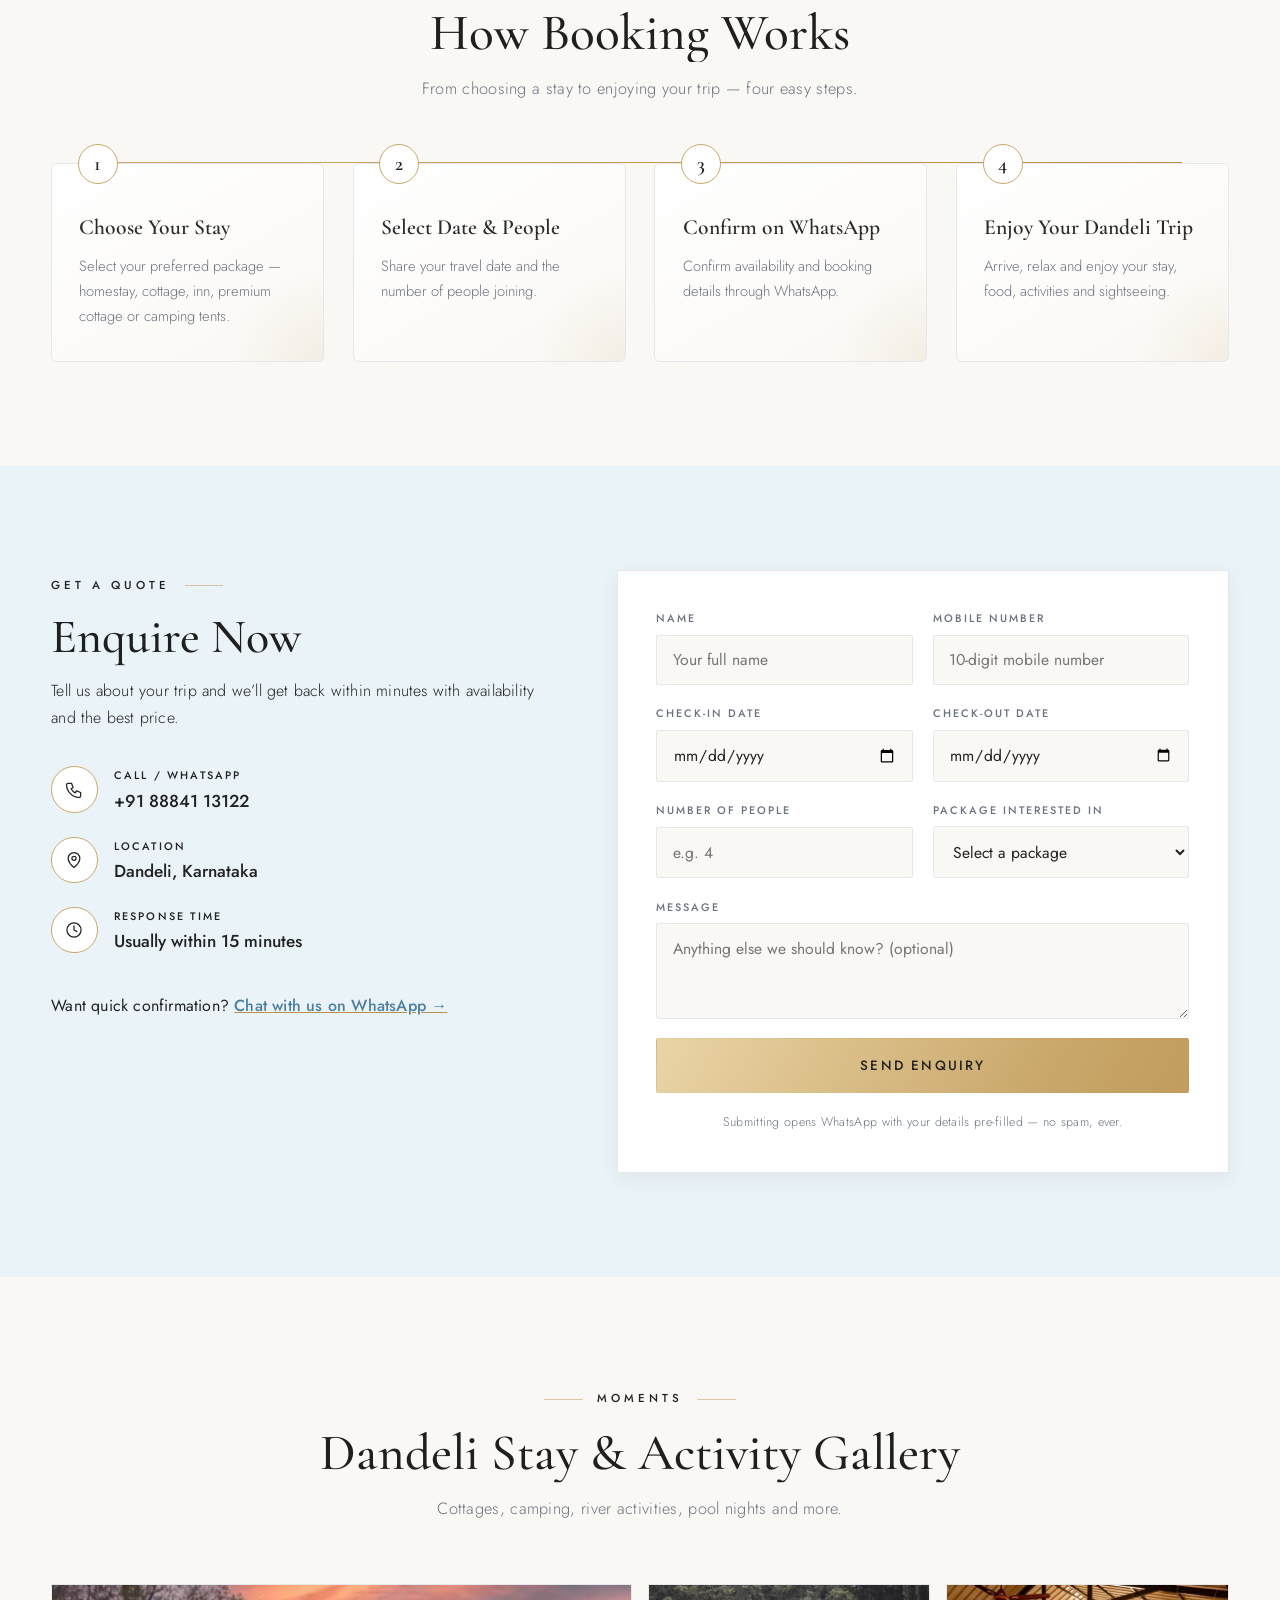
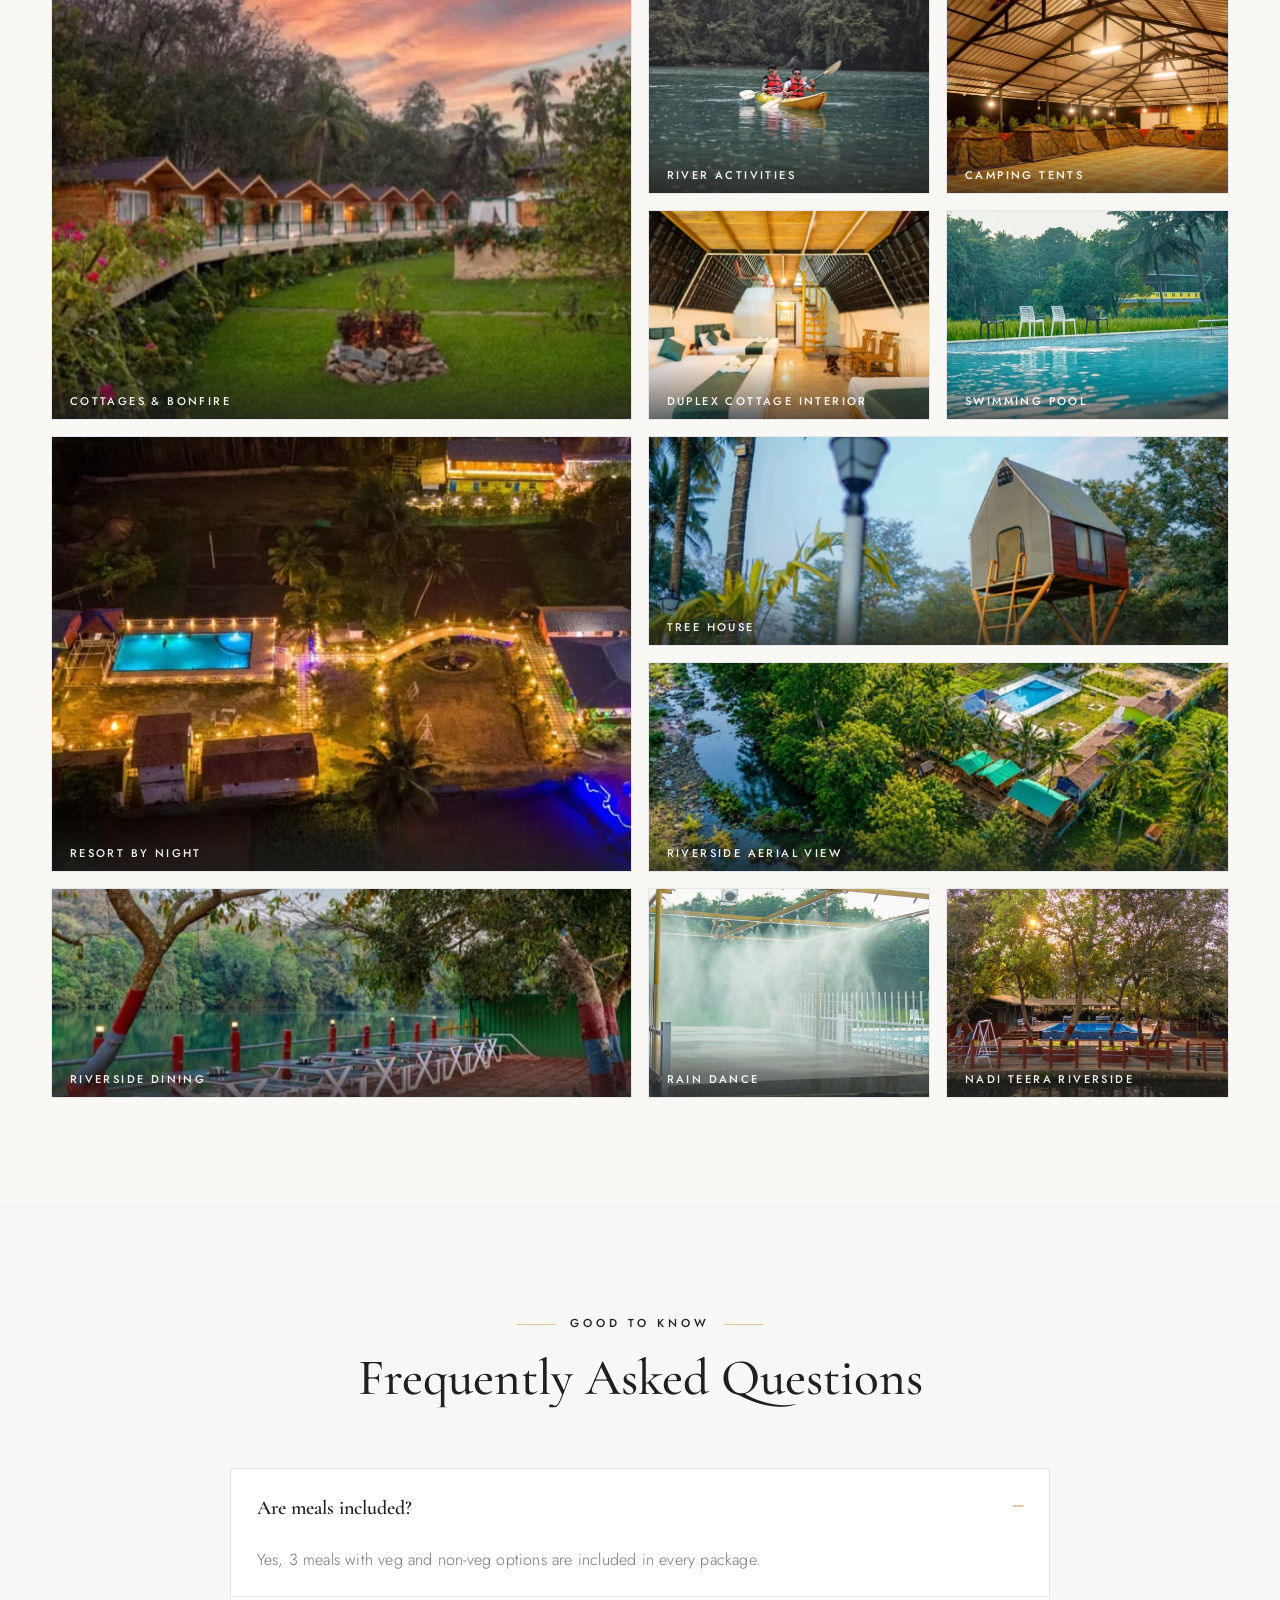
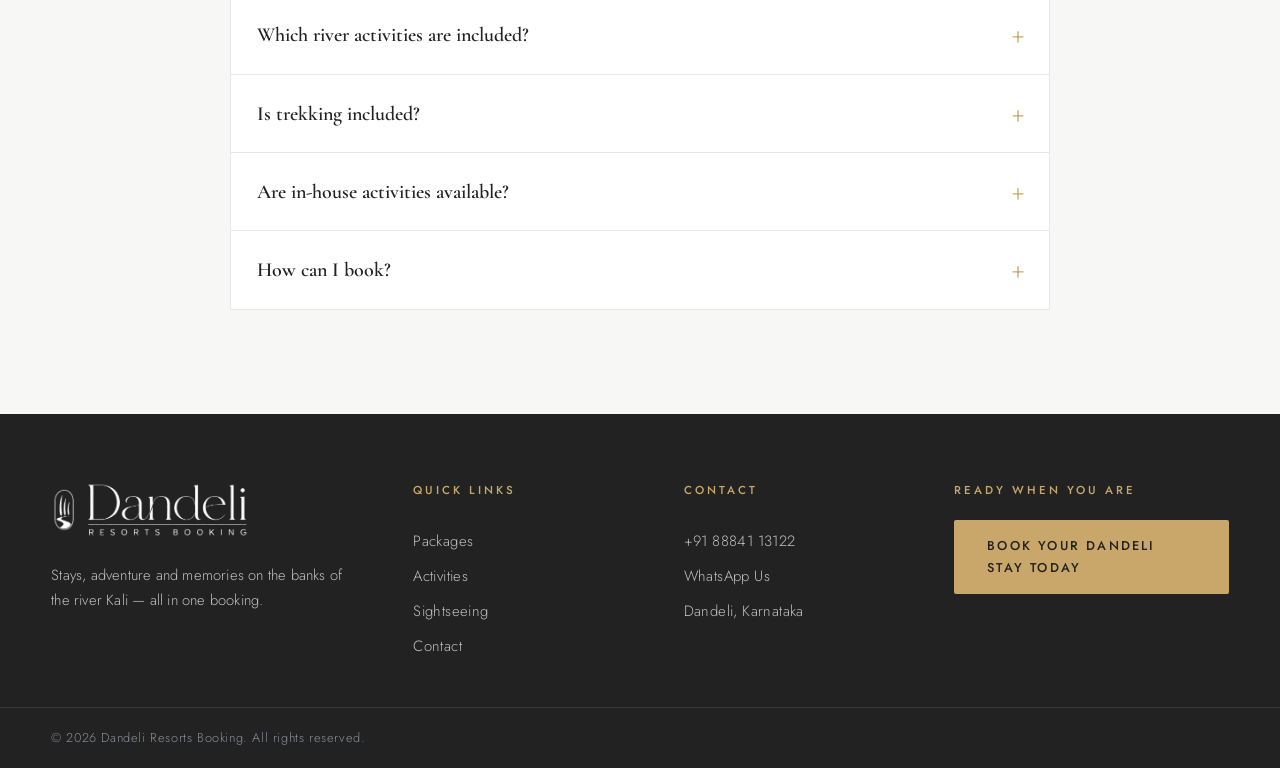
==== commit 0ff37af5: "Collect name/dates/guests before WhatsApp on booking buttons Add booking.js: every WhatsApp/Book but" ====
--- a/index.html
+++ b/index.html
@@ -656,5 +656,6 @@
   </div>
 
   <script src="script.js" defer></script>
+  <script src="booking.js" defer></script>
 </body>
 </html>
--- a/style.css
+++ b/style.css
@@ -1133,6 +1133,45 @@
   60%  { top: 100%; }
   100% { top: 100%; }
 }
+
+/* ---------- Booking enquiry modal ---------- */
+.booking-modal {
+  border: 0;
+  padding: 0;
+  width: min(440px, 92vw);
+  border-radius: 12px;
+  background: var(--white);
+  color: var(--body);
+  box-shadow: var(--shadow);
+  overflow: hidden;
+}
+.booking-modal::backdrop {
+  background: rgba(20, 18, 14, .55);
+  -webkit-backdrop-filter: blur(3px);
+  backdrop-filter: blur(3px);
+}
+.bm-form { position: relative; display: grid; gap: 1rem; padding: 2.1rem 1.7rem 1.7rem; }
+.bm-close {
+  position: absolute; top: .5rem; right: .7rem;
+  background: none; border: 0; padding: .2rem .5rem;
+  font-size: 1.7rem; line-height: 1; color: var(--grey); cursor: pointer;
+}
+.bm-close:hover { color: var(--charcoal); }
+.bm-title { font-family: var(--font-head); font-size: 1.75rem; font-weight: 600; color: var(--heading); line-height: 1.1; }
+.bm-sub { font-size: .9rem; color: var(--grey); margin-top: -.45rem; }
+.bm-field { display: grid; gap: .35rem; }
+.bm-field > span { font-size: .7rem; letter-spacing: 1.6px; text-transform: uppercase; color: var(--grey); font-weight: 500; }
+.bm-field input {
+  font-family: var(--font-body); font-size: .95rem;
+  padding: .72rem .85rem;
+  border: 1px solid var(--border); border-radius: 4px;
+  background: var(--warm); color: var(--charcoal); width: 100%;
+}
+.bm-field input:focus { outline: none; border-color: var(--gold); box-shadow: 0 0 0 3px rgba(201, 167, 106, .22); }
+.bm-row { display: grid; grid-template-columns: 1fr 1fr; gap: .8rem; }
+.bm-submit { margin-top: .5rem; }
+.bm-note { font-size: .74rem; color: var(--muted); text-align: center; margin-top: -.2rem; }
+@media (max-width: 420px) { .bm-row { grid-template-columns: 1fr; } }
 
 /* Amenity marquee ribbon */
 .marquee {
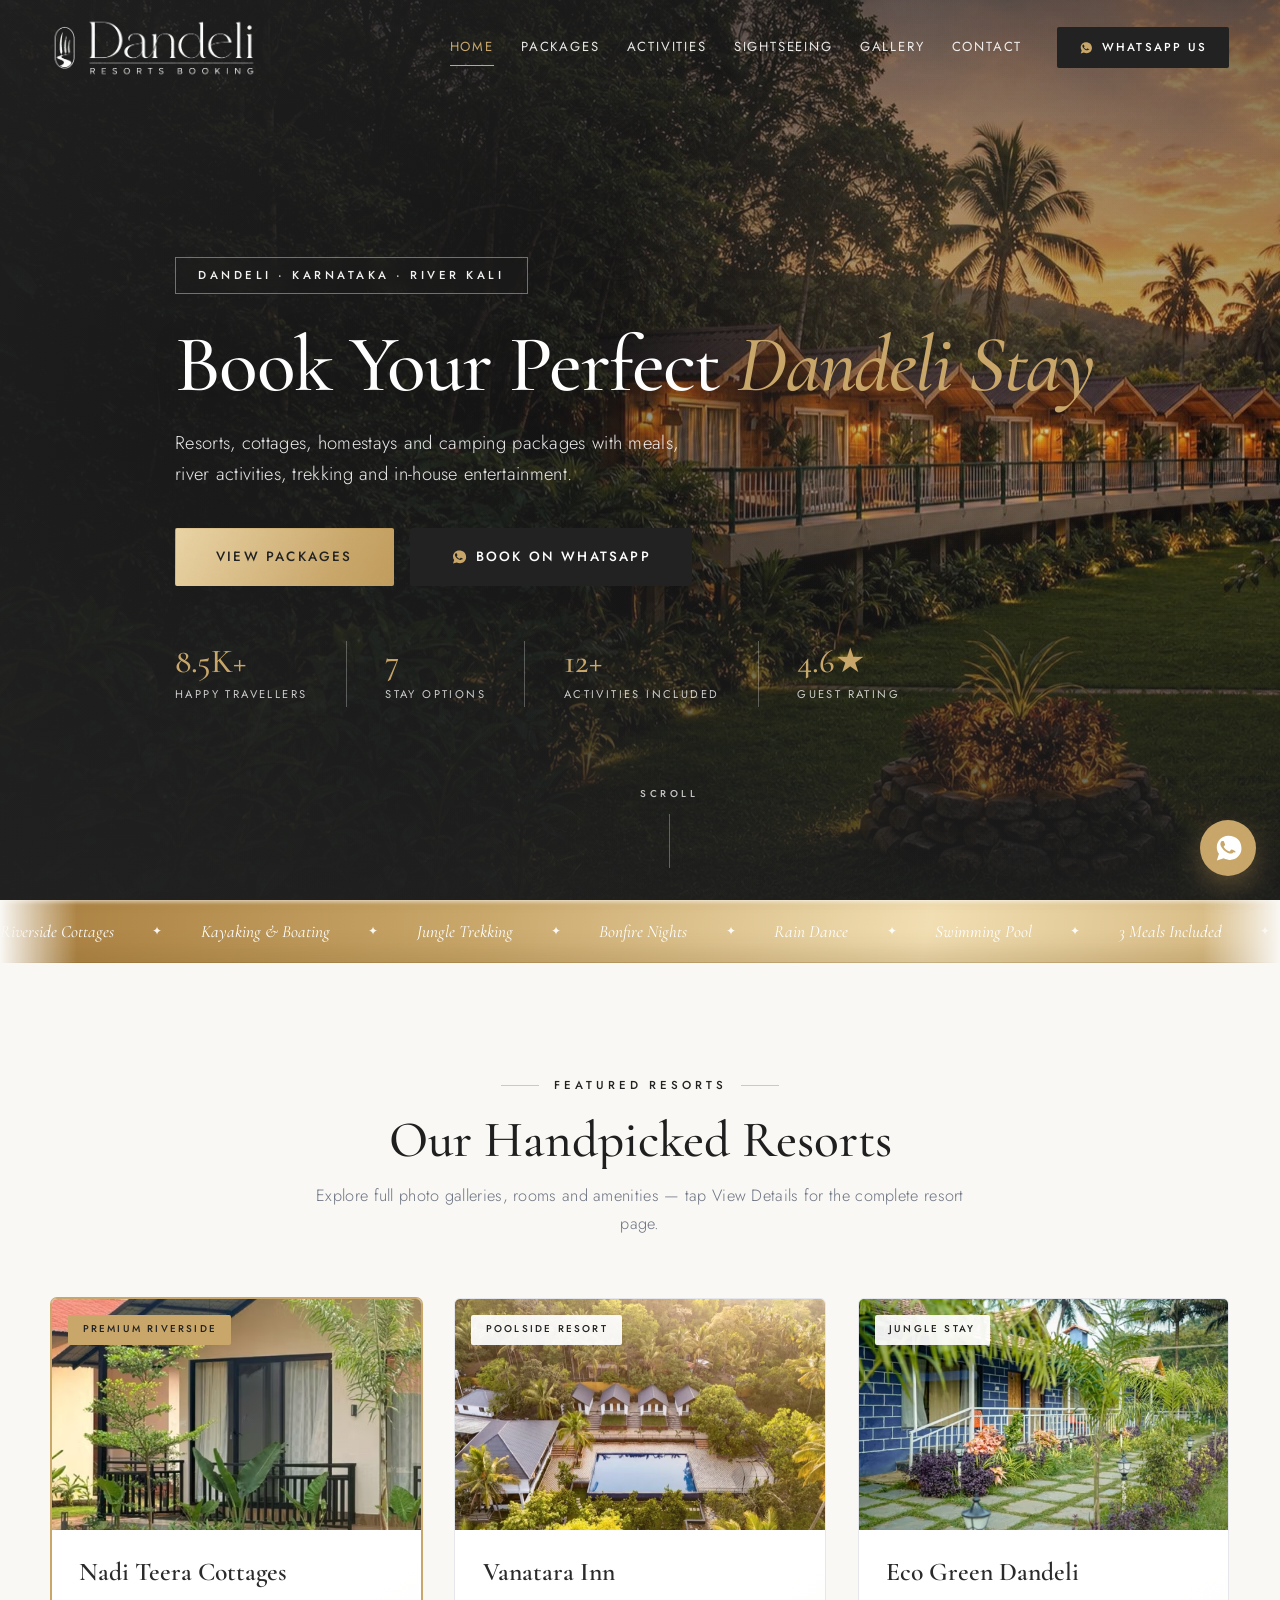
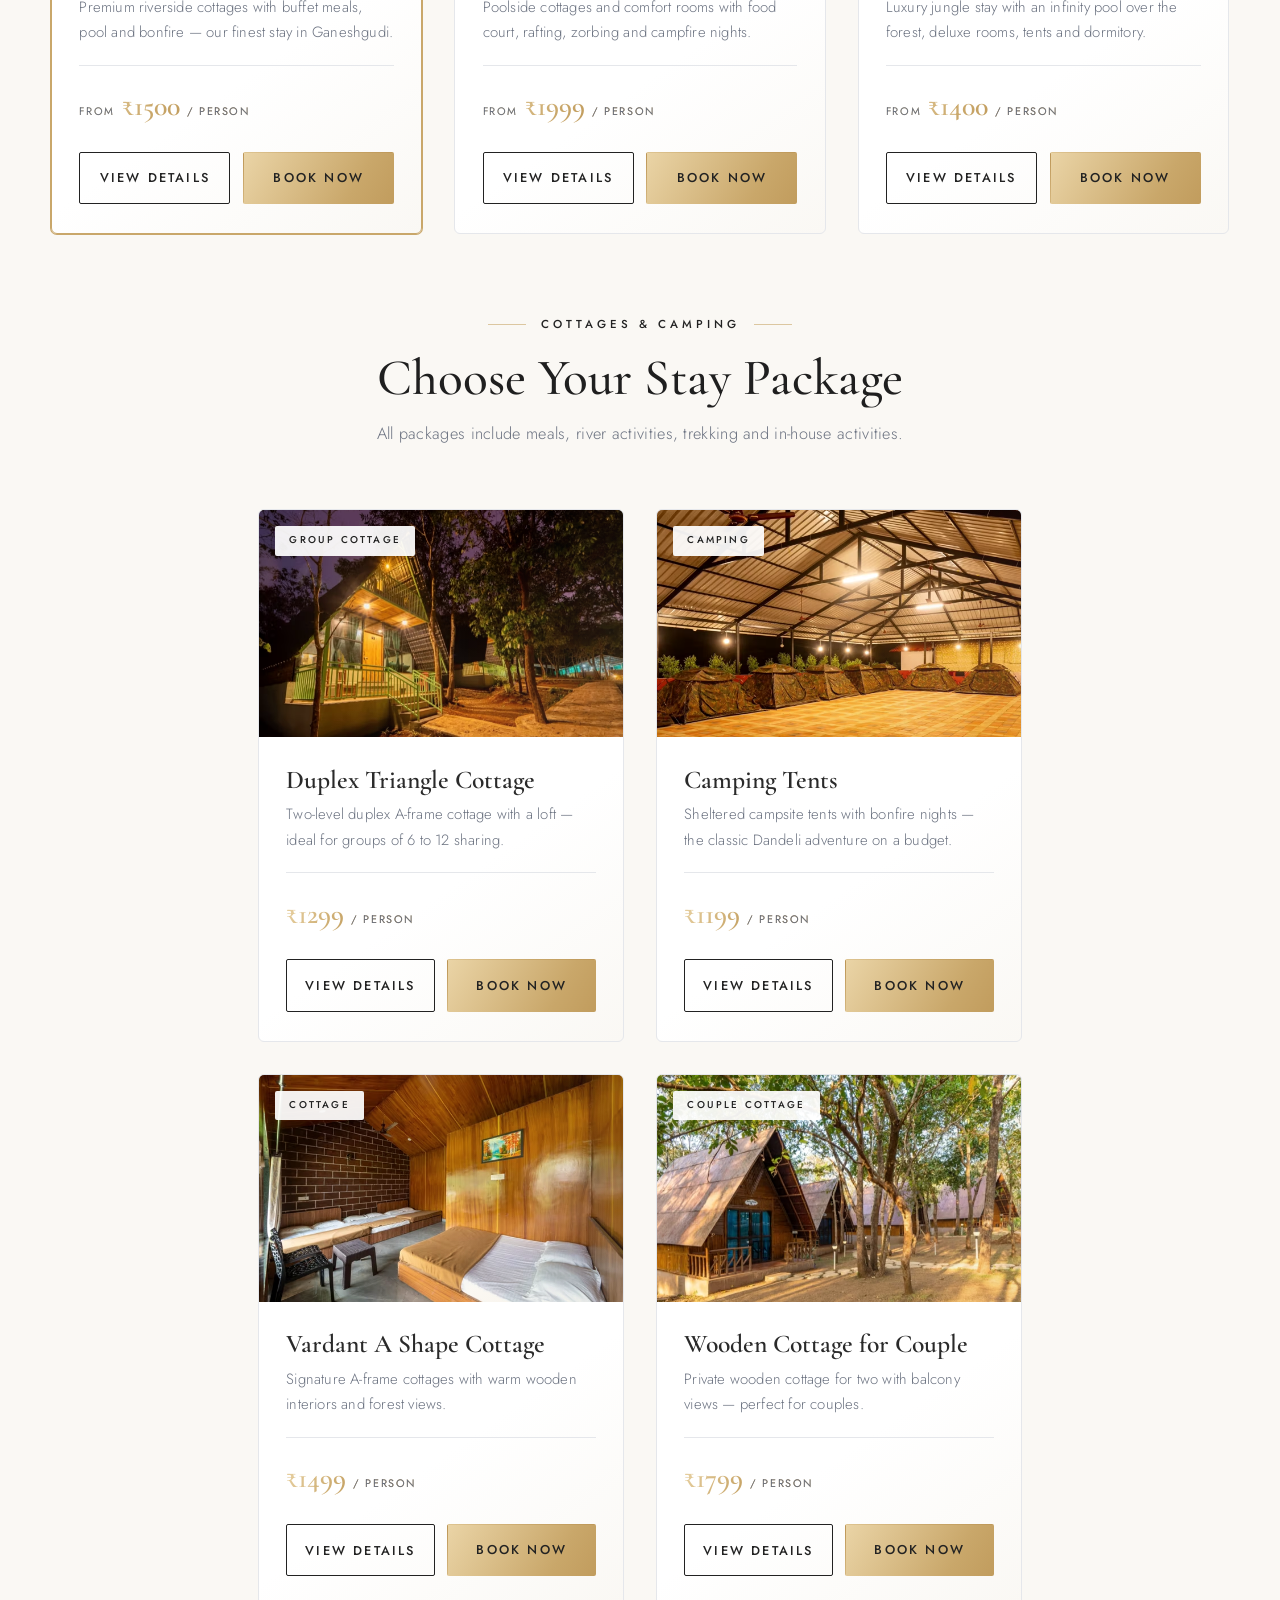
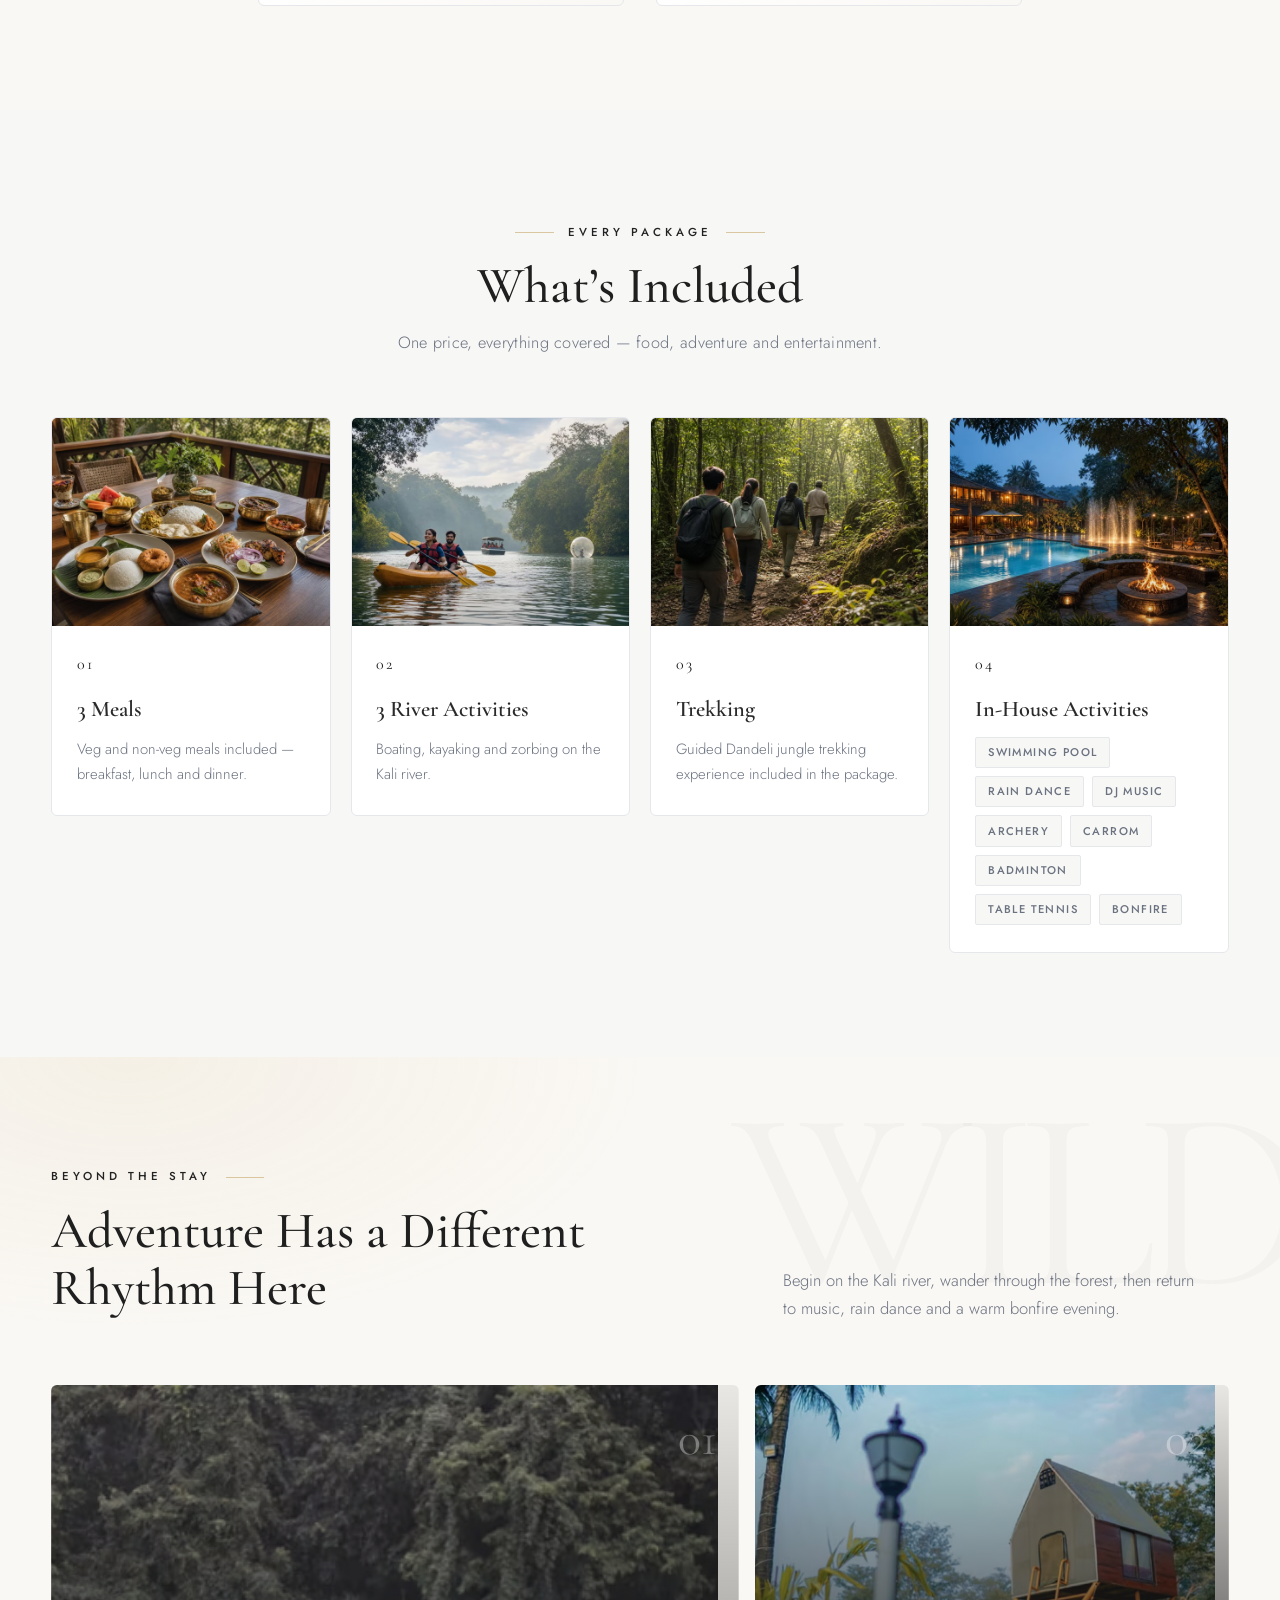
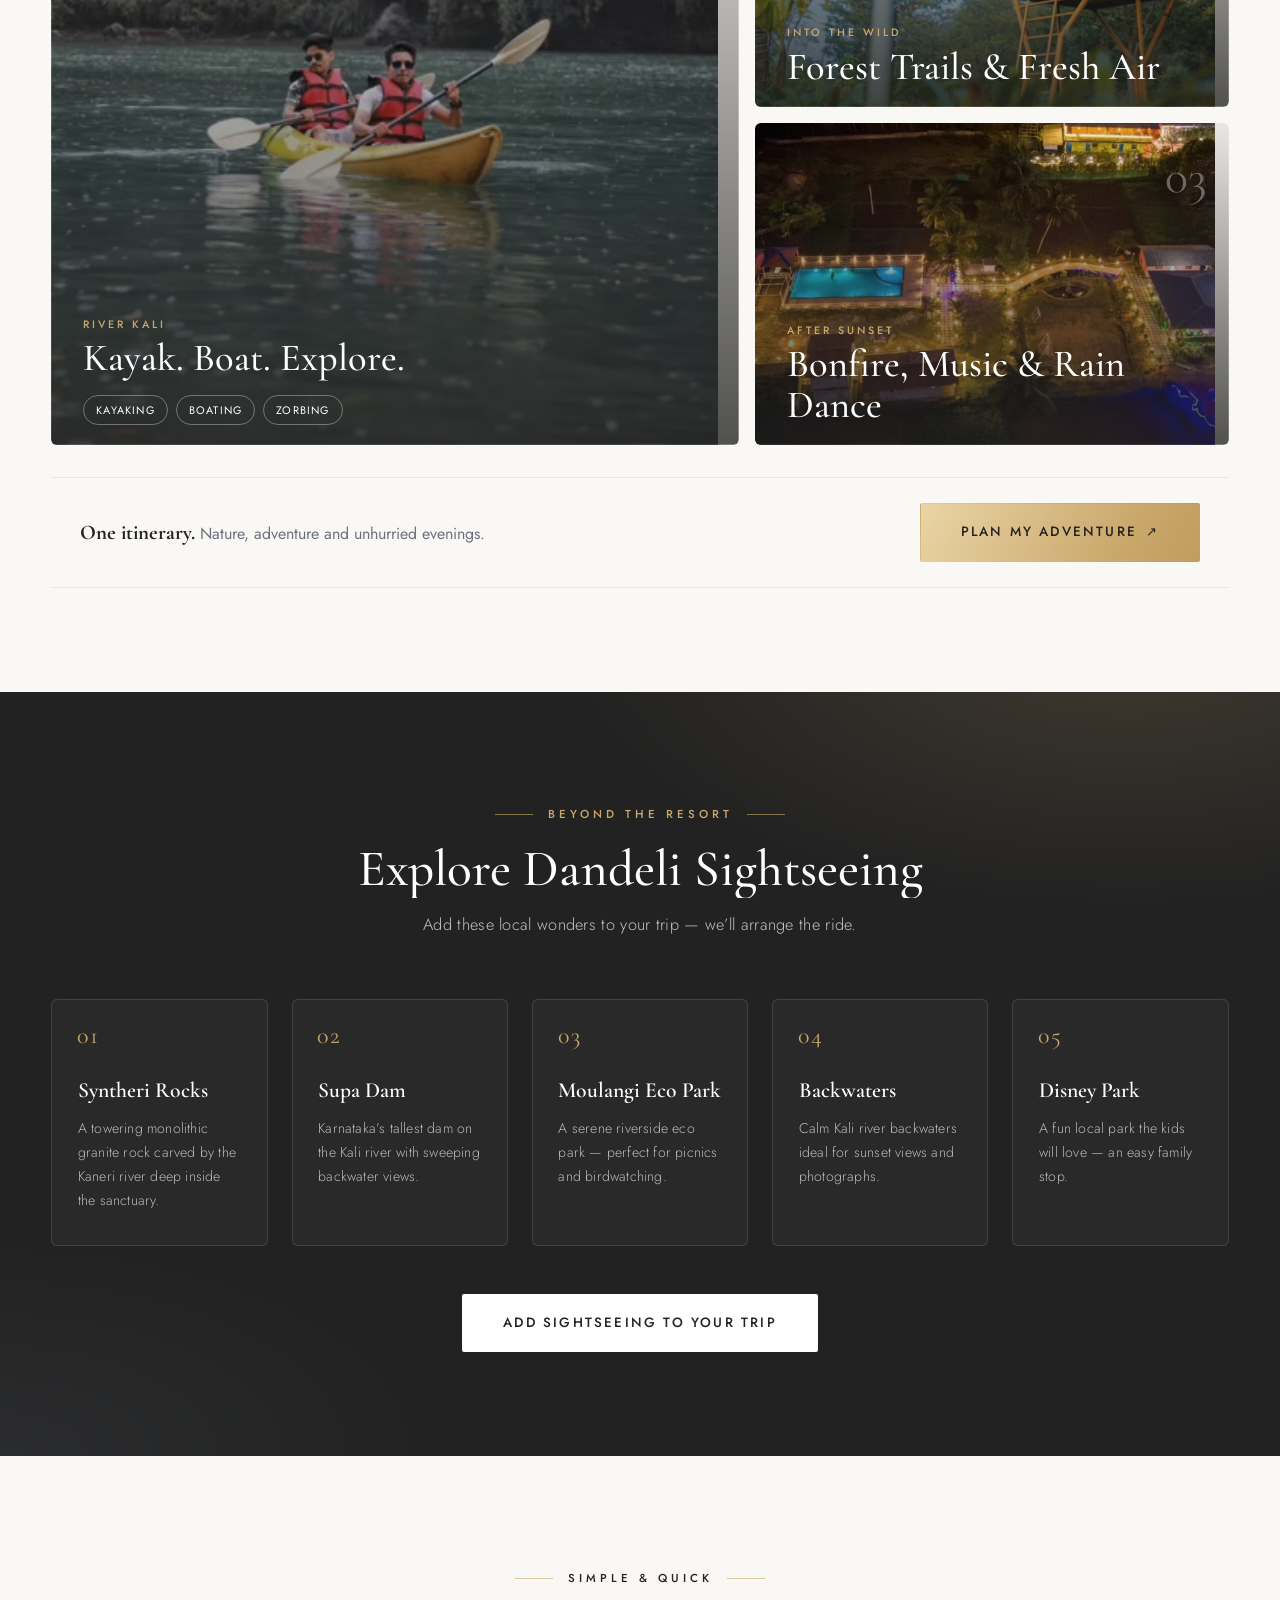
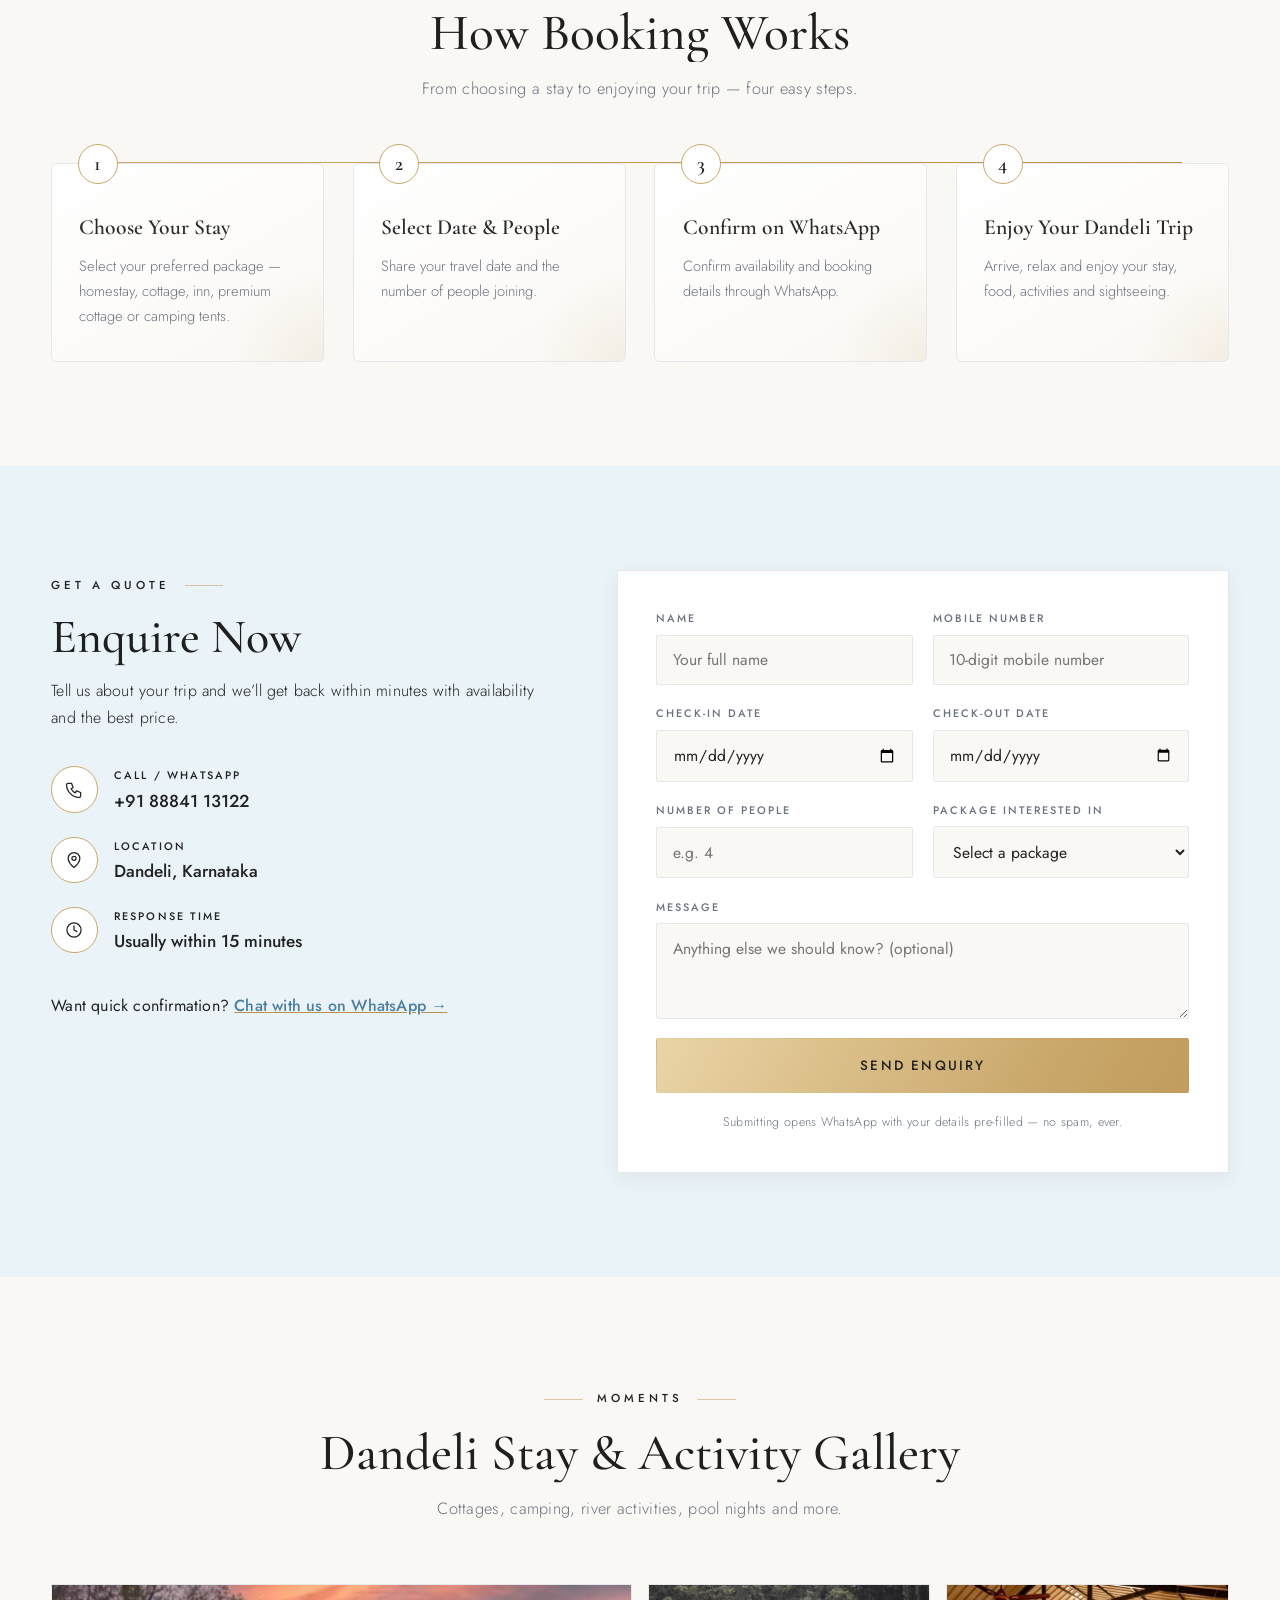
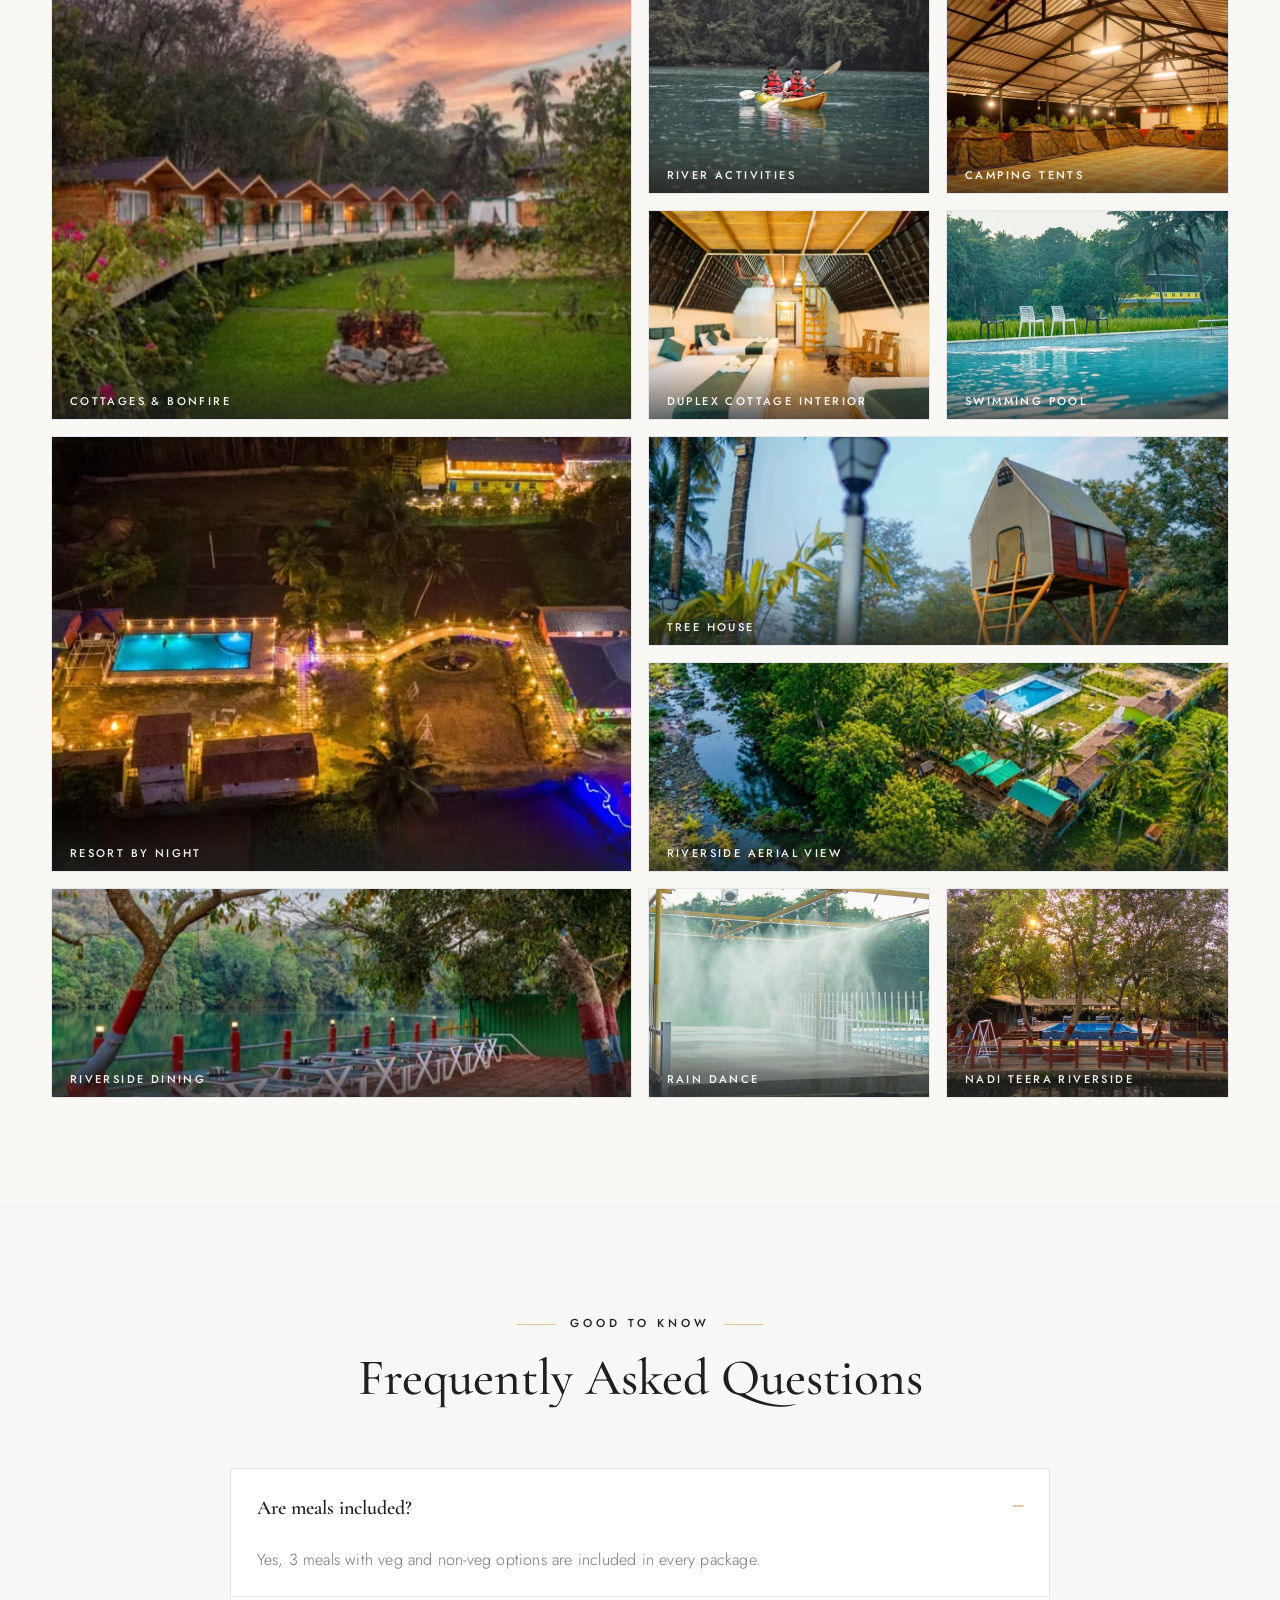
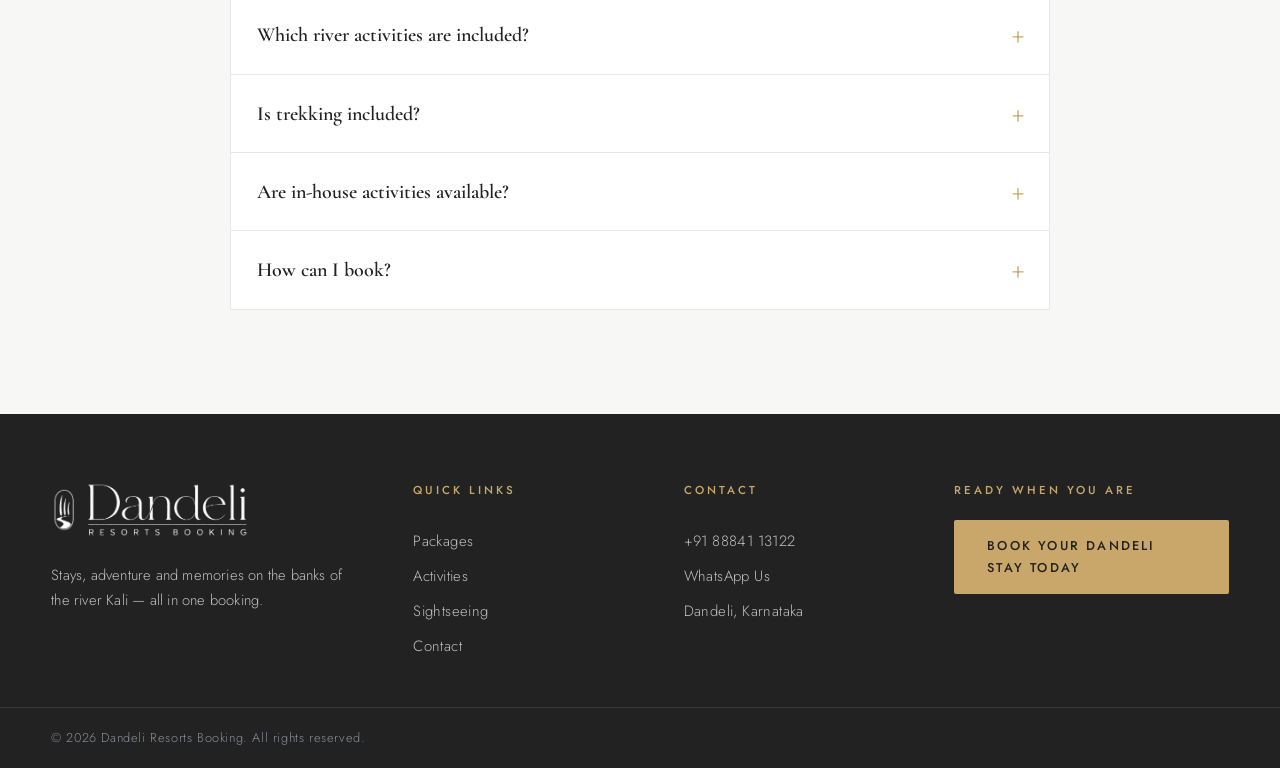
==== commit c3527c9a: "Fix Samsung/Android: force light theme + AVIF image fallback On Samsung Internet / Chrome Auto Dark " ====
--- a/index.html
+++ b/index.html
@@ -3,11 +3,12 @@
 <head>
   <meta charset="UTF-8">
   <meta name="viewport" content="width=device-width, initial-scale=1.0">
-  <script>document.documentElement.classList.add('js');window.setTimeout(function(){if(document.documentElement.classList.contains('sb-ready'))return;document.documentElement.classList.add('sb-fallback');var l=document.getElementById('siteLoader');if(l)l.classList.add('is-hidden');if(document.body)document.body.classList.remove('is-loading');},4000);</script>
+  <script>document.documentElement.classList.add('js');document.addEventListener('error',function(e){var t=e.target;if(t&&t.tagName==='IMG'&&t.parentNode&&t.parentNode.tagName==='PICTURE'&&!t.dataset.fb){t.dataset.fb=1;var ss=t.parentNode.getElementsByTagName('source');while(ss.length){ss[0].parentNode.removeChild(ss[0]);}var s=t.getAttribute('src');t.removeAttribute('srcset');t.src='';t.src=s;}},true);window.setTimeout(function(){if(document.documentElement.classList.contains('sb-ready'))return;document.documentElement.classList.add('sb-fallback');var l=document.getElementById('siteLoader');if(l)l.classList.add('is-hidden');if(document.body)document.body.classList.remove('is-loading');},4000);</script>
   <title>Dandeli Resorts Booking | Resorts, Cottages, Homestays &amp; Camping from ₹1199</title>
   <meta name="description" content="Book your perfect Dandeli stay — resorts, cottages, homestays and camping packages with 3 meals, river activities, trekking and in-house entertainment. Packages from ₹1199 per person.">
   <meta name="robots" content="index, follow, max-image-preview:large">
   <meta name="theme-color" content="#FAF8F4">
+  <meta name="color-scheme" content="light">
   <meta property="og:title" content="Dandeli Resorts Booking — Book Your Perfect Dandeli Stay">
   <meta property="og:description" content="Resorts, cottages, homestays and camping packages with meals, river activities, trekking and in-house entertainment.">
   <meta property="og:type" content="website">
--- a/style.css
+++ b/style.css
@@ -4,6 +4,7 @@
    ============================================================ */
 
 :root {
+  color-scheme: light;
   --white: #FFFFFF;
   --warm: #FAF8F4;
   --porcelain: #F7F7F5;
@@ -1138,12 +1139,14 @@
 .booking-modal {
   border: 0;
   padding: 0;
+  margin: auto;
   width: min(440px, 92vw);
+  max-height: calc(100vh - 2rem);
   border-radius: 12px;
   background: var(--white);
   color: var(--body);
   box-shadow: var(--shadow);
-  overflow: hidden;
+  overflow-y: auto;
 }
 .booking-modal::backdrop {
   background: rgba(20, 18, 14, .55);
@@ -1702,6 +1705,7 @@
 .package-dialog {
   width: min(980px, calc(100% - 2rem));
   max-height: min(760px, calc(100vh - 2rem));
+  margin: auto;
   padding: 0;
   border: 0;
   border-radius: 8px;
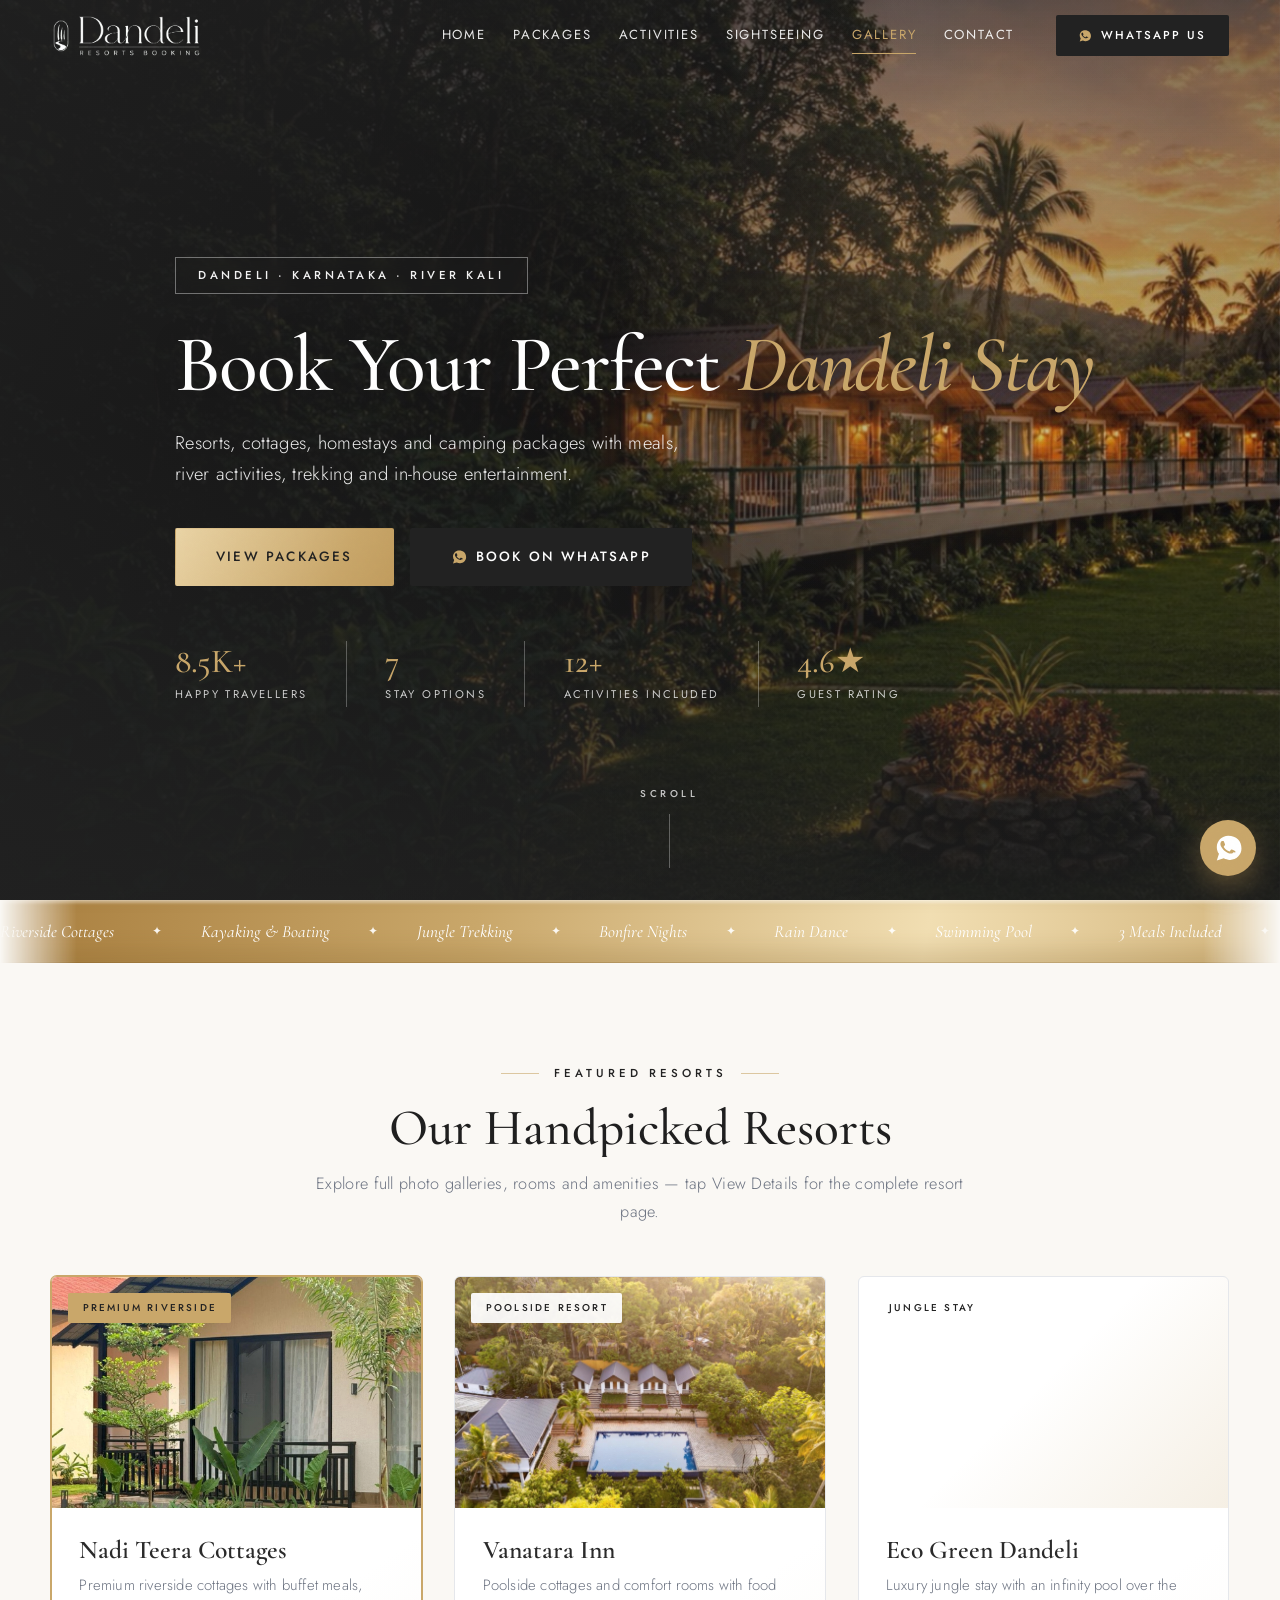
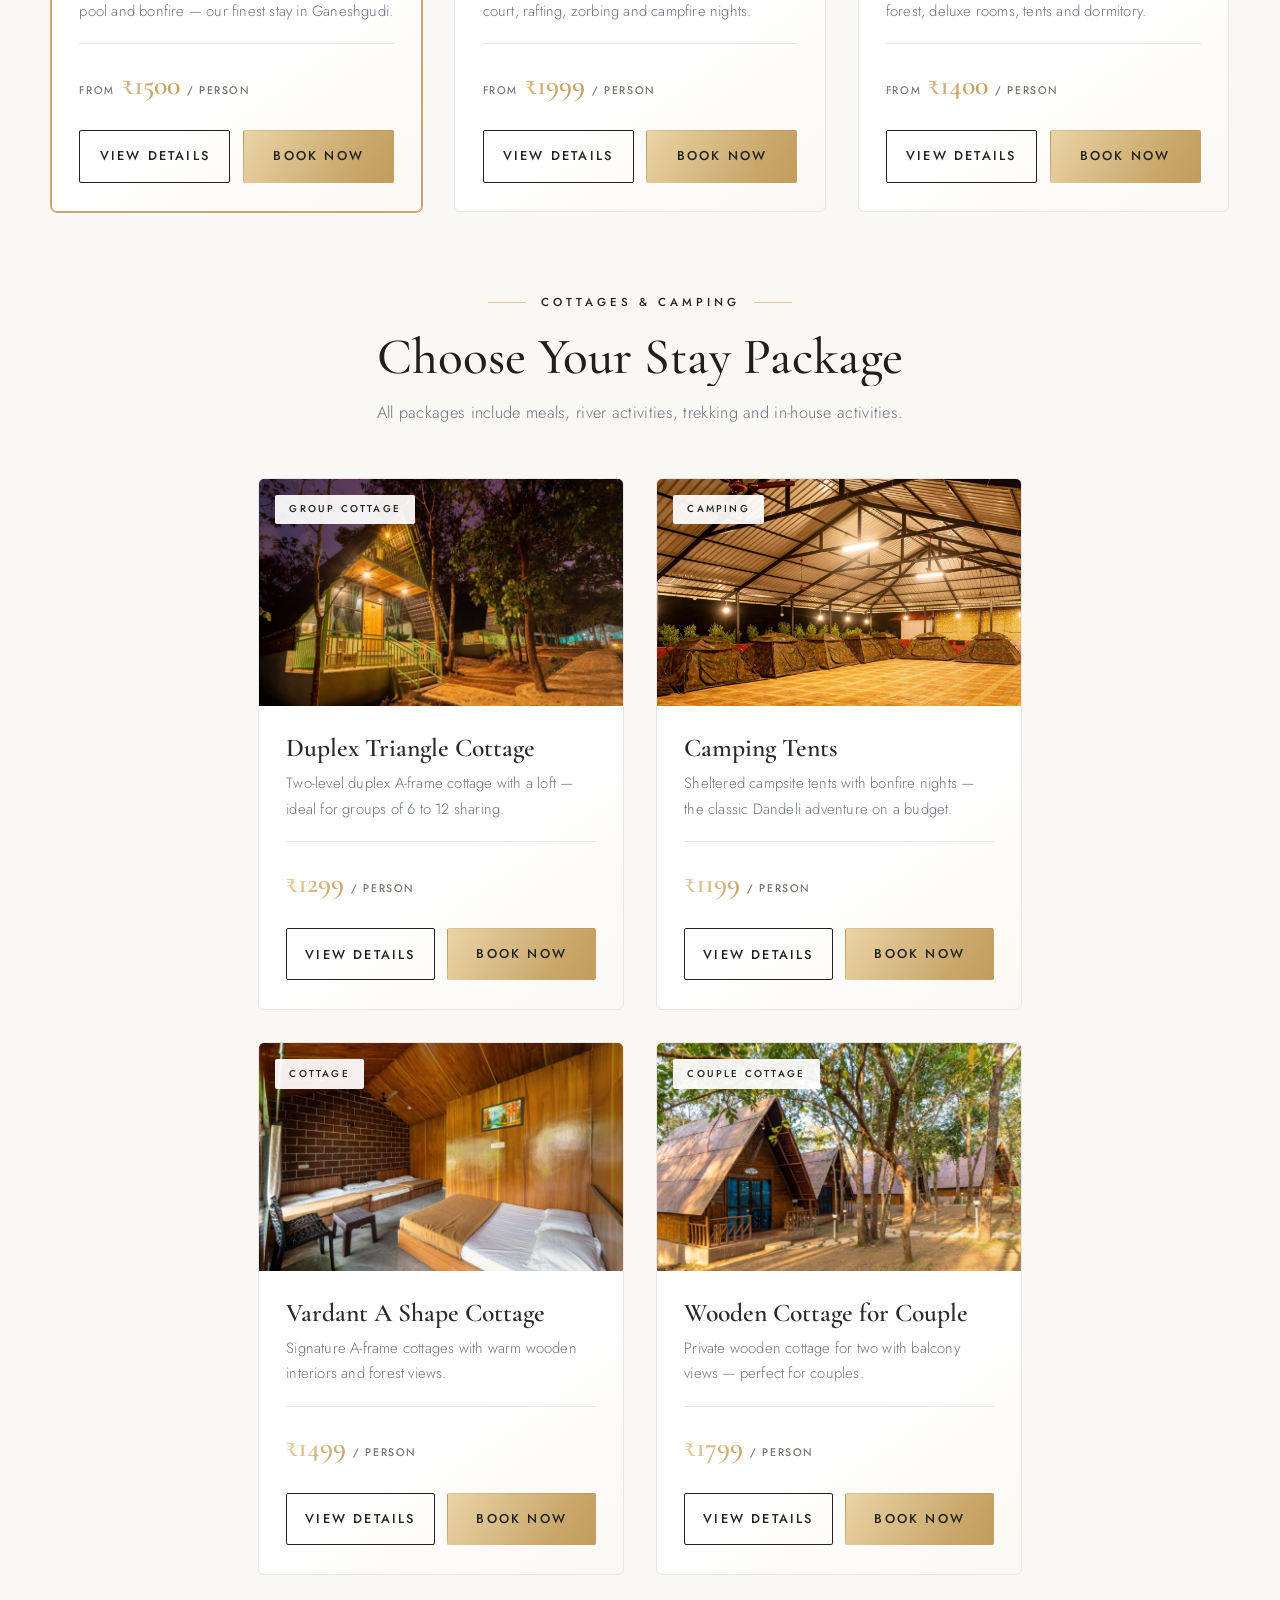
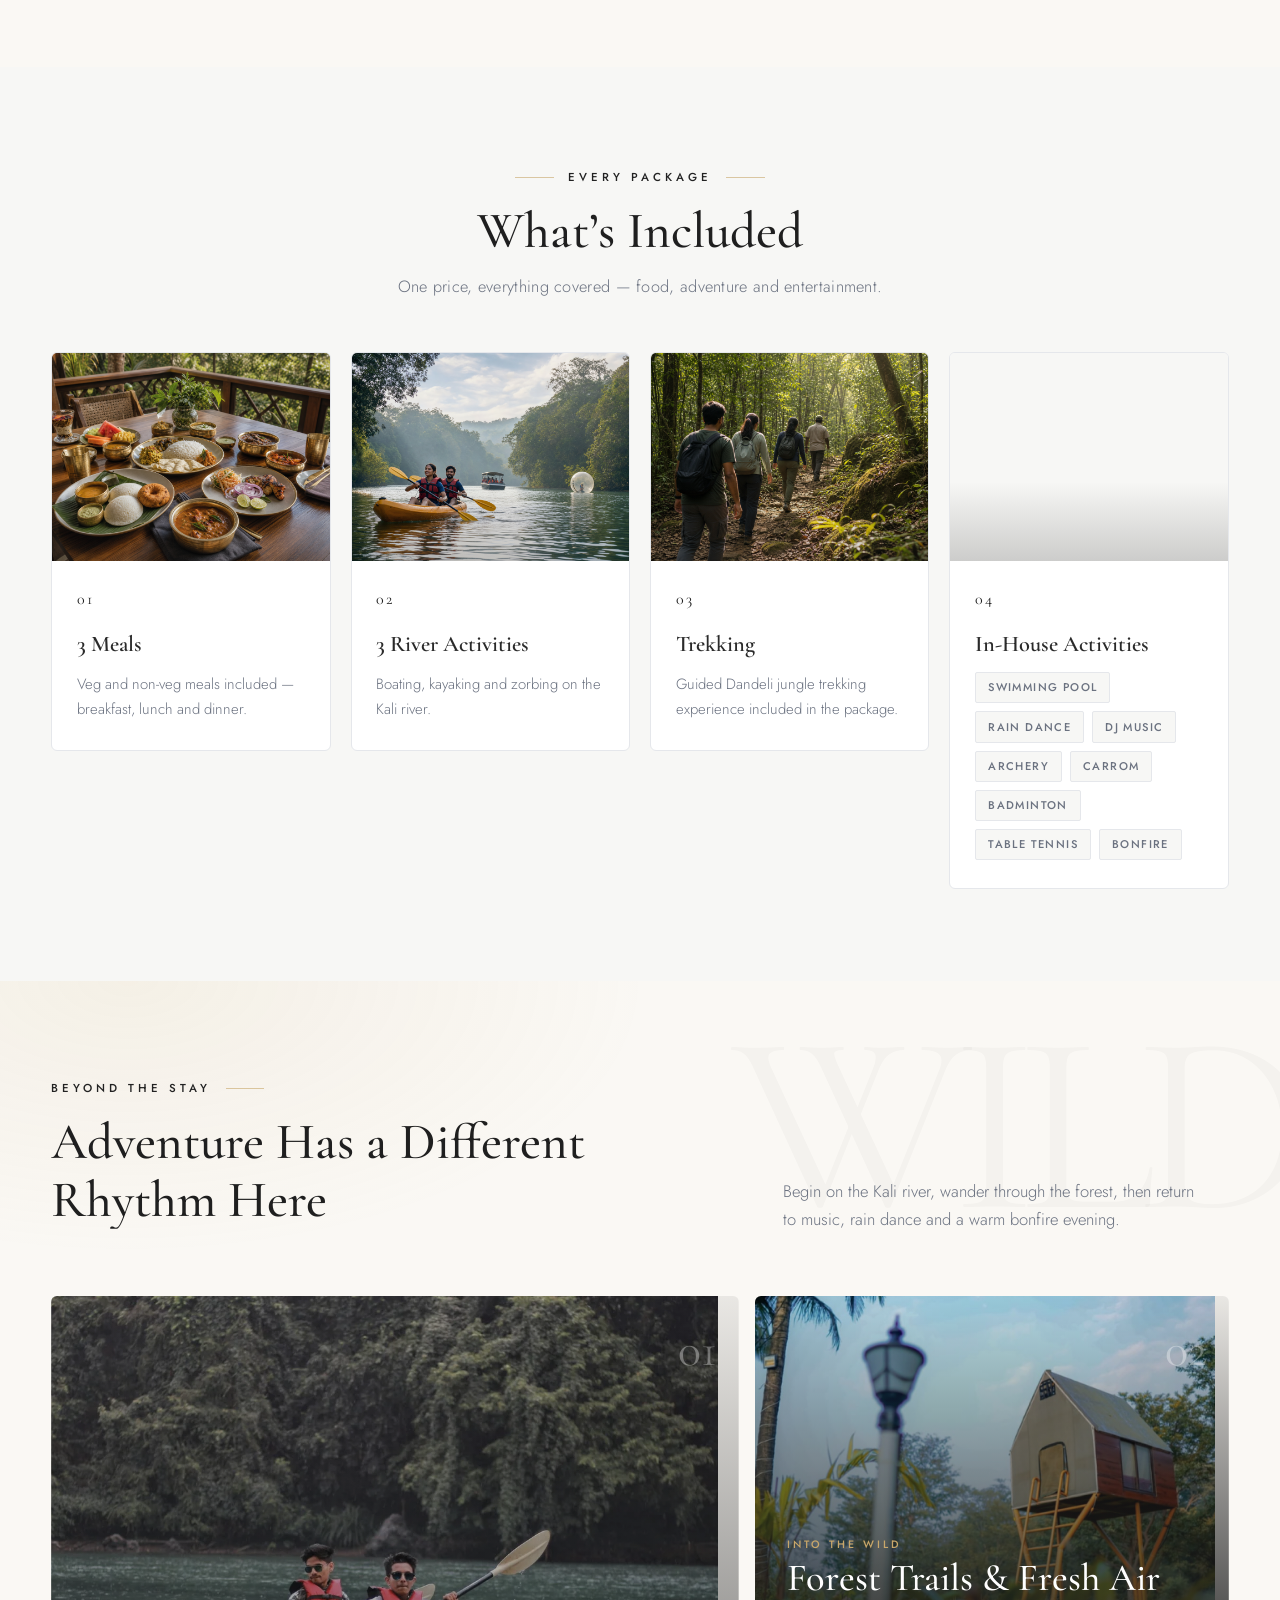
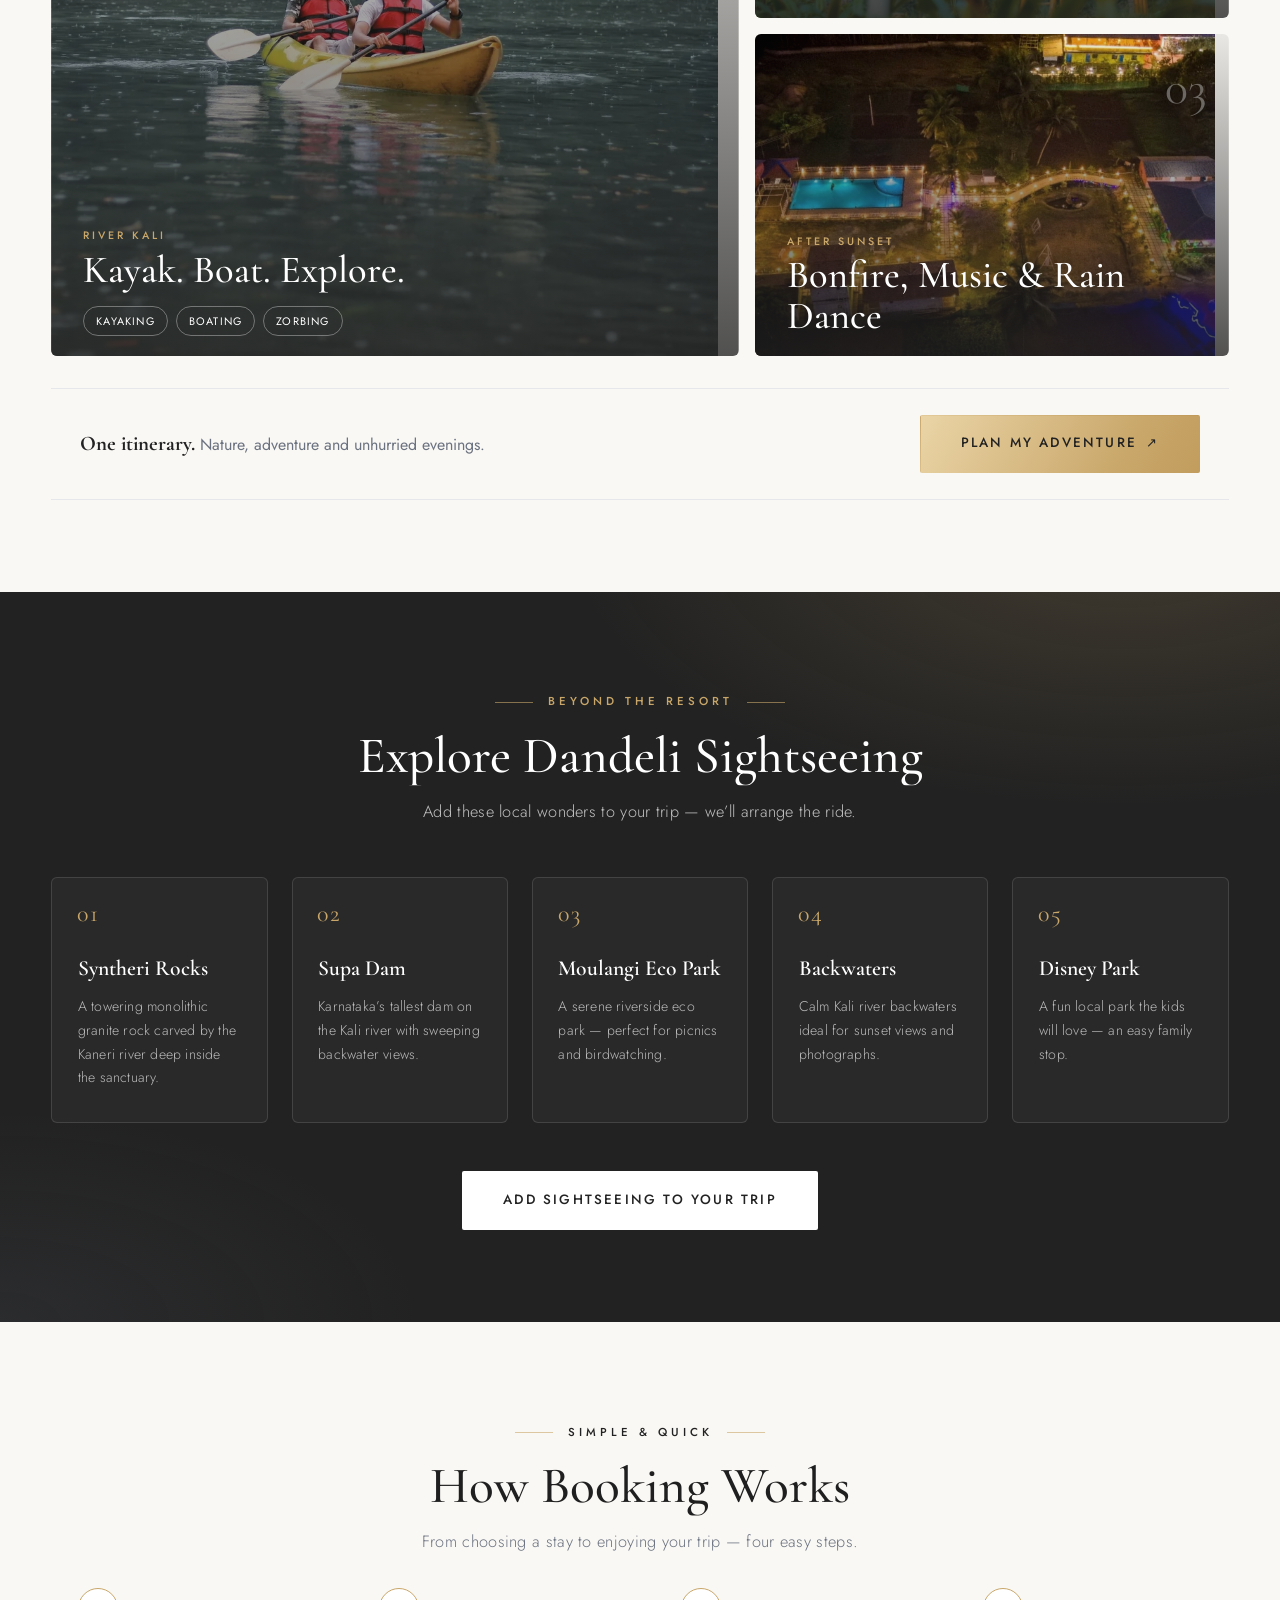
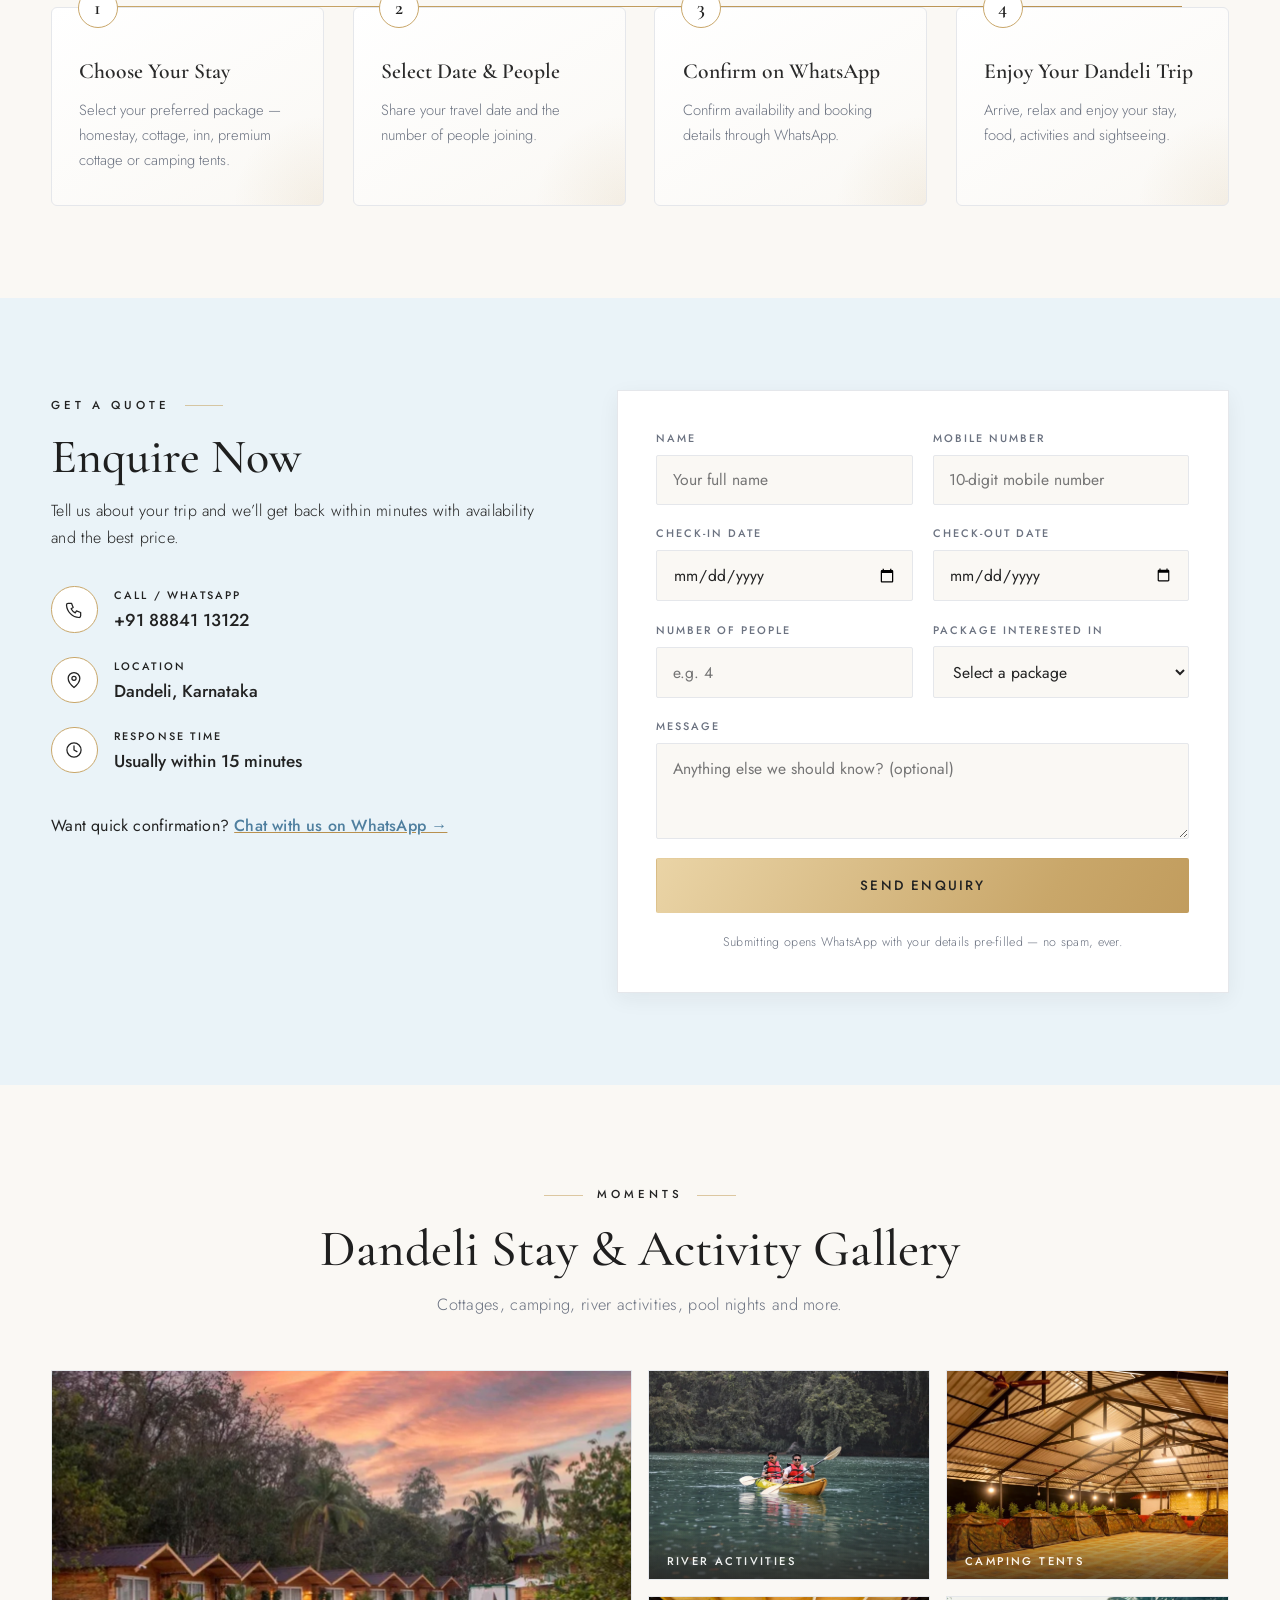
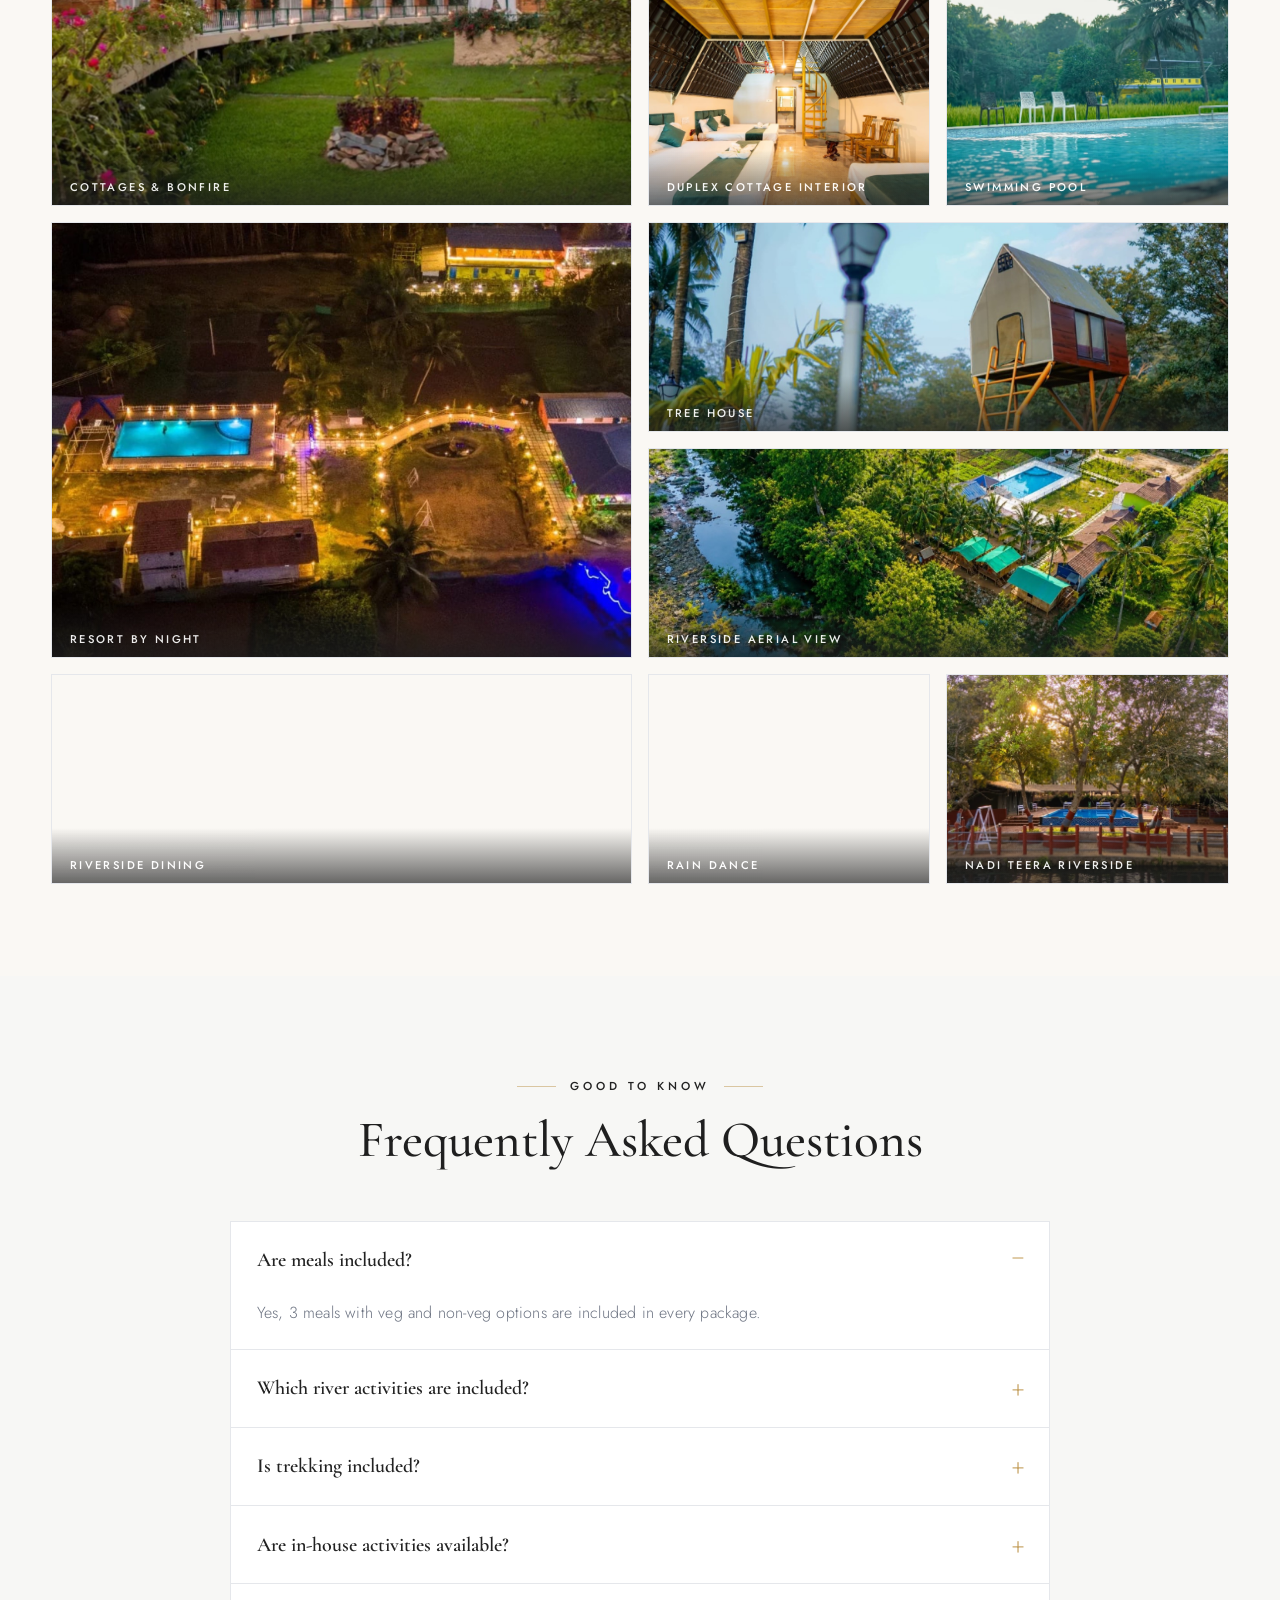
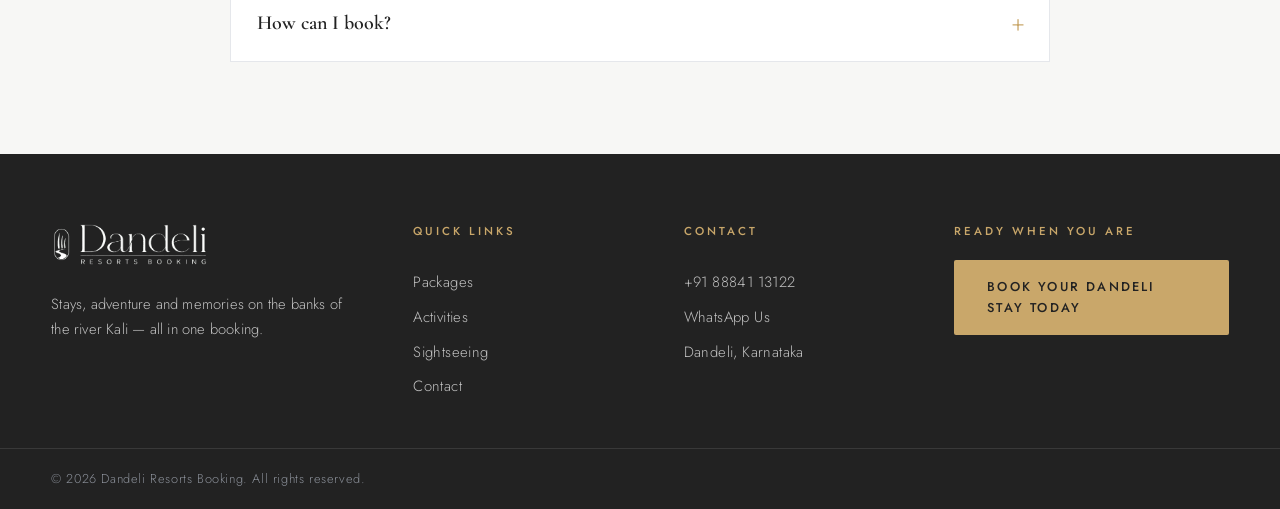
==== commit dbbfc106: "Serve JPG images directly (drop AVIF) so photos load on Android AVIF decoded on iPhone Safari's fall" ====
--- a/index.html
+++ b/index.html
@@ -121,7 +121,7 @@
         <article class="pkg-card reveal featured-pkg">
           <div class="pkg-media">
             <a href="nadi-teera.html" aria-label="View Nadi Teera Cottages details">
-              <picture><source type="image/avif" srcset="images/naditeera-cottage-640.avif 640w, images/naditeera-cottage-1200.avif 1200w" sizes="(max-width: 640px) 88vw, (max-width: 1024px) 50vw, 600px"><img src="images/naditeera-cottage.jpg" alt="Nadi Teera red-roof cottage with private sit-out amid gardens" loading="lazy" width="1200" height="1600"></picture>
+              <picture><img src="images/naditeera-cottage.jpg" alt="Nadi Teera red-roof cottage with private sit-out amid gardens" loading="lazy" width="1200" height="1600"></picture>
             </a>
             <span class="pkg-badge badge-gold">Premium Riverside</span>
           </div>
@@ -142,7 +142,7 @@
         <article class="pkg-card reveal">
           <div class="pkg-media">
             <a href="vanatara-inn.html" aria-label="View Vanatara Inn details">
-              <picture><source type="image/avif" srcset="images/vantara-inn-640.avif 640w, images/vantara-inn-1200.avif 1200w" sizes="(max-width: 640px) 88vw, (max-width: 1024px) 50vw, 600px"><img src="images/vantara-inn.jpg" alt="Aerial view of Vanatara Inn cottages and swimming pool amid palm greenery" loading="lazy" width="1600" height="1066"></picture>
+              <picture><img src="images/vantara-inn.jpg" alt="Aerial view of Vanatara Inn cottages and swimming pool amid palm greenery" loading="lazy" width="1600" height="1066"></picture>
             </a>
             <span class="pkg-badge">Poolside Resort</span>
           </div>
@@ -163,7 +163,7 @@
         <article class="pkg-card reveal">
           <div class="pkg-media">
             <a href="eco-green.html" aria-label="View Eco Green Dandeli details">
-              <picture><source type="image/avif" srcset="images/eco-homestay-640.avif 640w, images/eco-homestay-1200.avif 1200w" sizes="(max-width: 640px) 88vw, (max-width: 1024px) 50vw, 600px"><img src="images/eco-homestay.jpg" alt="Eco Green cottages with garden pathway and lanterns" loading="lazy" width="1600" height="900"></picture>
+              <picture><img src="images/eco-homestay.jpg" alt="Eco Green cottages with garden pathway and lanterns" loading="lazy" width="1600" height="900"></picture>
             </a>
             <span class="pkg-badge">Jungle Stay</span>
           </div>
@@ -191,7 +191,7 @@
         <!-- Duplex Triangle Cottage -->
         <article class="pkg-card reveal">
           <div class="pkg-media">
-            <picture><source type="image/avif" srcset="images/duplex-triangle-640.avif 640w, images/duplex-triangle-1200.avif 1200w" sizes="(max-width: 640px) 88vw, (max-width: 1024px) 50vw, 600px"><img src="images/duplex-triangle.jpg" alt="Duplex triangle A-frame cottage with green trim lit up at night" loading="lazy" width="1600" height="1066"></picture>
+            <picture><img src="images/duplex-triangle.jpg" alt="Duplex triangle A-frame cottage with green trim lit up at night" loading="lazy" width="1600" height="1066"></picture>
             <span class="pkg-badge">Group Cottage</span>
           </div>
           <div class="pkg-body">
@@ -210,7 +210,7 @@
         <!-- Camping Tents -->
         <article class="pkg-card reveal">
           <div class="pkg-media">
-            <picture><source type="image/avif" srcset="images/pkg-camping-640.avif 640w, images/pkg-camping-1200.avif 1200w" sizes="(max-width: 640px) 88vw, (max-width: 1024px) 50vw, 600px"><img src="images/pkg-camping.webp" alt="Camping tents under a covered pavilion at night" loading="lazy" width="1280" height="854"></picture>
+            <picture><img src="images/pkg-camping.webp" alt="Camping tents under a covered pavilion at night" loading="lazy" width="1280" height="854"></picture>
             <span class="pkg-badge">Camping</span>
           </div>
           <div class="pkg-body">
@@ -229,7 +229,7 @@
         <!-- Vardant A Shape Cottage -->
         <article class="pkg-card reveal">
           <div class="pkg-media">
-            <picture><source type="image/avif" srcset="images/ashape-real-640.avif 640w, images/ashape-real-1200.avif 1200w" sizes="(max-width: 640px) 88vw, (max-width: 1024px) 50vw, 600px"><img src="images/ashape-real.jpg" alt="Wooden A-shape cottage interior with brick wall and cozy beds" loading="lazy" width="1600" height="1067"></picture>
+            <picture><img src="images/ashape-real.jpg" alt="Wooden A-shape cottage interior with brick wall and cozy beds" loading="lazy" width="1600" height="1067"></picture>
             <span class="pkg-badge">Cottage</span>
           </div>
           <div class="pkg-body">
@@ -248,7 +248,7 @@
         <!-- Wooden Cottage for Couple -->
         <article class="pkg-card reveal">
           <div class="pkg-media">
-            <picture><source type="image/avif" srcset="images/wooden-cottage-640.avif 640w, images/wooden-cottage-1200.avif 1200w" sizes="(max-width: 640px) 88vw, (max-width: 1024px) 50vw, 600px"><img src="images/wooden-cottage.jpg" alt="Wooden A-frame cottages among trees in golden evening light" loading="lazy" width="1600" height="1066"></picture>
+            <picture><img src="images/wooden-cottage.jpg" alt="Wooden A-frame cottages among trees in golden evening light" loading="lazy" width="1600" height="1066"></picture>
             <span class="pkg-badge">Couple Cottage</span>
           </div>
           <div class="pkg-body">
@@ -278,7 +278,7 @@
 
       <div class="include-grid">
         <div class="include-card reveal">
-          <div class="include-media"><picture><source type="image/avif" srcset="images/inclusion-meals-640.avif 640w, images/inclusion-meals-1200.avif 1200w" sizes="(max-width: 640px) 88vw, (max-width: 1024px) 50vw, 600px"><img src="images/inclusion-meals.png" alt="Indian vegetarian and non-vegetarian meals served at a forest resort" loading="lazy" decoding="async" width="1000" height="750"></picture></div>
+          <div class="include-media"><picture><img src="images/inclusion-meals.png" alt="Indian vegetarian and non-vegetarian meals served at a forest resort" loading="lazy" decoding="async" width="1000" height="750"></picture></div>
           <div class="include-content">
             <span class="include-index">01</span>
             <h3>3 Meals</h3>
@@ -286,7 +286,7 @@
           </div>
         </div>
         <div class="include-card reveal">
-          <div class="include-media"><picture><source type="image/avif" srcset="images/inclusion-river-640.avif 640w, images/inclusion-river-1200.avif 1200w" sizes="(max-width: 640px) 88vw, (max-width: 1024px) 50vw, 600px"><img src="images/inclusion-river.png" alt="Guests kayaking with boating and zorbing on the Kali river" loading="lazy" decoding="async" width="1000" height="750"></picture></div>
+          <div class="include-media"><picture><img src="images/inclusion-river.png" alt="Guests kayaking with boating and zorbing on the Kali river" loading="lazy" decoding="async" width="1000" height="750"></picture></div>
           <div class="include-content">
             <span class="include-index">02</span>
             <h3>3 River Activities</h3>
@@ -294,7 +294,7 @@
           </div>
         </div>
         <div class="include-card reveal">
-          <div class="include-media"><picture><source type="image/avif" srcset="images/inclusion-trekking-640.avif 640w, images/inclusion-trekking-1200.avif 1200w" sizes="(max-width: 640px) 88vw, (max-width: 1024px) 50vw, 600px"><img src="images/inclusion-trekking.png" alt="Guided group trekking through a sunlit Dandeli forest trail" loading="lazy" decoding="async" width="1000" height="750"></picture></div>
+          <div class="include-media"><picture><img src="images/inclusion-trekking.png" alt="Guided group trekking through a sunlit Dandeli forest trail" loading="lazy" decoding="async" width="1000" height="750"></picture></div>
           <div class="include-content">
             <span class="include-index">03</span>
             <h3>Trekking</h3>
@@ -302,7 +302,7 @@
           </div>
         </div>
         <div class="include-card reveal">
-          <div class="include-media"><picture><source type="image/avif" srcset="images/inclusion-resort-activities-640.avif 640w, images/inclusion-resort-activities-1200.avif 1200w" sizes="(max-width: 640px) 88vw, (max-width: 1024px) 50vw, 600px"><img src="images/inclusion-resort-activities.png" alt="Illuminated resort pool, rain dance fountains and bonfire at blue hour" loading="lazy" decoding="async" width="1000" height="750"></picture></div>
+          <div class="include-media"><picture><img src="images/inclusion-resort-activities.png" alt="Illuminated resort pool, rain dance fountains and bonfire at blue hour" loading="lazy" decoding="async" width="1000" height="750"></picture></div>
           <div class="include-content">
             <span class="include-index">04</span>
             <h3>In-House Activities</h3>
@@ -329,7 +329,7 @@
 
       <div class="activity-showcase">
         <article class="activity-panel activity-panel-main reveal">
-          <picture><source type="image/avif" srcset="images/gal-kayak-640.avif 640w, images/gal-kayak-1200.avif 1200w" sizes="(max-width: 640px) 88vw, (max-width: 1024px) 50vw, 600px"><img src="images/gal-kayak.webp" alt="Guests kayaking through the calm Kali river" loading="lazy" decoding="async" width="1600" height="1067"></picture>
+          <picture><img src="images/gal-kayak.webp" alt="Guests kayaking through the calm Kali river" loading="lazy" decoding="async" width="1600" height="1067"></picture>
           <div class="activity-shade"></div>
           <span class="activity-number">01</span>
           <div class="activity-copy">
@@ -340,7 +340,7 @@
         </article>
 
         <article class="activity-panel reveal">
-          <picture><source type="image/avif" srcset="images/tree-house-640.avif 640w, images/tree-house-1200.avif 1200w" sizes="(max-width: 640px) 88vw, (max-width: 1024px) 50vw, 600px"><img src="images/tree-house.jpg" alt="Tree house surrounded by Dandeli forest" loading="lazy" decoding="async" width="1600" height="900"></picture>
+          <picture><img src="images/tree-house.jpg" alt="Tree house surrounded by Dandeli forest" loading="lazy" decoding="async" width="1600" height="900"></picture>
           <div class="activity-shade"></div>
           <span class="activity-number">02</span>
           <div class="activity-copy">
@@ -350,7 +350,7 @@
         </article>
 
         <article class="activity-panel reveal">
-          <picture><source type="image/avif" srcset="images/night-aerial-640.avif 640w, images/night-aerial-1200.avif 1200w" sizes="(max-width: 640px) 88vw, (max-width: 1024px) 50vw, 600px"><img src="images/night-aerial.jpg" alt="Dandeli resort glowing at night around the pool" loading="lazy" decoding="async" width="1600" height="1600"></picture>
+          <picture><img src="images/night-aerial.jpg" alt="Dandeli resort glowing at night around the pool" loading="lazy" decoding="async" width="1600" height="1600"></picture>
           <div class="activity-shade"></div>
           <span class="activity-number">03</span>
           <div class="activity-copy">
@@ -519,17 +519,17 @@
       </div>
 
       <div class="gallery-grid">
-        <figure class="g-item g-big reveal"><picture><source type="image/avif" srcset="images/hero-640.avif 640w, images/hero-1200.avif 1200w" sizes="(max-width: 640px) 88vw, (max-width: 1024px) 50vw, 600px"><img src="images/hero.jpg" alt="Riverside cottages at sunset with bonfire pit" loading="lazy" width="1920" height="1115"></picture><figcaption>Cottages &amp; Bonfire</figcaption></figure>
-        <figure class="g-item reveal"><picture><source type="image/avif" srcset="images/gal-kayak-640.avif 640w, images/gal-kayak-1200.avif 1200w" sizes="(max-width: 640px) 88vw, (max-width: 1024px) 50vw, 600px"><img src="images/gal-kayak.webp" alt="Two guests kayaking on the Kali river" loading="lazy" width="1600" height="1067"></picture><figcaption>River Activities</figcaption></figure>
-        <figure class="g-item reveal"><picture><source type="image/avif" srcset="images/pkg-camping-640.avif 640w, images/pkg-camping-1200.avif 1200w" sizes="(max-width: 640px) 88vw, (max-width: 1024px) 50vw, 600px"><img src="images/pkg-camping.webp" alt="Camping tents under a lit pavilion" loading="lazy" width="1280" height="854"></picture><figcaption>Camping Tents</figcaption></figure>
-        <figure class="g-item reveal"><picture><source type="image/avif" srcset="images/duplex-interior-640.avif 640w, images/duplex-interior-1200.avif 1200w" sizes="(max-width: 640px) 88vw, (max-width: 1024px) 50vw, 600px"><img src="images/duplex-interior.jpg" alt="Duplex triangle cottage interior with multiple beds and a loft spiral staircase" loading="lazy" width="1600" height="1066"></picture><figcaption>Duplex Cottage Interior</figcaption></figure>
-        <figure class="g-item reveal"><picture><source type="image/avif" srcset="images/pool-real-640.avif 640w, images/pool-real-1200.avif 1200w" sizes="(max-width: 640px) 88vw, (max-width: 1024px) 50vw, 600px"><img src="images/pool-real.jpg" alt="Swimming pool surrounded by palms and paddy greens" loading="lazy" width="1600" height="900"></picture><figcaption>Swimming Pool</figcaption></figure>
-        <figure class="g-item g-big reveal"><picture><source type="image/avif" srcset="images/night-aerial-640.avif 640w, images/night-aerial-1200.avif 1200w" sizes="(max-width: 640px) 88vw, (max-width: 1024px) 50vw, 600px"><img src="images/night-aerial.jpg" alt="Aerial view of the lit resort and pool at night" loading="lazy" width="1600" height="1600"></picture><figcaption>Resort by Night</figcaption></figure>
-        <figure class="g-item g-wide reveal"><picture><source type="image/avif" srcset="images/tree-house-640.avif 640w, images/tree-house-1200.avif 1200w" sizes="(max-width: 640px) 88vw, (max-width: 1024px) 50vw, 600px"><img src="images/tree-house.jpg" alt="Tree house cabin on stilts amid greenery" loading="lazy" width="1600" height="900"></picture><figcaption>Tree House</figcaption></figure>
-        <figure class="g-item g-wide reveal"><picture><source type="image/avif" srcset="images/river-aerial-640.avif 640w, images/river-aerial-1200.avif 1200w" sizes="(max-width: 640px) 88vw, (max-width: 1024px) 50vw, 600px"><img src="images/river-aerial.jpg" alt="Aerial view of the riverside resort, pool and tents" loading="lazy" width="1600" height="900"></picture><figcaption>Riverside Aerial View</figcaption></figure>
-        <figure class="g-item g-wide reveal"><picture><source type="image/avif" srcset="images/riverside-dining-640.avif 640w, images/riverside-dining-1200.avif 1200w" sizes="(max-width: 640px) 88vw, (max-width: 1024px) 50vw, 600px"><img src="images/riverside-dining.jpg" alt="Riverside dining tables on the banks of the Kali river" loading="lazy" width="1600" height="1066"></picture><figcaption>Riverside Dining</figcaption></figure>
-        <figure class="g-item reveal"><picture><source type="image/avif" srcset="images/rain-dance-640.avif 640w, images/rain-dance-1200.avif 1200w" sizes="(max-width: 640px) 88vw, (max-width: 1024px) 50vw, 600px"><img src="images/rain-dance.jpg" alt="Rain dance misting arena beside the pool" loading="lazy" width="1600" height="900"></picture><figcaption>Rain Dance</figcaption></figure>
-        <figure class="g-item reveal"><picture><source type="image/avif" srcset="images/naditeera-riverside-640.avif 640w, images/naditeera-riverside-1200.avif 1200w" sizes="(max-width: 640px) 88vw, (max-width: 1024px) 50vw, 600px"><img src="images/naditeera-riverside.jpg" alt="Nadi Teera pool and thatched pavilion seen across the river at golden hour" loading="lazy" width="1600" height="900"></picture><figcaption>Nadi Teera Riverside</figcaption></figure>
+        <figure class="g-item g-big reveal"><picture><img src="images/hero.jpg" alt="Riverside cottages at sunset with bonfire pit" loading="lazy" width="1920" height="1115"></picture><figcaption>Cottages &amp; Bonfire</figcaption></figure>
+        <figure class="g-item reveal"><picture><img src="images/gal-kayak.webp" alt="Two guests kayaking on the Kali river" loading="lazy" width="1600" height="1067"></picture><figcaption>River Activities</figcaption></figure>
+        <figure class="g-item reveal"><picture><img src="images/pkg-camping.webp" alt="Camping tents under a lit pavilion" loading="lazy" width="1280" height="854"></picture><figcaption>Camping Tents</figcaption></figure>
+        <figure class="g-item reveal"><picture><img src="images/duplex-interior.jpg" alt="Duplex triangle cottage interior with multiple beds and a loft spiral staircase" loading="lazy" width="1600" height="1066"></picture><figcaption>Duplex Cottage Interior</figcaption></figure>
+        <figure class="g-item reveal"><picture><img src="images/pool-real.jpg" alt="Swimming pool surrounded by palms and paddy greens" loading="lazy" width="1600" height="900"></picture><figcaption>Swimming Pool</figcaption></figure>
+        <figure class="g-item g-big reveal"><picture><img src="images/night-aerial.jpg" alt="Aerial view of the lit resort and pool at night" loading="lazy" width="1600" height="1600"></picture><figcaption>Resort by Night</figcaption></figure>
+        <figure class="g-item g-wide reveal"><picture><img src="images/tree-house.jpg" alt="Tree house cabin on stilts amid greenery" loading="lazy" width="1600" height="900"></picture><figcaption>Tree House</figcaption></figure>
+        <figure class="g-item g-wide reveal"><picture><img src="images/river-aerial.jpg" alt="Aerial view of the riverside resort, pool and tents" loading="lazy" width="1600" height="900"></picture><figcaption>Riverside Aerial View</figcaption></figure>
+        <figure class="g-item g-wide reveal"><picture><img src="images/riverside-dining.jpg" alt="Riverside dining tables on the banks of the Kali river" loading="lazy" width="1600" height="1066"></picture><figcaption>Riverside Dining</figcaption></figure>
+        <figure class="g-item reveal"><picture><img src="images/rain-dance.jpg" alt="Rain dance misting arena beside the pool" loading="lazy" width="1600" height="900"></picture><figcaption>Rain Dance</figcaption></figure>
+        <figure class="g-item reveal"><picture><img src="images/naditeera-riverside.jpg" alt="Nadi Teera pool and thatched pavilion seen across the river at golden hour" loading="lazy" width="1600" height="900"></picture><figcaption>Nadi Teera Riverside</figcaption></figure>
       </div>
     </div>
   </section>
--- a/style.css
+++ b/style.css
@@ -206,7 +206,7 @@
   position: fixed;
   inset: 0 0 auto 0;
   z-index: 100;
-  padding: 1.1rem 0;
+  padding: .85rem 0;
   transition: background .25s ease, box-shadow .25s ease, padding .25s ease, border-color .25s ease;
   border-bottom: 1px solid transparent;
 }
@@ -214,7 +214,7 @@
   background: rgba(250, 248, 244, .97);
   backdrop-filter: blur(12px);
   border-bottom-color: var(--border);
-  padding: .65rem 0;
+  padding: .5rem 0;
 }
 
 .header-inner {
@@ -236,11 +236,12 @@
 .brand-logo {
   display: block;
   width: auto;
-  height: 60px;
-  max-width: min(230px, 56vw);
+  height: 44px;
+  max-width: min(180px, 48vw);
   object-fit: contain;
-  transition: filter .25s ease, opacity .25s ease;
-}
+  transition: filter .25s ease, opacity .25s ease, height .25s ease;
+}
+.site-header.scrolled .brand-logo { height: 40px; }
 .site-header.scrolled .brand-logo { filter: invert(1); }
 .brand-icon { width: 32px; height: 32px; color: var(--gold); }
 .brand-text {
@@ -287,7 +288,7 @@
 .site-header.scrolled .nav-link { color: var(--charcoal); }
 .site-header.scrolled .nav-link:hover,
 .site-header.scrolled .nav-link.active { color: var(--charcoal); }
-.nav-cta { margin-left: .5rem; padding: .6rem 1.3rem; font-size: .72rem; }
+.nav-cta { margin-left: .9rem; padding: .62rem 1.35rem; font-size: .72rem; }
 
 .nav-toggle {
   display: none;
@@ -406,10 +407,10 @@
 }
 
 /* ---------- Sections ---------- */
-.section { padding: 6.5rem 0; }
+.section { padding: 5.75rem 0; }
 .section-alt { background: var(--porcelain); }
 
-.section-head { text-align: center; max-width: 680px; margin: 0 auto 3.8rem; }
+.section-head { text-align: center; max-width: 680px; margin: 0 auto 3.2rem; }
 .eyebrow {
   display: inline-flex;
   align-items: center;
@@ -883,7 +884,7 @@
   padding: 4.2rem 0 3rem;
 }
 .brand.light { color: var(--white); }
-.footer-brand .brand-logo { height: 58px; max-width: 240px; }
+.footer-brand .brand-logo { height: 46px; max-width: 190px; }
 .footer-brand p { margin-top: 1rem; font-size: .92rem; font-weight: 300; max-width: 300px; letter-spacing: .2px; }
 
 .site-footer h3 {
